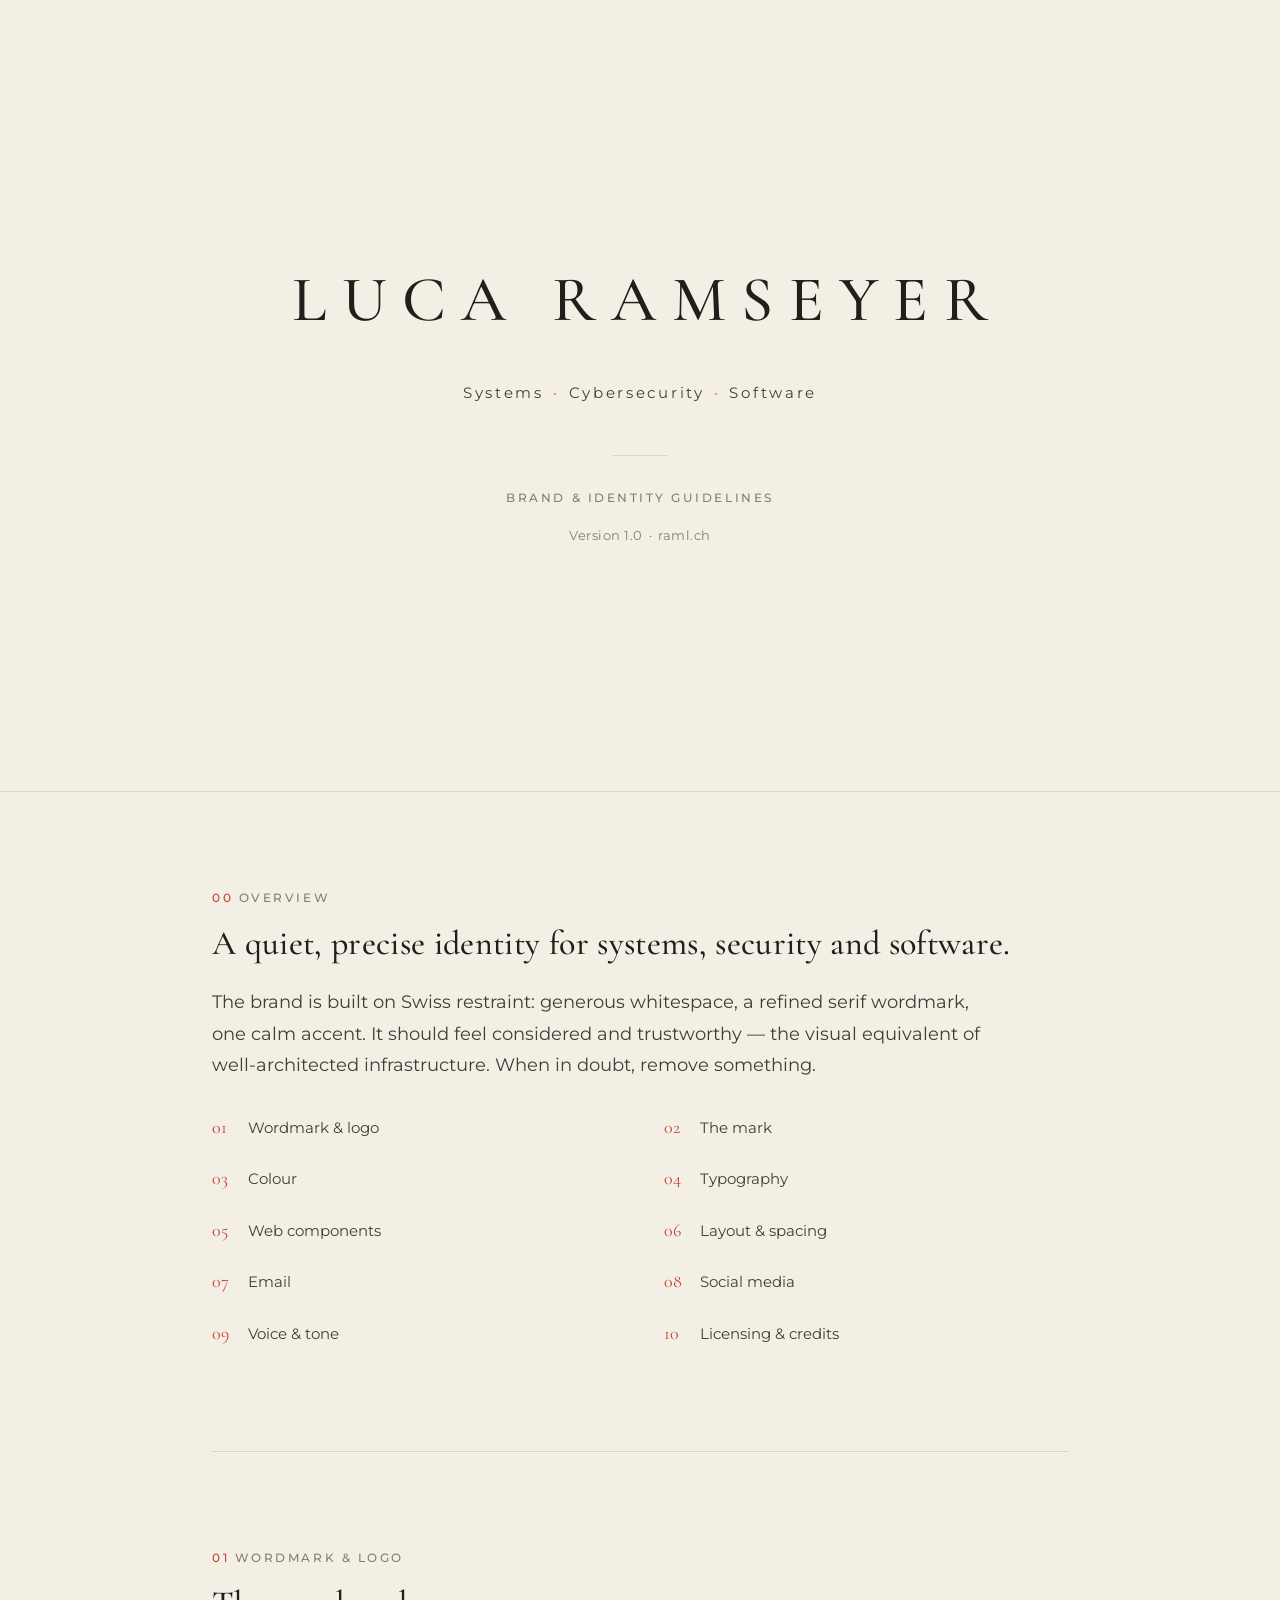
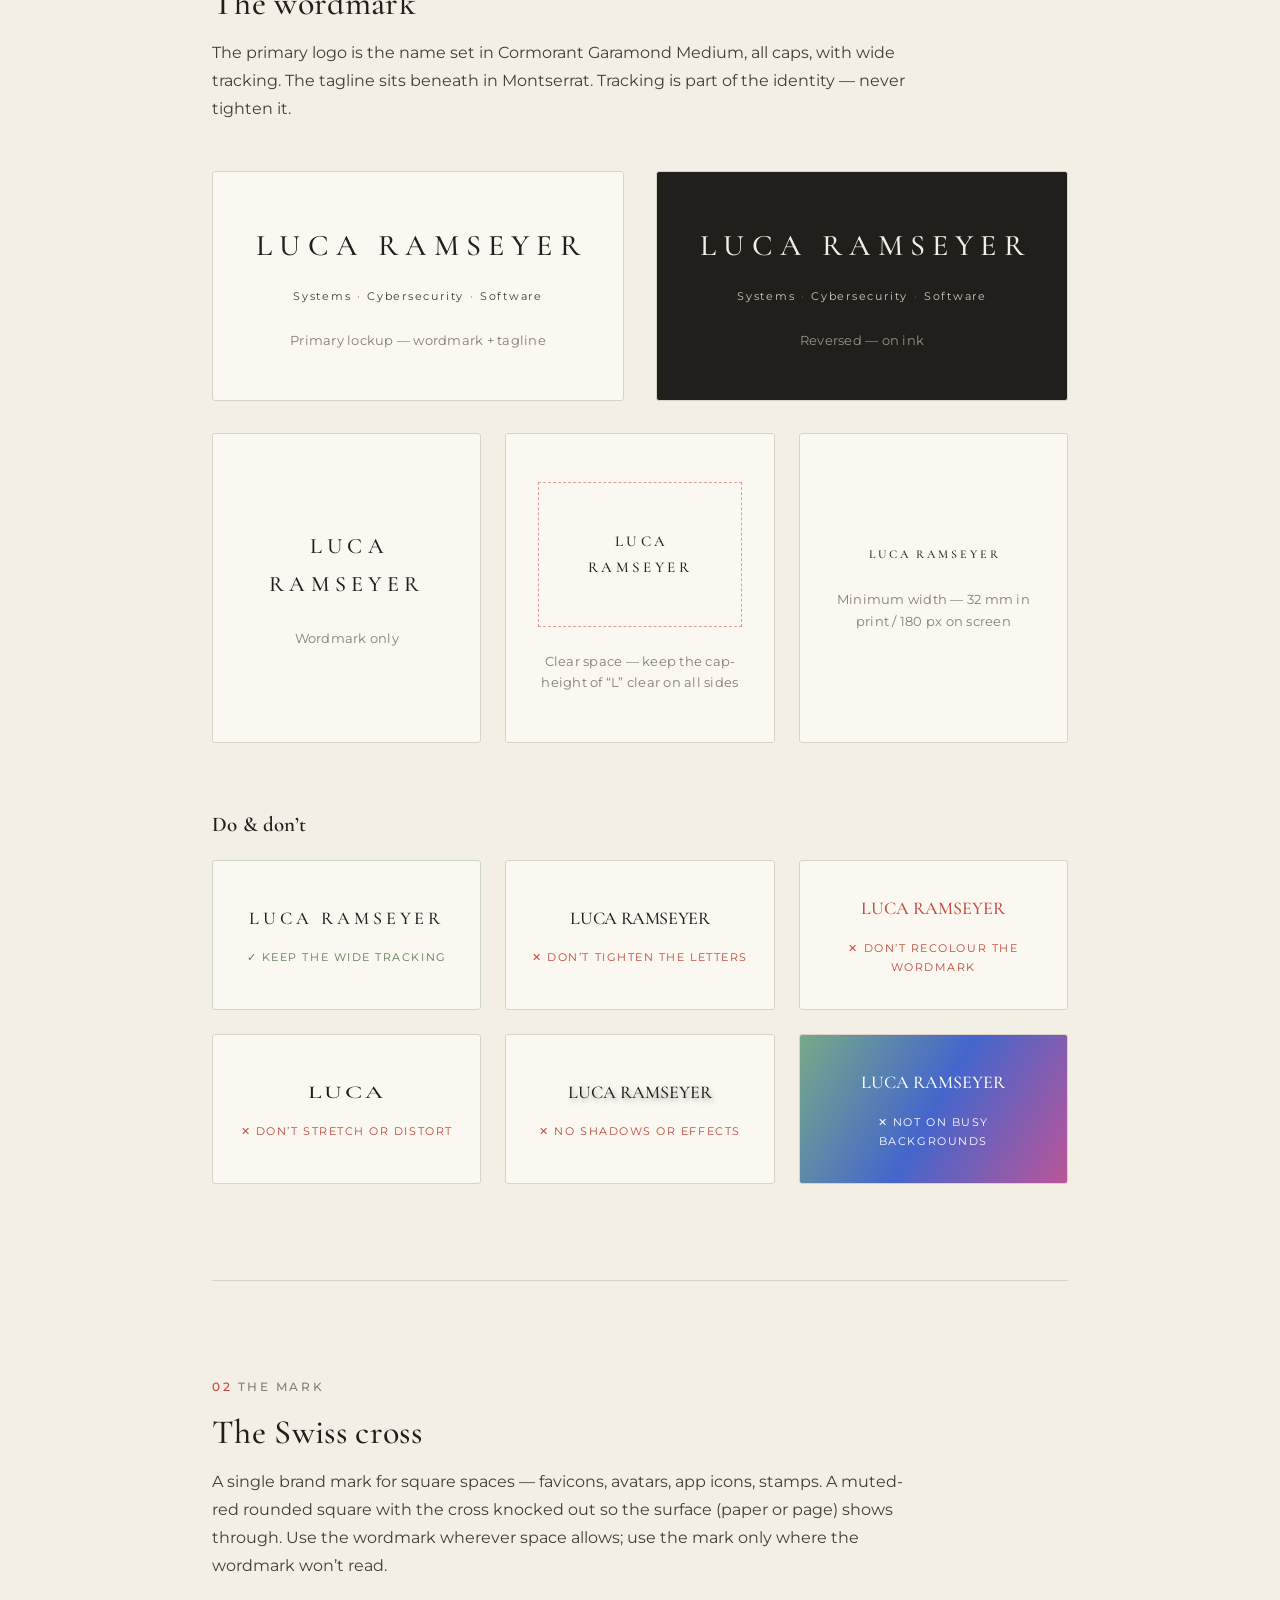
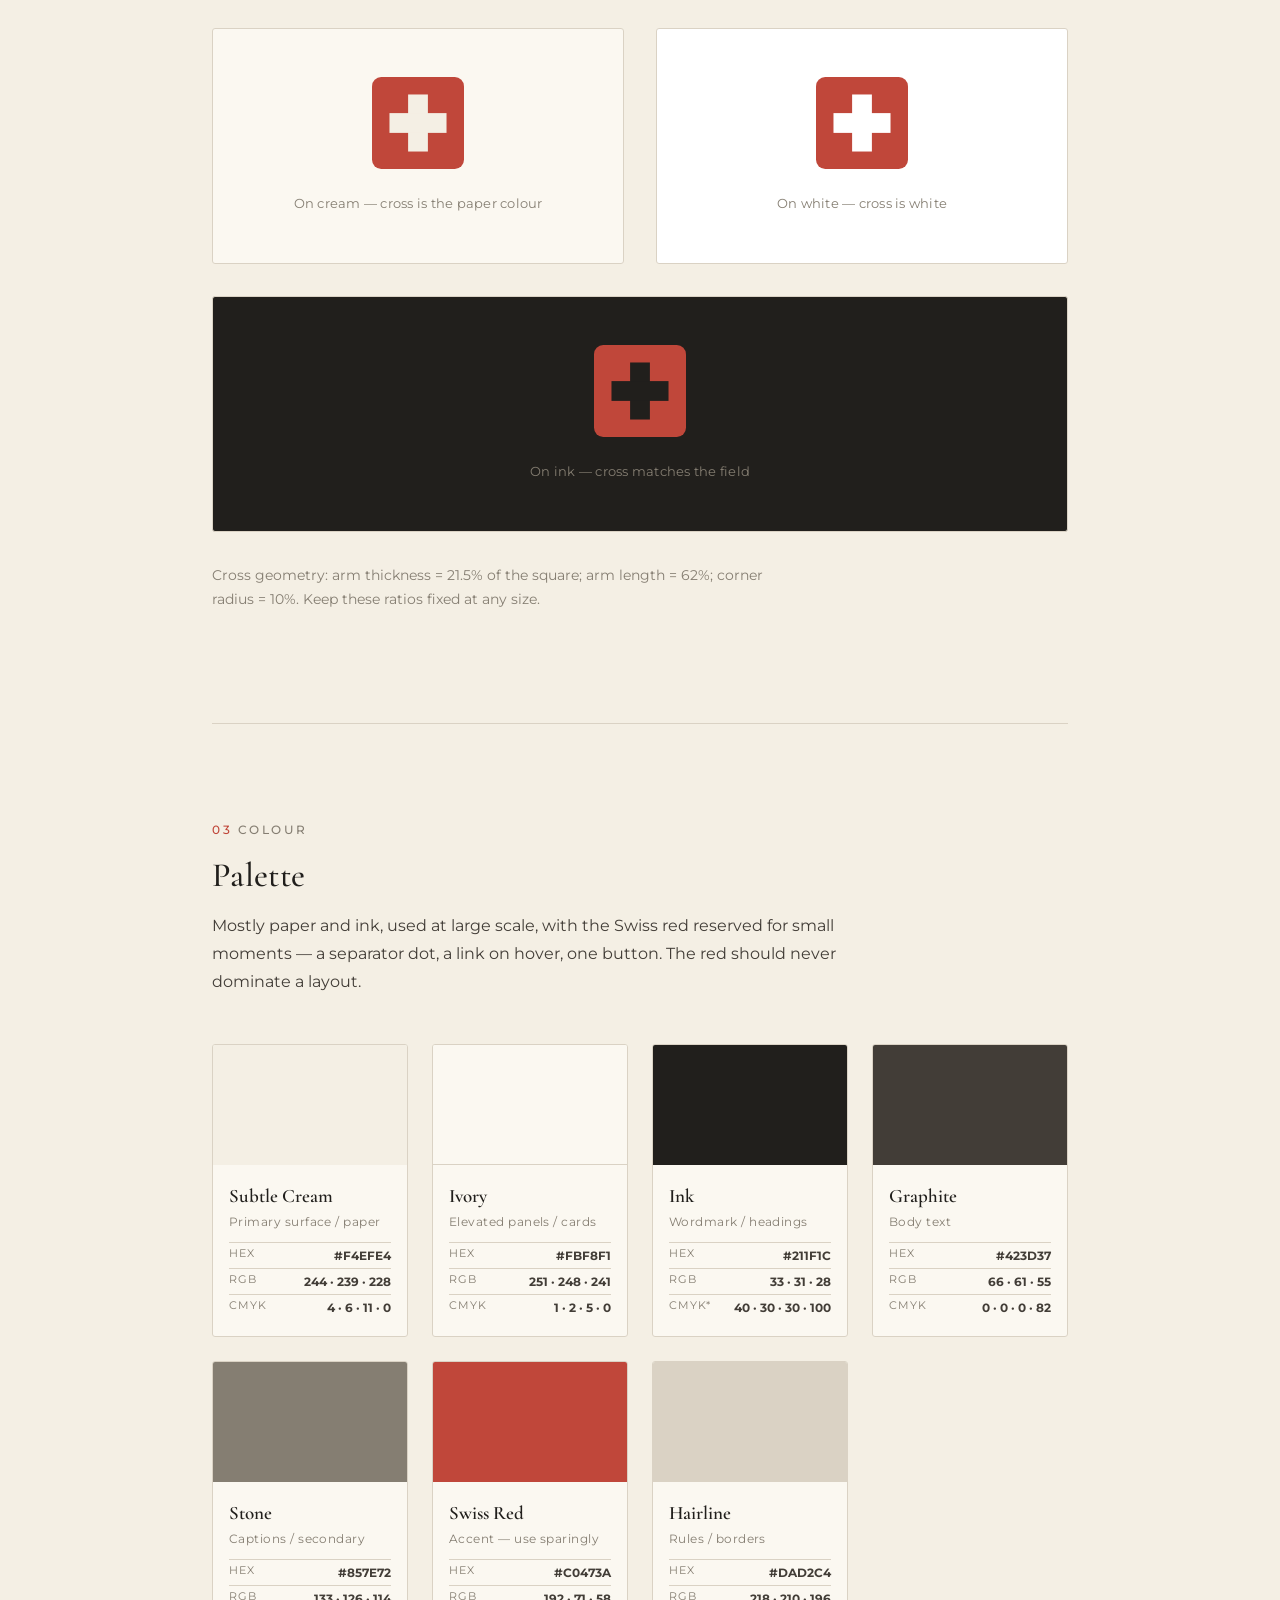
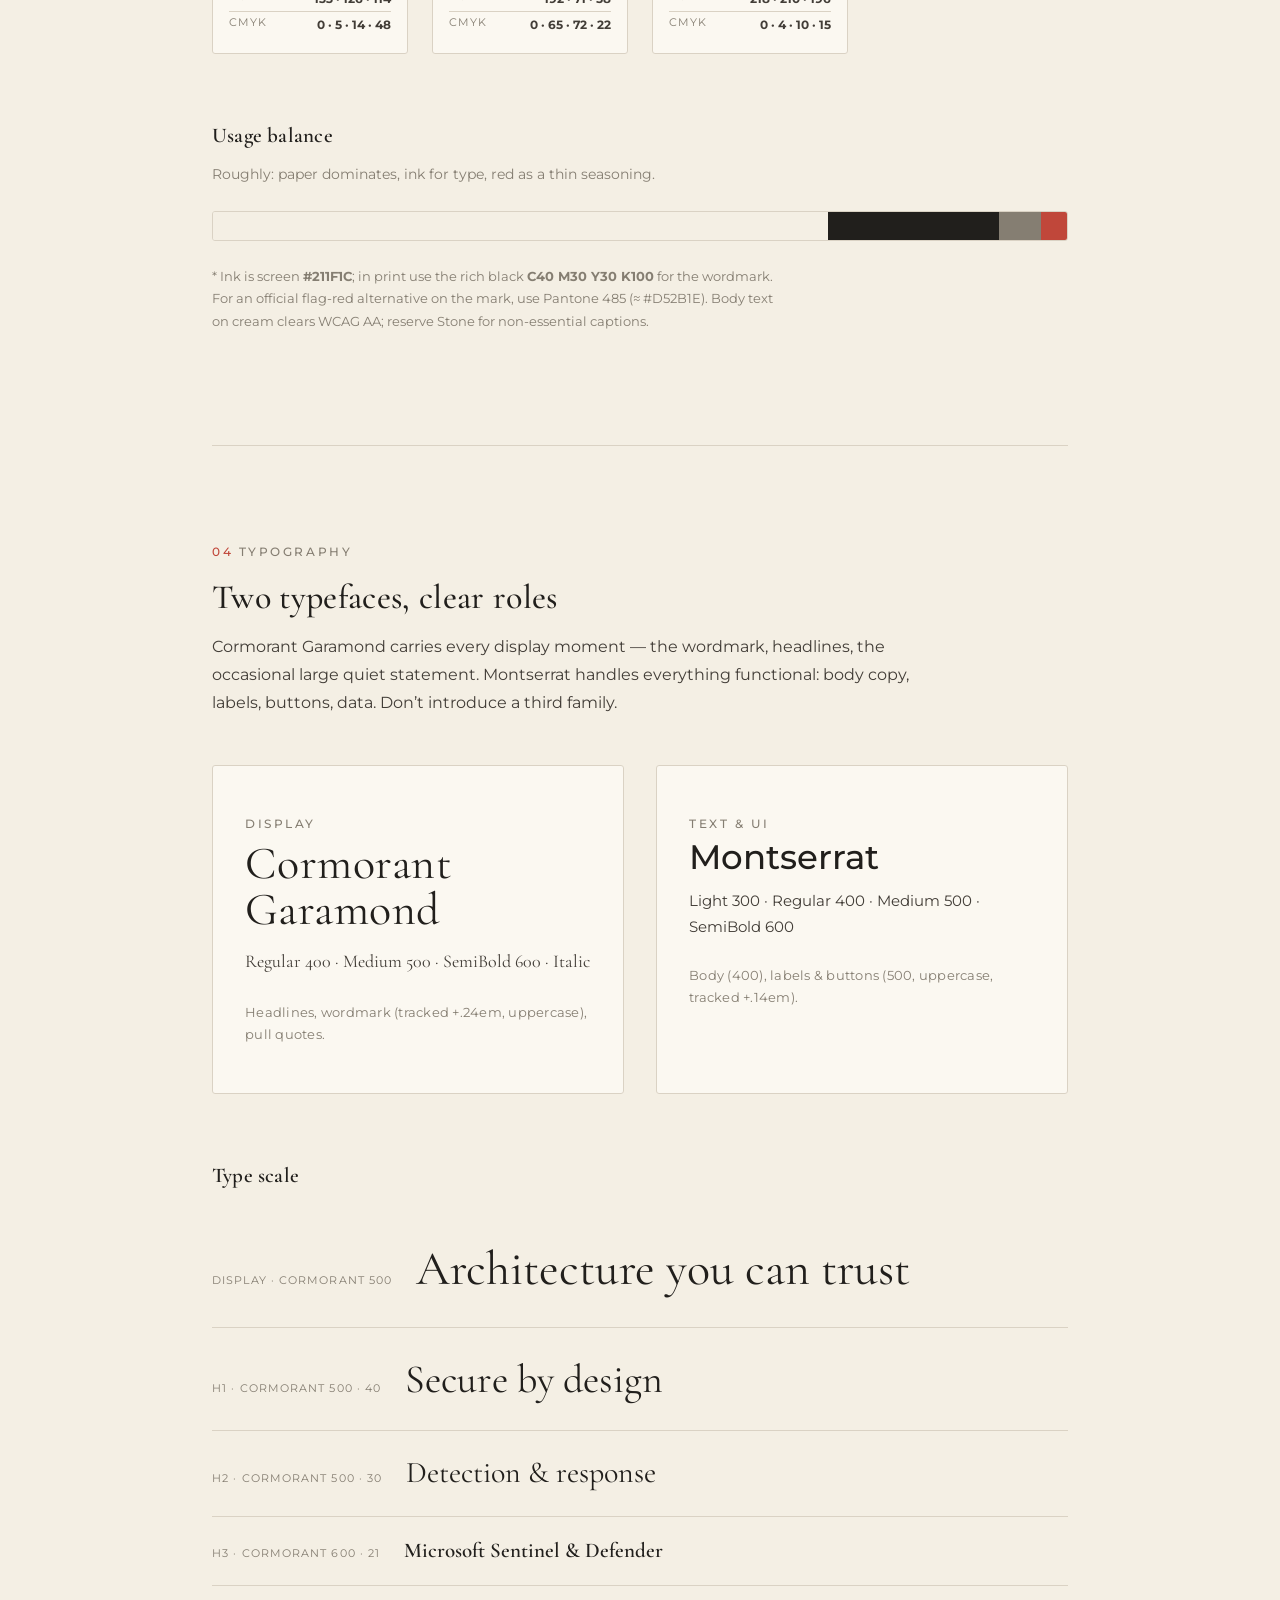
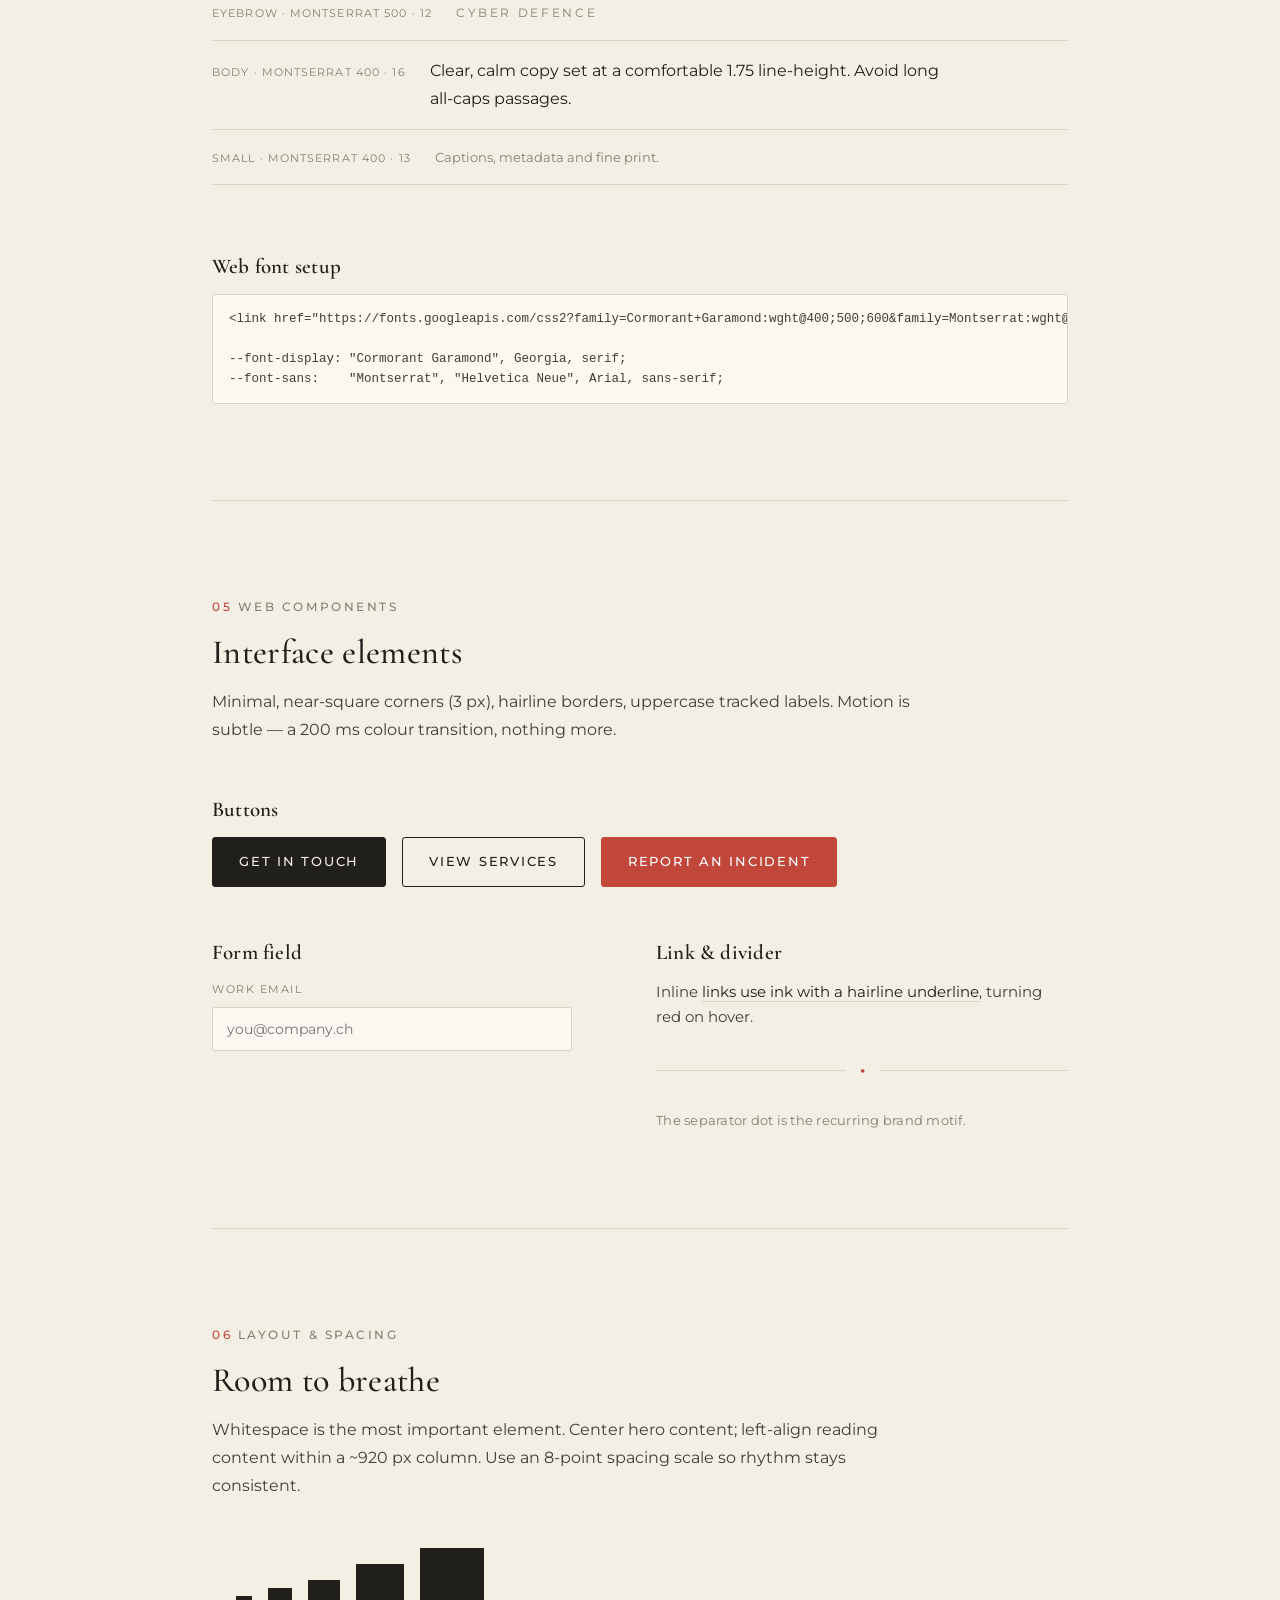
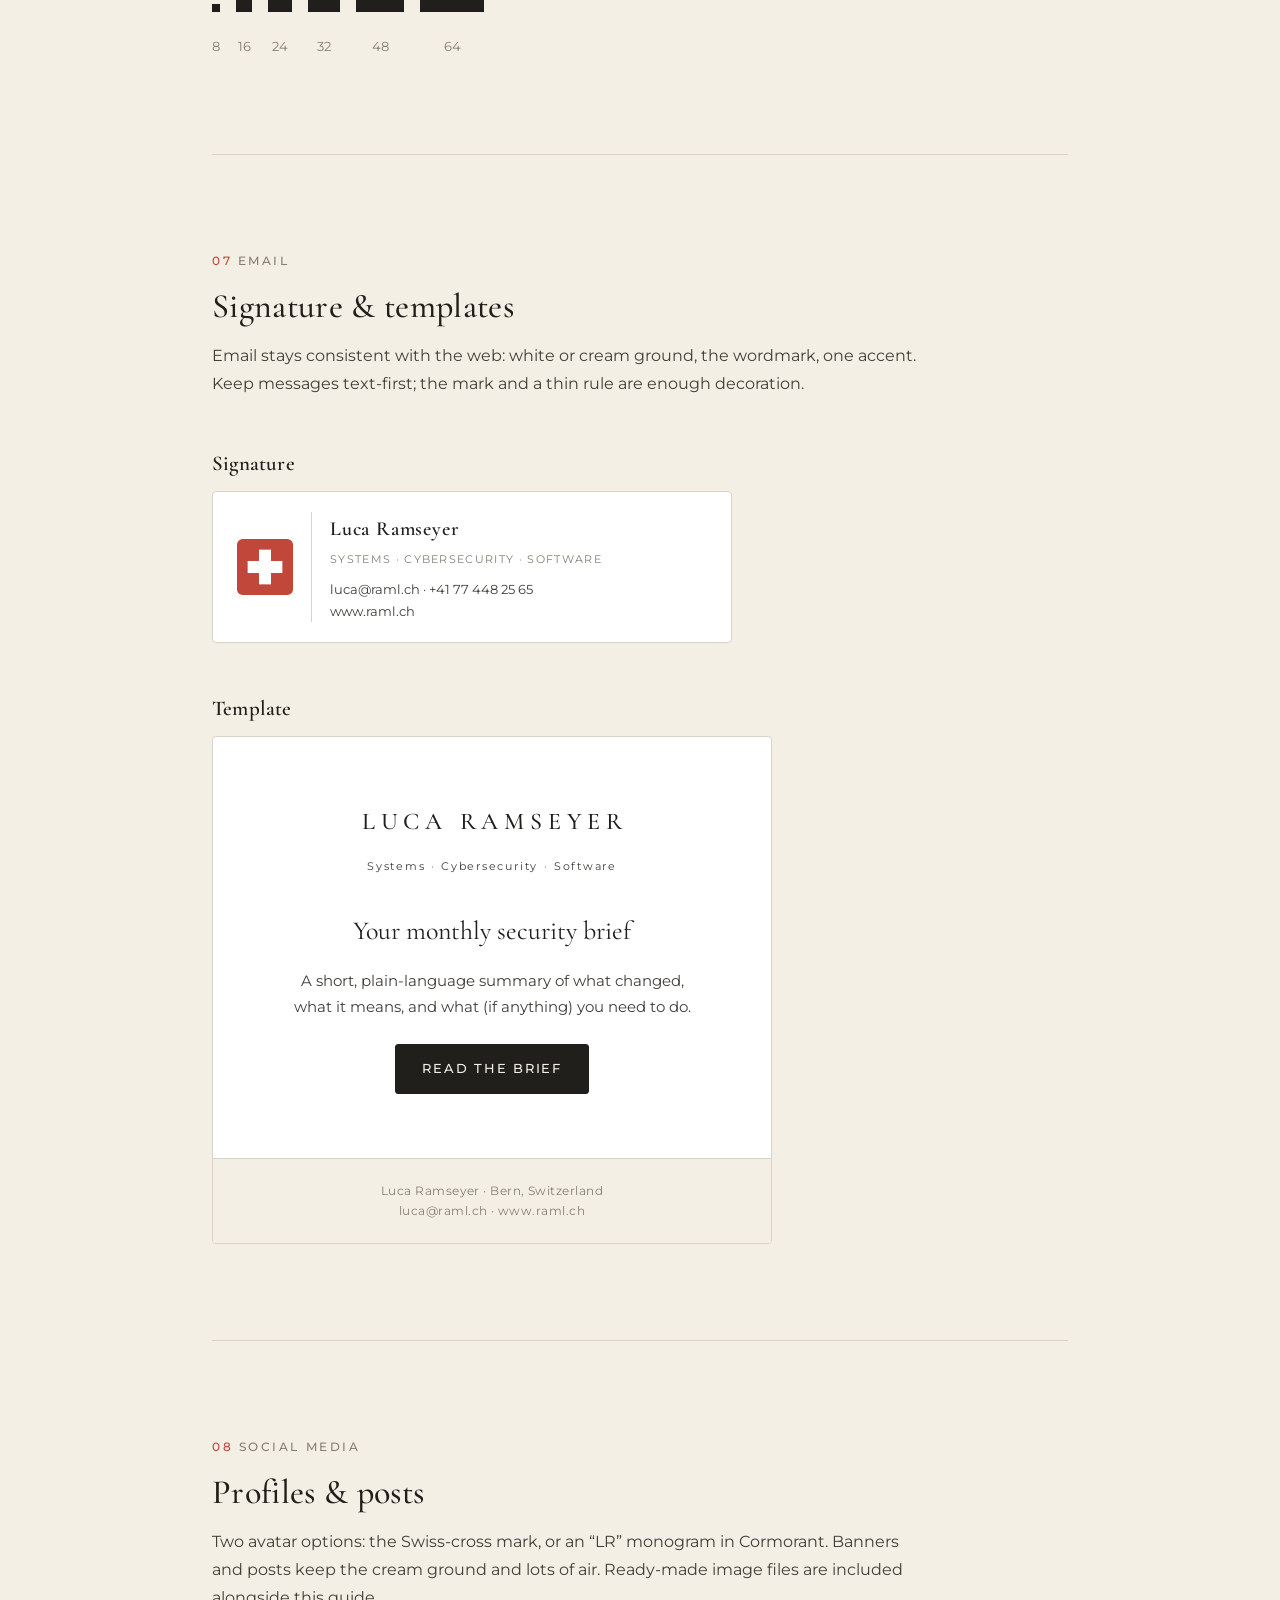
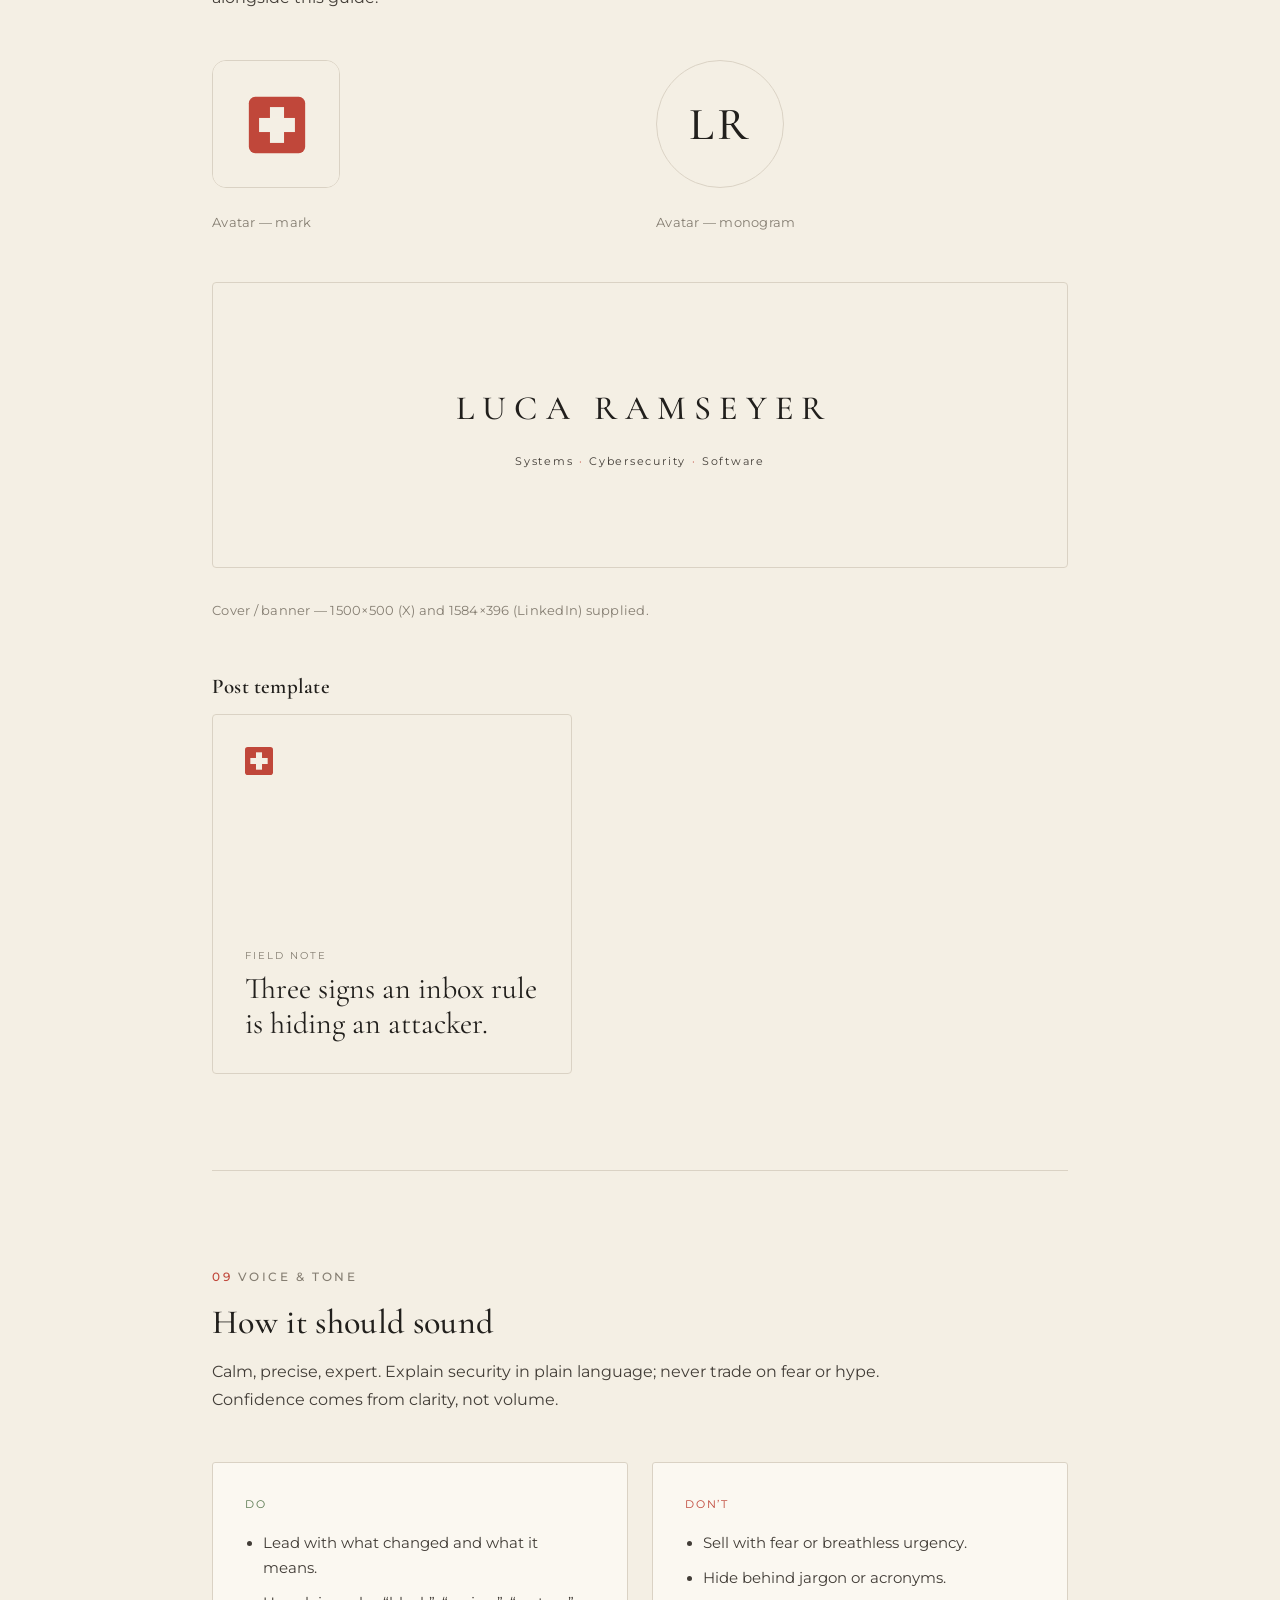
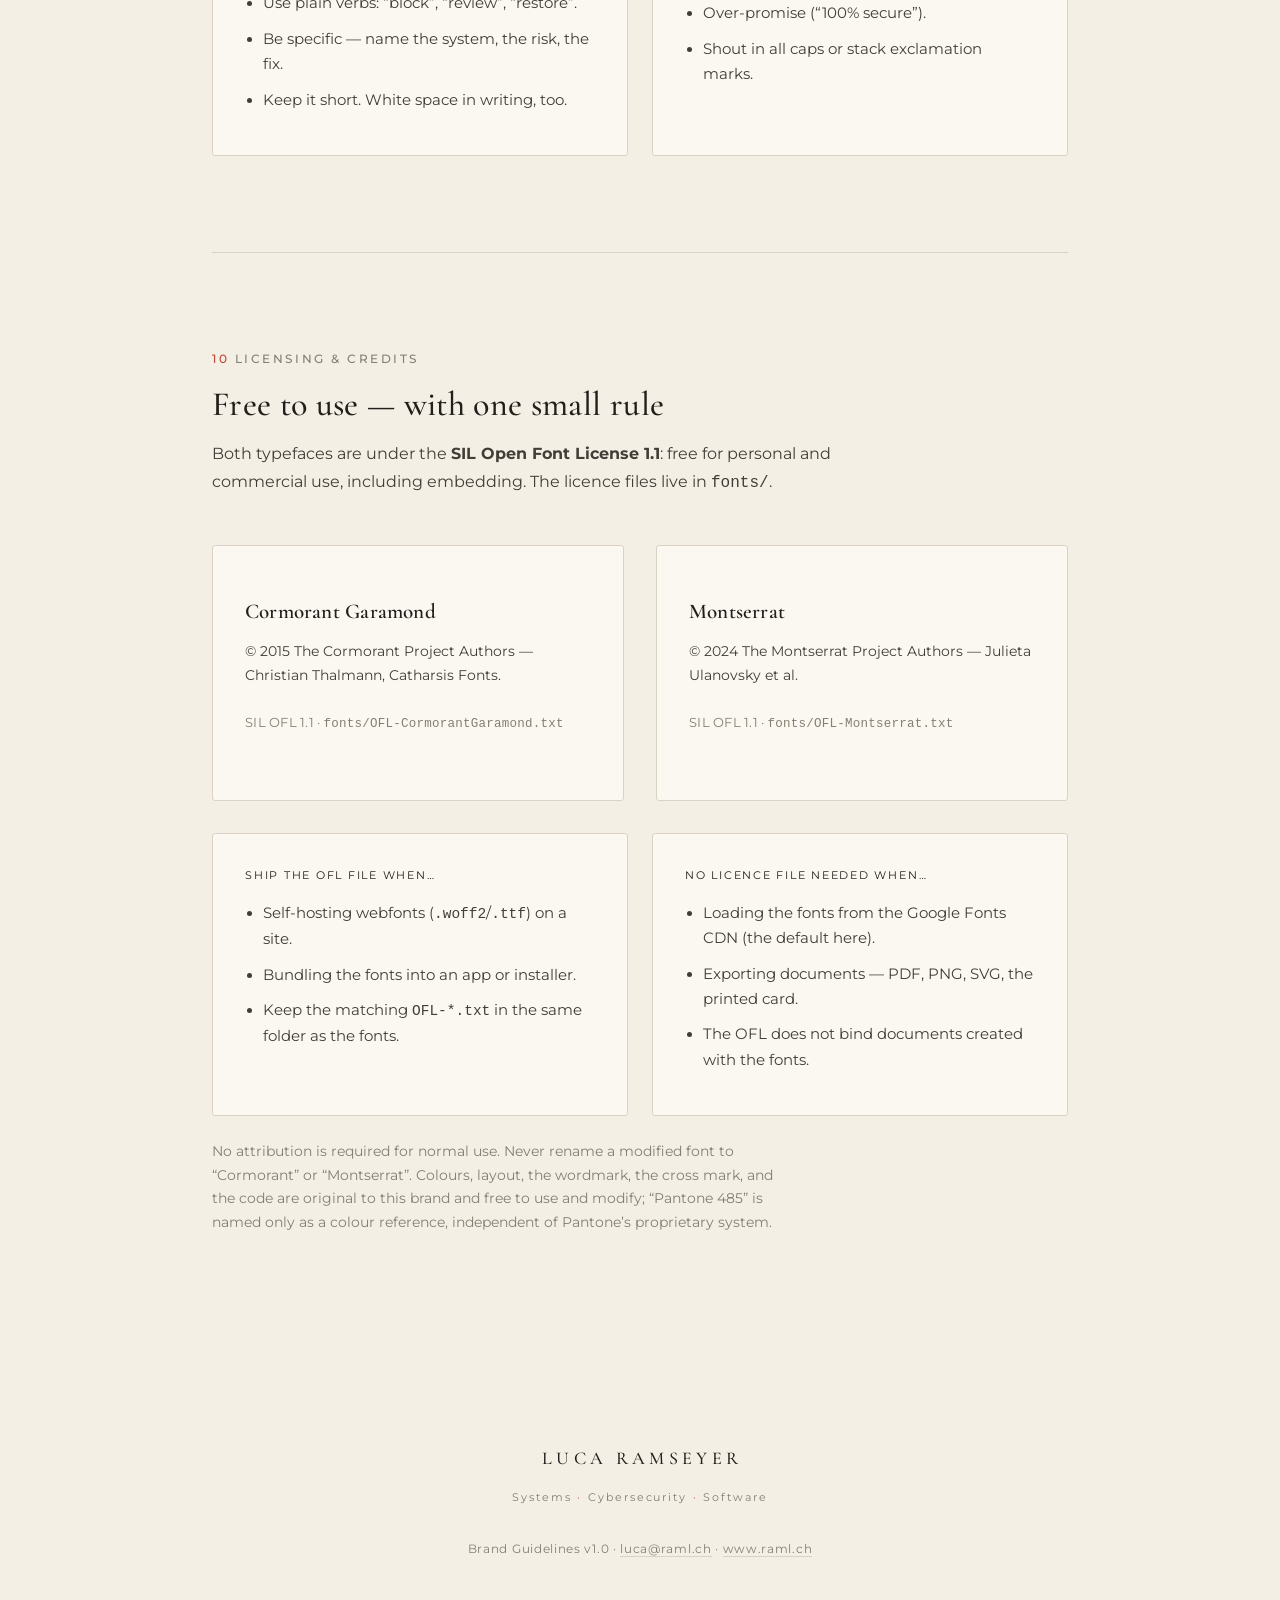
==== style-guide.html @ 08277f23 "Initial commit: Luca Ramseyer brand design system" ====
<!DOCTYPE html>
<html lang="en">
<head>
<meta charset="utf-8">
<meta name="viewport" content="width=device-width, initial-scale=1">
<title>Luca Ramseyer — Brand Guidelines</title>
<link rel="preconnect" href="https://fonts.googleapis.com">
<link rel="preconnect" href="https://fonts.gstatic.com" crossorigin>
<link href="https://fonts.googleapis.com/css2?family=Cormorant+Garamond:ital,wght@0,400;0,500;0,600;1,400&family=Montserrat:wght@300;400;500;600&display=swap" rel="stylesheet">
<style>
  :root{
    /* TOKENS:START — generated from tokens.json by build_tokens.py. Do not edit by hand. */
    --paper:#F4EFE4;
    --surface:#FBF8F1;
    --ink:#211F1C;
    --body:#423D37;
    --muted:#857E72;
    --red:#C0473A;
    --red-deep:#A63B30;
    --line:#DAD2C4;
    --serif:'Cormorant Garamond', 'Cormorant', Georgia, 'Times New Roman', serif;
    --sans:'Montserrat', 'Helvetica Neue', Arial, sans-serif;
    --text-display:56px;
    --text-h1:40px;
    --text-h2:30px;
    --text-h3:21px;
    --text-body:16px;
    --text-small:13px;
    --text-eyebrow:12px;
    --tracking-wordmark:0.24em;
    --tracking-label:0.14em;
    --tracking-eyebrow:0.22em;
    --leading-body:1.75;
    --leading-tight:1.15;
    --s1:8px;
    --s2:16px;
    --s3:24px;
    --s4:32px;
    --s5:48px;
    --s6:64px;
    --s7:96px;
    --radius-ui:3px;
    --motion-fast:200ms;
    --maxw:920px;
    /* TOKENS:END */
  }

  *{box-sizing:border-box;}
  html{ -webkit-text-size-adjust:100%; }
  body{
    margin:0; background:var(--paper); color:var(--body);
    font-family:var(--sans); font-weight:400; font-size:16px; line-height:1.75;
    -webkit-font-smoothing:antialiased; text-rendering:optimizeLegibility;
  }
  .wrap{ max-width:var(--maxw); margin:0 auto; padding:0 var(--s4); }

  /* ---------- type primitives ---------- */
  .eyebrow{
    font-family:var(--sans); font-weight:500; font-size:11.5px;
    letter-spacing:.22em; text-transform:uppercase; color:var(--muted);
    margin:0 0 var(--s2);
  }
  .eyebrow .num{ color:var(--red); margin-right:.5em; }
  h1,h2,h3{ font-family:var(--serif); color:var(--ink); font-weight:500; margin:0; }
  h2{ font-size:clamp(26px,4vw,34px); letter-spacing:.01em; line-height:1.15; }
  h3{ font-size:21px; font-weight:600; margin:0 0 var(--s1); letter-spacing:.01em; }
  p{ margin:0 0 var(--s2); max-width:64ch; }
  .lead{ font-size:18px; color:var(--body); }
  a{ color:var(--ink); text-decoration:none; border-bottom:1px solid var(--line); transition:border-color .2s, color .2s; }
  a:hover{ color:var(--red); border-color:var(--red); }
  .dot{ color:var(--red); padding:0 .45em; }

  /* ---------- hero ---------- */
  .hero{
    min-height:88vh; display:flex; flex-direction:column; align-items:center;
    justify-content:center; text-align:center; padding:var(--s7) var(--s4);
    border-bottom:1px solid var(--line);
  }
  .hero .wordmark{
    font-family:var(--serif); font-weight:500; color:var(--ink);
    font-size:clamp(34px,7vw,64px); letter-spacing:.24em;
    text-indent:.24em; /* balance the tracking */
    margin:0;
  }
  .hero .tagline{
    font-family:var(--sans); font-weight:400; color:var(--body);
    font-size:clamp(11px,1.6vw,15px); letter-spacing:.18em; text-transform:none;
    margin-top:var(--s3);
  }
  .hero .tagline .sep{ color:var(--red); padding:0 .6em; }
  .hero .rule{ width:54px; height:1px; background:var(--line); margin:var(--s5) 0 var(--s4); }
  .hero .docline{
    font-family:var(--sans); font-weight:500; letter-spacing:.22em;
    text-transform:uppercase; font-size:11.5px; color:var(--muted);
  }
  .hero .meta{ margin-top:var(--s2); font-size:13px; color:var(--muted); letter-spacing:.04em; }
  .fade{ opacity:0; transform:translateY(10px); animation:rise .9s ease forwards; }
  .fade.d1{ animation-delay:.05s;} .fade.d2{ animation-delay:.22s;} .fade.d3{ animation-delay:.4s;} .fade.d4{ animation-delay:.56s;}
  @keyframes rise{ to{opacity:1; transform:none;} }
  @media (prefers-reduced-motion:reduce){ .fade{ animation:none; opacity:1; transform:none; } }

  /* ---------- sections ---------- */
  section{ padding:var(--s7) 0; border-bottom:1px solid var(--line); }
  .section-head{ margin-bottom:var(--s5); }
  .section-head h2{ margin-top:var(--s1); }
  .section-head .desc{ margin-top:var(--s2); color:var(--body); }

  /* ---------- contents ---------- */
  .toc{ display:grid; grid-template-columns:repeat(2,1fr); gap:var(--s1) var(--s5); margin-top:var(--s3);}
  .toc a{ border:0; display:flex; align-items:baseline; gap:.7em; font-size:15px; color:var(--body); padding:6px 0; }
  .toc a:hover{ color:var(--red); }
  .toc .n{ font-family:var(--serif); font-size:18px; color:var(--red); min-width:1.4em; }

  /* ---------- marks / logo ---------- */
  .mark-svg{ display:block; }
  .logo-row{ display:flex; flex-wrap:wrap; gap:var(--s4); align-items:stretch; }
  .panel{
    background:var(--surface); border:1px solid var(--line); border-radius:3px;
    padding:var(--s5) var(--s4);
  }
  .panel.center{ text-align:center; display:flex; flex-direction:column; align-items:center; justify-content:center; }
  .grow{ flex:1 1 280px; }
  .wm{ font-family:var(--serif); font-weight:500; color:var(--ink); letter-spacing:.24em; text-indent:.24em; }
  .wm.lg{ font-size:30px; } .wm.md{ font-size:22px; } .wm.sm{ font-size:15px; }
  .wm-tag{ font-family:var(--sans); font-size:11px; letter-spacing:.16em; color:var(--body); margin-top:14px; }
  .wm-tag .sep{ color:var(--red); padding:0 .5em; }
  .caption{ font-size:12.5px; color:var(--muted); margin-top:var(--s3); letter-spacing:.02em; }

  .lockups{ display:grid; grid-template-columns:repeat(auto-fit,minmax(220px,1fr)); gap:var(--s3); }

  /* clear space diagram */
  .clearspace{ position:relative; display:inline-block; padding:46px; }
  .clearspace::before{ content:""; position:absolute; inset:0; border:1px dashed var(--red); opacity:.5; }

  /* do / don't */
  .dd{ display:grid; grid-template-columns:repeat(auto-fit,minmax(200px,1fr)); gap:var(--s3); margin-top:var(--s2);}
  .dd .item{ background:var(--surface); border:1px solid var(--line); border-radius:3px; padding:var(--s4) var(--s3); text-align:center; min-height:150px; display:flex; flex-direction:column; align-items:center; justify-content:center; gap:6px; }
  .dd .tag{ font-family:var(--sans); font-size:11px; letter-spacing:.14em; text-transform:uppercase; margin-top:8px; }
  .dd .yes .tag{ color:#5b7a52; } .dd .no .tag{ color:var(--red); }
  .dd .yes{ border-color:#cdd6c4; } 
  .badwm{ font-family:var(--serif); font-weight:500; color:var(--ink); font-size:18px; }

  /* ---------- colour ---------- */
  .swatches{ display:grid; grid-template-columns:repeat(auto-fit,minmax(180px,1fr)); gap:var(--s3); }
  .sw{ border:1px solid var(--line); border-radius:3px; overflow:hidden; background:var(--surface); }
  .sw .chip{ height:120px; }
  .sw .info{ padding:14px 16px 16px; }
  .sw .name{ font-family:var(--serif); font-size:19px; color:var(--ink); font-weight:600; }
  .sw .role{ font-size:11.5px; letter-spacing:.04em; color:var(--muted); margin-bottom:10px; }
  .sw .val{ font-family:var(--sans); font-size:12px; color:var(--body); display:flex; justify-content:space-between; gap:8px; padding:2px 0; border-top:1px solid var(--line); }
  .sw .val span:first-child{ color:var(--muted); letter-spacing:.08em; text-transform:uppercase; font-size:10.5px; }
  .ratio{ display:flex; height:30px; border-radius:3px; overflow:hidden; border:1px solid var(--line); margin-top:var(--s3); }
  .ratio i{ display:block; }

  /* ---------- type specimen ---------- */
  .scale-row{ display:flex; align-items:baseline; gap:var(--s3); padding:var(--s2) 0; border-bottom:1px solid var(--line); flex-wrap:wrap; }
  .scale-row .spec{ font-family:var(--sans); font-size:11px; letter-spacing:.1em; text-transform:uppercase; color:var(--muted); min-width:160px; }
  .sample-serif{ font-family:var(--serif); color:var(--ink); }
  .sample-sans{ font-family:var(--sans); color:var(--ink); }
  .codeblock{ font-family:ui-monospace,'SF Mono',Menlo,Consolas,monospace; font-size:12.5px; color:var(--body);
    background:var(--surface); border:1px solid var(--line); border-radius:3px; padding:14px 16px; overflow:auto; white-space:pre; line-height:1.6; }

  /* ---------- components ---------- */
  .btn{ display:inline-flex; align-items:center; justify-content:center; font-family:var(--sans);
    font-weight:500; font-size:12.5px; letter-spacing:.14em; text-transform:uppercase;
    padding:13px 26px; border-radius:3px; border:1px solid var(--ink); cursor:pointer; transition:all .2s; text-decoration:none; }
  .btn-primary{ background:var(--ink); color:var(--paper); }
  .btn-primary:hover{ background:#000; border-color:#000; color:var(--paper); }
  .btn-ghost{ background:transparent; color:var(--ink); }
  .btn-ghost:hover{ background:var(--ink); color:var(--paper); }
  .btn-accent{ background:var(--red); border-color:var(--red); color:#fff; }
  .btn-accent:hover{ background:var(--red-deep); border-color:var(--red-deep); }
  .row{ display:flex; gap:var(--s2); flex-wrap:wrap; align-items:center; }
  .field{ display:block; width:100%; max-width:360px; font-family:var(--sans); font-size:14px; color:var(--ink);
    background:var(--surface); border:1px solid var(--line); border-radius:3px; padding:12px 14px; }
  .field:focus{ outline:none; border-color:var(--ink); }
  .label{ font-family:var(--sans); font-size:11px; letter-spacing:.14em; text-transform:uppercase; color:var(--muted); display:block; margin-bottom:8px; }
  .divider-dot{ display:flex; align-items:center; gap:14px; color:var(--line); }
  .divider-dot::before,.divider-dot::after{ content:""; height:1px; background:var(--line); flex:1; }
  .divider-dot b{ color:var(--red); font-size:18px; }

  /* ---------- email ---------- */
  .email-mock{ background:#fff; border:1px solid var(--line); border-radius:4px; overflow:hidden; }
  .email-body{ padding:var(--s6) var(--s5); text-align:center; }
  .email-body .wm{ font-size:24px; }
  .email-h{ font-family:var(--serif); font-size:26px; color:var(--ink); margin:var(--s4) 0 var(--s2); }
  .email-p{ font-size:14.5px; color:var(--body); max-width:42ch; margin:0 auto var(--s3); }
  .email-foot{ background:var(--paper); border-top:1px solid var(--line); padding:22px; text-align:center; font-size:11.5px; color:var(--muted); letter-spacing:.04em; }

  .sig{ display:flex; gap:18px; align-items:center; background:#fff; border:1px solid var(--line); border-radius:4px; padding:20px 24px; }
  .sig .id .n{ font-family:var(--serif); font-size:20px; color:var(--ink); font-weight:600; letter-spacing:.04em; }
  .sig .id .t{ font-family:var(--sans); font-size:11px; letter-spacing:.12em; text-transform:uppercase; color:var(--muted); margin-top:3px; }
  .sig .id .c{ font-family:var(--sans); font-size:12.5px; color:var(--body); margin-top:10px; line-height:1.7; }
  .sig .id .c a{ border:0; color:var(--body); }
  .sig .id .c a:hover{ color:var(--red); }
  .sig .bar{ width:1px; align-self:stretch; background:var(--line); }

  /* ---------- social ---------- */
  .social-grid{ display:grid; grid-template-columns:repeat(auto-fit,minmax(200px,1fr)); gap:var(--s4); align-items:start; }
  .avatar{ width:128px; height:128px; border-radius:50%; overflow:hidden; border:1px solid var(--line); }
  .avatar.sq{ border-radius:14px; }
  .av-mono{ width:128px; height:128px; border-radius:50%; background:var(--paper); border:1px solid var(--line);
    display:flex; align-items:center; justify-content:center; font-family:var(--serif); font-weight:500;
    color:var(--ink); font-size:46px; letter-spacing:.06em; }
  .banner{ width:100%; aspect-ratio:1500/500; background:var(--paper); border:1px solid var(--line); border-radius:4px;
    display:flex; flex-direction:column; align-items:center; justify-content:center; }
  .banner .wm{ font-size:clamp(20px,4vw,34px); }
  .post{ width:100%; aspect-ratio:1/1; background:var(--paper); border:1px solid var(--line); border-radius:4px; position:relative;
    display:flex; flex-direction:column; align-items:flex-start; justify-content:flex-end; padding:var(--s4); }
  .post .kicker{ font-family:var(--sans); font-size:10px; letter-spacing:.2em; text-transform:uppercase; color:var(--muted); }
  .post .ph{ font-family:var(--serif); font-size:clamp(20px,3.6vw,30px); color:var(--ink); line-height:1.15; margin-top:8px; }
  .post .mk{ position:absolute; top:var(--s4); left:var(--s4); }

  /* ---------- voice ---------- */
  .voice{ display:grid; grid-template-columns:1fr 1fr; gap:var(--s3); }
  .voice .col{ background:var(--surface); border:1px solid var(--line); border-radius:3px; padding:var(--s4); }
  .voice .col .h{ font-family:var(--sans); font-size:11px; letter-spacing:.16em; text-transform:uppercase; margin-bottom:var(--s2); }
  .voice .yes .h{ color:#5b7a52; } .voice .no .h{ color:var(--red); }
  .voice ul{ margin:0; padding-left:18px; } .voice li{ margin-bottom:10px; font-size:14.5px; }

  /* ---------- footer ---------- */
  footer{ text-align:center; padding:var(--s7) var(--s4) var(--s6); }
  footer .wm{ font-size:18px; }
  footer .ft-tag{ font-size:11px; letter-spacing:.18em; color:var(--muted); margin-top:14px; }
  footer .ft-meta{ font-size:11.5px; color:var(--muted); margin-top:var(--s4); letter-spacing:.06em; }
  footer .ft-meta a{ color:var(--muted); border-bottom:1px solid var(--line); }
  footer .ft-meta a:hover{ color:var(--red); border-color:var(--red); }

  @media (max-width:680px){
    .toc{ grid-template-columns:1fr; }
    .voice{ grid-template-columns:1fr; }
    section{ padding:var(--s6) 0; }
    .sig{ flex-direction:column; align-items:flex-start; }
    .sig .bar{ display:none; }
  }
</style>
  <script type="application/json" id="brand-tokens">{"$name":"Luca Ramseyer — Brand Tokens","$description":"Single source of truth. Run build_tokens.py to regenerate tokens/tokens.css, tokens/theme.css and the :root block + embedded JSON in style-guide.html.","$version":"1.0.0","color":{"paper":{"hex":"#F4EFE4","rgb":"244 239 228","cmyk":"4 6 11 0","role":"primary surface / paper"},"surface":{"hex":"#FBF8F1","rgb":"251 248 241","cmyk":"1 2 5 0","role":"elevated panels / cards"},"ink":{"hex":"#211F1C","rgb":"33 31 28","cmyk":"40 30 30 100","role":"wordmark / headings (print: rich black)"},"body":{"hex":"#423D37","rgb":"66 61 55","cmyk":"0 0 0 82","role":"body text"},"muted":{"hex":"#857E72","rgb":"133 126 114","cmyk":"0 5 14 48","role":"captions / secondary"},"red":{"hex":"#C0473A","rgb":"192 71 58","cmyk":"0 65 72 22","role":"accent — use sparingly"},"red-deep":{"hex":"#A63B30","rgb":"166 59 48","cmyk":"0 64 71 35","role":"accent hover / pressed"},"line":{"hex":"#DAD2C4","rgb":"218 210 196","cmyk":"0 4 10 15","role":"hairline rules / borders"}},"font":{"serif":"'Cormorant Garamond', 'Cormorant', Georgia, 'Times New Roman', serif","sans":"'Montserrat', 'Helvetica Neue', Arial, sans-serif","googleImport":"https://fonts.googleapis.com/css2?family=Cormorant+Garamond:wght@400;500;600&family=Montserrat:wght@300;400;500;600&display=swap"},"license":{"fonts":{"id":"SIL Open Font License 1.1","url":"https://openfontlicense.org","commercialUse":true,"attributionRequired":false,"note":"Free for personal & commercial use, including embedding and modification. Include the matching OFL file ONLY when redistributing the font FILES themselves (e.g. self-hosting webfonts or bundling in an app). Documents/exports (PDF, PNG, SVG) and Google Fonts CDN usage need NO license file.","files":{"Cormorant Garamond":{"copyright":"Copyright 2015 The Cormorant Project Authors (github.com/CatharsisFonts/Cormorant)","ofl":"fonts/OFL-CormorantGaramond.txt","reservedFontName":false},"Montserrat":{"copyright":"Copyright 2024 The Montserrat Project Authors (github.com/JulietaUla/Montserrat)","ofl":"fonts/OFL-Montserrat.txt","reservedFontName":false}}}},"type":{"display":56,"h1":40,"h2":30,"h3":21,"body":16,"small":13,"eyebrow":12},"tracking":{"wordmark":"0.24em","label":"0.14em","eyebrow":"0.22em"},"leading":{"body":1.75,"tight":1.15},"space":[8,16,24,32,48,64,96],"radius":{"ui":"3px","mark":"10%"},"motion":{"fast":"200ms"},"layout":{"maxWidth":"920px"}}</script>
</head>
<body>

<!-- HERO -->
<header class="hero">
  <h1 class="wordmark fade d1">LUCA RAMSEYER</h1>
  <div class="tagline fade d2">Systems<span class="sep">·</span>Cybersecurity<span class="sep">·</span>Software</div>
  <div class="rule fade d3"></div>
  <div class="docline fade d3">Brand &amp; Identity Guidelines</div>
  <div class="meta fade d4">Version 1.0<span class="dot">·</span>raml.ch</div>
</header>

<main class="wrap">

  <!-- INTRO / CONTENTS -->
  <section id="intro" style="border-top:0;">
    <p class="eyebrow"><span class="num">00</span>Overview</p>
    <h2>A quiet, precise identity for systems, security and software.</h2>
    <p class="lead" style="margin-top:var(--s3);">The brand is built on Swiss restraint: generous whitespace, a refined serif wordmark, one calm accent. It should feel considered and trustworthy — the visual equivalent of well-architected infrastructure. When in doubt, remove something.</p>
    <div class="toc">
      <a href="#logo"><span class="n">01</span>Wordmark &amp; logo</a>
      <a href="#mark"><span class="n">02</span>The mark</a>
      <a href="#colour"><span class="n">03</span>Colour</a>
      <a href="#type"><span class="n">04</span>Typography</a>
      <a href="#components"><span class="n">05</span>Web components</a>
      <a href="#layout"><span class="n">06</span>Layout &amp; spacing</a>
      <a href="#email"><span class="n">07</span>Email</a>
      <a href="#social"><span class="n">08</span>Social media</a>
      <a href="#voice"><span class="n">09</span>Voice &amp; tone</a>
      <a href="#license"><span class="n">10</span>Licensing &amp; credits</a>
    </div>
  </section>

  <!-- 01 LOGO -->
  <section id="logo">
    <div class="section-head">
      <p class="eyebrow"><span class="num">01</span>Wordmark &amp; logo</p>
      <h2>The wordmark</h2>
      <p class="desc">The primary logo is the name set in Cormorant Garamond Medium, all caps, with wide tracking. The tagline sits beneath in Montserrat. Tracking is part of the identity — never tighten it.</p>
    </div>

    <div class="logo-row">
      <div class="panel center grow">
        <div class="wm lg">LUCA RAMSEYER</div>
        <div class="wm-tag">Systems<span class="sep">·</span>Cybersecurity<span class="sep">·</span>Software</div>
        <div class="caption">Primary lockup — wordmark + tagline</div>
      </div>
      <div class="panel center grow" style="background:var(--ink);">
        <div class="wm lg" style="color:var(--paper);">LUCA RAMSEYER</div>
        <div class="wm-tag" style="color:#cfc8ba;">Systems<span class="sep" style="color:var(--red);">·</span>Cybersecurity<span class="sep" style="color:var(--red);">·</span>Software</div>
        <div class="caption" style="color:#9a9384;">Reversed — on ink</div>
      </div>
    </div>

    <div class="lockups" style="margin-top:var(--s4);">
      <div class="panel center"><div class="wm md">LUCA RAMSEYER</div><div class="caption">Wordmark only</div></div>
      <div class="panel center"><div class="clearspace"><div class="wm sm">LUCA RAMSEYER</div></div><div class="caption">Clear space — keep the cap-height of “L” clear on all sides</div></div>
      <div class="panel center"><div class="wm sm" style="font-size:12px;">LUCA RAMSEYER</div><div class="caption">Minimum width — 32&nbsp;mm in print / 180&nbsp;px on screen</div></div>
    </div>

    <h3 style="margin-top:var(--s6);">Do &amp; don’t</h3>
    <div class="dd">
      <div class="item yes"><div class="badwm" style="letter-spacing:.22em;">LUCA RAMSEYER</div><div class="tag">✓ Keep the wide tracking</div></div>
      <div class="item no"><div class="badwm" style="letter-spacing:-.02em;">LUCA RAMSEYER</div><div class="tag">✕ Don’t tighten the letters</div></div>
      <div class="item no"><div class="badwm" style="color:var(--red);">LUCA RAMSEYER</div><div class="tag">✕ Don’t recolour the wordmark</div></div>
      <div class="item no"><div class="badwm" style="transform:scaleX(1.4); letter-spacing:.1em;">LUCA</div><div class="tag">✕ Don’t stretch or distort</div></div>
      <div class="item no"><div class="badwm" style="text-shadow:2px 3px 5px rgba(0,0,0,.35);">LUCA RAMSEYER</div><div class="tag">✕ No shadows or effects</div></div>
      <div class="item no" style="background:linear-gradient(120deg,#7a8,#46c,#b59);"><div class="badwm" style="color:#fff;">LUCA RAMSEYER</div><div class="tag" style="color:#fff;">✕ Not on busy backgrounds</div></div>
    </div>
  </section>

  <!-- 02 MARK -->
  <section id="mark">
    <div class="section-head">
      <p class="eyebrow"><span class="num">02</span>The mark</p>
      <h2>The Swiss cross</h2>
      <p class="desc">A single brand mark for square spaces — favicons, avatars, app icons, stamps. A muted-red rounded square with the cross knocked out so the surface (paper or page) shows through. Use the wordmark wherever space allows; use the mark only where the wordmark won’t read.</p>
    </div>
    <div class="logo-row">
      <div class="panel center grow">
        <svg class="mark-svg" width="92" height="92" viewBox="0 0 100 100" aria-label="Swiss cross mark">
          <rect width="100" height="100" rx="10" fill="var(--red)"/>
          <rect x="39.25" y="19" width="21.5" height="62" fill="var(--paper)"/>
          <rect x="19" y="39.25" width="62" height="21.5" fill="var(--paper)"/>
        </svg>
        <div class="caption">On cream — cross is the paper colour</div>
      </div>
      <div class="panel center grow" style="background:#fff;">
        <svg class="mark-svg" width="92" height="92" viewBox="0 0 100 100" aria-label="Swiss cross mark on white">
          <rect width="100" height="100" rx="10" fill="var(--red)"/>
          <rect x="39.25" y="19" width="21.5" height="62" fill="#fff"/>
          <rect x="19" y="39.25" width="62" height="21.5" fill="#fff"/>
        </svg>
        <div class="caption">On white — cross is white</div>
      </div>
      <div class="panel center grow" style="background:var(--ink);">
        <svg class="mark-svg" width="92" height="92" viewBox="0 0 100 100" aria-label="Swiss cross mark on ink">
          <rect width="100" height="100" rx="10" fill="var(--red)"/>
          <rect x="39.25" y="19" width="21.5" height="62" fill="var(--ink)"/>
          <rect x="19" y="39.25" width="62" height="21.5" fill="var(--ink)"/>
        </svg>
        <div class="caption">On ink — cross matches the field</div>
      </div>
    </div>
    <p style="margin-top:var(--s4); color:var(--muted); font-size:13.5px;">Cross geometry: arm thickness = 21.5% of the square; arm length = 62%; corner radius = 10%. Keep these ratios fixed at any size.</p>
  </section>

  <!-- 03 COLOUR -->
  <section id="colour">
    <div class="section-head">
      <p class="eyebrow"><span class="num">03</span>Colour</p>
      <h2>Palette</h2>
      <p class="desc">Mostly paper and ink, used at large scale, with the Swiss red reserved for small moments — a separator dot, a link on hover, one button. The red should never dominate a layout.</p>
    </div>
    <div class="swatches">
      <div class="sw">
        <div class="chip" style="background:#F4EFE4;"></div>
        <div class="info"><div class="name">Subtle Cream</div><div class="role">Primary surface / paper</div>
          <div class="val"><span>HEX</span><b>#F4EFE4</b></div>
          <div class="val"><span>RGB</span><b>244 · 239 · 228</b></div>
          <div class="val"><span>CMYK</span><b>4 · 6 · 11 · 0</b></div>
        </div>
      </div>
      <div class="sw">
        <div class="chip" style="background:#FBF8F1; border-bottom:1px solid var(--line);"></div>
        <div class="info"><div class="name">Ivory</div><div class="role">Elevated panels / cards</div>
          <div class="val"><span>HEX</span><b>#FBF8F1</b></div>
          <div class="val"><span>RGB</span><b>251 · 248 · 241</b></div>
          <div class="val"><span>CMYK</span><b>1 · 2 · 5 · 0</b></div>
        </div>
      </div>
      <div class="sw">
        <div class="chip" style="background:#211F1C;"></div>
        <div class="info"><div class="name">Ink</div><div class="role">Wordmark / headings</div>
          <div class="val"><span>HEX</span><b>#211F1C</b></div>
          <div class="val"><span>RGB</span><b>33 · 31 · 28</b></div>
          <div class="val"><span>CMYK*</span><b>40 · 30 · 30 · 100</b></div>
        </div>
      </div>
      <div class="sw">
        <div class="chip" style="background:#423D37;"></div>
        <div class="info"><div class="name">Graphite</div><div class="role">Body text</div>
          <div class="val"><span>HEX</span><b>#423D37</b></div>
          <div class="val"><span>RGB</span><b>66 · 61 · 55</b></div>
          <div class="val"><span>CMYK</span><b>0 · 0 · 0 · 82</b></div>
        </div>
      </div>
      <div class="sw">
        <div class="chip" style="background:#857E72;"></div>
        <div class="info"><div class="name">Stone</div><div class="role">Captions / secondary</div>
          <div class="val"><span>HEX</span><b>#857E72</b></div>
          <div class="val"><span>RGB</span><b>133 · 126 · 114</b></div>
          <div class="val"><span>CMYK</span><b>0 · 5 · 14 · 48</b></div>
        </div>
      </div>
      <div class="sw">
        <div class="chip" style="background:#C0473A;"></div>
        <div class="info"><div class="name">Swiss Red</div><div class="role">Accent — use sparingly</div>
          <div class="val"><span>HEX</span><b>#C0473A</b></div>
          <div class="val"><span>RGB</span><b>192 · 71 · 58</b></div>
          <div class="val"><span>CMYK</span><b>0 · 65 · 72 · 22</b></div>
        </div>
      </div>
      <div class="sw">
        <div class="chip" style="background:#DAD2C4;"></div>
        <div class="info"><div class="name">Hairline</div><div class="role">Rules / borders</div>
          <div class="val"><span>HEX</span><b>#DAD2C4</b></div>
          <div class="val"><span>RGB</span><b>218 · 210 · 196</b></div>
          <div class="val"><span>CMYK</span><b>0 · 4 · 10 · 15</b></div>
        </div>
      </div>
    </div>

    <h3 style="margin-top:var(--s6);">Usage balance</h3>
    <p style="color:var(--muted); font-size:13.5px;">Roughly: paper dominates, ink for type, red as a thin seasoning.</p>
    <div class="ratio">
      <i style="background:#F4EFE4; flex:72;"></i>
      <i style="background:#211F1C; flex:20;"></i>
      <i style="background:#857E72; flex:5;"></i>
      <i style="background:#C0473A; flex:3;"></i>
    </div>
    <p style="margin-top:var(--s3); font-size:13px; color:var(--muted);">* Ink is screen <b>#211F1C</b>; in print use the rich black <b>C40 M30 Y30 K100</b> for the wordmark. For an official flag-red alternative on the mark, use Pantone&nbsp;485 (≈ #D52B1E). Body text on cream clears WCAG AA; reserve Stone for non-essential captions.</p>
  </section>

  <!-- 04 TYPE -->
  <section id="type">
    <div class="section-head">
      <p class="eyebrow"><span class="num">04</span>Typography</p>
      <h2>Two typefaces, clear roles</h2>
      <p class="desc">Cormorant Garamond carries every display moment — the wordmark, headlines, the occasional large quiet statement. Montserrat handles everything functional: body copy, labels, buttons, data. Don’t introduce a third family.</p>
    </div>

    <div class="logo-row">
      <div class="panel grow">
        <p class="eyebrow" style="margin-bottom:6px;">Display</p>
        <div class="sample-serif" style="font-size:46px; line-height:1; letter-spacing:.01em;">Cormorant Garamond</div>
        <div class="sample-serif" style="font-size:18px; color:var(--body); margin-top:14px;">Regular 400 · Medium 500 · SemiBold 600 · Italic</div>
        <div class="caption">Headlines, wordmark (tracked +.24em, uppercase), pull quotes.</div>
      </div>
      <div class="panel grow">
        <p class="eyebrow" style="margin-bottom:6px;">Text &amp; UI</p>
        <div class="sample-sans" style="font-size:34px; line-height:1; font-weight:500;">Montserrat</div>
        <div class="sample-sans" style="font-size:15px; color:var(--body); margin-top:14px;">Light 300 · Regular 400 · Medium 500 · SemiBold 600</div>
        <div class="caption">Body (400), labels &amp; buttons (500, uppercase, tracked +.14em).</div>
      </div>
    </div>

    <h3 style="margin-top:var(--s6);">Type scale</h3>
    <div style="margin-top:var(--s2);">
      <div class="scale-row"><span class="spec">Display · Cormorant 500</span><span class="sample-serif" style="font-size:48px;">Architecture you can trust</span></div>
      <div class="scale-row"><span class="spec">H1 · Cormorant 500 · 40</span><span class="sample-serif" style="font-size:40px;">Secure by design</span></div>
      <div class="scale-row"><span class="spec">H2 · Cormorant 500 · 30</span><span class="sample-serif" style="font-size:30px;">Detection &amp; response</span></div>
      <div class="scale-row"><span class="spec">H3 · Cormorant 600 · 21</span><span class="sample-serif" style="font-size:21px; font-weight:600;">Microsoft Sentinel &amp; Defender</span></div>
      <div class="scale-row"><span class="spec">Eyebrow · Montserrat 500 · 12</span><span class="sample-sans" style="font-size:12px; letter-spacing:.22em; text-transform:uppercase; color:var(--muted);">Cyber Defence</span></div>
      <div class="scale-row"><span class="spec">Body · Montserrat 400 · 16</span><span class="sample-sans" style="font-size:16px; max-width:48ch;">Clear, calm copy set at a comfortable 1.75 line-height. Avoid long all-caps passages.</span></div>
      <div class="scale-row"><span class="spec">Small · Montserrat 400 · 13</span><span class="sample-sans" style="font-size:13px; color:var(--muted);">Captions, metadata and fine print.</span></div>
    </div>

    <h3 style="margin-top:var(--s6);">Web font setup</h3>
    <div class="codeblock">&lt;link href="https://fonts.googleapis.com/css2?family=Cormorant+Garamond:wght@400;500;600&amp;family=Montserrat:wght@300;400;500;600&amp;display=swap" rel="stylesheet"&gt;

--font-display: "Cormorant Garamond", Georgia, serif;
--font-sans:    "Montserrat", "Helvetica Neue", Arial, sans-serif;</div>
  </section>

  <!-- 05 COMPONENTS -->
  <section id="components">
    <div class="section-head">
      <p class="eyebrow"><span class="num">05</span>Web components</p>
      <h2>Interface elements</h2>
      <p class="desc">Minimal, near-square corners (3&nbsp;px), hairline borders, uppercase tracked labels. Motion is subtle — a 200&nbsp;ms colour transition, nothing more.</p>
    </div>

    <h3>Buttons</h3>
    <div class="row" style="margin-bottom:var(--s5);">
      <a class="btn btn-primary" href="#components">Get in touch</a>
      <a class="btn btn-ghost" href="#components">View services</a>
      <a class="btn btn-accent" href="#components">Report an incident</a>
    </div>

    <div class="logo-row">
      <div class="grow">
        <h3>Form field</h3>
        <label class="label">Work email</label>
        <input class="field" type="email" placeholder="you@company.ch">
      </div>
      <div class="grow">
        <h3>Link &amp; divider</h3>
        <p style="font-size:14.5px;">Inline <a href="#components">links use ink with a hairline underline</a>, turning red on hover.</p>
        <div class="divider-dot" style="margin-top:var(--s3);"><b>·</b></div>
        <div class="caption">The separator dot is the recurring brand motif.</div>
      </div>
    </div>
  </section>

  <!-- 06 LAYOUT -->
  <section id="layout">
    <div class="section-head">
      <p class="eyebrow"><span class="num">06</span>Layout &amp; spacing</p>
      <h2>Room to breathe</h2>
      <p class="desc">Whitespace is the most important element. Center hero content; left-align reading content within a ~920&nbsp;px column. Use an 8-point spacing scale so rhythm stays consistent.</p>
    </div>
    <div class="row" style="gap:var(--s2); align-items:flex-end;">
      <div style="text-align:center;"><div style="width:8px;height:8px;background:var(--ink);"></div><div class="caption">8</div></div>
      <div style="text-align:center;"><div style="width:16px;height:16px;background:var(--ink);"></div><div class="caption">16</div></div>
      <div style="text-align:center;"><div style="width:24px;height:24px;background:var(--ink);"></div><div class="caption">24</div></div>
      <div style="text-align:center;"><div style="width:32px;height:32px;background:var(--ink);"></div><div class="caption">32</div></div>
      <div style="text-align:center;"><div style="width:48px;height:48px;background:var(--ink);"></div><div class="caption">48</div></div>
      <div style="text-align:center;"><div style="width:64px;height:64px;background:var(--ink);"></div><div class="caption">64</div></div>
    </div>
  </section>

  <!-- 07 EMAIL -->
  <section id="email">
    <div class="section-head">
      <p class="eyebrow"><span class="num">07</span>Email</p>
      <h2>Signature &amp; templates</h2>
      <p class="desc">Email stays consistent with the web: white or cream ground, the wordmark, one accent. Keep messages text-first; the mark and a thin rule are enough decoration.</p>
    </div>

    <h3>Signature</h3>
    <div class="sig" style="margin-bottom:var(--s5); max-width:520px;">
      <svg width="56" height="56" viewBox="0 0 100 100" aria-hidden="true">
        <rect width="100" height="100" rx="10" fill="var(--red)"/>
        <rect x="39.25" y="19" width="21.5" height="62" fill="#fff"/>
        <rect x="19" y="39.25" width="62" height="21.5" fill="#fff"/>
      </svg>
      <div class="bar"></div>
      <div class="id">
        <div class="n">Luca Ramseyer</div>
        <div class="t">Systems · Cybersecurity · Software</div>
        <div class="c">luca@raml.ch · +41 77 448 25 65<br><a href="https://raml.ch">www.raml.ch</a></div>
      </div>
    </div>

    <h3>Template</h3>
    <div class="email-mock" style="max-width:560px;">
      <div class="email-body">
        <div class="wm">LUCA RAMSEYER</div>
        <div class="wm-tag">Systems<span class="sep">·</span>Cybersecurity<span class="sep">·</span>Software</div>
        <div class="email-h">Your monthly security brief</div>
        <p class="email-p">A short, plain-language summary of what changed, what it means, and what (if anything) you need to do.</p>
        <a class="btn btn-primary" href="#email">Read the brief</a>
      </div>
      <div class="email-foot">Luca Ramseyer · Bern, Switzerland<br>luca@raml.ch · www.raml.ch</div>
    </div>
  </section>

  <!-- 08 SOCIAL -->
  <section id="social">
    <div class="section-head">
      <p class="eyebrow"><span class="num">08</span>Social media</p>
      <h2>Profiles &amp; posts</h2>
      <p class="desc">Two avatar options: the Swiss-cross mark, or an “LR” monogram in Cormorant. Banners and posts keep the cream ground and lots of air. Ready-made image files are included alongside this guide.</p>
    </div>

    <div class="social-grid" style="margin-bottom:var(--s5);">
      <div>
        <div class="avatar sq">
          <svg width="128" height="128" viewBox="0 0 100 100" aria-label="Avatar mark">
            <rect width="100" height="100" fill="var(--paper)"/>
            <rect x="28" y="28" width="44" height="44" rx="5" fill="var(--red)"/>
            <rect x="44.5" y="36" width="11" height="28" fill="var(--paper)"/>
            <rect x="36" y="44.5" width="28" height="11" fill="var(--paper)"/>
          </svg>
        </div>
        <div class="caption">Avatar — mark</div>
      </div>
      <div>
        <div class="av-mono">LR</div>
        <div class="caption">Avatar — monogram</div>
      </div>
    </div>

    <div class="banner" style="margin-bottom:var(--s4);">
      <div class="wm">LUCA RAMSEYER</div>
      <div class="wm-tag">Systems<span class="sep">·</span>Cybersecurity<span class="sep">·</span>Software</div>
    </div>
    <div class="caption" style="margin-bottom:var(--s5);">Cover / banner — 1500×500 (X) and 1584×396 (LinkedIn) supplied.</div>

    <h3>Post template</h3>
    <div class="post" style="max-width:360px;">
      <div class="mk">
        <svg width="28" height="28" viewBox="0 0 100 100" aria-hidden="true">
          <rect width="100" height="100" rx="10" fill="var(--red)"/>
          <rect x="39.25" y="19" width="21.5" height="62" fill="var(--paper)"/>
          <rect x="19" y="39.25" width="62" height="21.5" fill="var(--paper)"/>
        </svg>
      </div>
      <div class="kicker">Field note</div>
      <div class="ph">Three signs an inbox rule is hiding an attacker.</div>
    </div>
  </section>

  <!-- 09 VOICE -->
  <section id="voice">
    <div class="section-head">
      <p class="eyebrow"><span class="num">09</span>Voice &amp; tone</p>
      <h2>How it should sound</h2>
      <p class="desc">Calm, precise, expert. Explain security in plain language; never trade on fear or hype. Confidence comes from clarity, not volume.</p>
    </div>
    <div class="voice">
      <div class="col yes">
        <div class="h">Do</div>
        <ul>
          <li>Lead with what changed and what it means.</li>
          <li>Use plain verbs: “block”, “review”, “restore”.</li>
          <li>Be specific — name the system, the risk, the fix.</li>
          <li>Keep it short. White space in writing, too.</li>
        </ul>
      </div>
      <div class="col no">
        <div class="h">Don’t</div>
        <ul>
          <li>Sell with fear or breathless urgency.</li>
          <li>Hide behind jargon or acronyms.</li>
          <li>Over-promise (“100% secure”).</li>
          <li>Shout in all caps or stack exclamation marks.</li>
        </ul>
      </div>
    </div>
  </section>

  <!-- 10 LICENSING -->
  <section id="license" style="border-bottom:0;">
    <div class="section-head">
      <p class="eyebrow"><span class="num">10</span>Licensing &amp; credits</p>
      <h2>Free to use — with one small rule</h2>
      <p class="desc">Both typefaces are under the <strong>SIL Open Font License 1.1</strong>: free for personal and commercial use, including embedding. The licence files live in <code>fonts/</code>.</p>
    </div>

    <div class="logo-row" style="margin-bottom:var(--s4);">
      <div class="panel grow">
        <h3>Cormorant Garamond</h3>
        <p style="font-size:14px;">© 2015 The Cormorant Project Authors — Christian Thalmann, Catharsis Fonts.</p>
        <p class="caption">SIL OFL 1.1 · <code>fonts/OFL-CormorantGaramond.txt</code></p>
      </div>
      <div class="panel grow">
        <h3>Montserrat</h3>
        <p style="font-size:14px;">© 2024 The Montserrat Project Authors — Julieta Ulanovsky et al.</p>
        <p class="caption">SIL OFL 1.1 · <code>fonts/OFL-Montserrat.txt</code></p>
      </div>
    </div>

    <div class="voice" style="margin-bottom:var(--s3);">
      <div class="col">
        <div class="h" style="color:var(--ink);">Ship the OFL file when…</div>
        <ul>
          <li>Self-hosting webfonts (<code>.woff2</code>/<code>.ttf</code>) on a site.</li>
          <li>Bundling the fonts into an app or installer.</li>
          <li>Keep the matching <code>OFL-*.txt</code> in the same folder as the fonts.</li>
        </ul>
      </div>
      <div class="col">
        <div class="h" style="color:var(--ink);">No licence file needed when…</div>
        <ul>
          <li>Loading the fonts from the Google Fonts CDN (the default here).</li>
          <li>Exporting documents — PDF, PNG, SVG, the printed card.</li>
          <li>The OFL does not bind documents created with the fonts.</li>
        </ul>
      </div>
    </div>

    <p style="font-size:13.5px; color:var(--muted);">No attribution is required for normal use. Never rename a modified font to “Cormorant” or “Montserrat”. Colours, layout, the wordmark, the cross mark, and the code are original to this brand and free to use and modify; “Pantone 485” is named only as a colour reference, independent of Pantone’s proprietary system.</p>
  </section>

</main>

<footer>
  <div class="wm">LUCA RAMSEYER</div>
  <div class="ft-tag">Systems<span style="color:var(--red); padding:0 .5em;">·</span>Cybersecurity<span style="color:var(--red); padding:0 .5em;">·</span>Software</div>
  <div class="ft-meta">Brand Guidelines v1.0 · <a href="mailto:luca@raml.ch">luca@raml.ch</a> · <a href="https://raml.ch">www.raml.ch</a></div>
</footer>

</body>
</html>
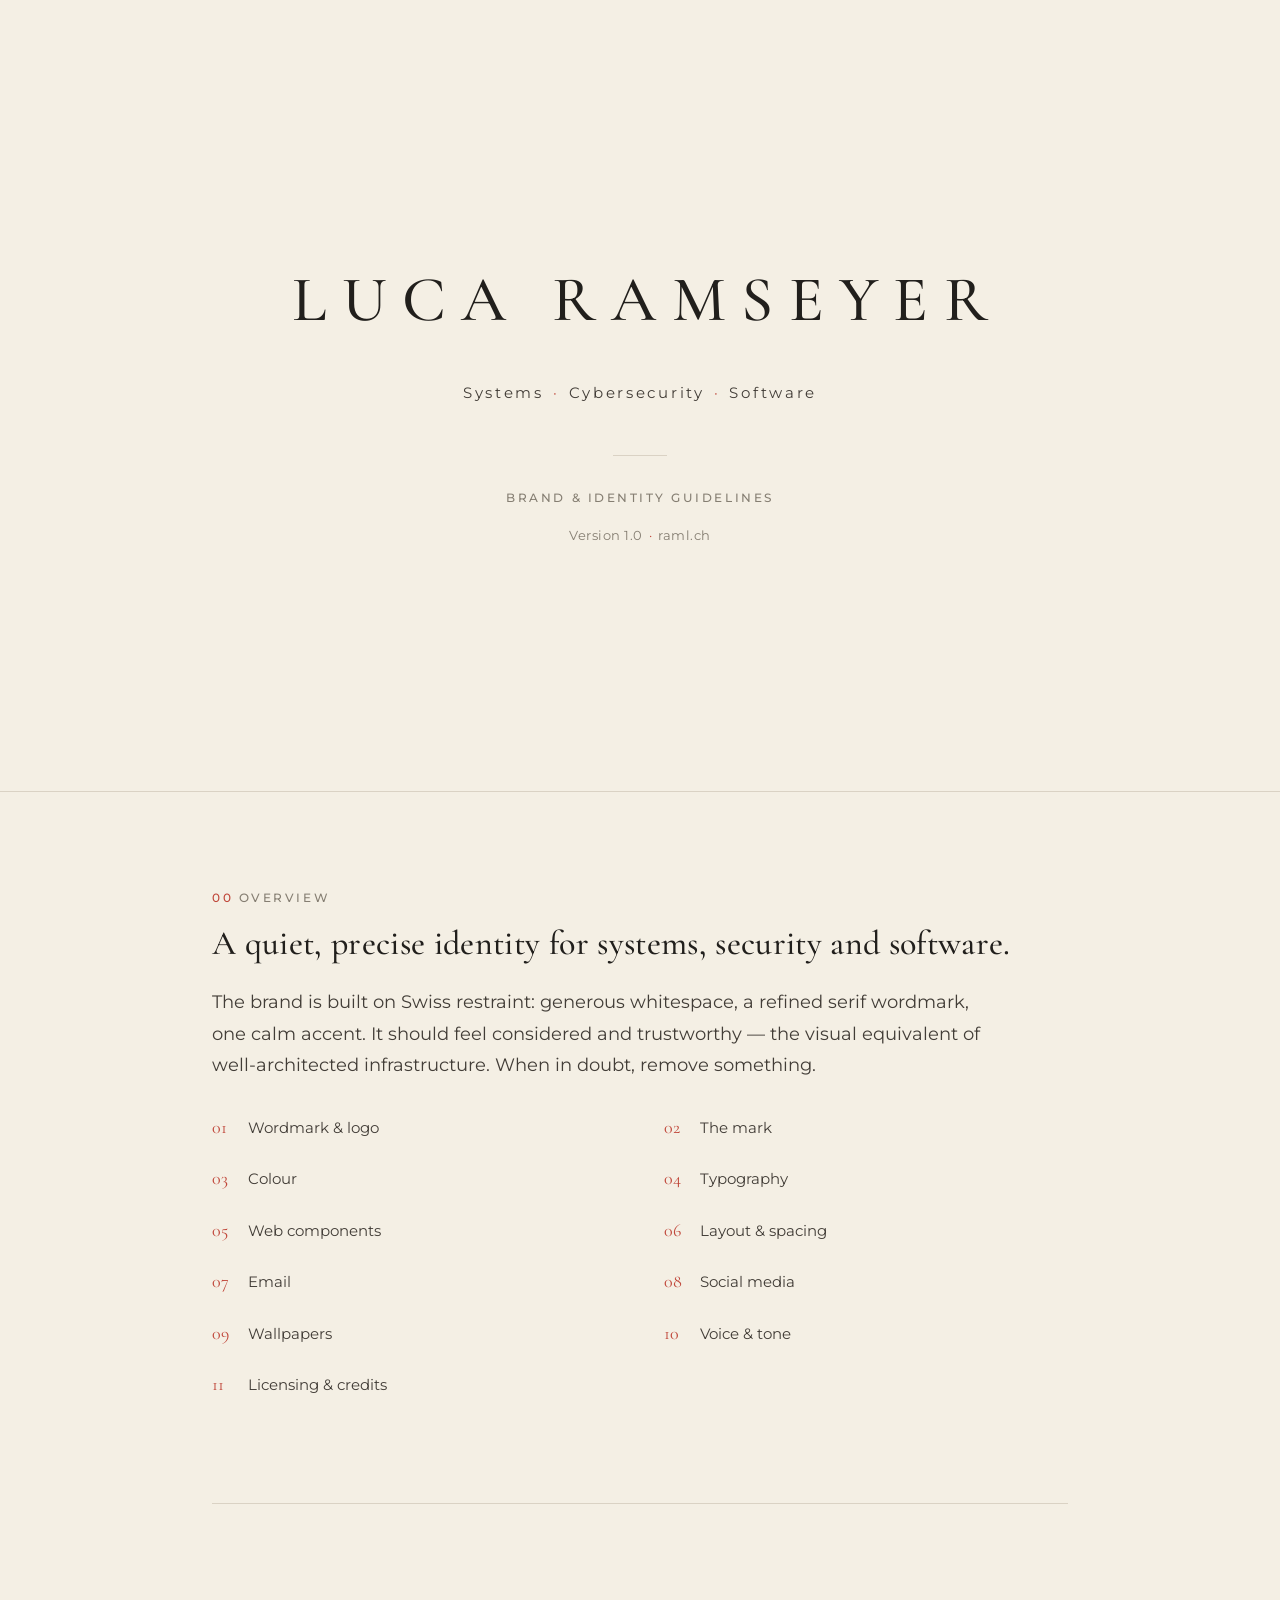
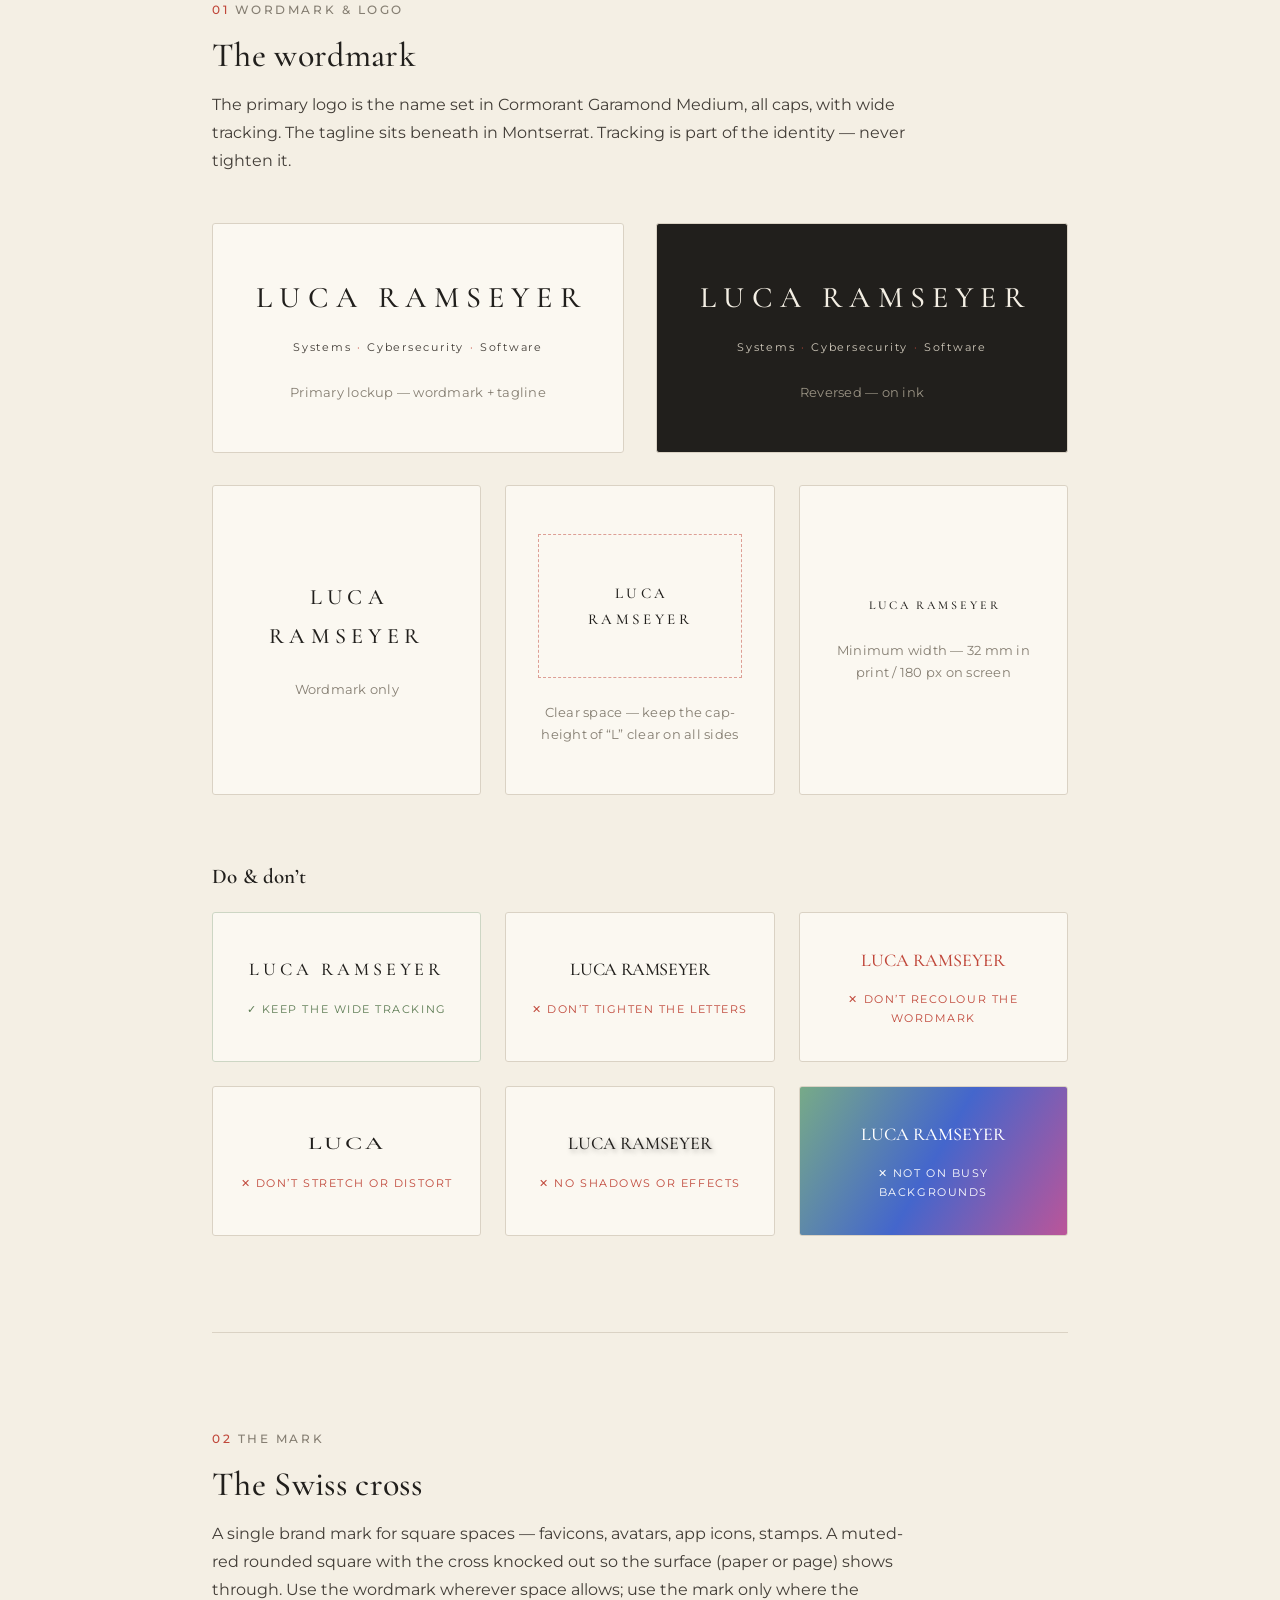
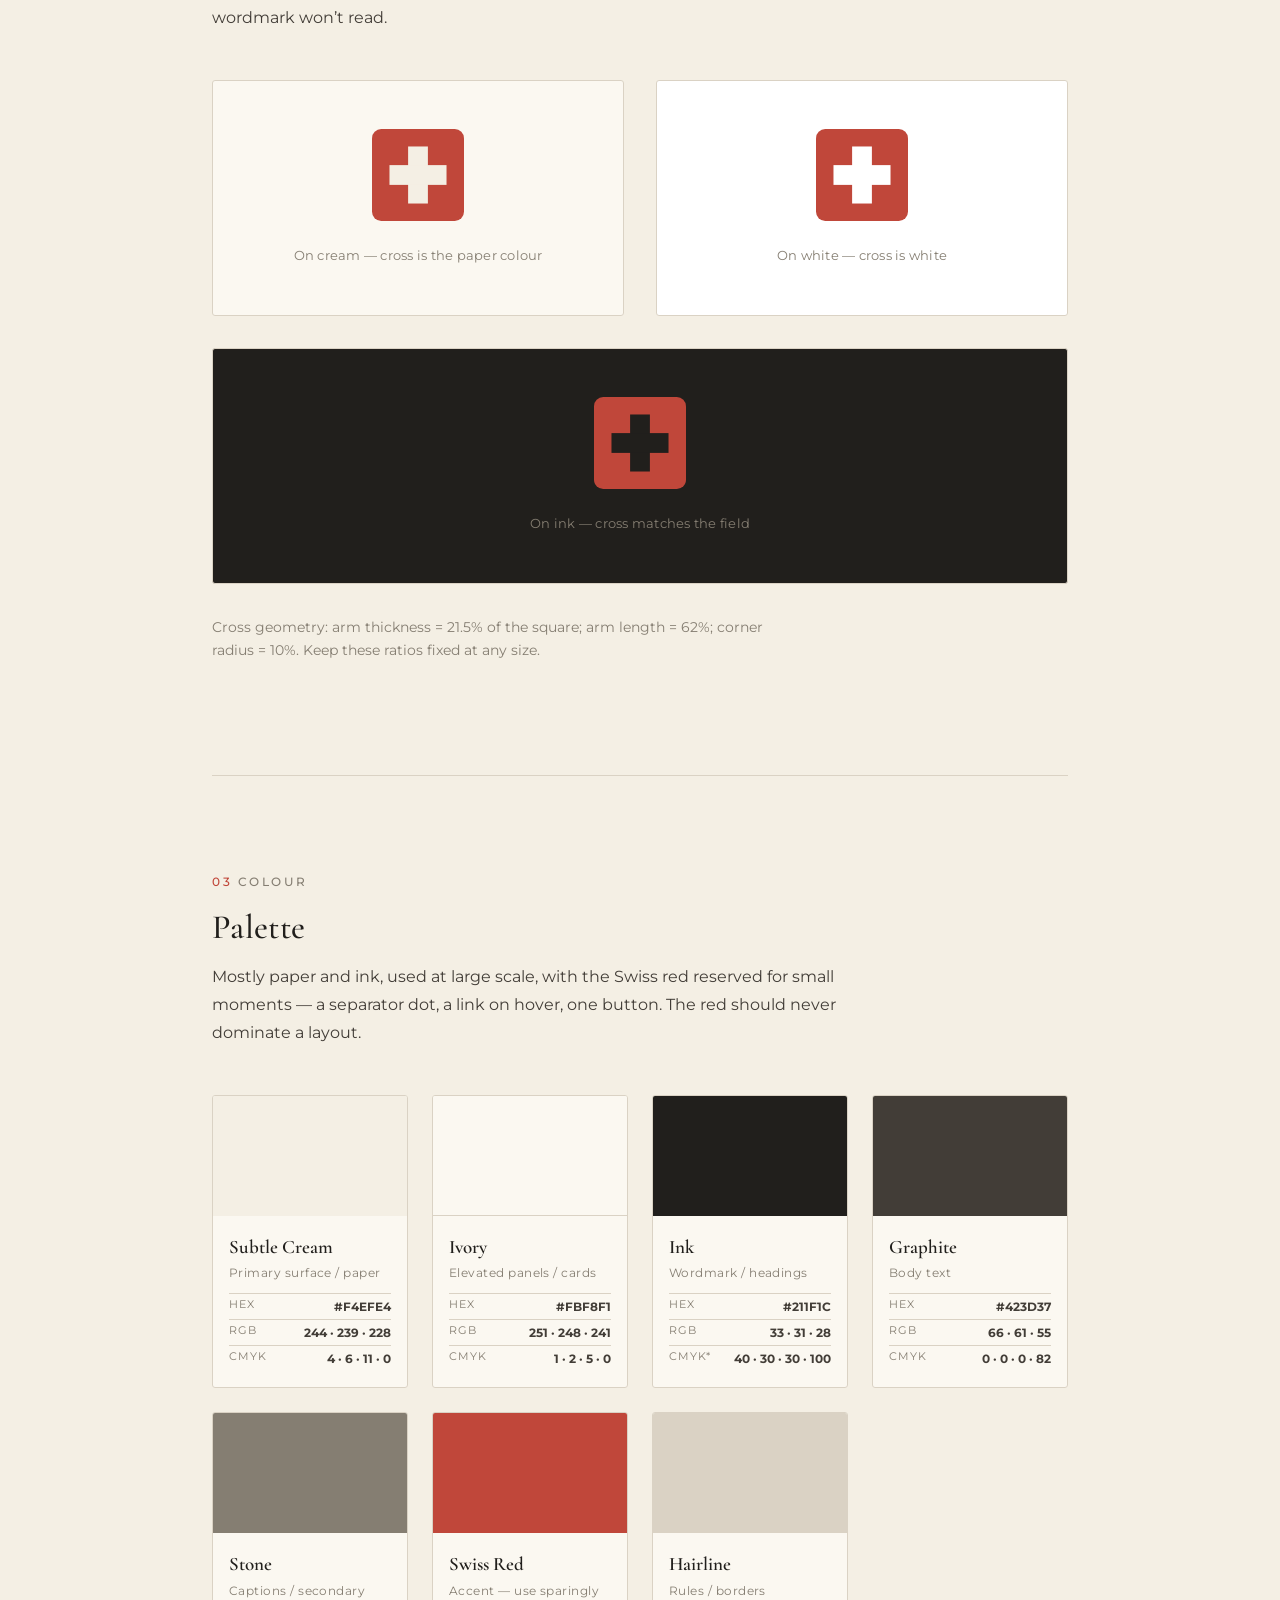
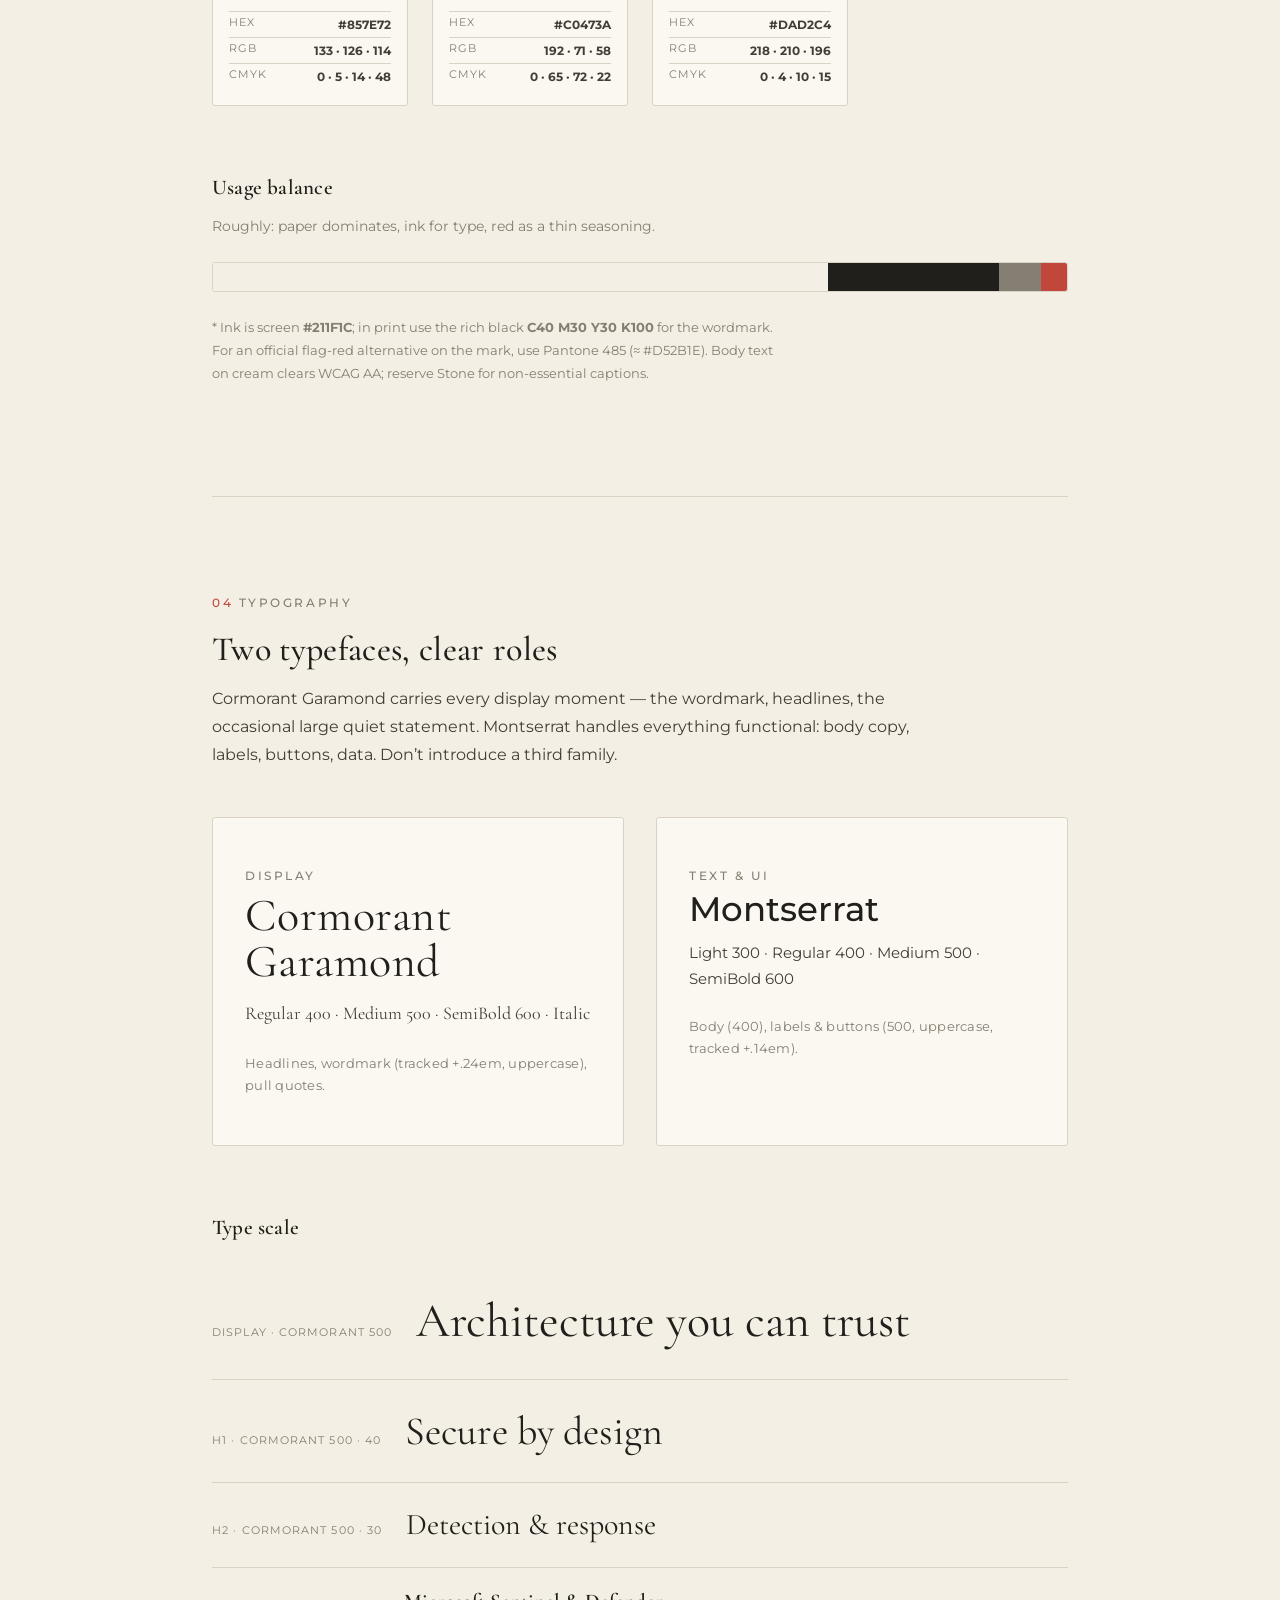
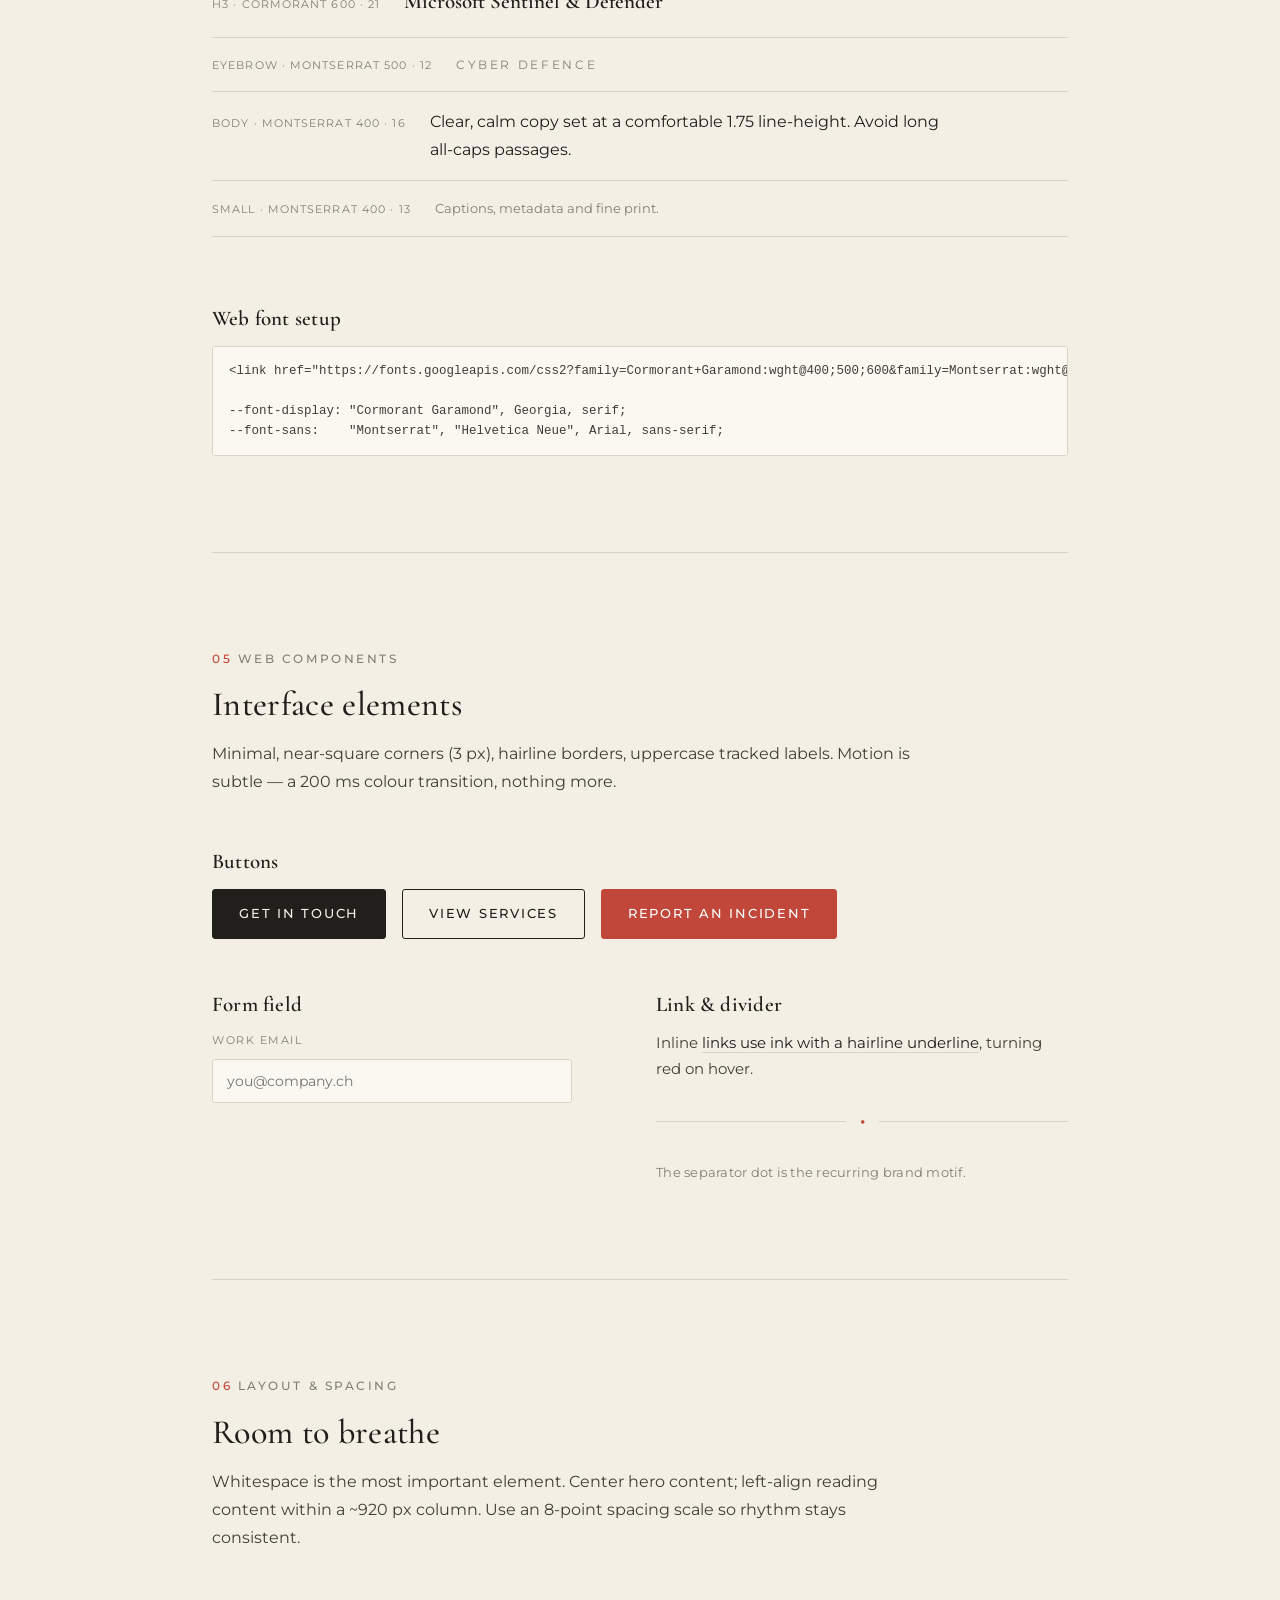
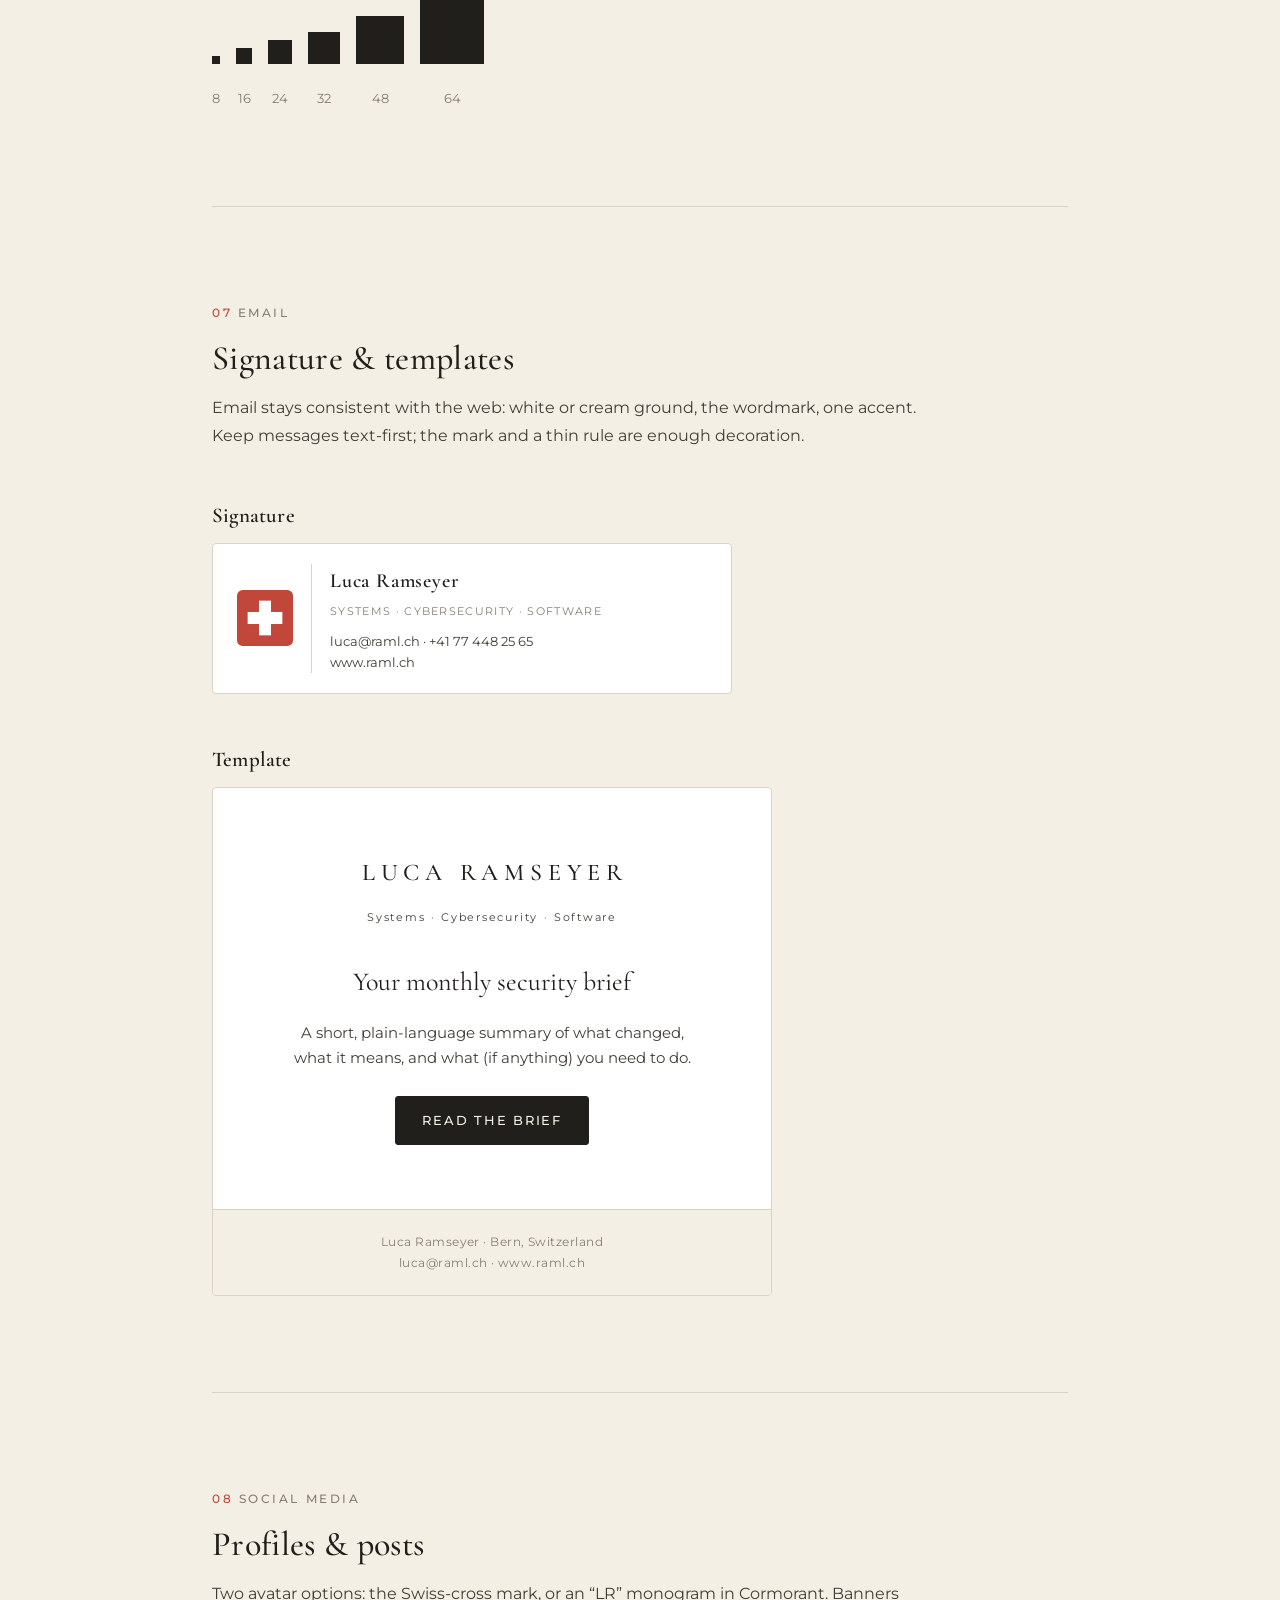
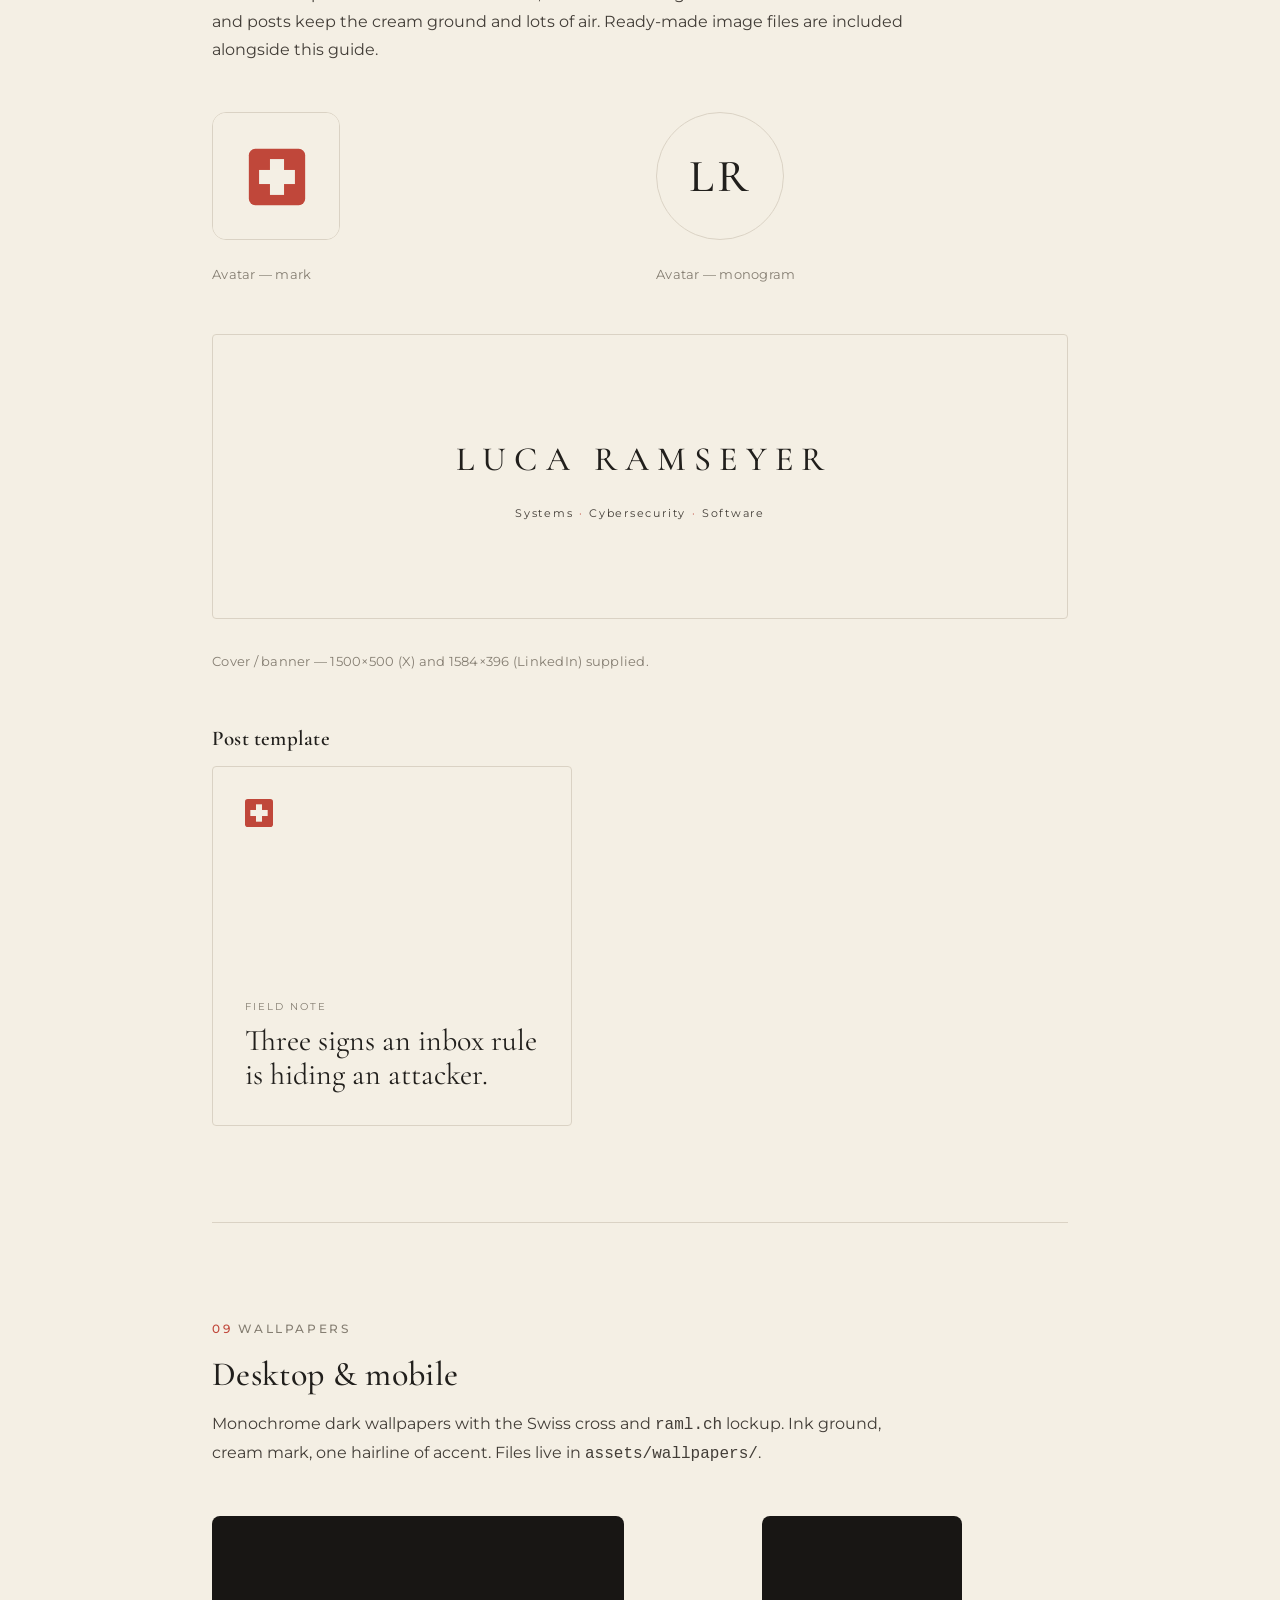
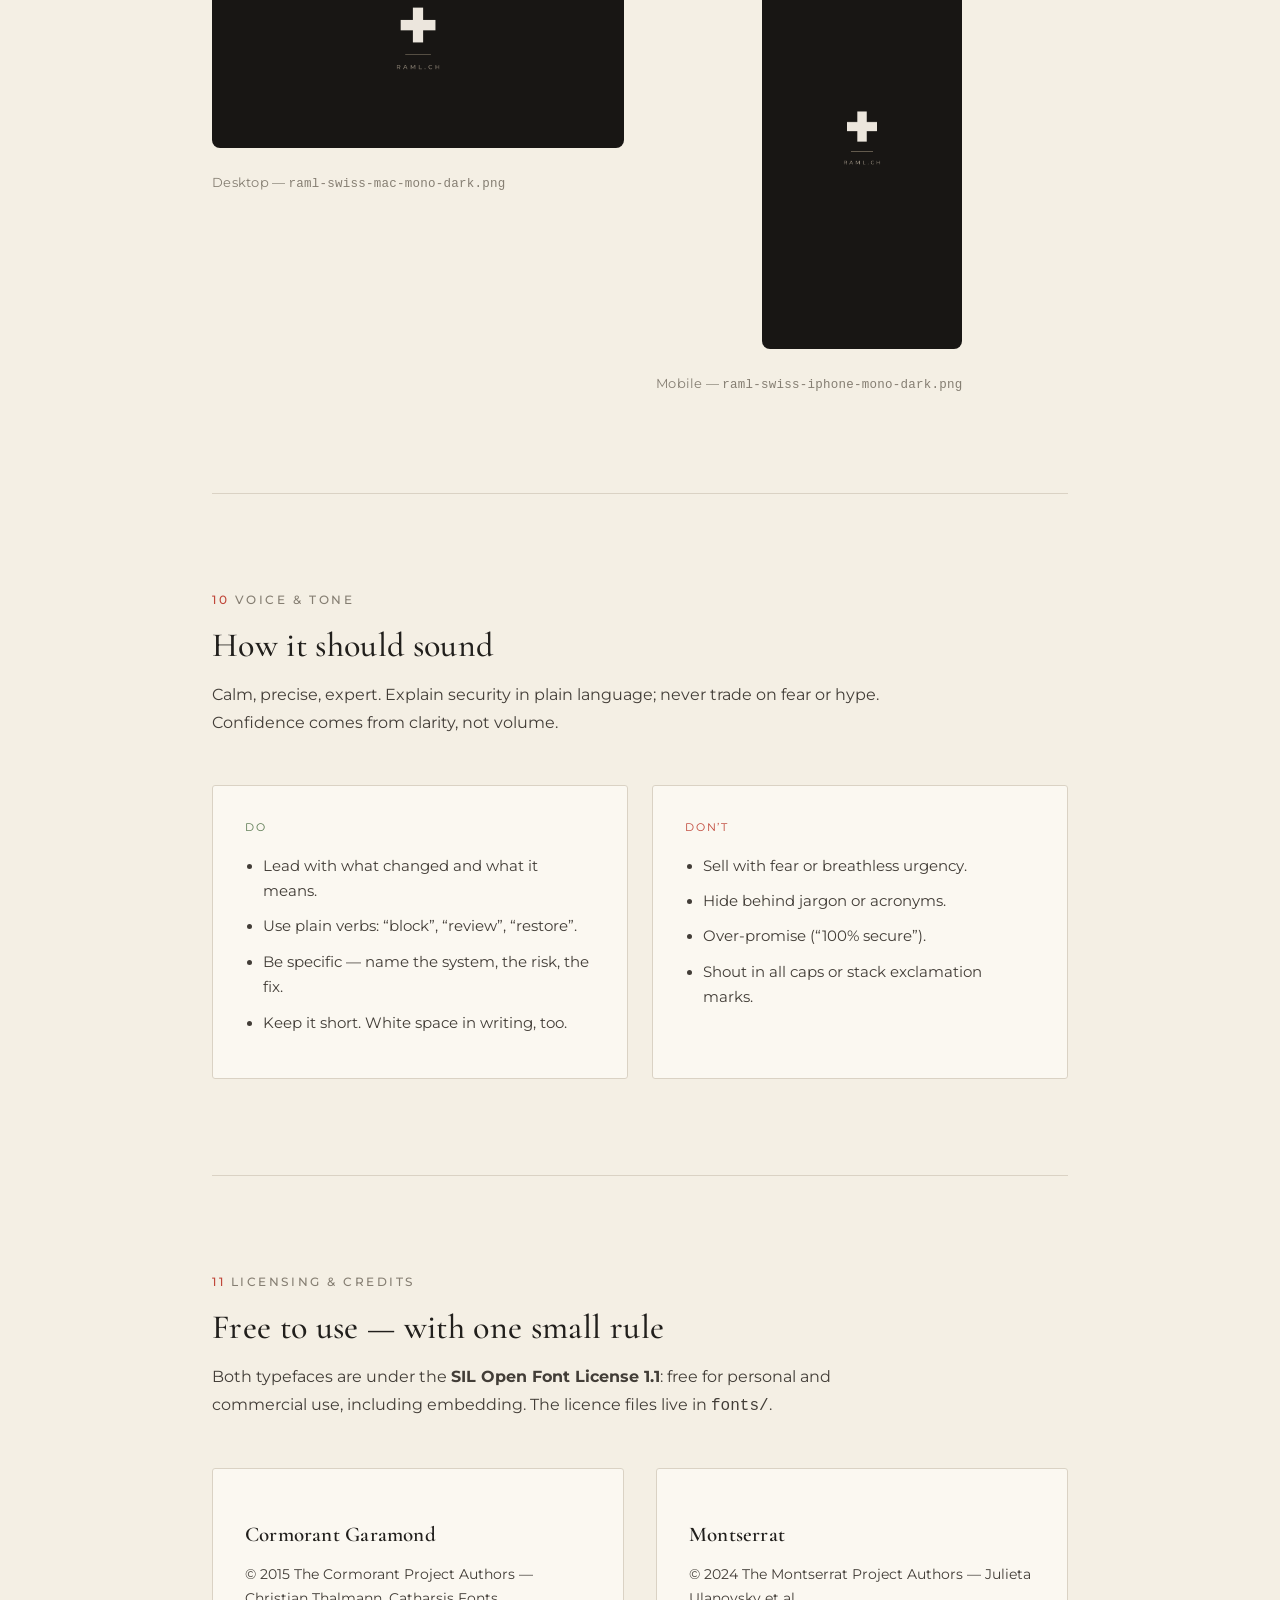
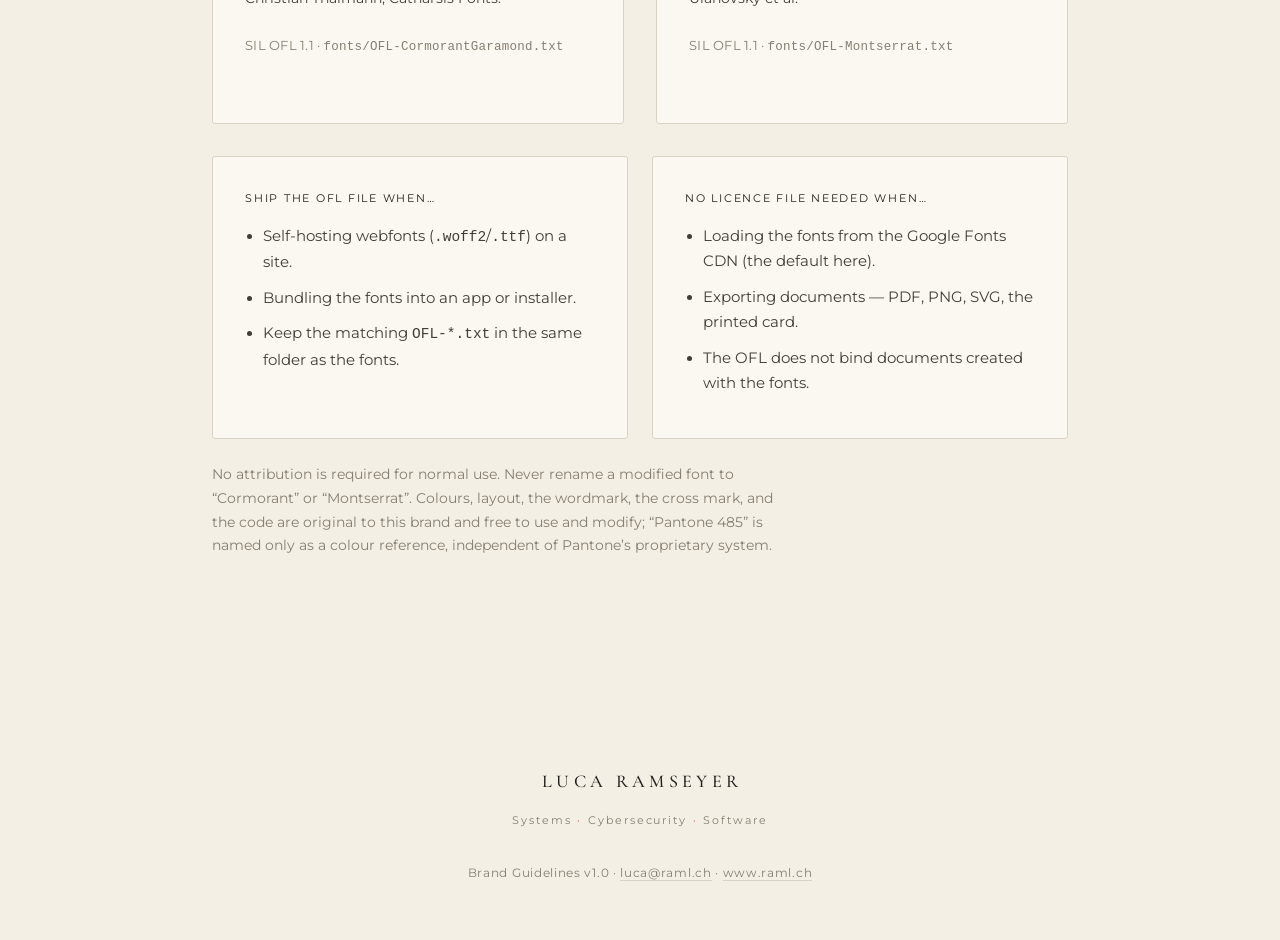
==== commit 9e42d148: "Add mono-dark wallpapers and wallpapers section to style guide Co-Authored-By: Claude Opus 4.8 <nore" ====
--- a/style-guide.html
+++ b/style-guide.html
@@ -263,8 +263,9 @@
       <a href="#layout"><span class="n">06</span>Layout &amp; spacing</a>
       <a href="#email"><span class="n">07</span>Email</a>
       <a href="#social"><span class="n">08</span>Social media</a>
-      <a href="#voice"><span class="n">09</span>Voice &amp; tone</a>
-      <a href="#license"><span class="n">10</span>Licensing &amp; credits</a>
+      <a href="#wallpapers"><span class="n">09</span>Wallpapers</a>
+      <a href="#voice"><span class="n">10</span>Voice &amp; tone</a>
+      <a href="#license"><span class="n">11</span>Licensing &amp; credits</a>
     </div>
   </section>
 
@@ -589,10 +590,30 @@
     </div>
   </section>
 
-  <!-- 09 VOICE -->
+  <!-- 09 WALLPAPERS -->
+  <section id="wallpapers">
+    <div class="section-head">
+      <p class="eyebrow"><span class="num">09</span>Wallpapers</p>
+      <h2>Desktop &amp; mobile</h2>
+      <p class="desc">Monochrome dark wallpapers with the Swiss cross and <code>raml.ch</code> lockup. Ink ground, cream mark, one hairline of accent. Files live in <code>assets/wallpapers/</code>.</p>
+    </div>
+
+    <div class="social-grid">
+      <div>
+        <img src="assets/wallpapers/raml-swiss-mac-mono-dark.png" alt="Desktop wallpaper — Swiss cross on ink, dark" style="width:100%;border-radius:8px;display:block;">
+        <div class="caption">Desktop — <code>raml-swiss-mac-mono-dark.png</code></div>
+      </div>
+      <div>
+        <img src="assets/wallpapers/raml-swiss-iphone-mono-dark.png" alt="Mobile wallpaper — Swiss cross on ink, dark" style="width:100%;max-width:200px;border-radius:8px;display:block;margin:0 auto;">
+        <div class="caption">Mobile — <code>raml-swiss-iphone-mono-dark.png</code></div>
+      </div>
+    </div>
+  </section>
+
+  <!-- 10 VOICE -->
   <section id="voice">
     <div class="section-head">
-      <p class="eyebrow"><span class="num">09</span>Voice &amp; tone</p>
+      <p class="eyebrow"><span class="num">10</span>Voice &amp; tone</p>
       <h2>How it should sound</h2>
       <p class="desc">Calm, precise, expert. Explain security in plain language; never trade on fear or hype. Confidence comes from clarity, not volume.</p>
     </div>
@@ -618,10 +639,10 @@
     </div>
   </section>
 
-  <!-- 10 LICENSING -->
+  <!-- 11 LICENSING -->
   <section id="license" style="border-bottom:0;">
     <div class="section-head">
-      <p class="eyebrow"><span class="num">10</span>Licensing &amp; credits</p>
+      <p class="eyebrow"><span class="num">11</span>Licensing &amp; credits</p>
       <h2>Free to use — with one small rule</h2>
       <p class="desc">Both typefaces are under the <strong>SIL Open Font License 1.1</strong>: free for personal and commercial use, including embedding. The licence files live in <code>fonts/</code>.</p>
     </div>
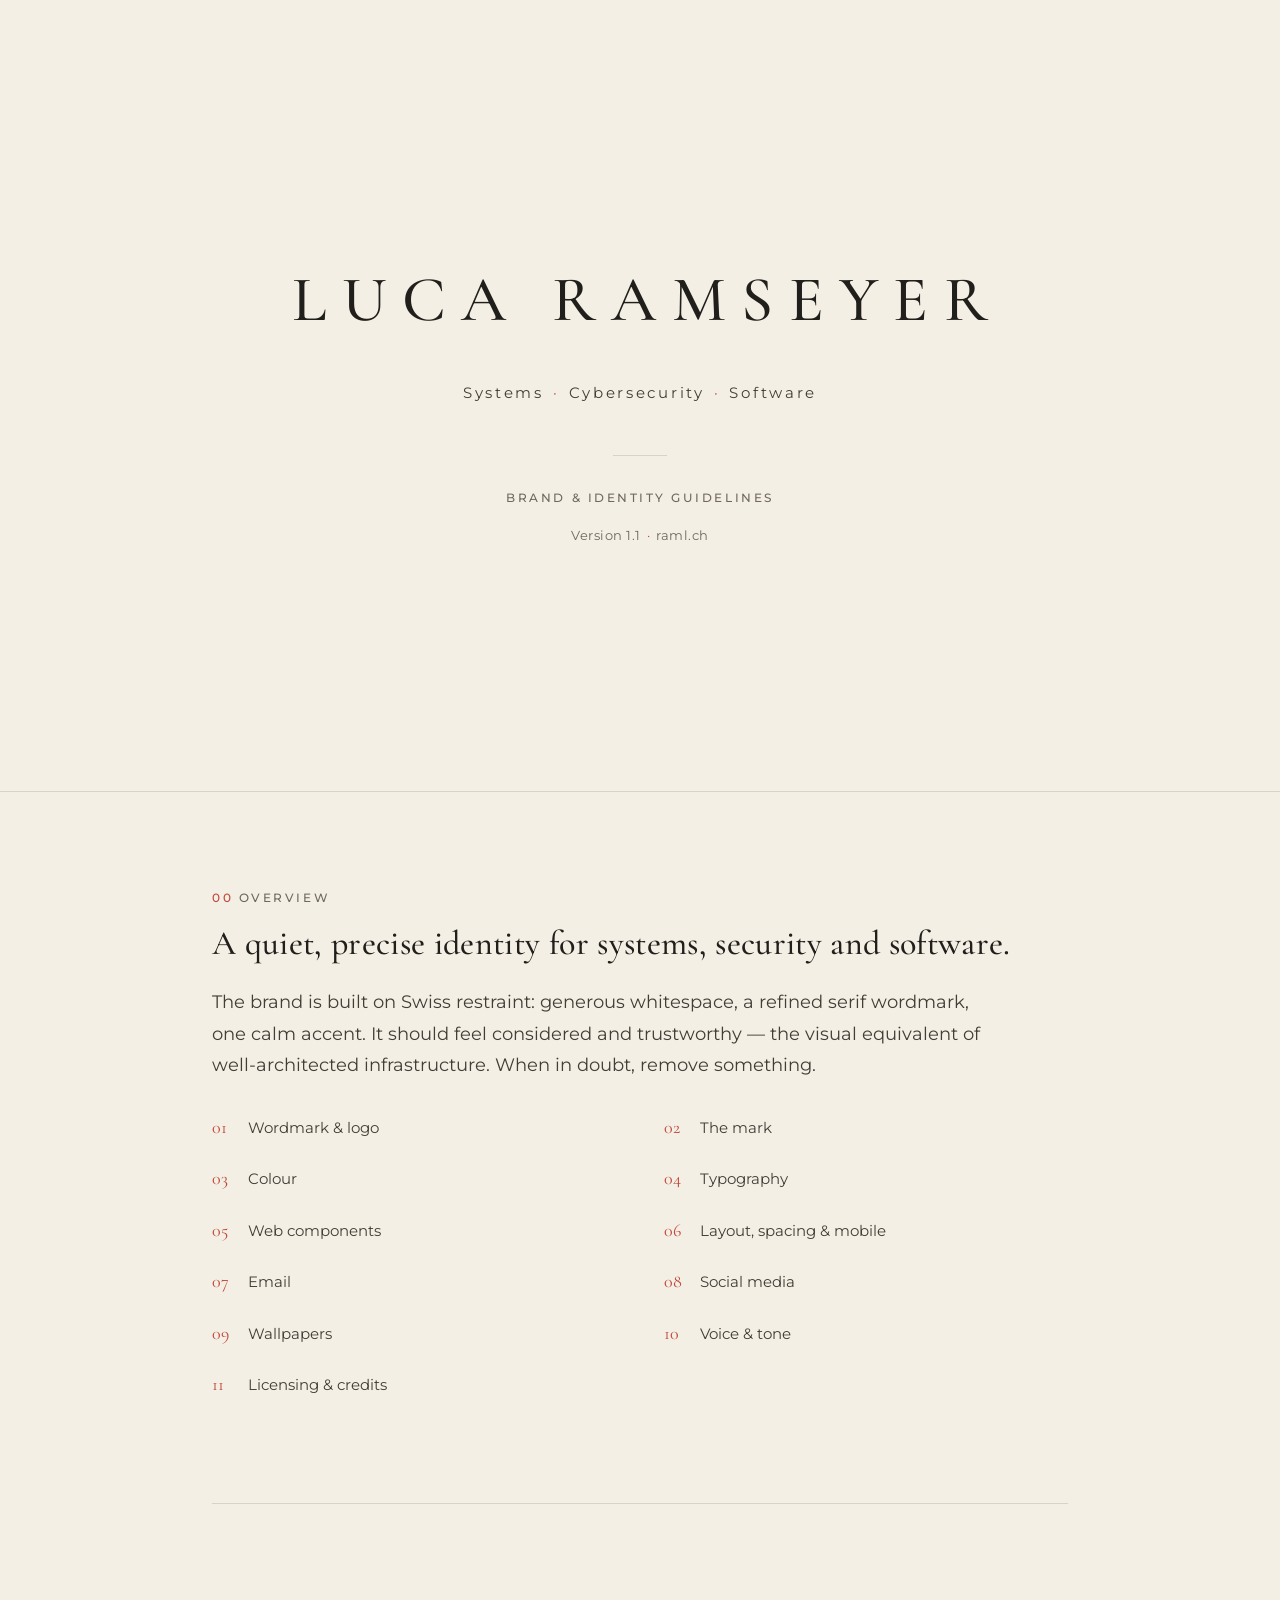
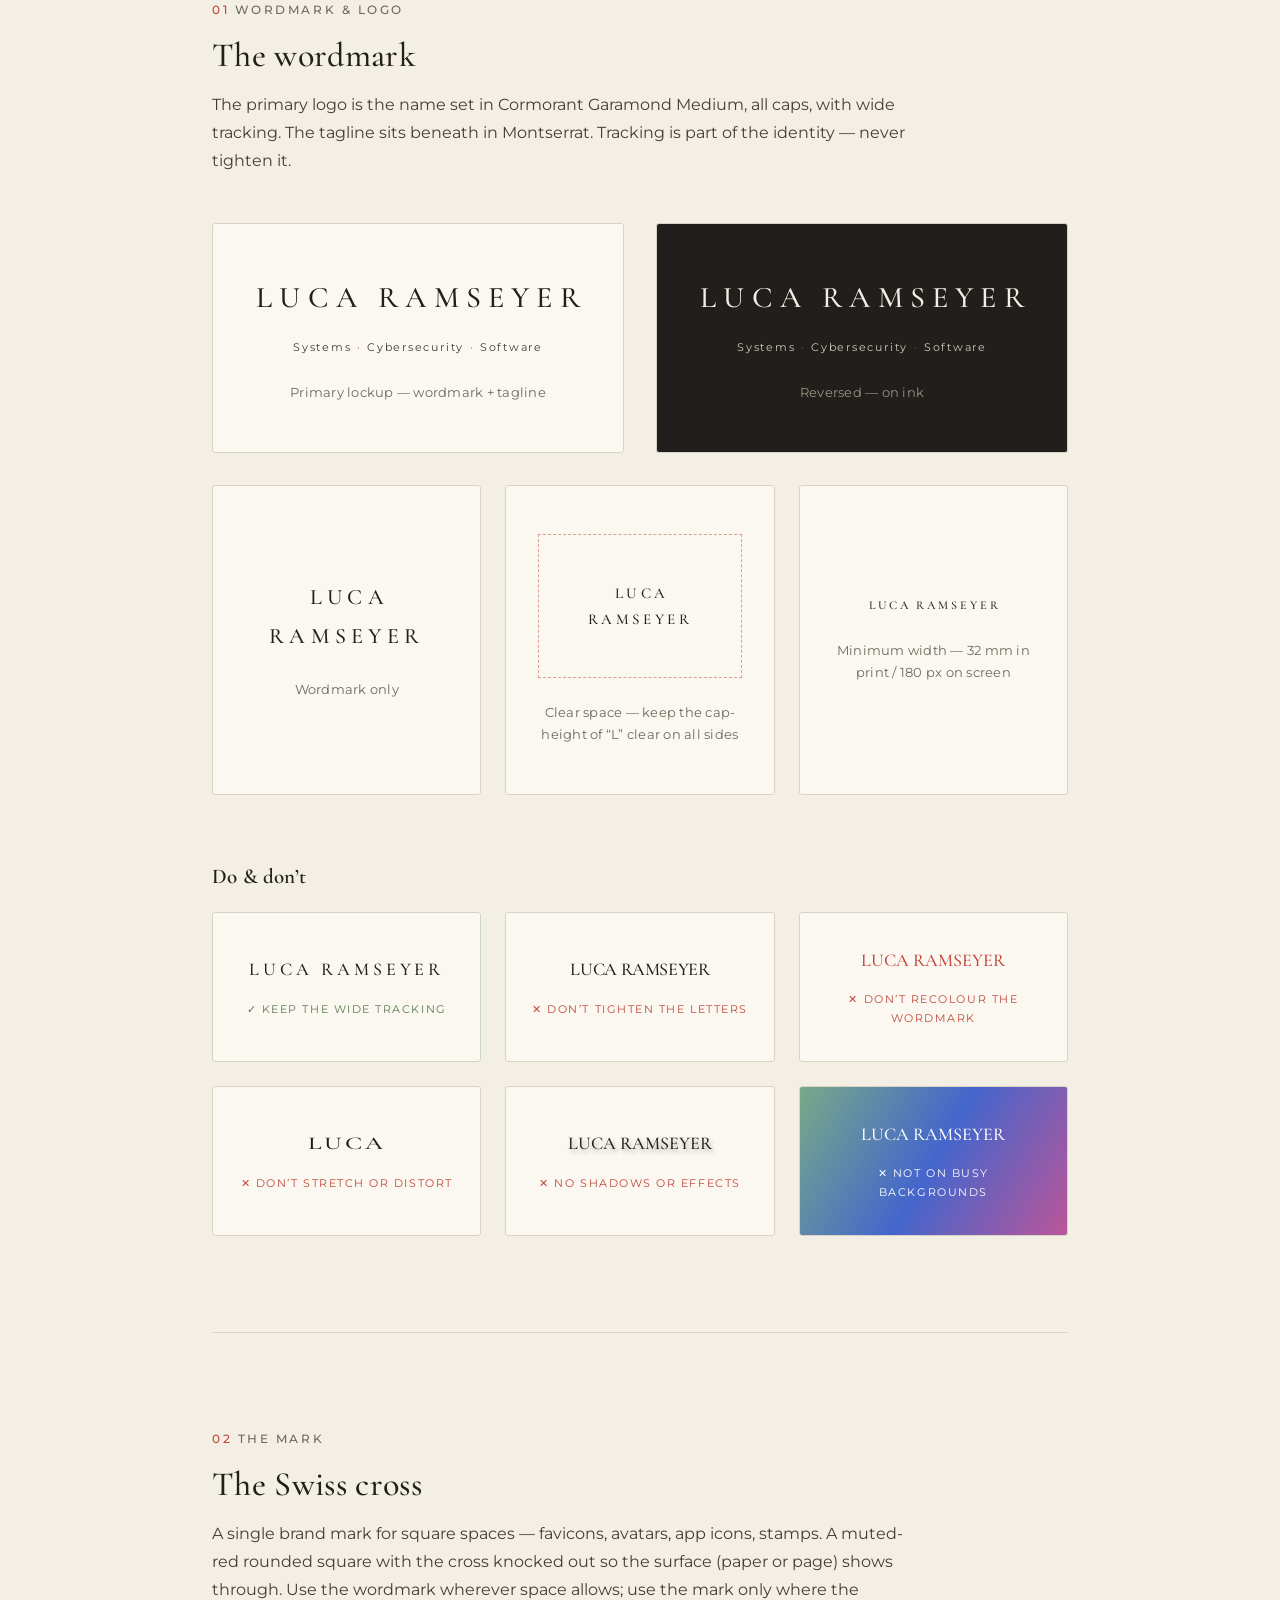
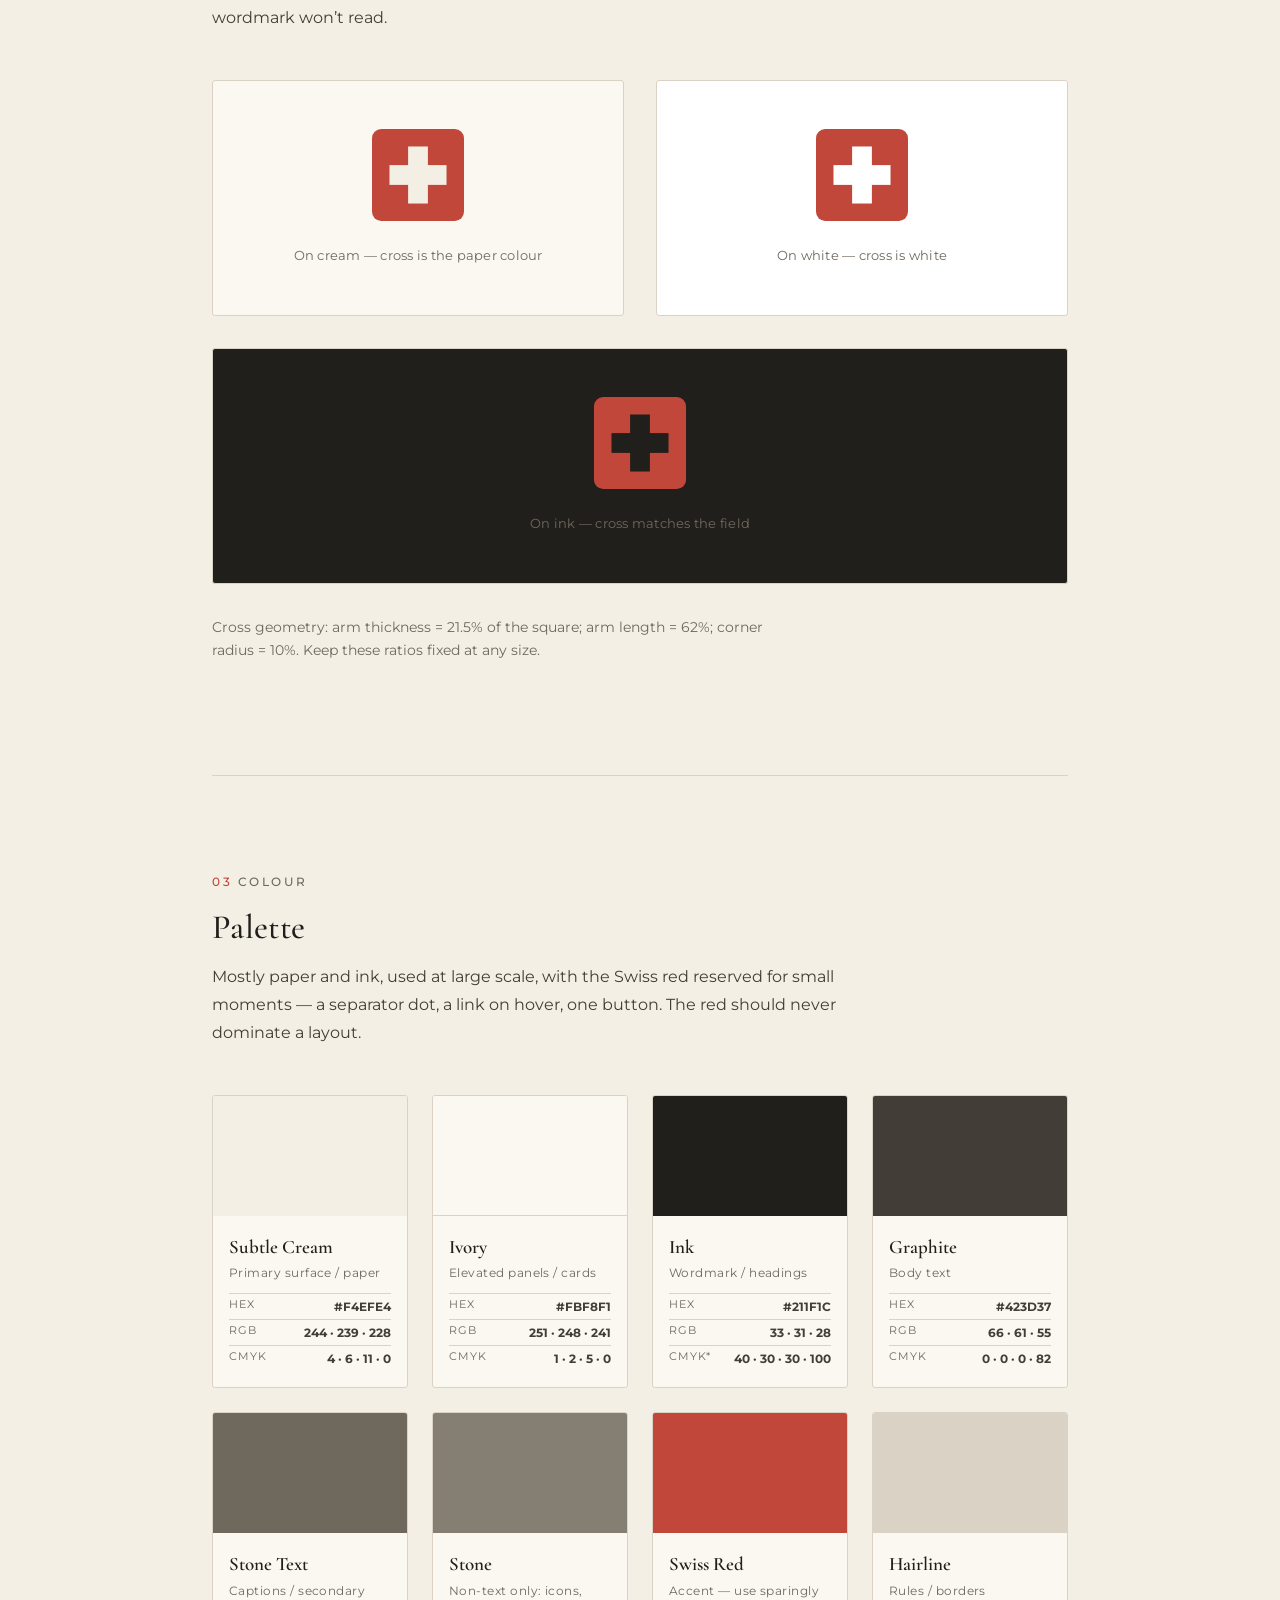
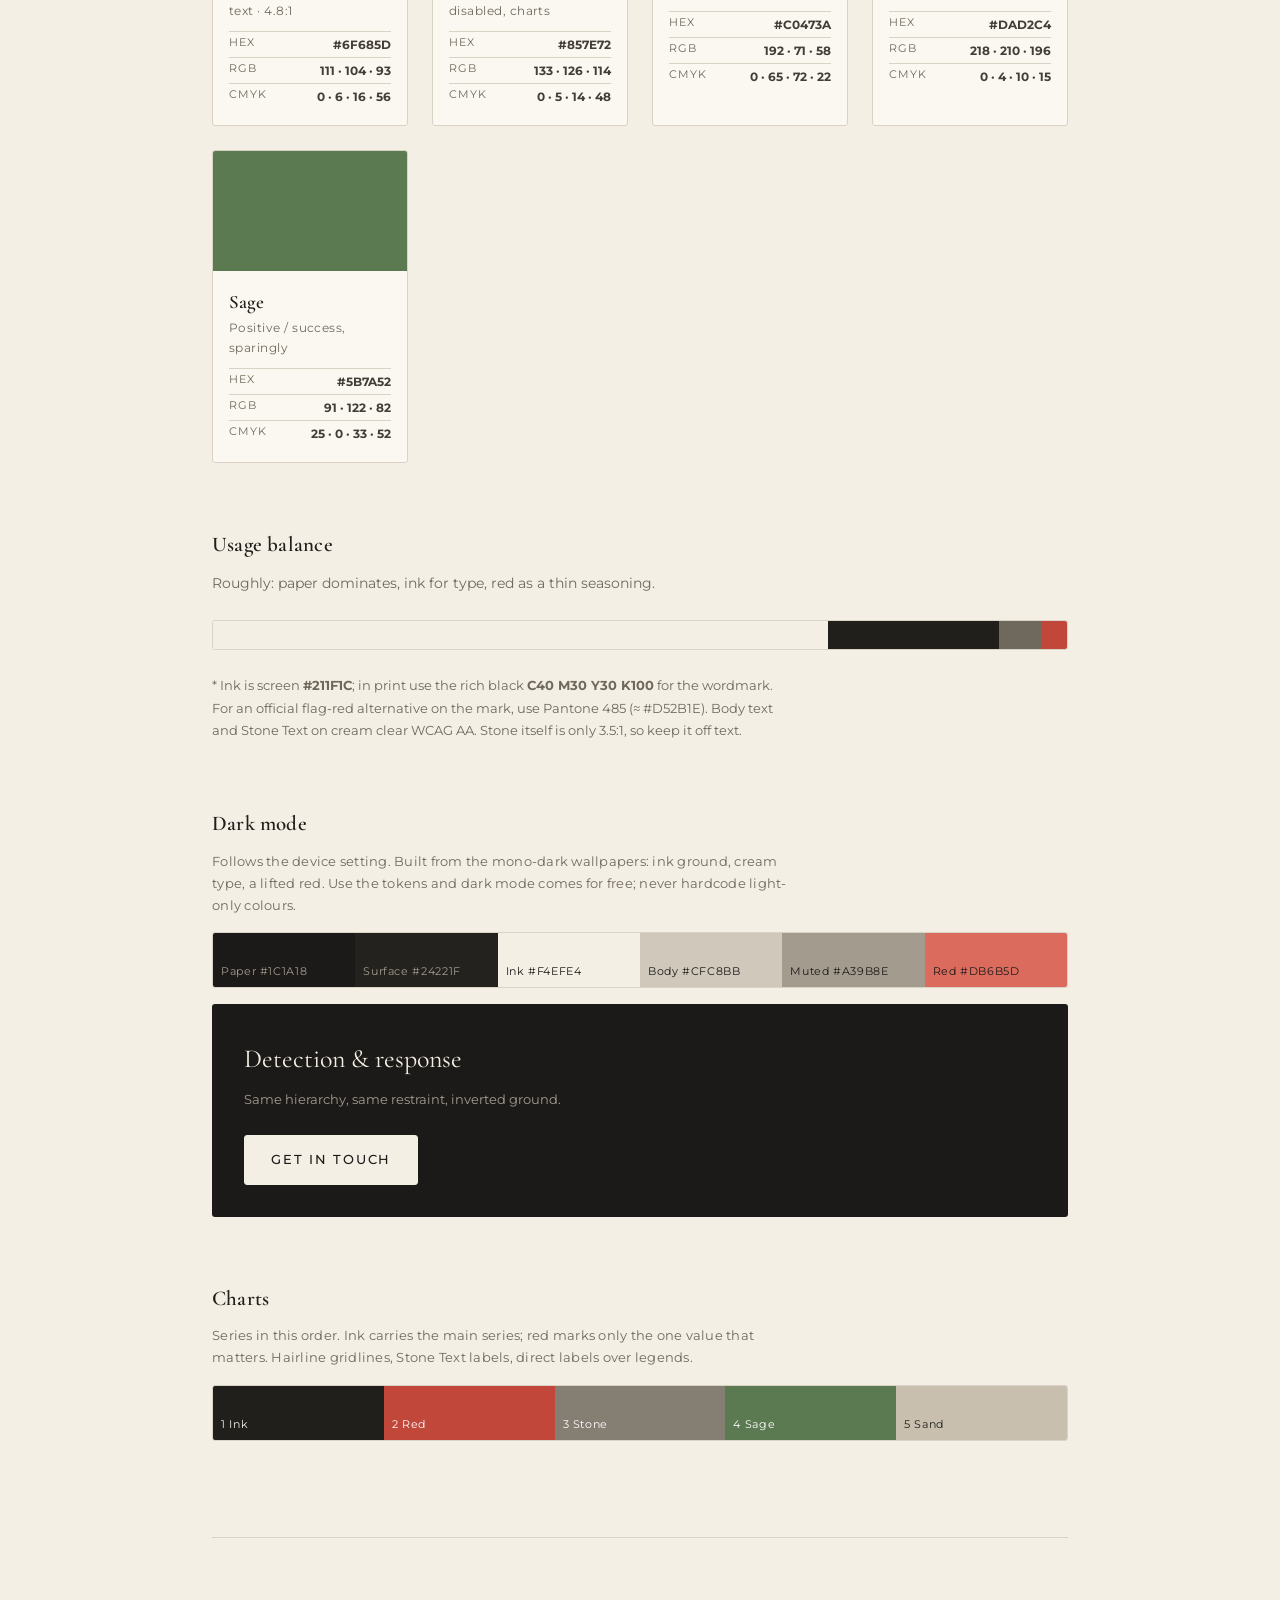
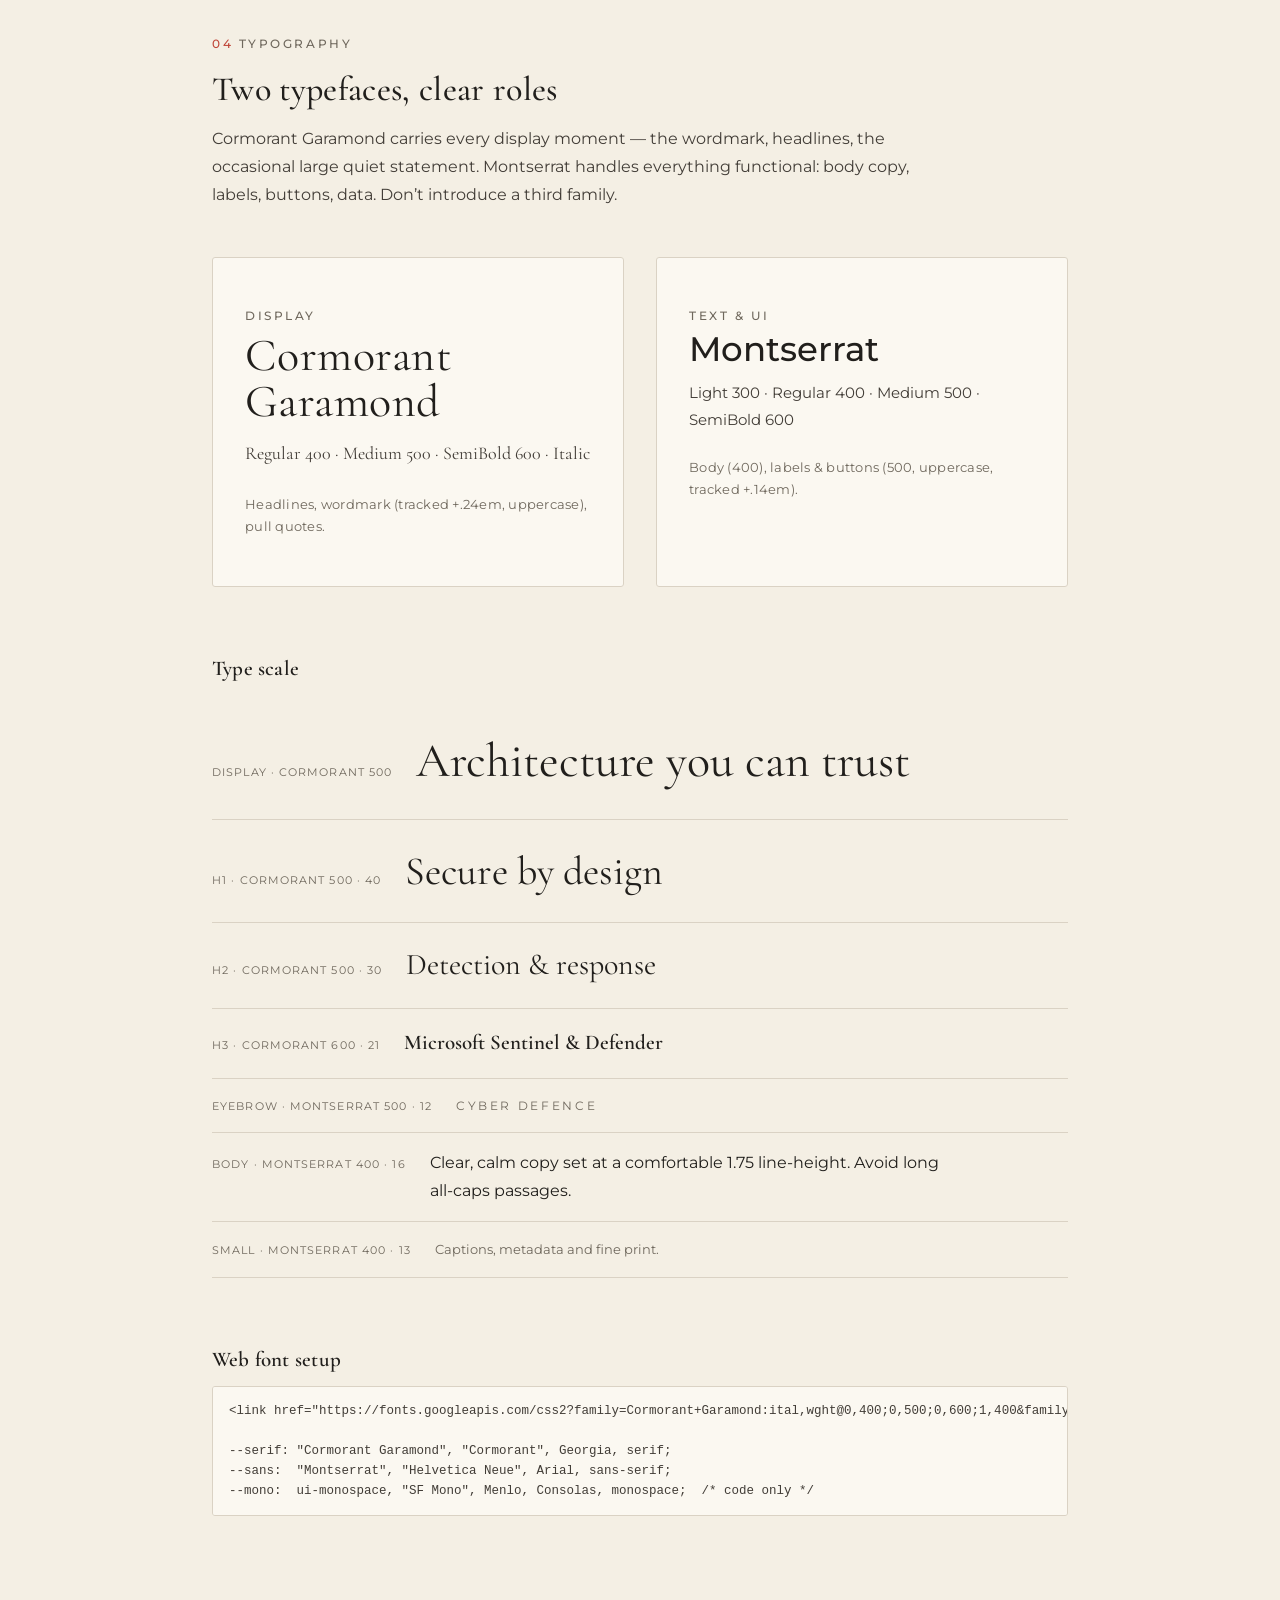
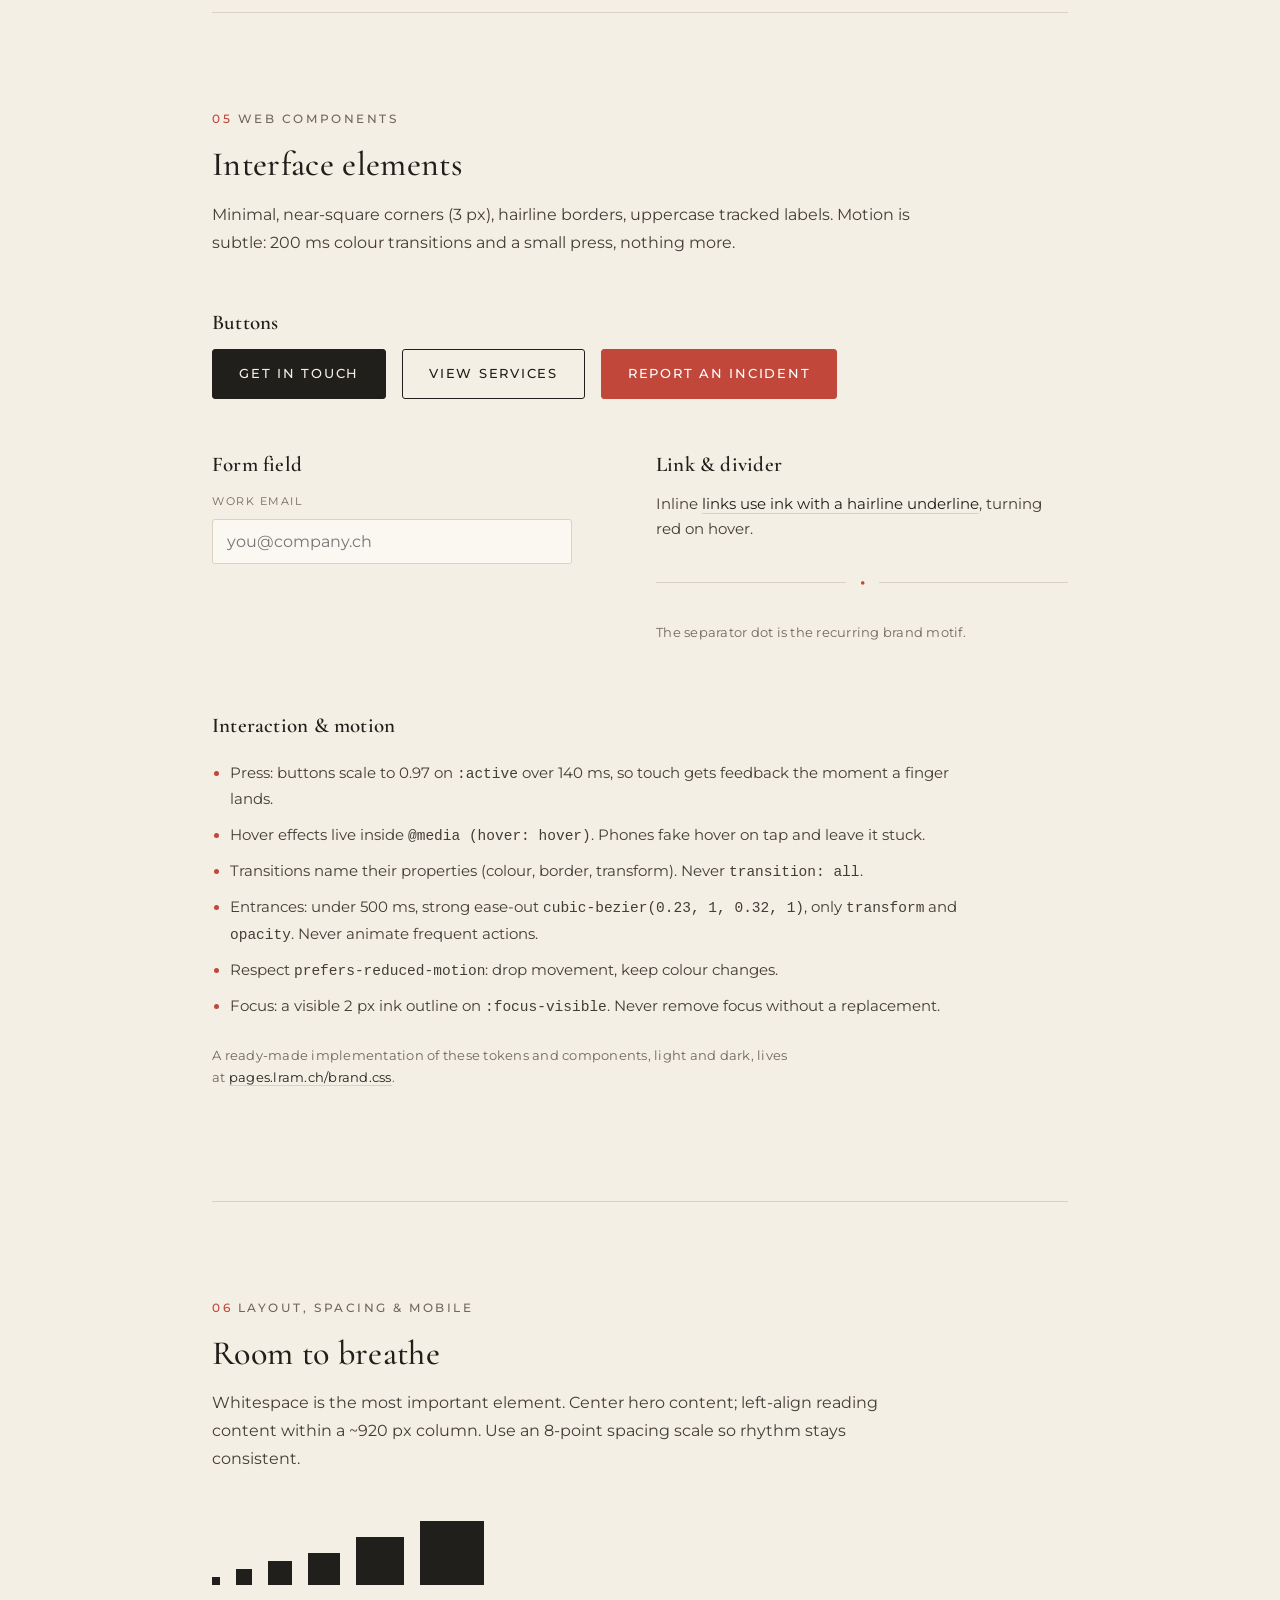
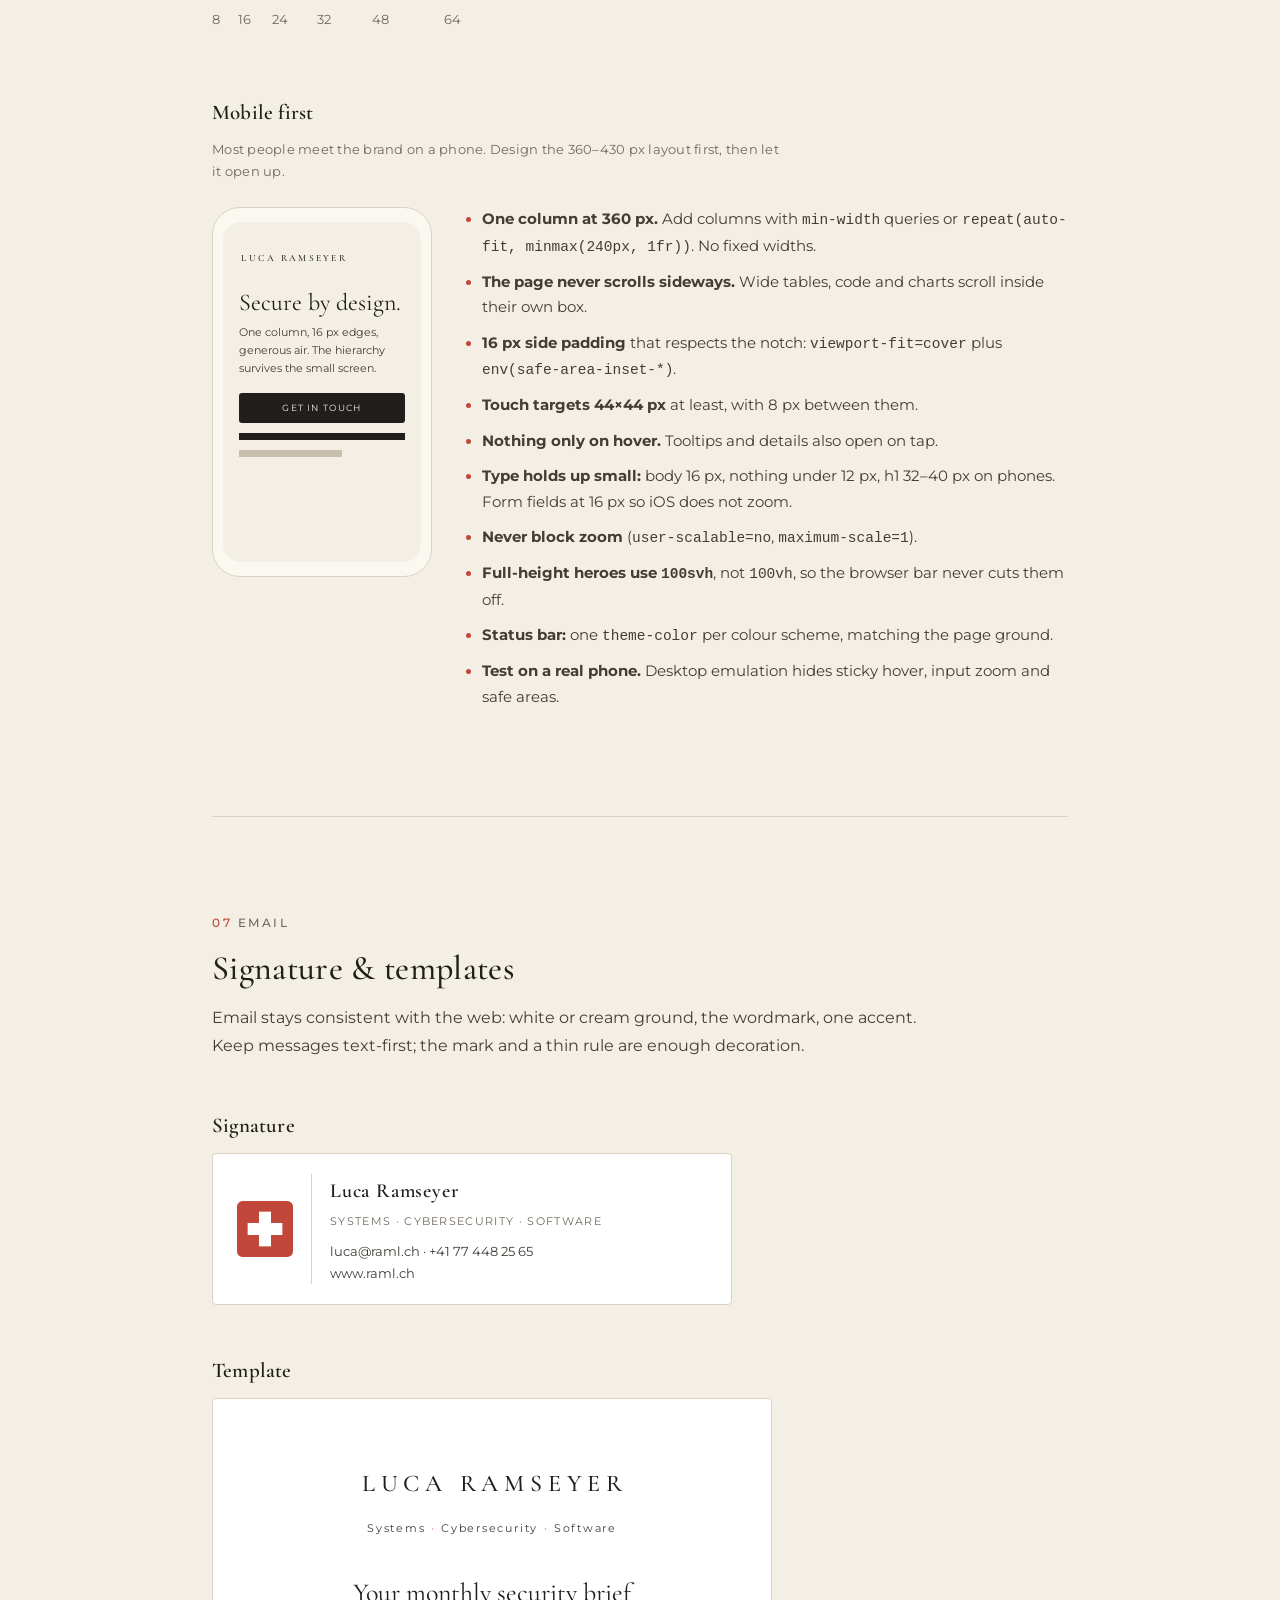
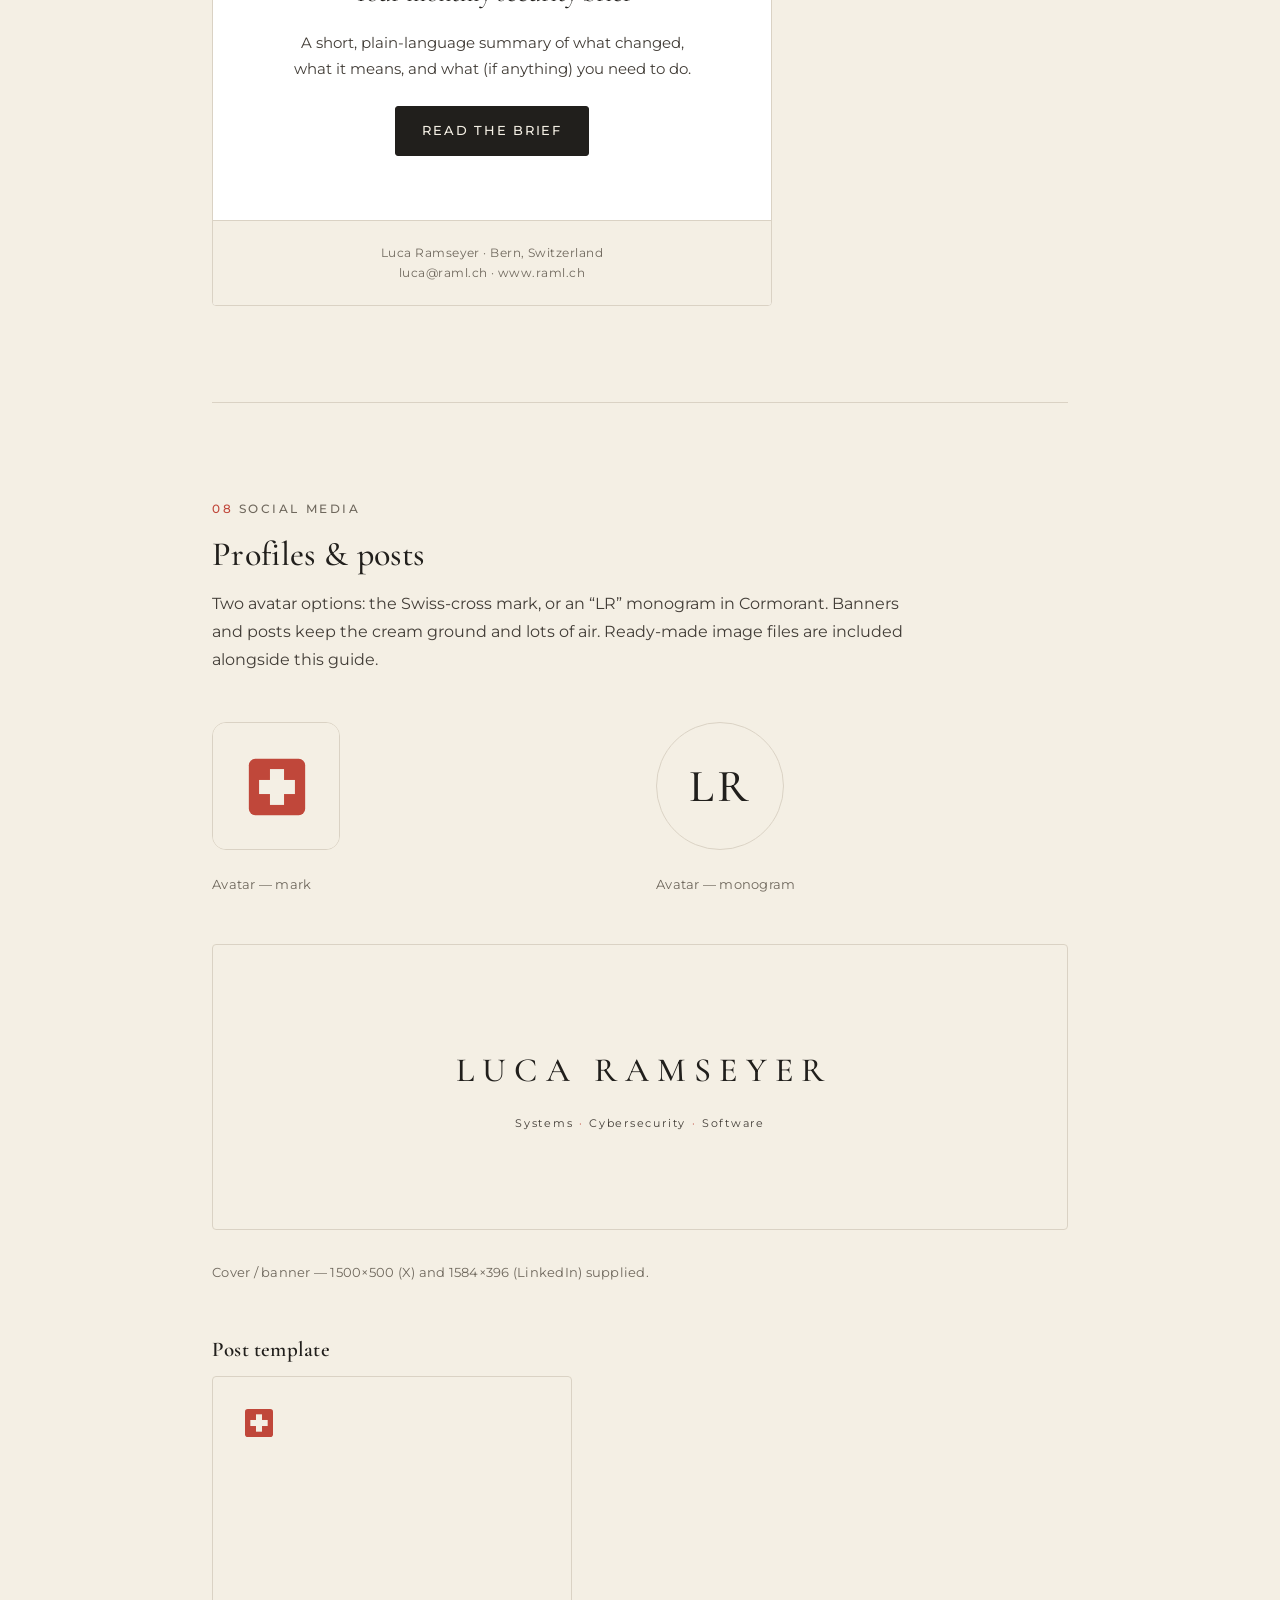
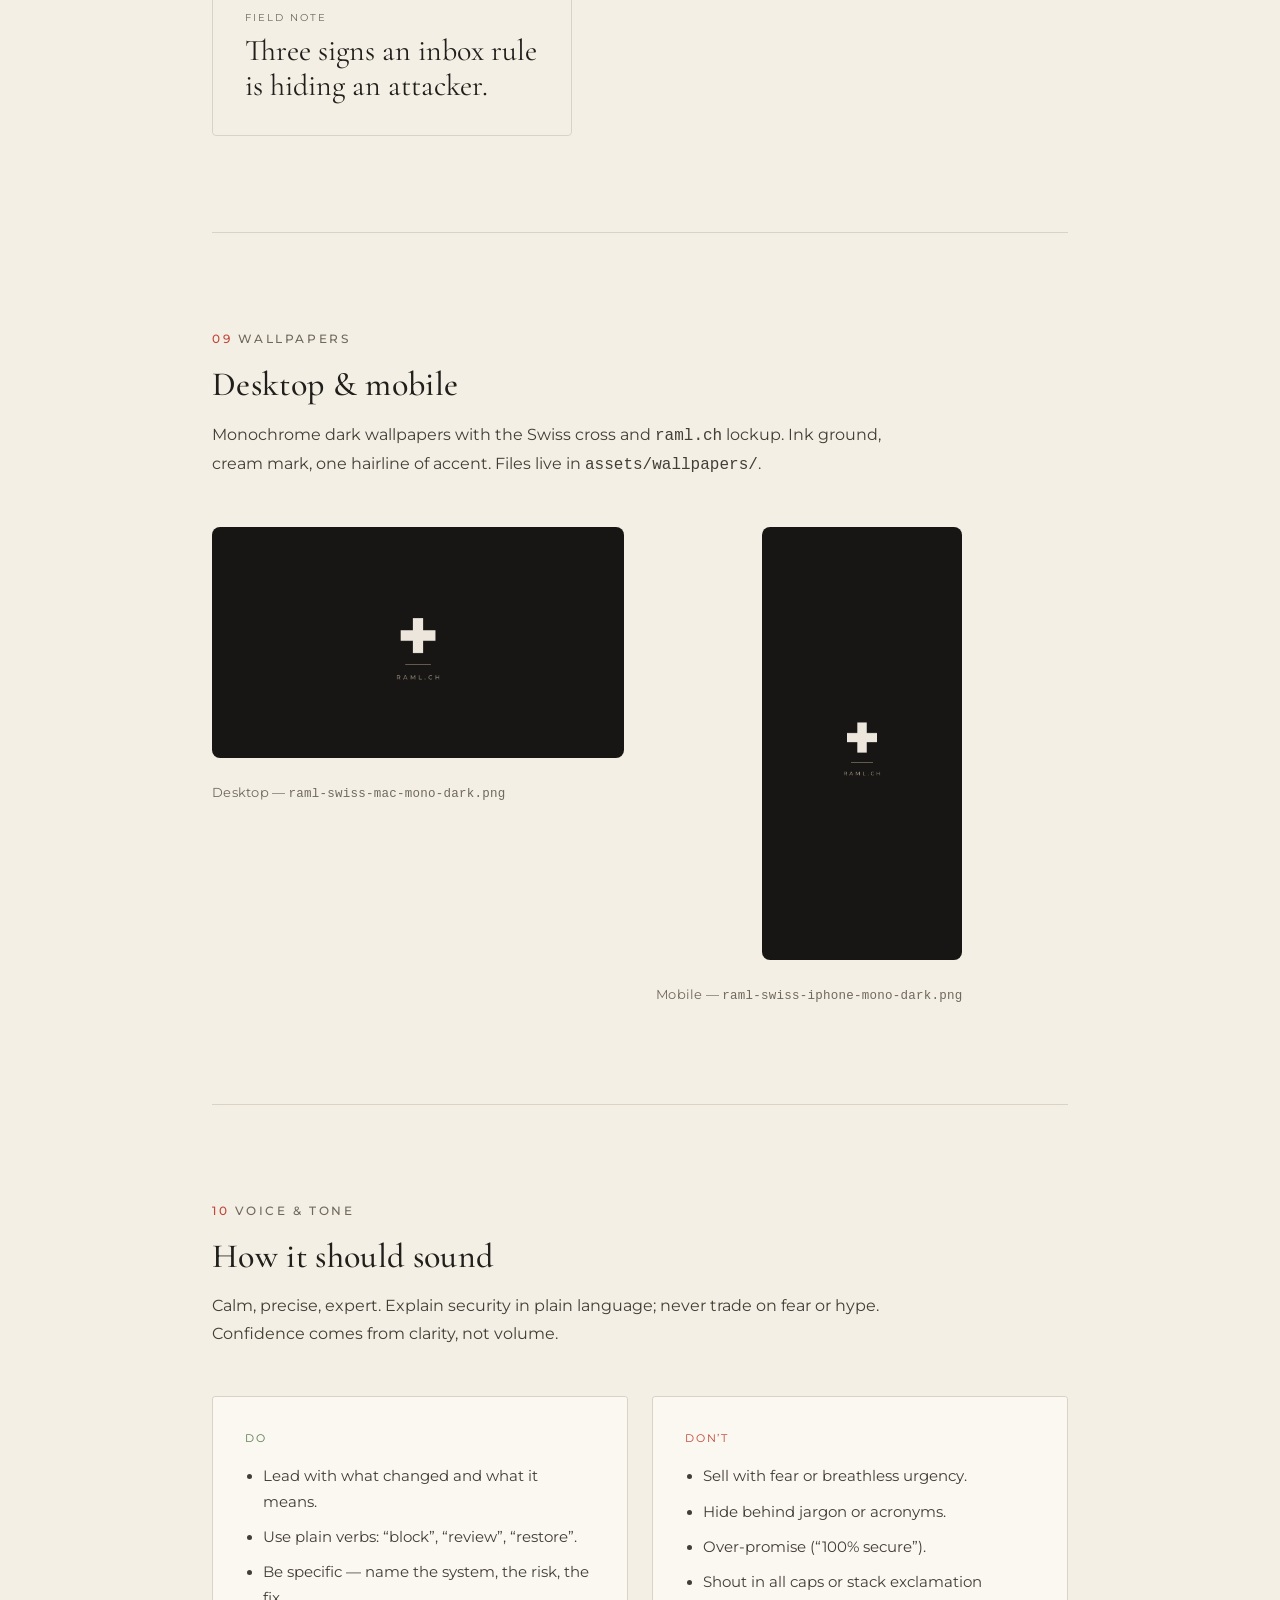
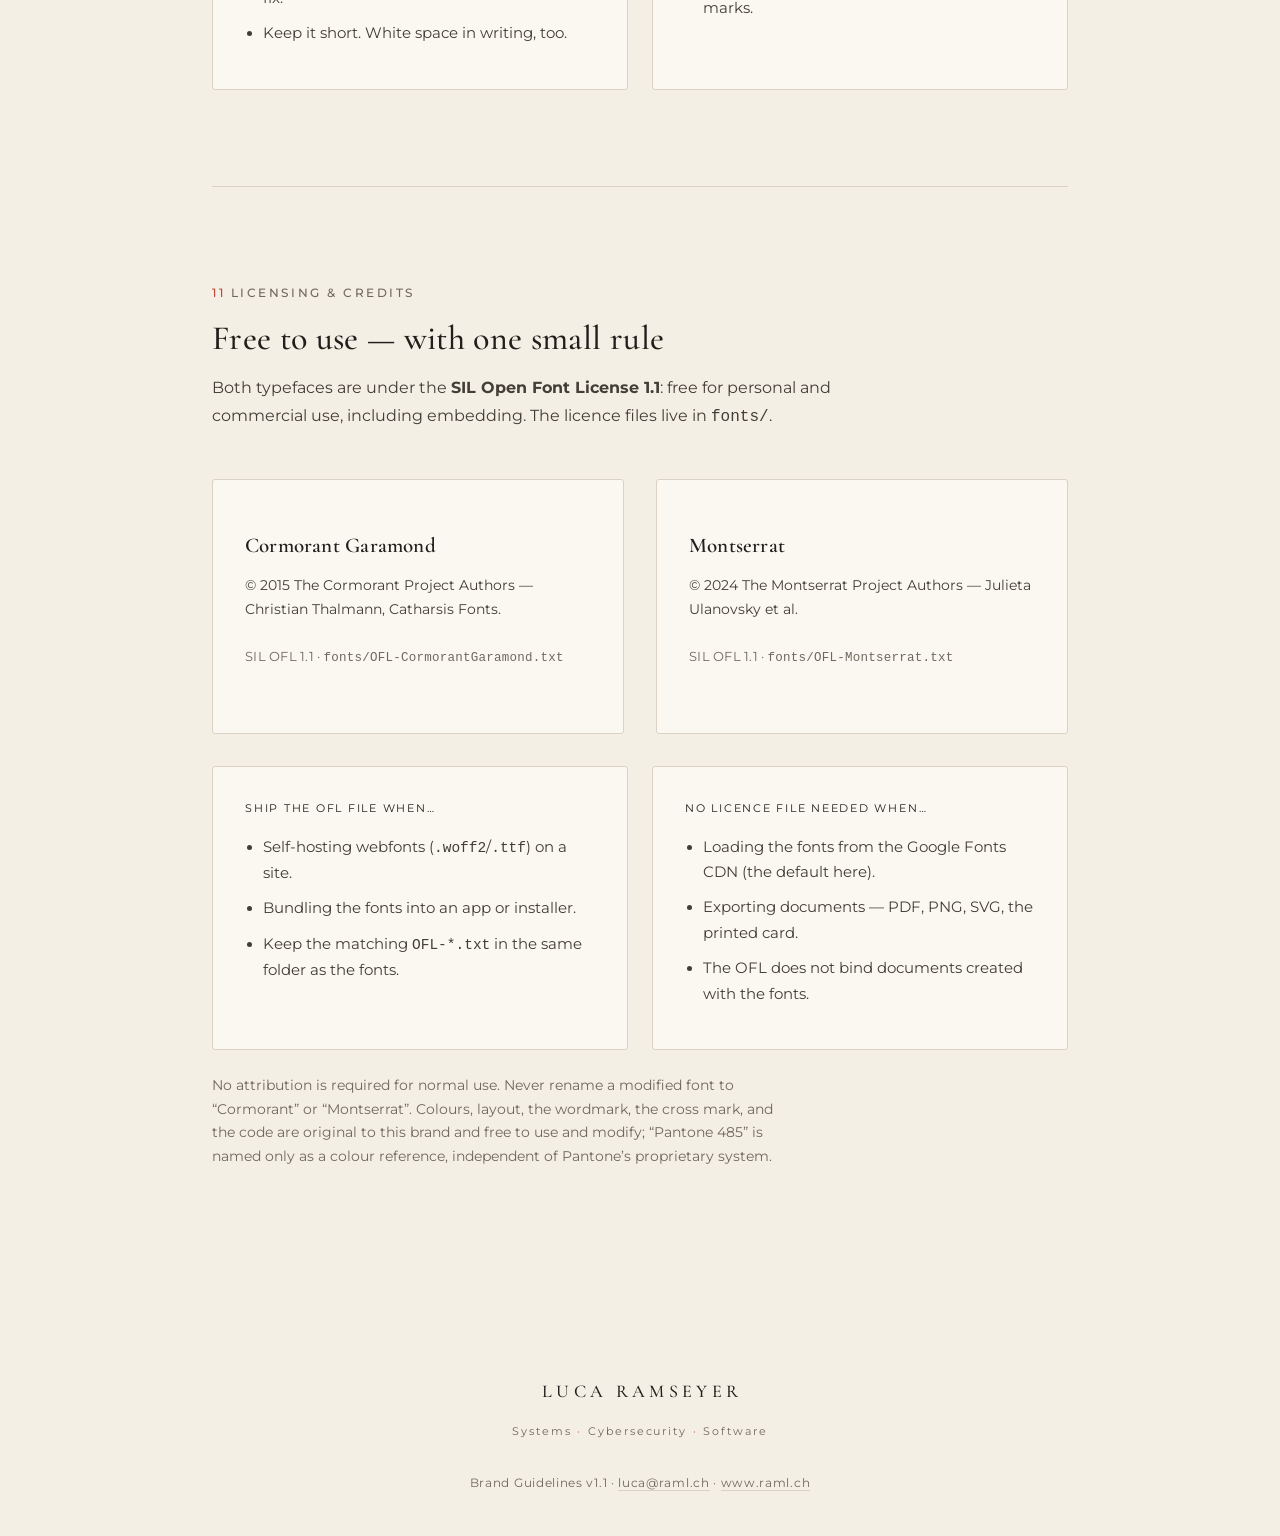
==== commit dddc4d92: "Brand v1.1: accessible captions, dark mode, charts, motion, mobile first - muted is now Stone Text #" ====
--- a/style-guide.html
+++ b/style-guide.html
@@ -2,7 +2,7 @@
 <html lang="en">
 <head>
 <meta charset="utf-8">
-<meta name="viewport" content="width=device-width, initial-scale=1">
+<meta name="viewport" content="width=device-width, initial-scale=1, viewport-fit=cover">
 <title>Luca Ramseyer — Brand Guidelines</title>
 <link rel="preconnect" href="https://fonts.googleapis.com">
 <link rel="preconnect" href="https://fonts.gstatic.com" crossorigin>
@@ -14,12 +14,20 @@
     --surface:#FBF8F1;
     --ink:#211F1C;
     --body:#423D37;
-    --muted:#857E72;
+    --muted:#6F685D;
+    --stone:#857E72;
     --red:#C0473A;
     --red-deep:#A63B30;
     --line:#DAD2C4;
+    --good:#5B7A52;
     --serif:'Cormorant Garamond', 'Cormorant', Georgia, 'Times New Roman', serif;
     --sans:'Montserrat', 'Helvetica Neue', Arial, sans-serif;
+    --mono:ui-monospace, 'SF Mono', Menlo, Consolas, monospace;
+    --chart-1:#211F1C;
+    --chart-2:#C0473A;
+    --chart-3:#857E72;
+    --chart-4:#5B7A52;
+    --chart-5:#C9BFAE;
     --text-display:56px;
     --text-h1:40px;
     --text-h2:30px;
@@ -41,12 +49,16 @@
     --s7:96px;
     --radius-ui:3px;
     --motion-fast:200ms;
+    --motion-press:140ms;
+    --motion-enter:500ms;
+    --ease-out:cubic-bezier(0.23, 1, 0.32, 1);
+    --press-scale:0.97;
     --maxw:920px;
     /* TOKENS:END */
   }
 
   *{box-sizing:border-box;}
-  html{ -webkit-text-size-adjust:100%; }
+  html{ -webkit-text-size-adjust:100%; -webkit-tap-highlight-color:transparent; }
   body{
     margin:0; background:var(--paper); color:var(--body);
     font-family:var(--sans); font-weight:400; font-size:16px; line-height:1.75;
@@ -67,7 +79,7 @@
   p{ margin:0 0 var(--s2); max-width:64ch; }
   .lead{ font-size:18px; color:var(--body); }
   a{ color:var(--ink); text-decoration:none; border-bottom:1px solid var(--line); transition:border-color .2s, color .2s; }
-  a:hover{ color:var(--red); border-color:var(--red); }
+  @media (hover:hover){ a:hover{ color:var(--red); border-color:var(--red); } }
   .dot{ color:var(--red); padding:0 .45em; }
 
   /* ---------- hero ---------- */
@@ -94,8 +106,8 @@
     text-transform:uppercase; font-size:11.5px; color:var(--muted);
   }
   .hero .meta{ margin-top:var(--s2); font-size:13px; color:var(--muted); letter-spacing:.04em; }
-  .fade{ opacity:0; transform:translateY(10px); animation:rise .9s ease forwards; }
-  .fade.d1{ animation-delay:.05s;} .fade.d2{ animation-delay:.22s;} .fade.d3{ animation-delay:.4s;} .fade.d4{ animation-delay:.56s;}
+  .fade{ opacity:0; transform:translateY(8px); animation:rise .5s cubic-bezier(.23,1,.32,1) forwards; }
+  .fade.d1{ animation-delay:.05s;} .fade.d2{ animation-delay:.12s;} .fade.d3{ animation-delay:.2s;} .fade.d4{ animation-delay:.28s;}
   @keyframes rise{ to{opacity:1; transform:none;} }
   @media (prefers-reduced-motion:reduce){ .fade{ animation:none; opacity:1; transform:none; } }
 
@@ -108,7 +120,7 @@
   /* ---------- contents ---------- */
   .toc{ display:grid; grid-template-columns:repeat(2,1fr); gap:var(--s1) var(--s5); margin-top:var(--s3);}
   .toc a{ border:0; display:flex; align-items:baseline; gap:.7em; font-size:15px; color:var(--body); padding:6px 0; }
-  .toc a:hover{ color:var(--red); }
+  @media (hover:hover){ .toc a:hover{ color:var(--red); } }
   .toc .n{ font-family:var(--serif); font-size:18px; color:var(--red); min-width:1.4em; }
 
   /* ---------- marks / logo ---------- */
@@ -163,15 +175,17 @@
   /* ---------- components ---------- */
   .btn{ display:inline-flex; align-items:center; justify-content:center; font-family:var(--sans);
     font-weight:500; font-size:12.5px; letter-spacing:.14em; text-transform:uppercase;
-    padding:13px 26px; border-radius:3px; border:1px solid var(--ink); cursor:pointer; transition:all .2s; text-decoration:none; }
+    padding:13px 26px; border-radius:3px; border:1px solid var(--ink); cursor:pointer; transition:background-color .2s, border-color .2s, color .2s, transform 140ms cubic-bezier(.23,1,.32,1); text-decoration:none; touch-action:manipulation; -webkit-user-select:none; user-select:none; }
+  .btn:active{ transform:scale(.97); }
+  @media (pointer:coarse){ .btn{ min-height:44px; } }
   .btn-primary{ background:var(--ink); color:var(--paper); }
-  .btn-primary:hover{ background:#000; border-color:#000; color:var(--paper); }
+  @media (hover:hover){ .btn-primary:hover{ background:#000; border-color:#000; color:var(--paper); } }
   .btn-ghost{ background:transparent; color:var(--ink); }
-  .btn-ghost:hover{ background:var(--ink); color:var(--paper); }
+  @media (hover:hover){ .btn-ghost:hover{ background:var(--ink); color:var(--paper); } }
   .btn-accent{ background:var(--red); border-color:var(--red); color:#fff; }
-  .btn-accent:hover{ background:var(--red-deep); border-color:var(--red-deep); }
+  @media (hover:hover){ .btn-accent:hover{ background:var(--red-deep); border-color:var(--red-deep); } }
   .row{ display:flex; gap:var(--s2); flex-wrap:wrap; align-items:center; }
-  .field{ display:block; width:100%; max-width:360px; font-family:var(--sans); font-size:14px; color:var(--ink);
+  .field{ display:block; width:100%; max-width:360px; font-family:var(--sans); font-size:16px; color:var(--ink);
     background:var(--surface); border:1px solid var(--line); border-radius:3px; padding:12px 14px; }
   .field:focus{ outline:none; border-color:var(--ink); }
   .label{ font-family:var(--sans); font-size:11px; letter-spacing:.14em; text-transform:uppercase; color:var(--muted); display:block; margin-bottom:8px; }
@@ -192,7 +206,7 @@
   .sig .id .t{ font-family:var(--sans); font-size:11px; letter-spacing:.12em; text-transform:uppercase; color:var(--muted); margin-top:3px; }
   .sig .id .c{ font-family:var(--sans); font-size:12.5px; color:var(--body); margin-top:10px; line-height:1.7; }
   .sig .id .c a{ border:0; color:var(--body); }
-  .sig .id .c a:hover{ color:var(--red); }
+  @media (hover:hover){ .sig .id .c a:hover{ color:var(--red); } }
   .sig .bar{ width:1px; align-self:stretch; background:var(--line); }
 
   /* ---------- social ---------- */
@@ -224,7 +238,25 @@
   footer .ft-tag{ font-size:11px; letter-spacing:.18em; color:var(--muted); margin-top:14px; }
   footer .ft-meta{ font-size:11.5px; color:var(--muted); margin-top:var(--s4); letter-spacing:.06em; }
   footer .ft-meta a{ color:var(--muted); border-bottom:1px solid var(--line); }
-  footer .ft-meta a:hover{ color:var(--red); border-color:var(--red); }
+  @media (hover:hover){ footer .ft-meta a:hover{ color:var(--red); border-color:var(--red); } }
+
+  /* ---------- v1.1 additions ---------- */
+  .rules{ margin:var(--s2) 0 0; padding-left:18px; max-width:68ch; }
+  .rules li{ margin-bottom:10px; font-size:14.5px; }
+  .rules li::marker{ color:var(--red); }
+  .strip{ display:flex; height:56px; border-radius:3px; overflow:hidden; border:1px solid var(--line); margin-top:var(--s2); }
+  .strip i{ flex:1; display:flex; align-items:flex-end; padding:6px 8px; font-style:normal; font-size:10.5px; letter-spacing:.06em; }
+  .dark-demo{ background:#1C1A18; color:#CFC8BB; border-radius:3px; padding:var(--s4); margin-top:var(--s2); }
+  .dark-demo .t{ font-family:var(--serif); font-size:26px; color:#F4EFE4; }
+  .dark-demo .c{ font-size:13px; color:#A39B8E; margin-top:6px; }
+  .dark-demo .btn{ margin-top:var(--s3); background:#F4EFE4; color:#1C1A18; border-color:#F4EFE4; }
+  .phone{ width:220px; border:1px solid var(--line); border-radius:28px; padding:14px 10px; background:var(--surface); flex:none; }
+  .phone .scr{ background:var(--paper); border-radius:18px; padding:28px 16px 20px; min-height:340px; }
+  .phone .wm{ font-size:9.5px; letter-spacing:.24em; }
+  .phone .h{ font-family:var(--serif); font-size:24px; line-height:1.15; color:var(--ink); margin:22px 0 8px; }
+  .phone .p{ font-size:11px; line-height:1.6; }
+  .phone .b{ display:flex; align-items:center; justify-content:center; height:30px; margin-top:16px; background:var(--ink); color:var(--paper); font-size:8.5px; letter-spacing:.14em; text-transform:uppercase; border-radius:3px; }
+  .phone .bar{ height:7px; background:var(--ink); margin-top:10px; } .phone .bar.s{ width:62%; background:#C9BFAE; }
 
   @media (max-width:680px){
     .toc{ grid-template-columns:1fr; }
@@ -232,9 +264,11 @@
     section{ padding:var(--s6) 0; }
     .sig{ flex-direction:column; align-items:flex-start; }
     .sig .bar{ display:none; }
+    .wrap{ padding:0 max(16px, env(safe-area-inset-left), env(safe-area-inset-right)); }
+    .phone{ margin:0 auto; }
   }
 </style>
-  <script type="application/json" id="brand-tokens">{"$name":"Luca Ramseyer — Brand Tokens","$description":"Single source of truth. Run build_tokens.py to regenerate tokens/tokens.css, tokens/theme.css and the :root block + embedded JSON in style-guide.html.","$version":"1.0.0","color":{"paper":{"hex":"#F4EFE4","rgb":"244 239 228","cmyk":"4 6 11 0","role":"primary surface / paper"},"surface":{"hex":"#FBF8F1","rgb":"251 248 241","cmyk":"1 2 5 0","role":"elevated panels / cards"},"ink":{"hex":"#211F1C","rgb":"33 31 28","cmyk":"40 30 30 100","role":"wordmark / headings (print: rich black)"},"body":{"hex":"#423D37","rgb":"66 61 55","cmyk":"0 0 0 82","role":"body text"},"muted":{"hex":"#857E72","rgb":"133 126 114","cmyk":"0 5 14 48","role":"captions / secondary"},"red":{"hex":"#C0473A","rgb":"192 71 58","cmyk":"0 65 72 22","role":"accent — use sparingly"},"red-deep":{"hex":"#A63B30","rgb":"166 59 48","cmyk":"0 64 71 35","role":"accent hover / pressed"},"line":{"hex":"#DAD2C4","rgb":"218 210 196","cmyk":"0 4 10 15","role":"hairline rules / borders"}},"font":{"serif":"'Cormorant Garamond', 'Cormorant', Georgia, 'Times New Roman', serif","sans":"'Montserrat', 'Helvetica Neue', Arial, sans-serif","googleImport":"https://fonts.googleapis.com/css2?family=Cormorant+Garamond:wght@400;500;600&family=Montserrat:wght@300;400;500;600&display=swap"},"license":{"fonts":{"id":"SIL Open Font License 1.1","url":"https://openfontlicense.org","commercialUse":true,"attributionRequired":false,"note":"Free for personal & commercial use, including embedding and modification. Include the matching OFL file ONLY when redistributing the font FILES themselves (e.g. self-hosting webfonts or bundling in an app). Documents/exports (PDF, PNG, SVG) and Google Fonts CDN usage need NO license file.","files":{"Cormorant Garamond":{"copyright":"Copyright 2015 The Cormorant Project Authors (github.com/CatharsisFonts/Cormorant)","ofl":"fonts/OFL-CormorantGaramond.txt","reservedFontName":false},"Montserrat":{"copyright":"Copyright 2024 The Montserrat Project Authors (github.com/JulietaUla/Montserrat)","ofl":"fonts/OFL-Montserrat.txt","reservedFontName":false}}}},"type":{"display":56,"h1":40,"h2":30,"h3":21,"body":16,"small":13,"eyebrow":12},"tracking":{"wordmark":"0.24em","label":"0.14em","eyebrow":"0.22em"},"leading":{"body":1.75,"tight":1.15},"space":[8,16,24,32,48,64,96],"radius":{"ui":"3px","mark":"10%"},"motion":{"fast":"200ms"},"layout":{"maxWidth":"920px"}}</script>
+  <script type="application/json" id="brand-tokens">{"$name":"Luca Ramseyer — Brand Tokens","$description":"Single source of truth. Run build_tokens.py to regenerate tokens/tokens.css, tokens/theme.css and the :root block + embedded JSON in style-guide.html.","$version":"1.1.0","color":{"paper":{"hex":"#F4EFE4","rgb":"244 239 228","cmyk":"4 6 11 0","role":"primary surface / paper"},"surface":{"hex":"#FBF8F1","rgb":"251 248 241","cmyk":"1 2 5 0","role":"elevated panels / cards"},"ink":{"hex":"#211F1C","rgb":"33 31 28","cmyk":"40 30 30 100","role":"wordmark / headings (print: rich black)"},"body":{"hex":"#423D37","rgb":"66 61 55","cmyk":"0 0 0 82","role":"body text"},"muted":{"hex":"#6F685D","rgb":"111 104 93","cmyk":"0 6 16 56","role":"captions / secondary text (4.8:1 on paper, passes WCAG AA)"},"stone":{"hex":"#857E72","rgb":"133 126 114","cmyk":"0 5 14 48","role":"non-text only: icons, disabled states, chart series (3.5:1, too light for small text)"},"red":{"hex":"#C0473A","rgb":"192 71 58","cmyk":"0 65 72 22","role":"accent — use sparingly"},"red-deep":{"hex":"#A63B30","rgb":"166 59 48","cmyk":"0 64 71 35","role":"accent hover / pressed"},"line":{"hex":"#DAD2C4","rgb":"218 210 196","cmyk":"0 4 10 15","role":"hairline rules / borders"},"good":{"hex":"#5B7A52","rgb":"91 122 82","cmyk":"25 0 33 52","role":"positive / success, sparingly"}},"font":{"serif":"'Cormorant Garamond', 'Cormorant', Georgia, 'Times New Roman', serif","sans":"'Montserrat', 'Helvetica Neue', Arial, sans-serif","googleImport":"https://fonts.googleapis.com/css2?family=Cormorant+Garamond:ital,wght@0,400;0,500;0,600;1,400&family=Montserrat:wght@300;400;500;600&display=swap","mono":"ui-monospace, 'SF Mono', Menlo, Consolas, monospace"},"license":{"fonts":{"id":"SIL Open Font License 1.1","url":"https://openfontlicense.org","commercialUse":true,"attributionRequired":false,"note":"Free for personal & commercial use, including embedding and modification. Include the matching OFL file ONLY when redistributing the font FILES themselves (e.g. self-hosting webfonts or bundling in an app). Documents/exports (PDF, PNG, SVG) and Google Fonts CDN usage need NO license file.","files":{"Cormorant Garamond":{"copyright":"Copyright 2015 The Cormorant Project Authors (github.com/CatharsisFonts/Cormorant)","ofl":"fonts/OFL-CormorantGaramond.txt","reservedFontName":false},"Montserrat":{"copyright":"Copyright 2024 The Montserrat Project Authors (github.com/JulietaUla/Montserrat)","ofl":"fonts/OFL-Montserrat.txt","reservedFontName":false}}}},"type":{"display":56,"h1":40,"h2":30,"h3":21,"body":16,"small":13,"eyebrow":12},"tracking":{"wordmark":"0.24em","label":"0.14em","eyebrow":"0.22em"},"leading":{"body":1.75,"tight":1.15},"space":[8,16,24,32,48,64,96],"radius":{"ui":"3px","mark":"10%"},"motion":{"fast":"200ms","press":"140ms","enter":"500ms","easeOut":"cubic-bezier(0.23, 1, 0.32, 1)","pressScale":"0.97"},"layout":{"maxWidth":"920px"},"dark":{"$description":"Dark theme, after the mono-dark wallpapers: ink ground, cream type, one accent. Applied via prefers-color-scheme.","paper":"#1C1A18","surface":"#24221F","ink":"#F4EFE4","body":"#CFC8BB","muted":"#A39B8E","red":"#DB6B5D","red-deep":"#E58478","line":"#36332E","good":"#8FAE85"},"chart":{"$description":"Series order. Ink carries the main series; red only highlights the one value that matters.","light":["#211F1C","#C0473A","#857E72","#5B7A52","#C9BFAE"],"dark":["#F4EFE4","#DB6B5D","#A39B8E","#8FAE85","#5A554D"]}}</script>
 </head>
 <body>
 
@@ -244,7 +278,7 @@
   <div class="tagline fade d2">Systems<span class="sep">·</span>Cybersecurity<span class="sep">·</span>Software</div>
   <div class="rule fade d3"></div>
   <div class="docline fade d3">Brand &amp; Identity Guidelines</div>
-  <div class="meta fade d4">Version 1.0<span class="dot">·</span>raml.ch</div>
+  <div class="meta fade d4">Version 1.1<span class="dot">·</span>raml.ch</div>
 </header>
 
 <main class="wrap">
@@ -260,7 +294,7 @@
       <a href="#colour"><span class="n">03</span>Colour</a>
       <a href="#type"><span class="n">04</span>Typography</a>
       <a href="#components"><span class="n">05</span>Web components</a>
-      <a href="#layout"><span class="n">06</span>Layout &amp; spacing</a>
+      <a href="#layout"><span class="n">06</span>Layout, spacing &amp; mobile</a>
       <a href="#email"><span class="n">07</span>Email</a>
       <a href="#social"><span class="n">08</span>Social media</a>
       <a href="#wallpapers"><span class="n">09</span>Wallpapers</a>
@@ -384,8 +418,16 @@
         </div>
       </div>
       <div class="sw">
+        <div class="chip" style="background:#6F685D;"></div>
+        <div class="info"><div class="name">Stone Text</div><div class="role">Captions / secondary text · 4.8:1</div>
+          <div class="val"><span>HEX</span><b>#6F685D</b></div>
+          <div class="val"><span>RGB</span><b>111 · 104 · 93</b></div>
+          <div class="val"><span>CMYK</span><b>0 · 6 · 16 · 56</b></div>
+        </div>
+      </div>
+      <div class="sw">
         <div class="chip" style="background:#857E72;"></div>
-        <div class="info"><div class="name">Stone</div><div class="role">Captions / secondary</div>
+        <div class="info"><div class="name">Stone</div><div class="role">Non-text only: icons, disabled, charts</div>
           <div class="val"><span>HEX</span><b>#857E72</b></div>
           <div class="val"><span>RGB</span><b>133 · 126 · 114</b></div>
           <div class="val"><span>CMYK</span><b>0 · 5 · 14 · 48</b></div>
@@ -407,6 +449,14 @@
           <div class="val"><span>CMYK</span><b>0 · 4 · 10 · 15</b></div>
         </div>
       </div>
+      <div class="sw">
+        <div class="chip" style="background:#5B7A52;"></div>
+        <div class="info"><div class="name">Sage</div><div class="role">Positive / success, sparingly</div>
+          <div class="val"><span>HEX</span><b>#5B7A52</b></div>
+          <div class="val"><span>RGB</span><b>91 · 122 · 82</b></div>
+          <div class="val"><span>CMYK</span><b>25 · 0 · 33 · 52</b></div>
+        </div>
+      </div>
     </div>
 
     <h3 style="margin-top:var(--s6);">Usage balance</h3>
@@ -414,10 +464,36 @@
     <div class="ratio">
       <i style="background:#F4EFE4; flex:72;"></i>
       <i style="background:#211F1C; flex:20;"></i>
-      <i style="background:#857E72; flex:5;"></i>
+      <i style="background:#6F685D; flex:5;"></i>
       <i style="background:#C0473A; flex:3;"></i>
     </div>
-    <p style="margin-top:var(--s3); font-size:13px; color:var(--muted);">* Ink is screen <b>#211F1C</b>; in print use the rich black <b>C40 M30 Y30 K100</b> for the wordmark. For an official flag-red alternative on the mark, use Pantone&nbsp;485 (≈ #D52B1E). Body text on cream clears WCAG AA; reserve Stone for non-essential captions.</p>
+    <p style="margin-top:var(--s3); font-size:13px; color:var(--muted);">* Ink is screen <b>#211F1C</b>; in print use the rich black <b>C40 M30 Y30 K100</b> for the wordmark. For an official flag-red alternative on the mark, use Pantone&nbsp;485 (≈ #D52B1E). Body text and Stone Text on cream clear WCAG AA. Stone itself is only 3.5:1, so keep it off text.</p>
+
+    <h3 style="margin-top:var(--s6);">Dark mode</h3>
+    <p class="caption" style="margin-top:var(--s1);">Follows the device setting. Built from the mono-dark wallpapers: ink ground, cream type, a lifted red. Use the tokens and dark mode comes for free; never hardcode light-only colours.</p>
+    <div class="strip">
+      <i style="background:#1C1A18; color:#A39B8E;">Paper #1C1A18</i>
+      <i style="background:#24221F; color:#A39B8E;">Surface #24221F</i>
+      <i style="background:#F4EFE4; color:#1C1A18;">Ink #F4EFE4</i>
+      <i style="background:#CFC8BB; color:#1C1A18;">Body #CFC8BB</i>
+      <i style="background:#A39B8E; color:#1C1A18;">Muted #A39B8E</i>
+      <i style="background:#DB6B5D; color:#1C1A18;">Red #DB6B5D</i>
+    </div>
+    <div class="dark-demo">
+      <div class="t">Detection &amp; response</div>
+      <div class="c">Same hierarchy, same restraint, inverted ground.</div>
+      <span class="btn">Get in touch</span>
+    </div>
+
+    <h3 style="margin-top:var(--s6);">Charts</h3>
+    <p class="caption" style="margin-top:var(--s1);">Series in this order. Ink carries the main series; red marks only the one value that matters. Hairline gridlines, Stone Text labels, direct labels over legends.</p>
+    <div class="strip">
+      <i style="background:#211F1C; color:#F4EFE4;">1 Ink</i>
+      <i style="background:#C0473A; color:#fff;">2 Red</i>
+      <i style="background:#857E72; color:#fff;">3 Stone</i>
+      <i style="background:#5B7A52; color:#fff;">4 Sage</i>
+      <i style="background:#C9BFAE; color:#211F1C;">5 Sand</i>
+    </div>
   </section>
 
   <!-- 04 TYPE -->
@@ -455,10 +531,11 @@
     </div>
 
     <h3 style="margin-top:var(--s6);">Web font setup</h3>
-    <div class="codeblock">&lt;link href="https://fonts.googleapis.com/css2?family=Cormorant+Garamond:wght@400;500;600&amp;family=Montserrat:wght@300;400;500;600&amp;display=swap" rel="stylesheet"&gt;
-
---font-display: "Cormorant Garamond", Georgia, serif;
---font-sans:    "Montserrat", "Helvetica Neue", Arial, sans-serif;</div>
+    <div class="codeblock">&lt;link href="https://fonts.googleapis.com/css2?family=Cormorant+Garamond:ital,wght@0,400;0,500;0,600;1,400&amp;family=Montserrat:wght@300;400;500;600&amp;display=swap" rel="stylesheet"&gt;
+
+--serif: "Cormorant Garamond", "Cormorant", Georgia, serif;
+--sans:  "Montserrat", "Helvetica Neue", Arial, sans-serif;
+--mono:  ui-monospace, "SF Mono", Menlo, Consolas, monospace;  /* code only */</div>
   </section>
 
   <!-- 05 COMPONENTS -->
@@ -466,7 +543,7 @@
     <div class="section-head">
       <p class="eyebrow"><span class="num">05</span>Web components</p>
       <h2>Interface elements</h2>
-      <p class="desc">Minimal, near-square corners (3&nbsp;px), hairline borders, uppercase tracked labels. Motion is subtle — a 200&nbsp;ms colour transition, nothing more.</p>
+      <p class="desc">Minimal, near-square corners (3&nbsp;px), hairline borders, uppercase tracked labels. Motion is subtle: 200&nbsp;ms colour transitions and a small press, nothing more.</p>
     </div>
 
     <h3>Buttons</h3>
@@ -489,12 +566,23 @@
         <div class="caption">The separator dot is the recurring brand motif.</div>
       </div>
     </div>
+
+    <h3 style="margin-top:var(--s6);">Interaction &amp; motion</h3>
+    <ul class="rules">
+      <li>Press: buttons scale to 0.97 on <code>:active</code> over 140&nbsp;ms, so touch gets feedback the moment a finger lands.</li>
+      <li>Hover effects live inside <code>@media (hover: hover)</code>. Phones fake hover on tap and leave it stuck.</li>
+      <li>Transitions name their properties (colour, border, transform). Never <code>transition: all</code>.</li>
+      <li>Entrances: under 500&nbsp;ms, strong ease-out <code>cubic-bezier(0.23, 1, 0.32, 1)</code>, only <code>transform</code> and <code>opacity</code>. Never animate frequent actions.</li>
+      <li>Respect <code>prefers-reduced-motion</code>: drop movement, keep colour changes.</li>
+      <li>Focus: a visible 2&nbsp;px ink outline on <code>:focus-visible</code>. Never remove focus without a replacement.</li>
+    </ul>
+    <p class="caption">A ready-made implementation of these tokens and components, light and dark, lives at <a href="https://pages.lram.ch/brand.css">pages.lram.ch/brand.css</a>.</p>
   </section>
 
   <!-- 06 LAYOUT -->
   <section id="layout">
     <div class="section-head">
-      <p class="eyebrow"><span class="num">06</span>Layout &amp; spacing</p>
+      <p class="eyebrow"><span class="num">06</span>Layout, spacing &amp; mobile</p>
       <h2>Room to breathe</h2>
       <p class="desc">Whitespace is the most important element. Center hero content; left-align reading content within a ~920&nbsp;px column. Use an 8-point spacing scale so rhythm stays consistent.</p>
     </div>
@@ -505,6 +593,30 @@
       <div style="text-align:center;"><div style="width:32px;height:32px;background:var(--ink);"></div><div class="caption">32</div></div>
       <div style="text-align:center;"><div style="width:48px;height:48px;background:var(--ink);"></div><div class="caption">48</div></div>
       <div style="text-align:center;"><div style="width:64px;height:64px;background:var(--ink);"></div><div class="caption">64</div></div>
+    </div>
+
+    <h3 style="margin-top:var(--s6);">Mobile first</h3>
+    <p class="caption" style="margin-top:var(--s1);">Most people meet the brand on a phone. Design the 360&ndash;430&nbsp;px layout first, then let it open up.</p>
+    <div class="logo-row" style="margin-top:var(--s3); align-items:flex-start;">
+      <div class="phone" aria-hidden="true"><div class="scr">
+        <div class="wm">LUCA RAMSEYER</div>
+        <div class="h">Secure by design.</div>
+        <div class="p">One column, 16&nbsp;px edges, generous air. The hierarchy survives the small screen.</div>
+        <div class="b">Get in touch</div>
+        <div class="bar"></div><div class="bar s"></div>
+      </div></div>
+      <ul class="rules grow" style="margin-top:0;">
+        <li><b>One column at 360&nbsp;px.</b> Add columns with <code>min-width</code> queries or <code>repeat(auto-fit, minmax(240px, 1fr))</code>. No fixed widths.</li>
+        <li><b>The page never scrolls sideways.</b> Wide tables, code and charts scroll inside their own box.</li>
+        <li><b>16&nbsp;px side padding</b> that respects the notch: <code>viewport-fit=cover</code> plus <code>env(safe-area-inset-*)</code>.</li>
+        <li><b>Touch targets 44&times;44&nbsp;px</b> at least, with 8&nbsp;px between them.</li>
+        <li><b>Nothing only on hover.</b> Tooltips and details also open on tap.</li>
+        <li><b>Type holds up small:</b> body 16&nbsp;px, nothing under 12&nbsp;px, h1 32&ndash;40&nbsp;px on phones. Form fields at 16&nbsp;px so iOS does not zoom.</li>
+        <li><b>Never block zoom</b> (<code>user-scalable=no</code>, <code>maximum-scale=1</code>).</li>
+        <li><b>Full-height heroes use <code>100svh</code></b>, not <code>100vh</code>, so the browser bar never cuts them off.</li>
+        <li><b>Status bar:</b> one <code>theme-color</code> per colour scheme, matching the page ground.</li>
+        <li><b>Test on a real phone.</b> Desktop emulation hides sticky hover, input zoom and safe areas.</li>
+      </ul>
     </div>
   </section>
 
@@ -687,7 +799,7 @@
 <footer>
   <div class="wm">LUCA RAMSEYER</div>
   <div class="ft-tag">Systems<span style="color:var(--red); padding:0 .5em;">·</span>Cybersecurity<span style="color:var(--red); padding:0 .5em;">·</span>Software</div>
-  <div class="ft-meta">Brand Guidelines v1.0 · <a href="mailto:luca@raml.ch">luca@raml.ch</a> · <a href="https://raml.ch">www.raml.ch</a></div>
+  <div class="ft-meta">Brand Guidelines v1.1 · <a href="mailto:luca@raml.ch">luca@raml.ch</a> · <a href="https://raml.ch">www.raml.ch</a></div>
 </footer>
 
 </body>
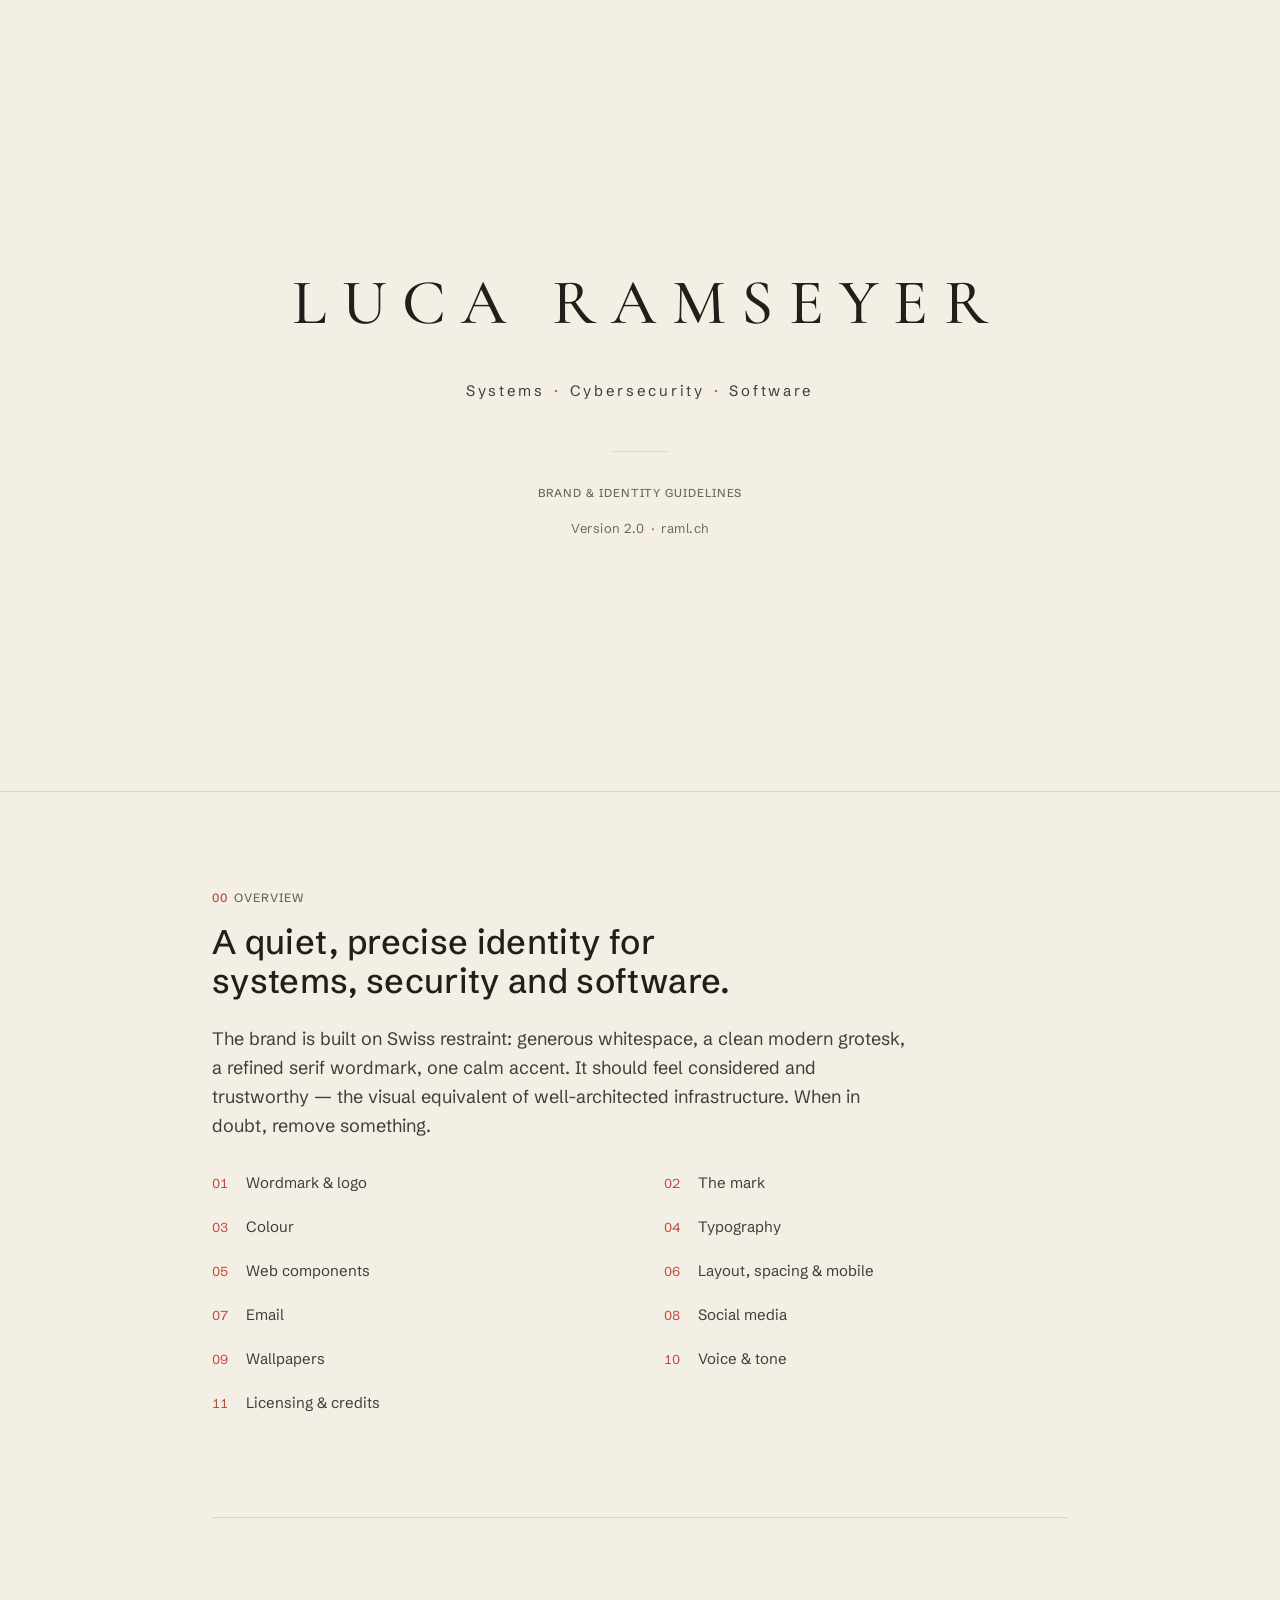
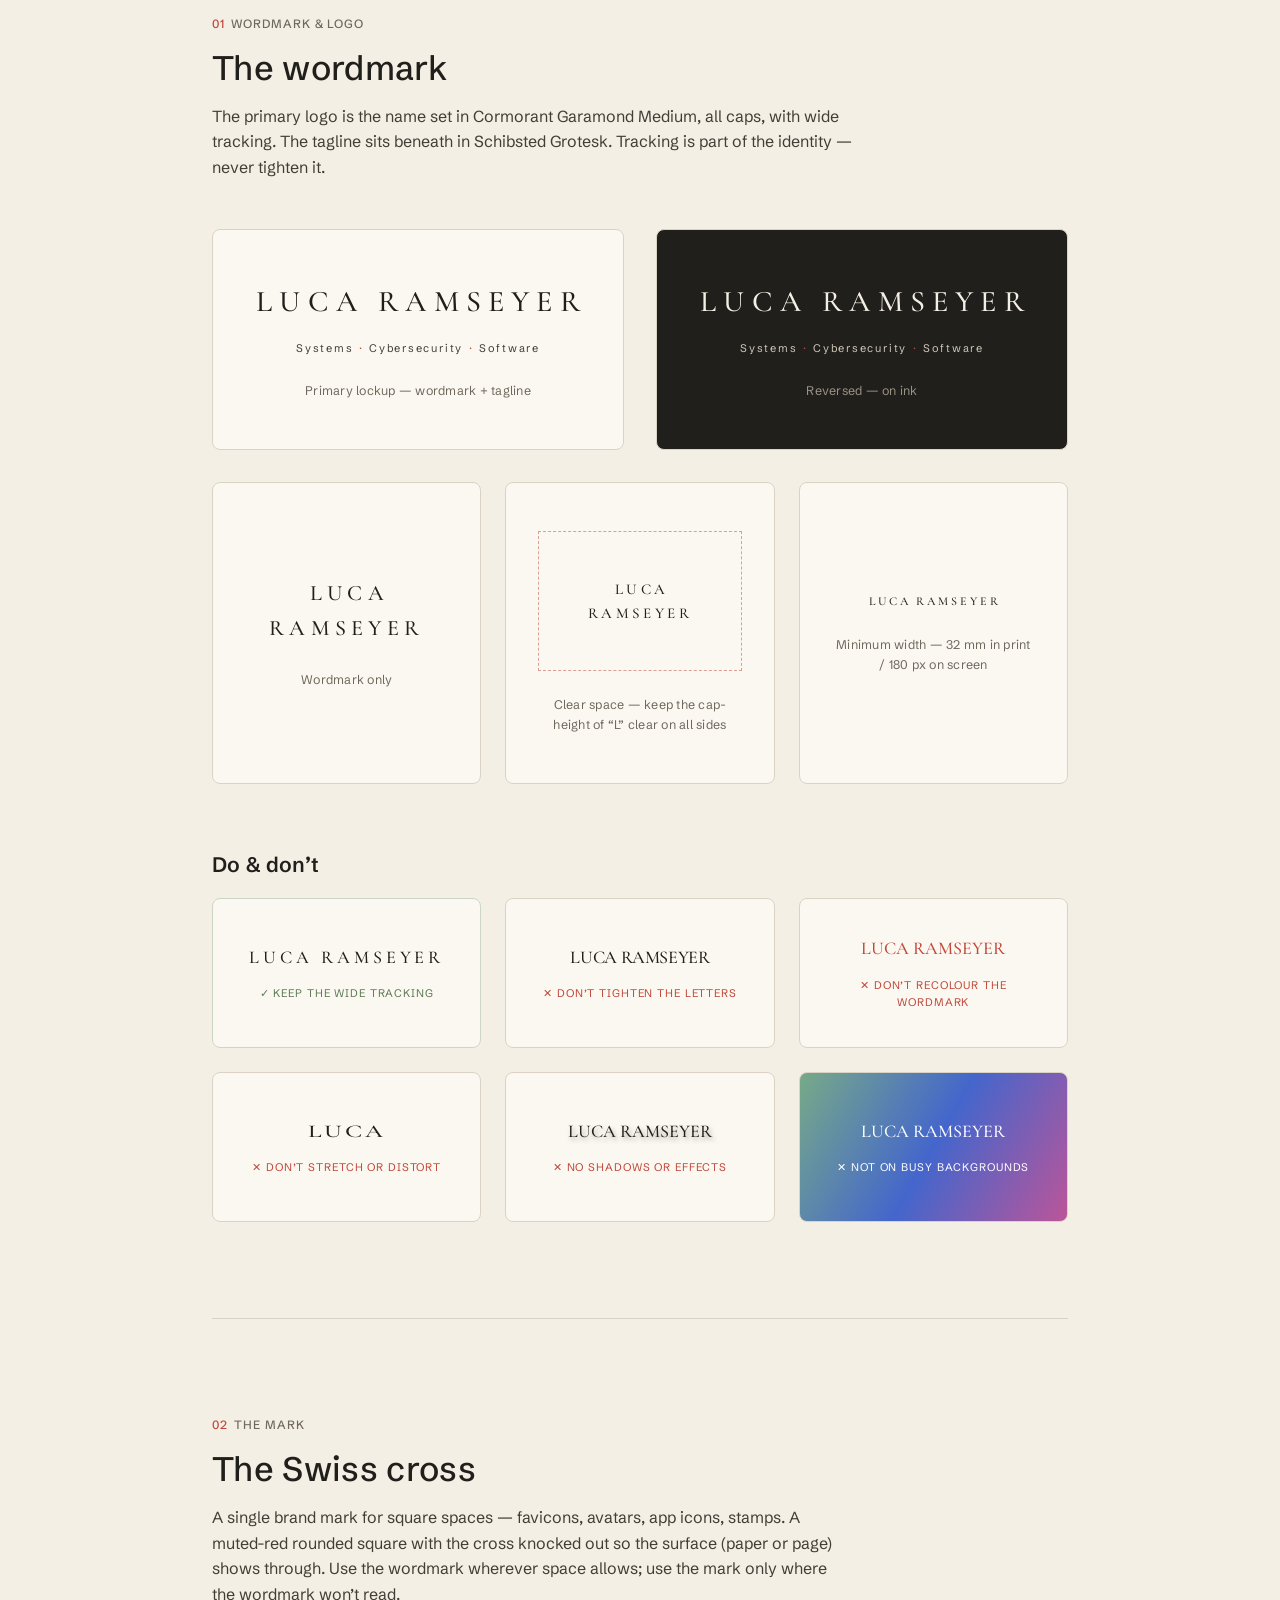
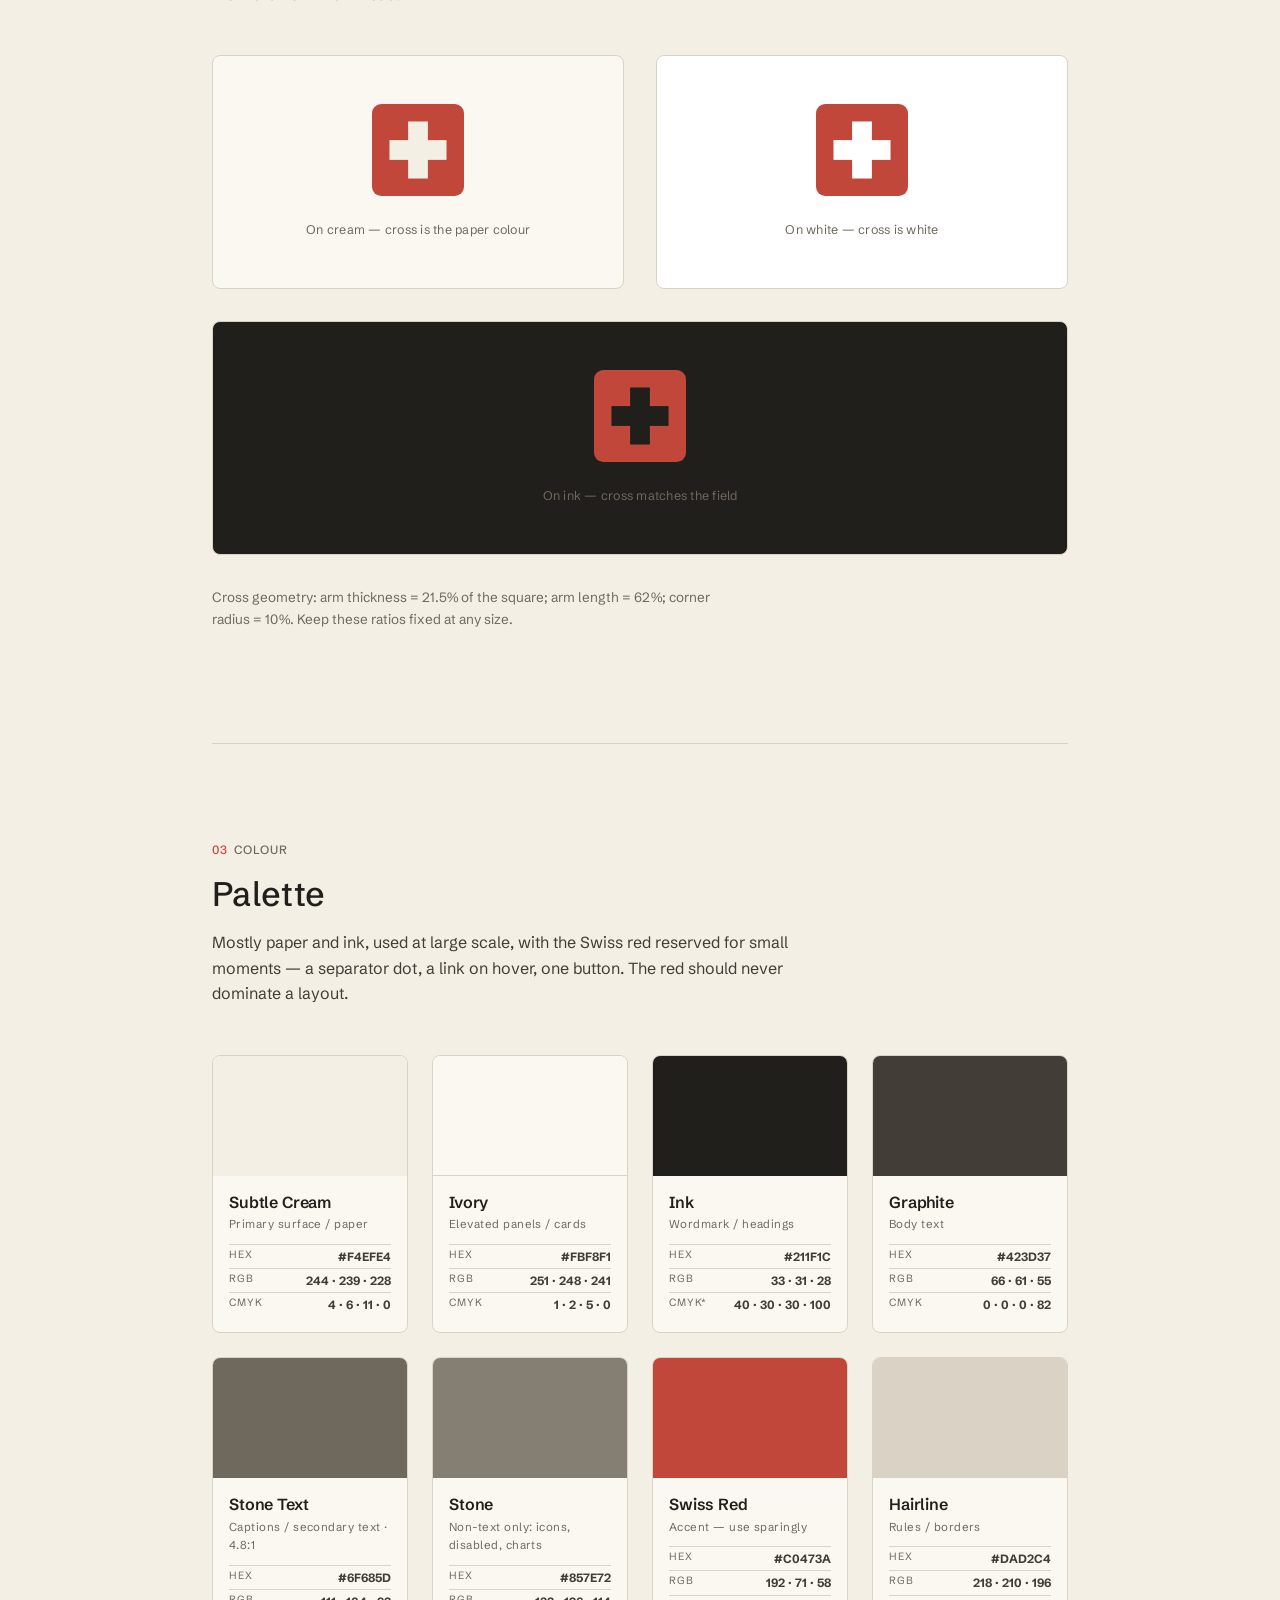
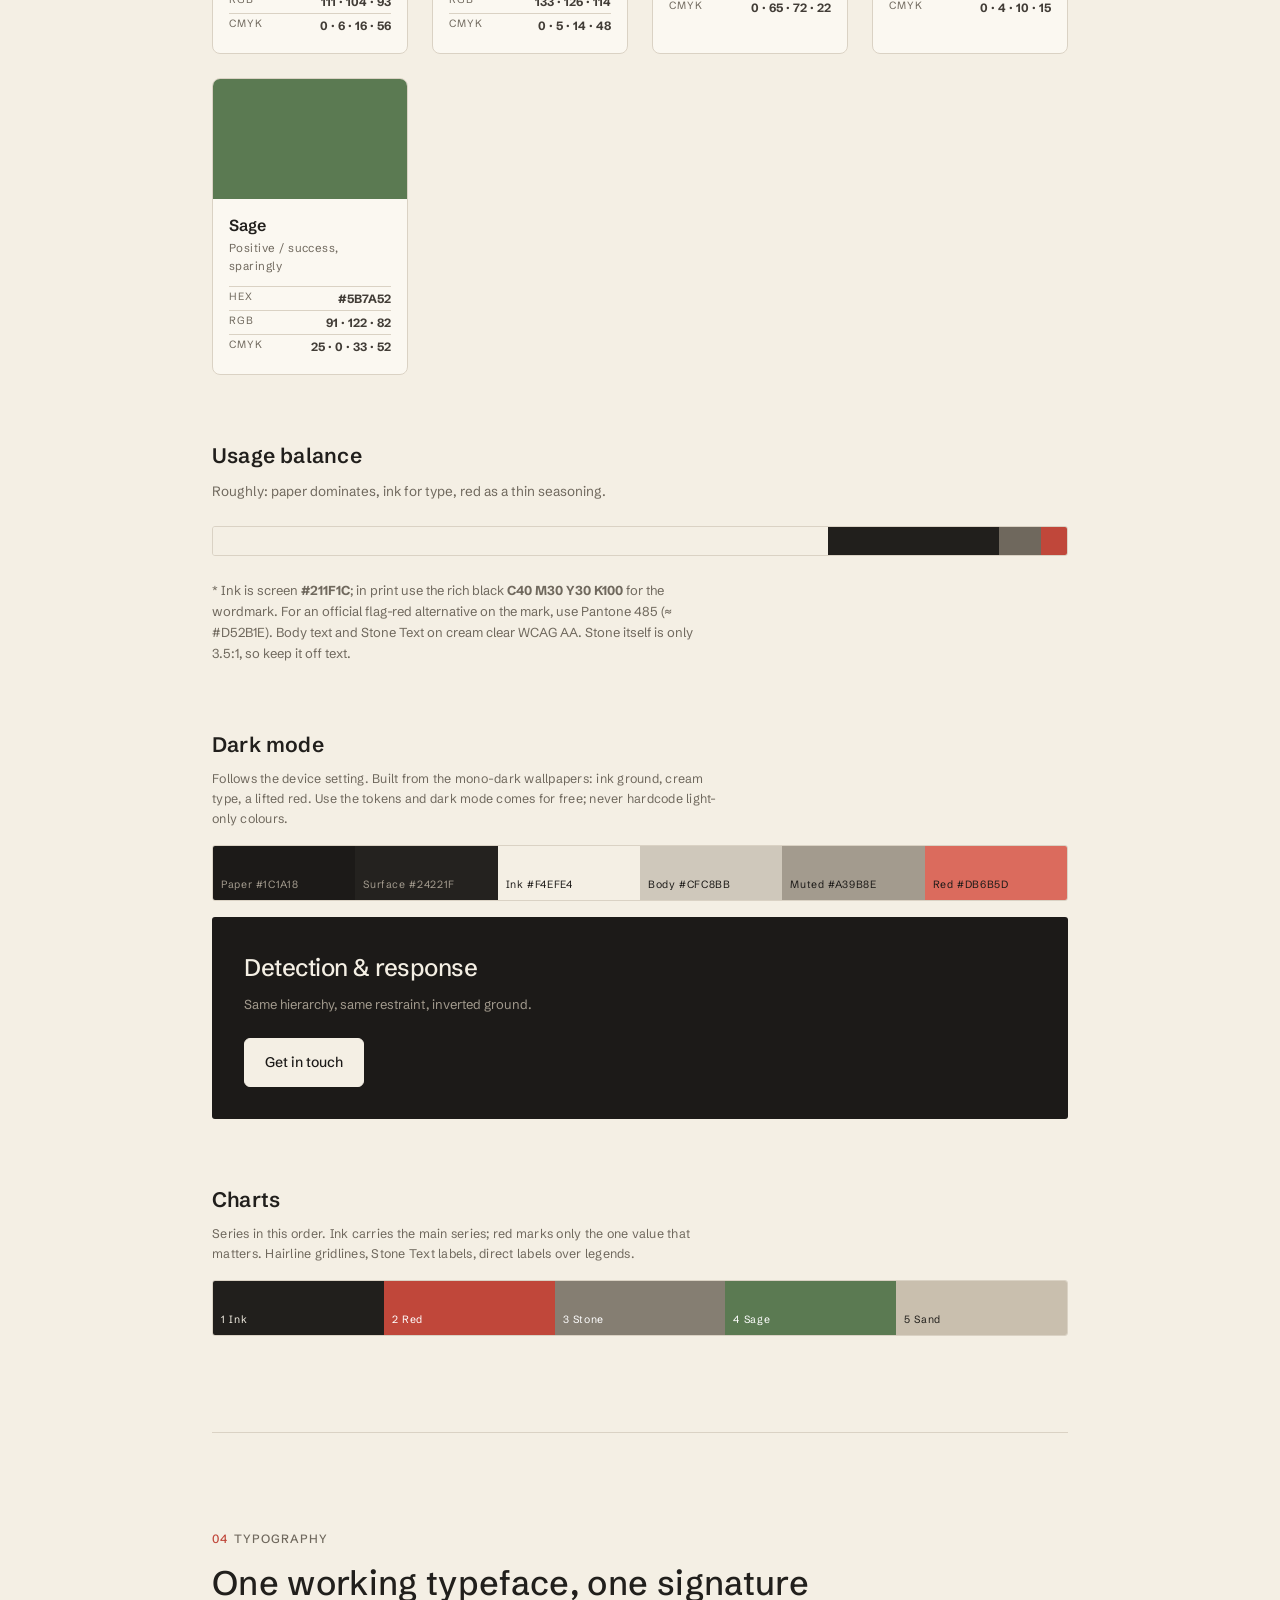
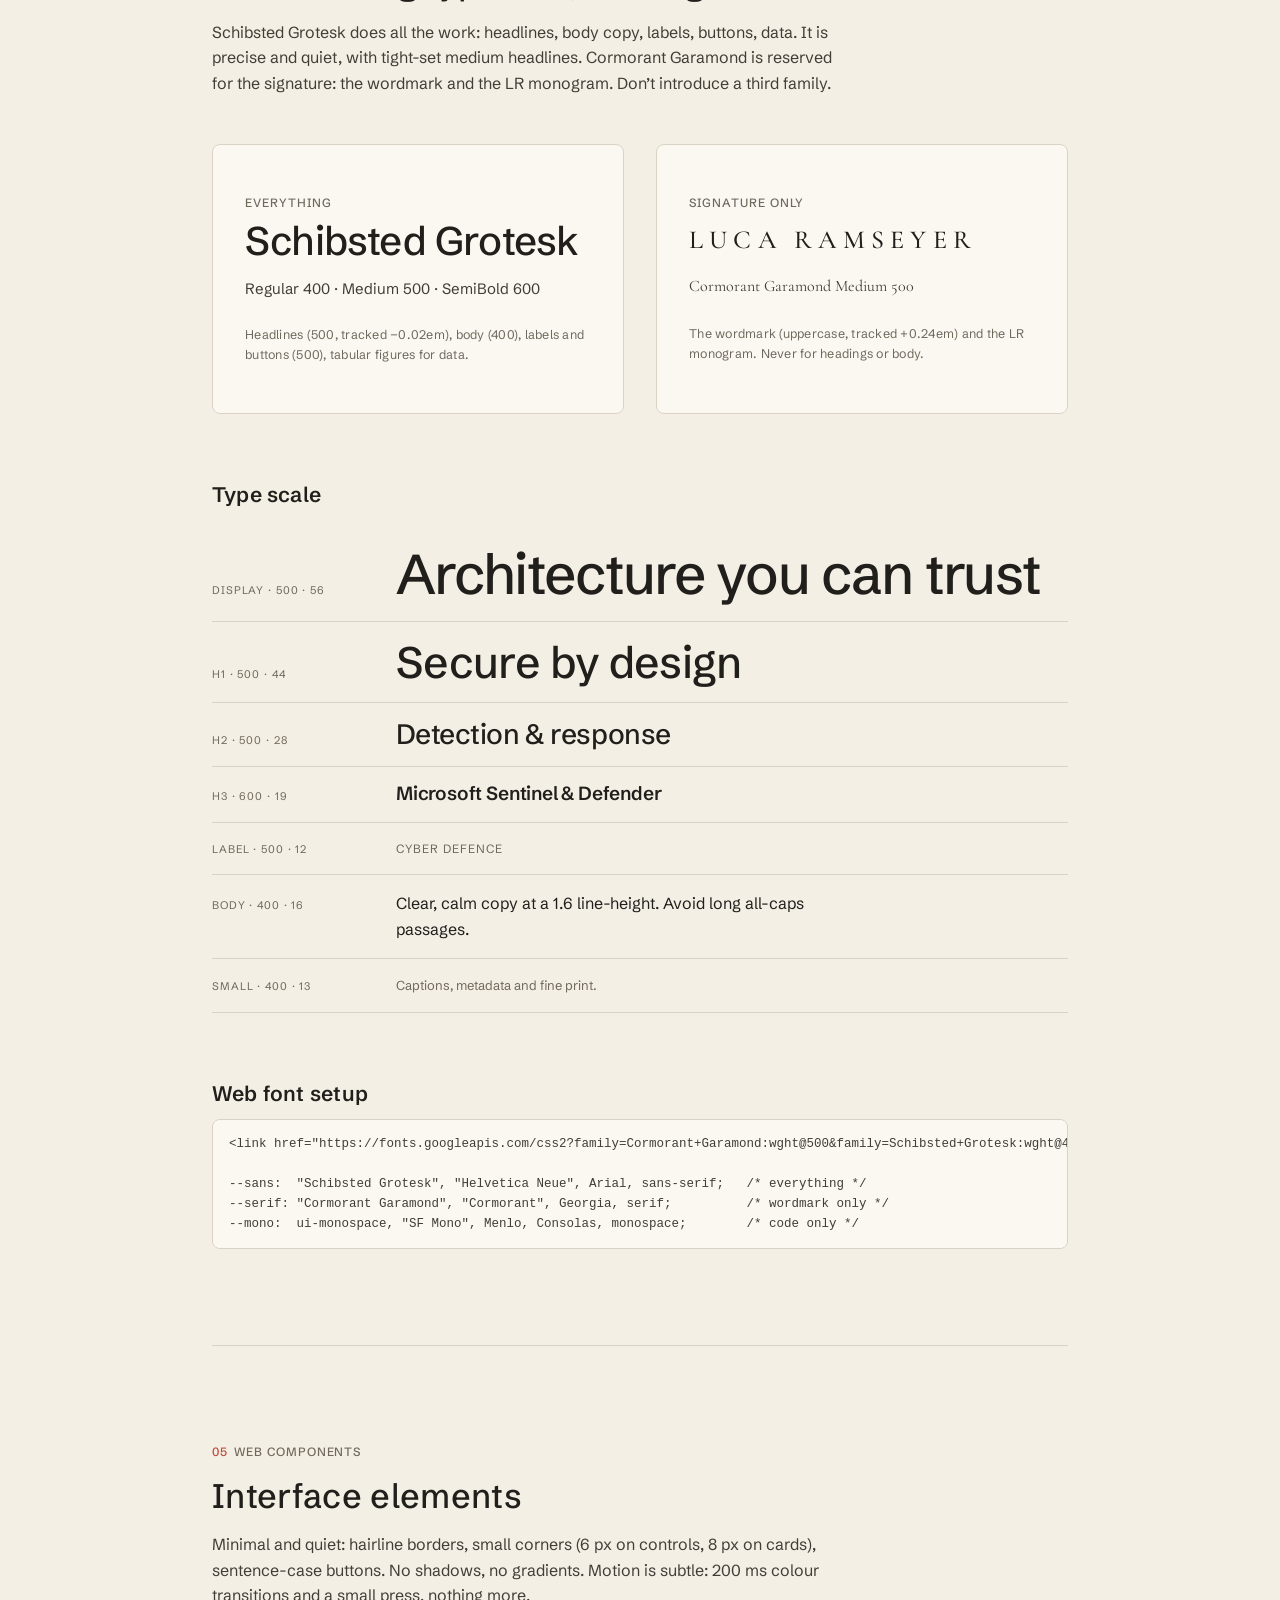
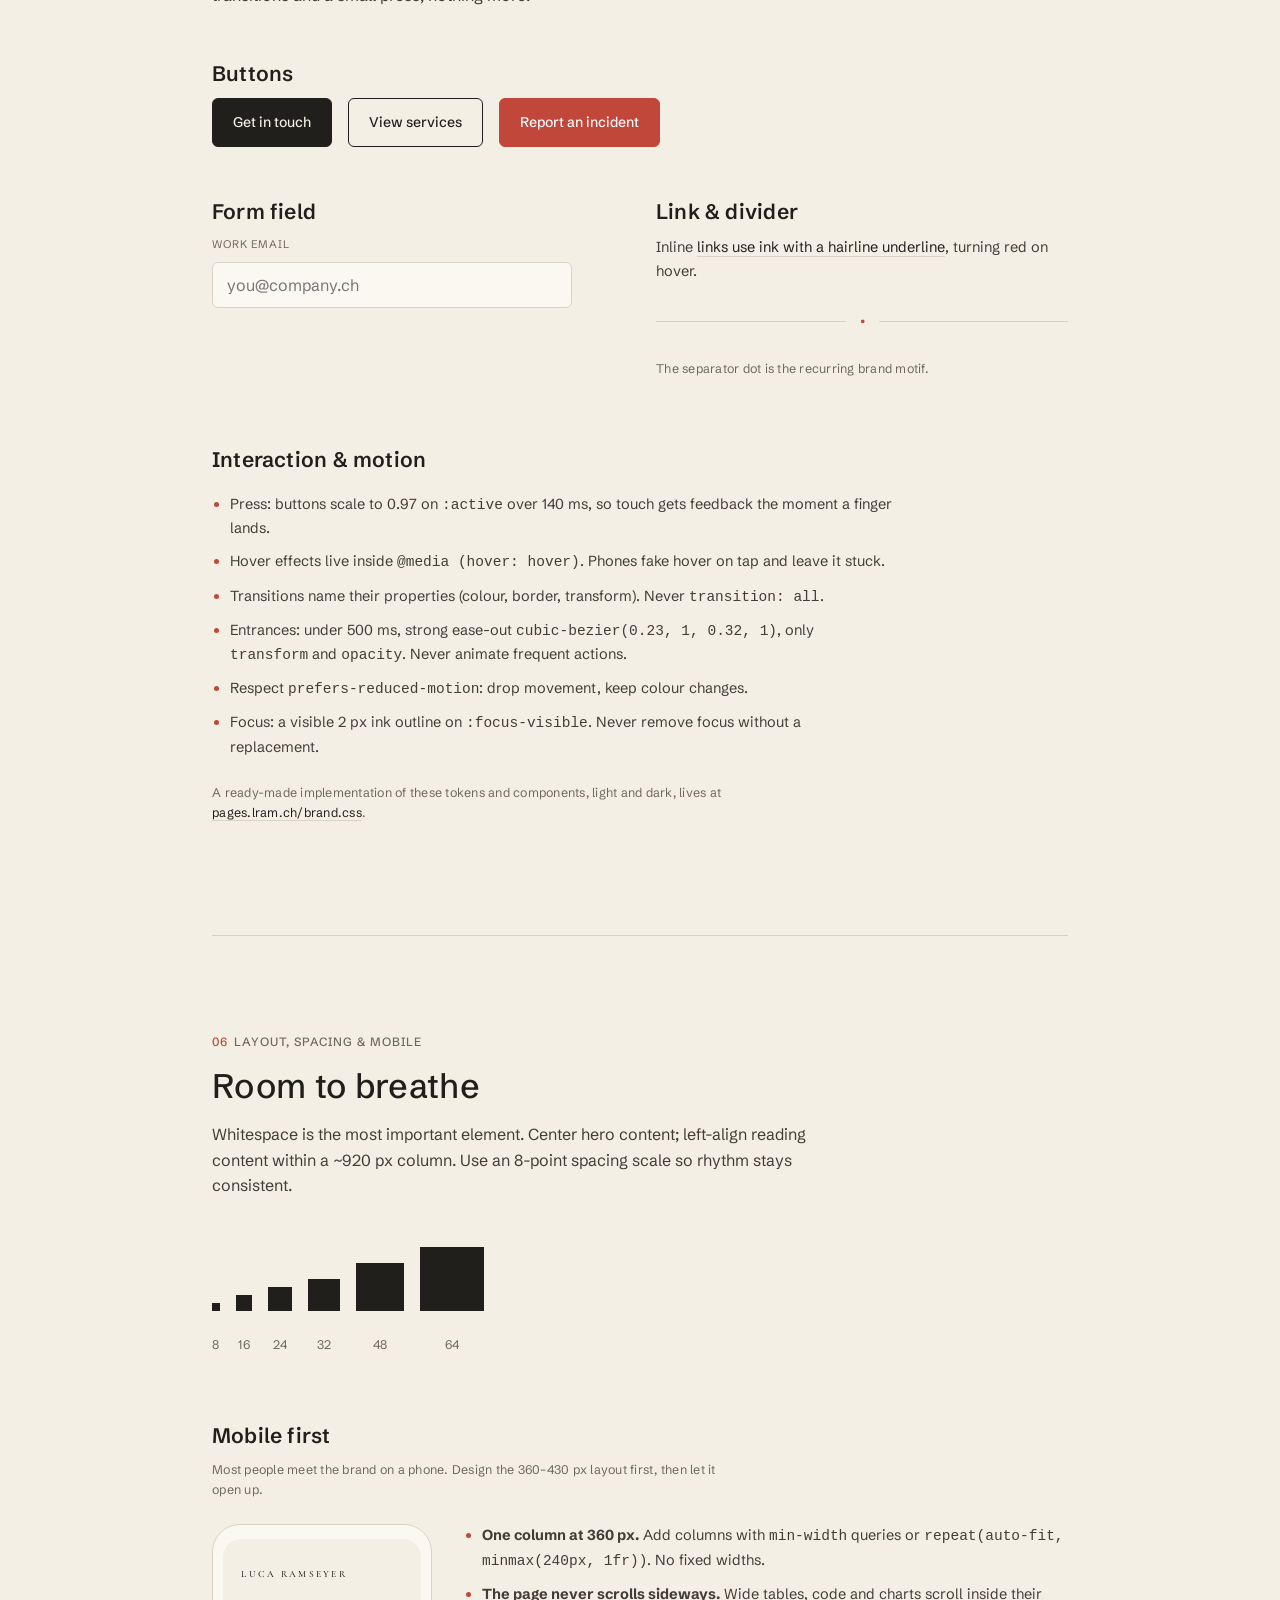
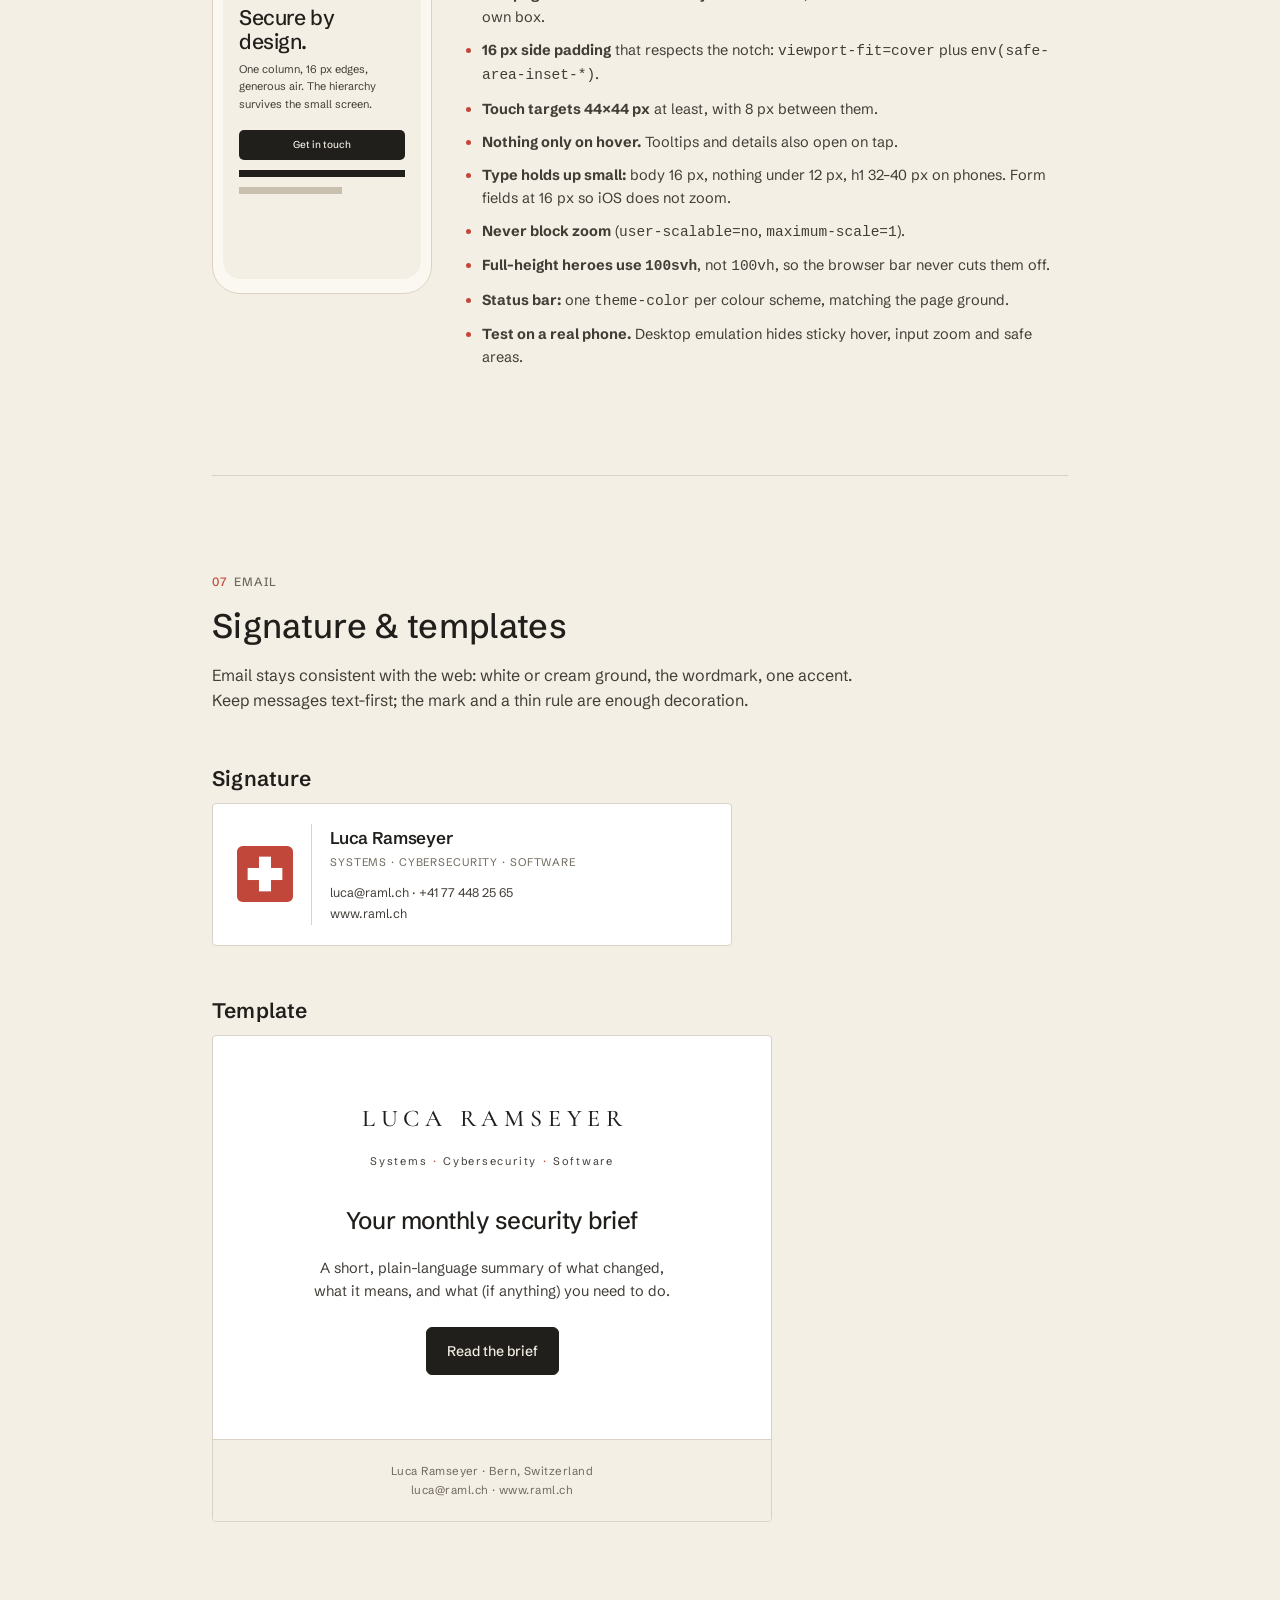
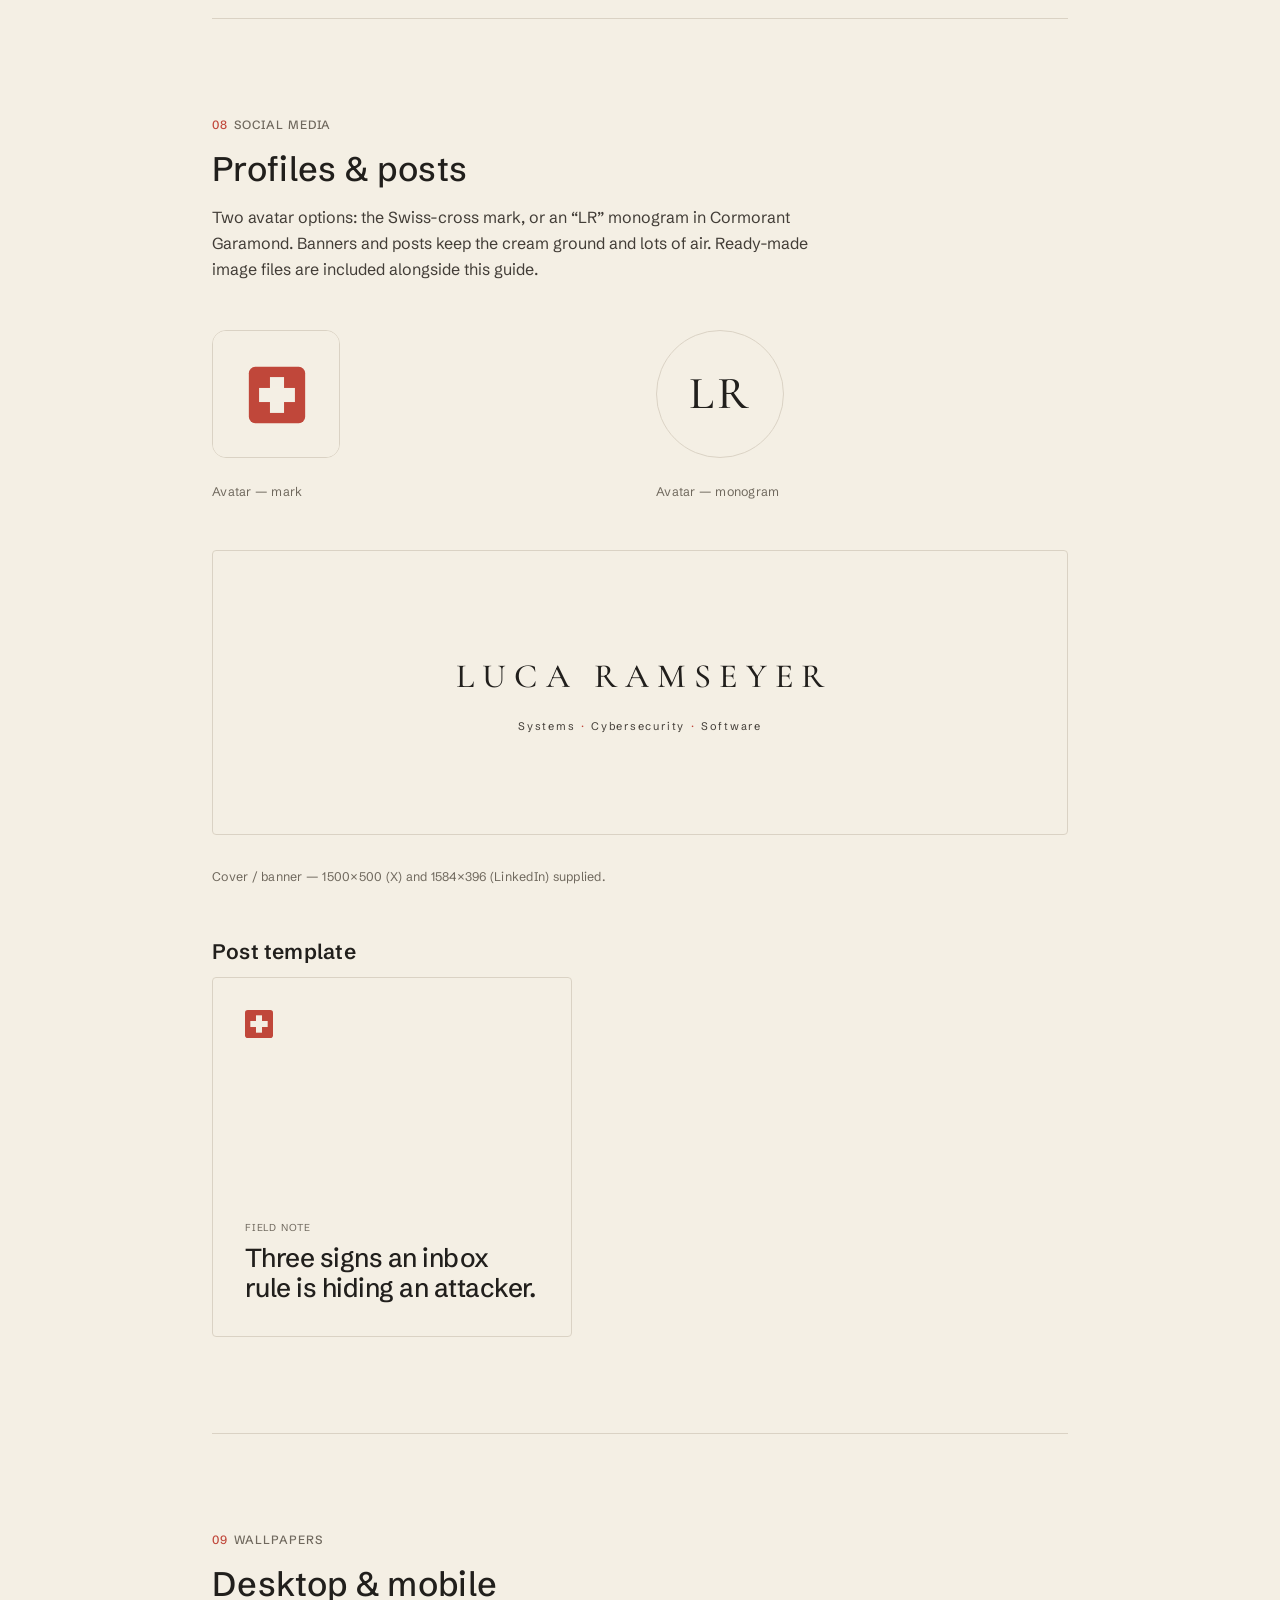
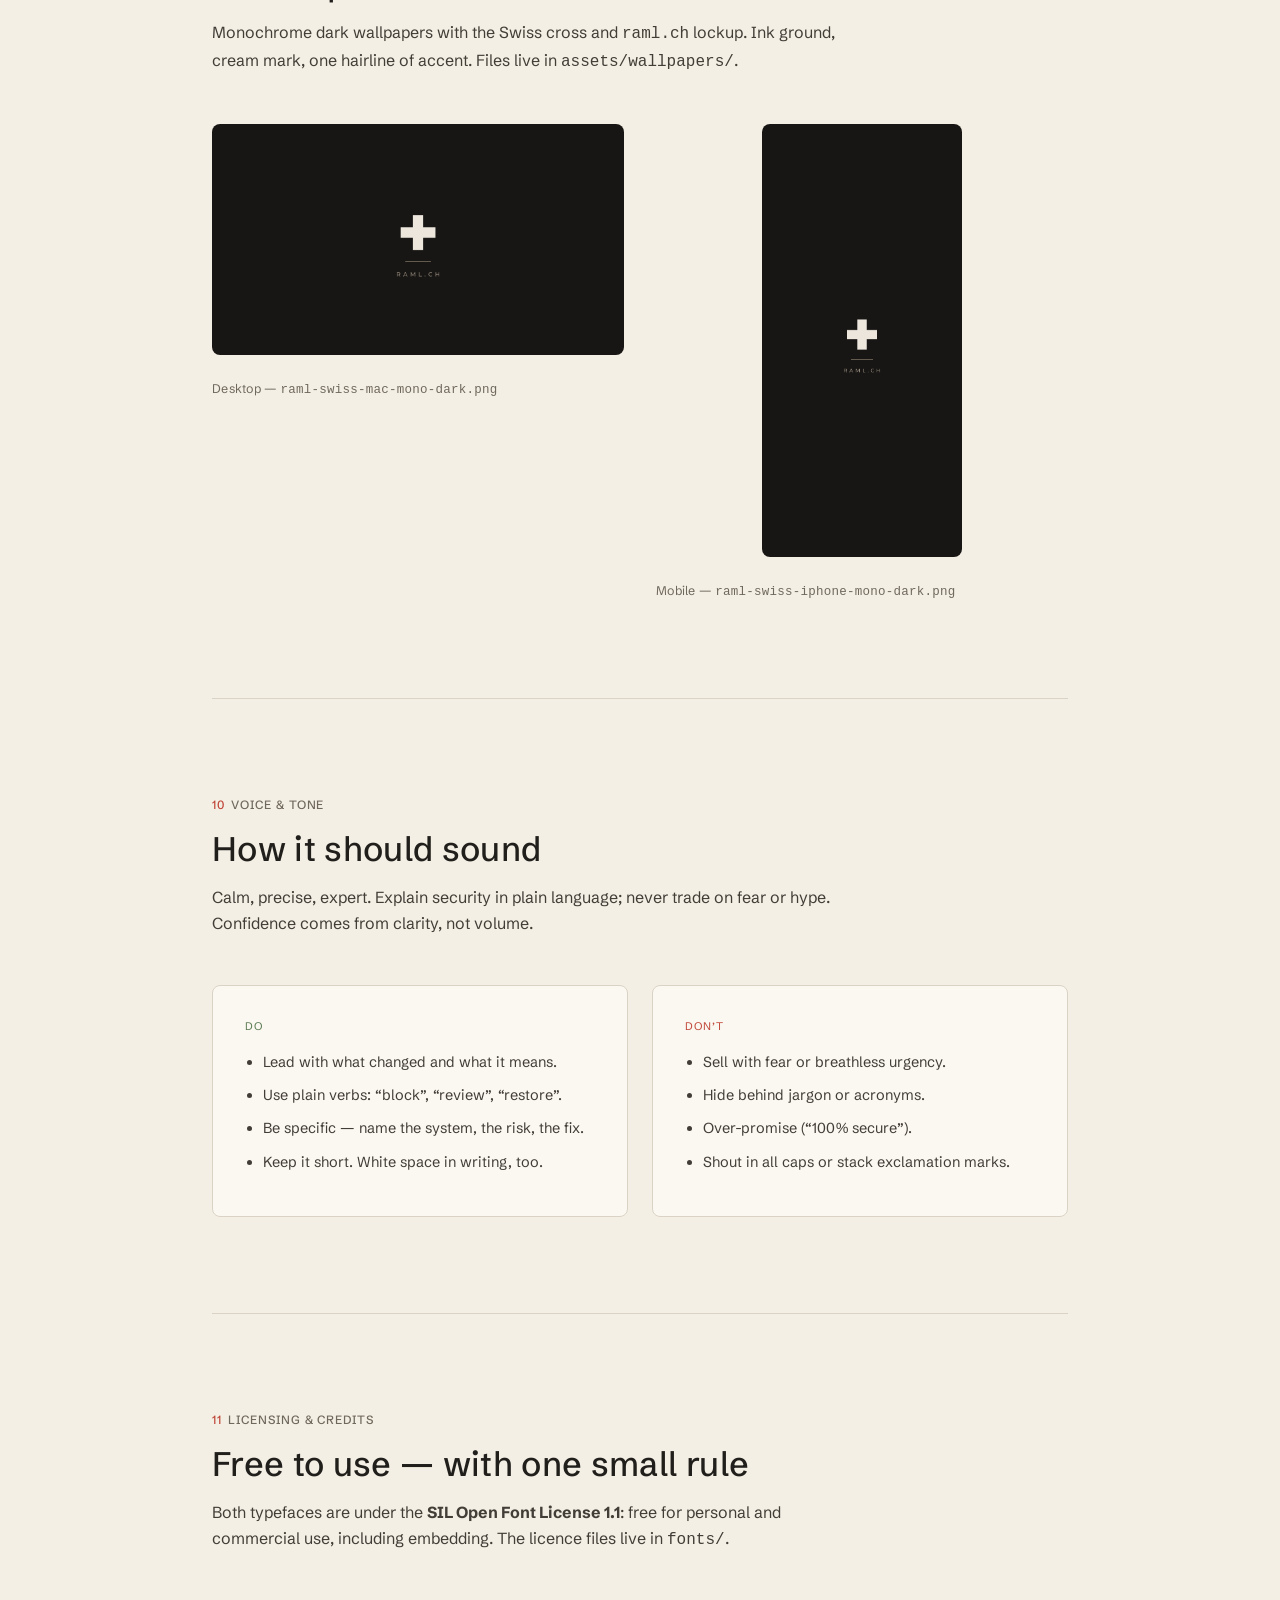
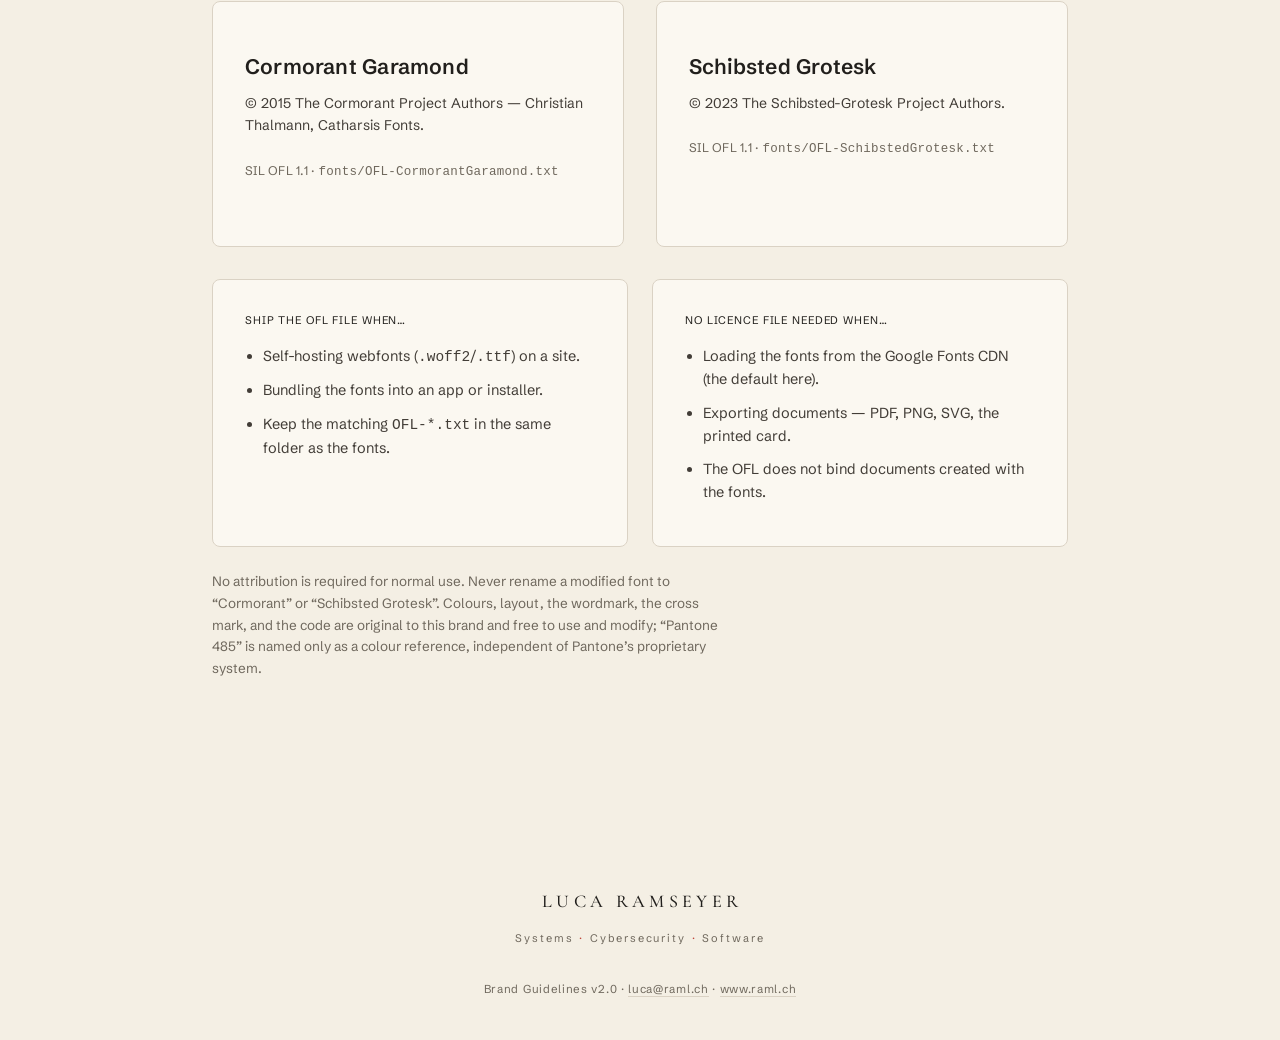
==== commit 95c67a0e: "Brand v2.0: modern grotesk, serif reserved for the wordmark - Schibsted Grotesk replaces Montserrat " ====
--- a/style-guide.html
+++ b/style-guide.html
@@ -6,7 +6,7 @@
 <title>Luca Ramseyer — Brand Guidelines</title>
 <link rel="preconnect" href="https://fonts.googleapis.com">
 <link rel="preconnect" href="https://fonts.gstatic.com" crossorigin>
-<link href="https://fonts.googleapis.com/css2?family=Cormorant+Garamond:ital,wght@0,400;0,500;0,600;1,400&family=Montserrat:wght@300;400;500;600&display=swap" rel="stylesheet">
+<link href="https://fonts.googleapis.com/css2?family=Cormorant+Garamond:wght@500&family=Schibsted+Grotesk:wght@400;500;600&display=swap" rel="stylesheet">
 <style>
   :root{
     /* TOKENS:START — generated from tokens.json by build_tokens.py. Do not edit by hand. */
@@ -21,7 +21,7 @@
     --line:#DAD2C4;
     --good:#5B7A52;
     --serif:'Cormorant Garamond', 'Cormorant', Georgia, 'Times New Roman', serif;
-    --sans:'Montserrat', 'Helvetica Neue', Arial, sans-serif;
+    --sans:'Schibsted Grotesk', 'Helvetica Neue', Arial, sans-serif;
     --mono:ui-monospace, 'SF Mono', Menlo, Consolas, monospace;
     --chart-1:#211F1C;
     --chart-2:#C0473A;
@@ -29,17 +29,21 @@
     --chart-4:#5B7A52;
     --chart-5:#C9BFAE;
     --text-display:56px;
-    --text-h1:40px;
-    --text-h2:30px;
-    --text-h3:21px;
+    --text-h1:44px;
+    --text-h2:28px;
+    --text-h3:19px;
     --text-body:16px;
     --text-small:13px;
-    --text-eyebrow:12px;
+    --text-label:12px;
     --tracking-wordmark:0.24em;
-    --tracking-label:0.14em;
-    --tracking-eyebrow:0.22em;
-    --leading-body:1.75;
-    --leading-tight:1.15;
+    --tracking-display:-0.03em;
+    --tracking-heading:-0.02em;
+    --tracking-label:0.08em;
+    --leading-body:1.6;
+    --leading-tight:1.1;
+    --weight-body:400;
+    --weight-heading:500;
+    --weight-strong:600;
     --s1:8px;
     --s2:16px;
     --s3:24px;
@@ -47,7 +51,8 @@
     --s5:48px;
     --s6:64px;
     --s7:96px;
-    --radius-ui:3px;
+    --radius-ui:6px;
+    --radius-card:8px;
     --motion-fast:200ms;
     --motion-press:140ms;
     --motion-enter:500ms;
@@ -61,19 +66,19 @@
   html{ -webkit-text-size-adjust:100%; -webkit-tap-highlight-color:transparent; }
   body{
     margin:0; background:var(--paper); color:var(--body);
-    font-family:var(--sans); font-weight:400; font-size:16px; line-height:1.75;
+    font-family:var(--sans); font-weight:400; font-size:16px; line-height:1.6;
     -webkit-font-smoothing:antialiased; text-rendering:optimizeLegibility;
   }
   .wrap{ max-width:var(--maxw); margin:0 auto; padding:0 var(--s4); }
 
   /* ---------- type primitives ---------- */
   .eyebrow{
-    font-family:var(--sans); font-weight:500; font-size:11.5px;
-    letter-spacing:.22em; text-transform:uppercase; color:var(--muted);
+    font-family:var(--sans); font-weight:500; font-size:12px;
+    letter-spacing:.08em; text-transform:uppercase; color:var(--muted);
     margin:0 0 var(--s2);
   }
   .eyebrow .num{ color:var(--red); margin-right:.5em; }
-  h1,h2,h3{ font-family:var(--serif); color:var(--ink); font-weight:500; margin:0; }
+  h1,h2,h3{ font-family:var(--sans); color:var(--ink); font-weight:500; margin:0; letter-spacing:-.02em; text-wrap:balance; }
   h2{ font-size:clamp(26px,4vw,34px); letter-spacing:.01em; line-height:1.15; }
   h3{ font-size:21px; font-weight:600; margin:0 0 var(--s1); letter-spacing:.01em; }
   p{ margin:0 0 var(--s2); max-width:64ch; }
@@ -102,7 +107,7 @@
   .hero .tagline .sep{ color:var(--red); padding:0 .6em; }
   .hero .rule{ width:54px; height:1px; background:var(--line); margin:var(--s5) 0 var(--s4); }
   .hero .docline{
-    font-family:var(--sans); font-weight:500; letter-spacing:.22em;
+    font-family:var(--sans); font-weight:500; letter-spacing:.08em;
     text-transform:uppercase; font-size:11.5px; color:var(--muted);
   }
   .hero .meta{ margin-top:var(--s2); font-size:13px; color:var(--muted); letter-spacing:.04em; }
@@ -121,13 +126,13 @@
   .toc{ display:grid; grid-template-columns:repeat(2,1fr); gap:var(--s1) var(--s5); margin-top:var(--s3);}
   .toc a{ border:0; display:flex; align-items:baseline; gap:.7em; font-size:15px; color:var(--body); padding:6px 0; }
   @media (hover:hover){ .toc a:hover{ color:var(--red); } }
-  .toc .n{ font-family:var(--serif); font-size:18px; color:var(--red); min-width:1.4em; }
+  .toc .n{ font-family:var(--sans); font-size:13px; font-variant-numeric:tabular-nums; color:var(--red); min-width:1.8em; }
 
   /* ---------- marks / logo ---------- */
   .mark-svg{ display:block; }
   .logo-row{ display:flex; flex-wrap:wrap; gap:var(--s4); align-items:stretch; }
   .panel{
-    background:var(--surface); border:1px solid var(--line); border-radius:3px;
+    background:var(--surface); border:1px solid var(--line); border-radius:8px;
     padding:var(--s5) var(--s4);
   }
   .panel.center{ text-align:center; display:flex; flex-direction:column; align-items:center; justify-content:center; }
@@ -146,18 +151,18 @@
 
   /* do / don't */
   .dd{ display:grid; grid-template-columns:repeat(auto-fit,minmax(200px,1fr)); gap:var(--s3); margin-top:var(--s2);}
-  .dd .item{ background:var(--surface); border:1px solid var(--line); border-radius:3px; padding:var(--s4) var(--s3); text-align:center; min-height:150px; display:flex; flex-direction:column; align-items:center; justify-content:center; gap:6px; }
-  .dd .tag{ font-family:var(--sans); font-size:11px; letter-spacing:.14em; text-transform:uppercase; margin-top:8px; }
+  .dd .item{ background:var(--surface); border:1px solid var(--line); border-radius:8px; padding:var(--s4) var(--s3); text-align:center; min-height:150px; display:flex; flex-direction:column; align-items:center; justify-content:center; gap:6px; }
+  .dd .tag{ font-family:var(--sans); font-size:11px; letter-spacing:.08em; text-transform:uppercase; margin-top:8px; }
   .dd .yes .tag{ color:#5b7a52; } .dd .no .tag{ color:var(--red); }
   .dd .yes{ border-color:#cdd6c4; } 
   .badwm{ font-family:var(--serif); font-weight:500; color:var(--ink); font-size:18px; }
 
   /* ---------- colour ---------- */
   .swatches{ display:grid; grid-template-columns:repeat(auto-fit,minmax(180px,1fr)); gap:var(--s3); }
-  .sw{ border:1px solid var(--line); border-radius:3px; overflow:hidden; background:var(--surface); }
+  .sw{ border:1px solid var(--line); border-radius:8px; overflow:hidden; background:var(--surface); }
   .sw .chip{ height:120px; }
   .sw .info{ padding:14px 16px 16px; }
-  .sw .name{ font-family:var(--serif); font-size:19px; color:var(--ink); font-weight:600; }
+  .sw .name{ font-family:var(--sans); font-size:16px; color:var(--ink); font-weight:600; letter-spacing:-.01em; }
   .sw .role{ font-size:11.5px; letter-spacing:.04em; color:var(--muted); margin-bottom:10px; }
   .sw .val{ font-family:var(--sans); font-size:12px; color:var(--body); display:flex; justify-content:space-between; gap:8px; padding:2px 0; border-top:1px solid var(--line); }
   .sw .val span:first-child{ color:var(--muted); letter-spacing:.08em; text-transform:uppercase; font-size:10.5px; }
@@ -166,16 +171,17 @@
 
   /* ---------- type specimen ---------- */
   .scale-row{ display:flex; align-items:baseline; gap:var(--s3); padding:var(--s2) 0; border-bottom:1px solid var(--line); flex-wrap:wrap; }
-  .scale-row .spec{ font-family:var(--sans); font-size:11px; letter-spacing:.1em; text-transform:uppercase; color:var(--muted); min-width:160px; }
+  .scale-row .spec{ font-family:var(--sans); font-size:11px; letter-spacing:.08em; text-transform:uppercase; color:var(--muted); min-width:160px; }
   .sample-serif{ font-family:var(--serif); color:var(--ink); }
+  .sample-head{ font-family:var(--sans); color:var(--ink); font-weight:500; letter-spacing:-.02em; line-height:1.1; }
   .sample-sans{ font-family:var(--sans); color:var(--ink); }
   .codeblock{ font-family:ui-monospace,'SF Mono',Menlo,Consolas,monospace; font-size:12.5px; color:var(--body);
-    background:var(--surface); border:1px solid var(--line); border-radius:3px; padding:14px 16px; overflow:auto; white-space:pre; line-height:1.6; }
+    background:var(--surface); border:1px solid var(--line); border-radius:8px; padding:14px 16px; overflow:auto; white-space:pre; line-height:1.6; }
 
   /* ---------- components ---------- */
   .btn{ display:inline-flex; align-items:center; justify-content:center; font-family:var(--sans);
-    font-weight:500; font-size:12.5px; letter-spacing:.14em; text-transform:uppercase;
-    padding:13px 26px; border-radius:3px; border:1px solid var(--ink); cursor:pointer; transition:background-color .2s, border-color .2s, color .2s, transform 140ms cubic-bezier(.23,1,.32,1); text-decoration:none; touch-action:manipulation; -webkit-user-select:none; user-select:none; }
+    font-weight:500; font-size:14px; letter-spacing:0;
+    padding:12px 20px; border-radius:6px; border:1px solid var(--ink); cursor:pointer; transition:background-color .2s, border-color .2s, color .2s, transform 140ms cubic-bezier(.23,1,.32,1); text-decoration:none; touch-action:manipulation; -webkit-user-select:none; user-select:none; }
   .btn:active{ transform:scale(.97); }
   @media (pointer:coarse){ .btn{ min-height:44px; } }
   .btn-primary{ background:var(--ink); color:var(--paper); }
@@ -186,9 +192,9 @@
   @media (hover:hover){ .btn-accent:hover{ background:var(--red-deep); border-color:var(--red-deep); } }
   .row{ display:flex; gap:var(--s2); flex-wrap:wrap; align-items:center; }
   .field{ display:block; width:100%; max-width:360px; font-family:var(--sans); font-size:16px; color:var(--ink);
-    background:var(--surface); border:1px solid var(--line); border-radius:3px; padding:12px 14px; }
+    background:var(--surface); border:1px solid var(--line); border-radius:6px; padding:12px 14px; }
   .field:focus{ outline:none; border-color:var(--ink); }
-  .label{ font-family:var(--sans); font-size:11px; letter-spacing:.14em; text-transform:uppercase; color:var(--muted); display:block; margin-bottom:8px; }
+  .label{ font-family:var(--sans); font-size:11px; letter-spacing:.08em; text-transform:uppercase; color:var(--muted); display:block; margin-bottom:8px; }
   .divider-dot{ display:flex; align-items:center; gap:14px; color:var(--line); }
   .divider-dot::before,.divider-dot::after{ content:""; height:1px; background:var(--line); flex:1; }
   .divider-dot b{ color:var(--red); font-size:18px; }
@@ -197,13 +203,13 @@
   .email-mock{ background:#fff; border:1px solid var(--line); border-radius:4px; overflow:hidden; }
   .email-body{ padding:var(--s6) var(--s5); text-align:center; }
   .email-body .wm{ font-size:24px; }
-  .email-h{ font-family:var(--serif); font-size:26px; color:var(--ink); margin:var(--s4) 0 var(--s2); }
+  .email-h{ font-family:var(--sans); font-weight:500; letter-spacing:-.02em; font-size:24px; color:var(--ink); margin:var(--s4) 0 var(--s2); }
   .email-p{ font-size:14.5px; color:var(--body); max-width:42ch; margin:0 auto var(--s3); }
   .email-foot{ background:var(--paper); border-top:1px solid var(--line); padding:22px; text-align:center; font-size:11.5px; color:var(--muted); letter-spacing:.04em; }
 
   .sig{ display:flex; gap:18px; align-items:center; background:#fff; border:1px solid var(--line); border-radius:4px; padding:20px 24px; }
-  .sig .id .n{ font-family:var(--serif); font-size:20px; color:var(--ink); font-weight:600; letter-spacing:.04em; }
-  .sig .id .t{ font-family:var(--sans); font-size:11px; letter-spacing:.12em; text-transform:uppercase; color:var(--muted); margin-top:3px; }
+  .sig .id .n{ font-family:var(--sans); font-size:17px; color:var(--ink); font-weight:600; letter-spacing:-.01em; }
+  .sig .id .t{ font-family:var(--sans); font-size:11px; letter-spacing:.08em; text-transform:uppercase; color:var(--muted); margin-top:3px; }
   .sig .id .c{ font-family:var(--sans); font-size:12.5px; color:var(--body); margin-top:10px; line-height:1.7; }
   .sig .id .c a{ border:0; color:var(--body); }
   @media (hover:hover){ .sig .id .c a:hover{ color:var(--red); } }
@@ -221,14 +227,14 @@
   .banner .wm{ font-size:clamp(20px,4vw,34px); }
   .post{ width:100%; aspect-ratio:1/1; background:var(--paper); border:1px solid var(--line); border-radius:4px; position:relative;
     display:flex; flex-direction:column; align-items:flex-start; justify-content:flex-end; padding:var(--s4); }
-  .post .kicker{ font-family:var(--sans); font-size:10px; letter-spacing:.2em; text-transform:uppercase; color:var(--muted); }
-  .post .ph{ font-family:var(--serif); font-size:clamp(20px,3.6vw,30px); color:var(--ink); line-height:1.15; margin-top:8px; }
+  .post .kicker{ font-family:var(--sans); font-size:10px; letter-spacing:.08em; text-transform:uppercase; color:var(--muted); }
+  .post .ph{ font-family:var(--sans); font-weight:500; letter-spacing:-.02em; font-size:clamp(19px,3.2vw,26px); color:var(--ink); line-height:1.15; margin-top:8px; }
   .post .mk{ position:absolute; top:var(--s4); left:var(--s4); }
 
   /* ---------- voice ---------- */
   .voice{ display:grid; grid-template-columns:1fr 1fr; gap:var(--s3); }
-  .voice .col{ background:var(--surface); border:1px solid var(--line); border-radius:3px; padding:var(--s4); }
-  .voice .col .h{ font-family:var(--sans); font-size:11px; letter-spacing:.16em; text-transform:uppercase; margin-bottom:var(--s2); }
+  .voice .col{ background:var(--surface); border:1px solid var(--line); border-radius:8px; padding:var(--s4); }
+  .voice .col .h{ font-family:var(--sans); font-size:11px; letter-spacing:.08em; text-transform:uppercase; margin-bottom:var(--s2); }
   .voice .yes .h{ color:#5b7a52; } .voice .no .h{ color:var(--red); }
   .voice ul{ margin:0; padding-left:18px; } .voice li{ margin-bottom:10px; font-size:14.5px; }
 
@@ -247,15 +253,15 @@
   .strip{ display:flex; height:56px; border-radius:3px; overflow:hidden; border:1px solid var(--line); margin-top:var(--s2); }
   .strip i{ flex:1; display:flex; align-items:flex-end; padding:6px 8px; font-style:normal; font-size:10.5px; letter-spacing:.06em; }
   .dark-demo{ background:#1C1A18; color:#CFC8BB; border-radius:3px; padding:var(--s4); margin-top:var(--s2); }
-  .dark-demo .t{ font-family:var(--serif); font-size:26px; color:#F4EFE4; }
+  .dark-demo .t{ font-family:var(--sans); font-weight:500; letter-spacing:-.02em; font-size:24px; color:#F4EFE4; }
   .dark-demo .c{ font-size:13px; color:#A39B8E; margin-top:6px; }
   .dark-demo .btn{ margin-top:var(--s3); background:#F4EFE4; color:#1C1A18; border-color:#F4EFE4; }
   .phone{ width:220px; border:1px solid var(--line); border-radius:28px; padding:14px 10px; background:var(--surface); flex:none; }
   .phone .scr{ background:var(--paper); border-radius:18px; padding:28px 16px 20px; min-height:340px; }
   .phone .wm{ font-size:9.5px; letter-spacing:.24em; }
-  .phone .h{ font-family:var(--serif); font-size:24px; line-height:1.15; color:var(--ink); margin:22px 0 8px; }
+  .phone .h{ font-family:var(--sans); font-weight:500; letter-spacing:-.02em; font-size:21px; line-height:1.15; color:var(--ink); margin:22px 0 8px; }
   .phone .p{ font-size:11px; line-height:1.6; }
-  .phone .b{ display:flex; align-items:center; justify-content:center; height:30px; margin-top:16px; background:var(--ink); color:var(--paper); font-size:8.5px; letter-spacing:.14em; text-transform:uppercase; border-radius:3px; }
+  .phone .b{ display:flex; align-items:center; justify-content:center; height:30px; margin-top:16px; background:var(--ink); color:var(--paper); font-size:10px; font-weight:500; border-radius:5px; }
   .phone .bar{ height:7px; background:var(--ink); margin-top:10px; } .phone .bar.s{ width:62%; background:#C9BFAE; }
 
   @media (max-width:680px){
@@ -268,7 +274,7 @@
     .phone{ margin:0 auto; }
   }
 </style>
-  <script type="application/json" id="brand-tokens">{"$name":"Luca Ramseyer — Brand Tokens","$description":"Single source of truth. Run build_tokens.py to regenerate tokens/tokens.css, tokens/theme.css and the :root block + embedded JSON in style-guide.html.","$version":"1.1.0","color":{"paper":{"hex":"#F4EFE4","rgb":"244 239 228","cmyk":"4 6 11 0","role":"primary surface / paper"},"surface":{"hex":"#FBF8F1","rgb":"251 248 241","cmyk":"1 2 5 0","role":"elevated panels / cards"},"ink":{"hex":"#211F1C","rgb":"33 31 28","cmyk":"40 30 30 100","role":"wordmark / headings (print: rich black)"},"body":{"hex":"#423D37","rgb":"66 61 55","cmyk":"0 0 0 82","role":"body text"},"muted":{"hex":"#6F685D","rgb":"111 104 93","cmyk":"0 6 16 56","role":"captions / secondary text (4.8:1 on paper, passes WCAG AA)"},"stone":{"hex":"#857E72","rgb":"133 126 114","cmyk":"0 5 14 48","role":"non-text only: icons, disabled states, chart series (3.5:1, too light for small text)"},"red":{"hex":"#C0473A","rgb":"192 71 58","cmyk":"0 65 72 22","role":"accent — use sparingly"},"red-deep":{"hex":"#A63B30","rgb":"166 59 48","cmyk":"0 64 71 35","role":"accent hover / pressed"},"line":{"hex":"#DAD2C4","rgb":"218 210 196","cmyk":"0 4 10 15","role":"hairline rules / borders"},"good":{"hex":"#5B7A52","rgb":"91 122 82","cmyk":"25 0 33 52","role":"positive / success, sparingly"}},"font":{"serif":"'Cormorant Garamond', 'Cormorant', Georgia, 'Times New Roman', serif","sans":"'Montserrat', 'Helvetica Neue', Arial, sans-serif","googleImport":"https://fonts.googleapis.com/css2?family=Cormorant+Garamond:ital,wght@0,400;0,500;0,600;1,400&family=Montserrat:wght@300;400;500;600&display=swap","mono":"ui-monospace, 'SF Mono', Menlo, Consolas, monospace"},"license":{"fonts":{"id":"SIL Open Font License 1.1","url":"https://openfontlicense.org","commercialUse":true,"attributionRequired":false,"note":"Free for personal & commercial use, including embedding and modification. Include the matching OFL file ONLY when redistributing the font FILES themselves (e.g. self-hosting webfonts or bundling in an app). Documents/exports (PDF, PNG, SVG) and Google Fonts CDN usage need NO license file.","files":{"Cormorant Garamond":{"copyright":"Copyright 2015 The Cormorant Project Authors (github.com/CatharsisFonts/Cormorant)","ofl":"fonts/OFL-CormorantGaramond.txt","reservedFontName":false},"Montserrat":{"copyright":"Copyright 2024 The Montserrat Project Authors (github.com/JulietaUla/Montserrat)","ofl":"fonts/OFL-Montserrat.txt","reservedFontName":false}}}},"type":{"display":56,"h1":40,"h2":30,"h3":21,"body":16,"small":13,"eyebrow":12},"tracking":{"wordmark":"0.24em","label":"0.14em","eyebrow":"0.22em"},"leading":{"body":1.75,"tight":1.15},"space":[8,16,24,32,48,64,96],"radius":{"ui":"3px","mark":"10%"},"motion":{"fast":"200ms","press":"140ms","enter":"500ms","easeOut":"cubic-bezier(0.23, 1, 0.32, 1)","pressScale":"0.97"},"layout":{"maxWidth":"920px"},"dark":{"$description":"Dark theme, after the mono-dark wallpapers: ink ground, cream type, one accent. Applied via prefers-color-scheme.","paper":"#1C1A18","surface":"#24221F","ink":"#F4EFE4","body":"#CFC8BB","muted":"#A39B8E","red":"#DB6B5D","red-deep":"#E58478","line":"#36332E","good":"#8FAE85"},"chart":{"$description":"Series order. Ink carries the main series; red only highlights the one value that matters.","light":["#211F1C","#C0473A","#857E72","#5B7A52","#C9BFAE"],"dark":["#F4EFE4","#DB6B5D","#A39B8E","#8FAE85","#5A554D"]}}</script>
+  <script type="application/json" id="brand-tokens">{"$name":"Luca Ramseyer — Brand Tokens","$description":"Single source of truth. Run build_tokens.py to regenerate tokens/tokens.css, tokens/theme.css and the :root block + embedded JSON in style-guide.html.","$version":"2.0.0","color":{"paper":{"hex":"#F4EFE4","rgb":"244 239 228","cmyk":"4 6 11 0","role":"primary surface / paper"},"surface":{"hex":"#FBF8F1","rgb":"251 248 241","cmyk":"1 2 5 0","role":"elevated panels / cards"},"ink":{"hex":"#211F1C","rgb":"33 31 28","cmyk":"40 30 30 100","role":"wordmark / headings (print: rich black)"},"body":{"hex":"#423D37","rgb":"66 61 55","cmyk":"0 0 0 82","role":"body text"},"muted":{"hex":"#6F685D","rgb":"111 104 93","cmyk":"0 6 16 56","role":"captions / secondary text (4.8:1 on paper, passes WCAG AA)"},"stone":{"hex":"#857E72","rgb":"133 126 114","cmyk":"0 5 14 48","role":"non-text only: icons, disabled states, chart series (3.5:1, too light for small text)"},"red":{"hex":"#C0473A","rgb":"192 71 58","cmyk":"0 65 72 22","role":"accent — use sparingly"},"red-deep":{"hex":"#A63B30","rgb":"166 59 48","cmyk":"0 64 71 35","role":"accent hover / pressed"},"line":{"hex":"#DAD2C4","rgb":"218 210 196","cmyk":"0 4 10 15","role":"hairline rules / borders"},"good":{"hex":"#5B7A52","rgb":"91 122 82","cmyk":"25 0 33 52","role":"positive / success, sparingly"}},"font":{"serif":"'Cormorant Garamond', 'Cormorant', Georgia, 'Times New Roman', serif","sans":"'Schibsted Grotesk', 'Helvetica Neue', Arial, sans-serif","googleImport":"https://fonts.googleapis.com/css2?family=Cormorant+Garamond:wght@500&family=Schibsted+Grotesk:wght@400;500;600&display=swap","mono":"ui-monospace, 'SF Mono', Menlo, Consolas, monospace","$roles":"serif: the wordmark and LR monogram only. sans: everything else (headings, body, UI, data)."},"license":{"fonts":{"id":"SIL Open Font License 1.1","url":"https://openfontlicense.org","commercialUse":true,"attributionRequired":false,"note":"Free for personal & commercial use, including embedding and modification. Include the matching OFL file ONLY when redistributing the font FILES themselves (e.g. self-hosting webfonts or bundling in an app). Documents/exports (PDF, PNG, SVG) and Google Fonts CDN usage need NO license file.","files":{"Cormorant Garamond":{"copyright":"Copyright 2015 The Cormorant Project Authors (github.com/CatharsisFonts/Cormorant)","ofl":"fonts/OFL-CormorantGaramond.txt","reservedFontName":false},"Schibsted Grotesk":{"copyright":"Copyright 2023 The Schibsted-Grotesk Project Authors (github.com/schibsted/schibsted-grotesk)","ofl":"fonts/OFL-SchibstedGrotesk.txt","reservedFontName":false}}}},"type":{"display":56,"h1":44,"h2":28,"h3":19,"body":16,"small":13,"label":12},"tracking":{"wordmark":"0.24em","display":"-0.03em","heading":"-0.02em","label":"0.08em"},"leading":{"body":1.6,"tight":1.1},"space":[8,16,24,32,48,64,96],"radius":{"ui":"6px","card":"8px","mark":"10%"},"motion":{"fast":"200ms","press":"140ms","enter":"500ms","easeOut":"cubic-bezier(0.23, 1, 0.32, 1)","pressScale":"0.97"},"layout":{"maxWidth":"920px"},"dark":{"$description":"Dark theme, after the mono-dark wallpapers: ink ground, cream type, one accent. Applied via prefers-color-scheme.","paper":"#1C1A18","surface":"#24221F","ink":"#F4EFE4","body":"#CFC8BB","muted":"#A39B8E","red":"#DB6B5D","red-deep":"#E58478","line":"#36332E","good":"#8FAE85"},"chart":{"$description":"Series order. Ink carries the main series; red only highlights the one value that matters.","light":["#211F1C","#C0473A","#857E72","#5B7A52","#C9BFAE"],"dark":["#F4EFE4","#DB6B5D","#A39B8E","#8FAE85","#5A554D"]},"weight":{"body":400,"heading":500,"strong":600}}</script>
 </head>
 <body>
 
@@ -278,7 +284,7 @@
   <div class="tagline fade d2">Systems<span class="sep">·</span>Cybersecurity<span class="sep">·</span>Software</div>
   <div class="rule fade d3"></div>
   <div class="docline fade d3">Brand &amp; Identity Guidelines</div>
-  <div class="meta fade d4">Version 1.1<span class="dot">·</span>raml.ch</div>
+  <div class="meta fade d4">Version 2.0<span class="dot">·</span>raml.ch</div>
 </header>
 
 <main class="wrap">
@@ -287,7 +293,7 @@
   <section id="intro" style="border-top:0;">
     <p class="eyebrow"><span class="num">00</span>Overview</p>
     <h2>A quiet, precise identity for systems, security and software.</h2>
-    <p class="lead" style="margin-top:var(--s3);">The brand is built on Swiss restraint: generous whitespace, a refined serif wordmark, one calm accent. It should feel considered and trustworthy — the visual equivalent of well-architected infrastructure. When in doubt, remove something.</p>
+    <p class="lead" style="margin-top:var(--s3);">The brand is built on Swiss restraint: generous whitespace, a clean modern grotesk, a refined serif wordmark, one calm accent. It should feel considered and trustworthy — the visual equivalent of well-architected infrastructure. When in doubt, remove something.</p>
     <div class="toc">
       <a href="#logo"><span class="n">01</span>Wordmark &amp; logo</a>
       <a href="#mark"><span class="n">02</span>The mark</a>
@@ -308,7 +314,7 @@
     <div class="section-head">
       <p class="eyebrow"><span class="num">01</span>Wordmark &amp; logo</p>
       <h2>The wordmark</h2>
-      <p class="desc">The primary logo is the name set in Cormorant Garamond Medium, all caps, with wide tracking. The tagline sits beneath in Montserrat. Tracking is part of the identity — never tighten it.</p>
+      <p class="desc">The primary logo is the name set in Cormorant Garamond Medium, all caps, with wide tracking. The tagline sits beneath in Schibsted Grotesk. Tracking is part of the identity — never tighten it.</p>
     </div>
 
     <div class="logo-row">
@@ -500,42 +506,42 @@
   <section id="type">
     <div class="section-head">
       <p class="eyebrow"><span class="num">04</span>Typography</p>
-      <h2>Two typefaces, clear roles</h2>
-      <p class="desc">Cormorant Garamond carries every display moment — the wordmark, headlines, the occasional large quiet statement. Montserrat handles everything functional: body copy, labels, buttons, data. Don’t introduce a third family.</p>
+      <h2>One working typeface, one signature</h2>
+      <p class="desc">Schibsted Grotesk does all the work: headlines, body copy, labels, buttons, data. It is precise and quiet, with tight-set medium headlines. Cormorant Garamond is reserved for the signature: the wordmark and the LR monogram. Don’t introduce a third family.</p>
     </div>
 
     <div class="logo-row">
       <div class="panel grow">
-        <p class="eyebrow" style="margin-bottom:6px;">Display</p>
-        <div class="sample-serif" style="font-size:46px; line-height:1; letter-spacing:.01em;">Cormorant Garamond</div>
-        <div class="sample-serif" style="font-size:18px; color:var(--body); margin-top:14px;">Regular 400 · Medium 500 · SemiBold 600 · Italic</div>
-        <div class="caption">Headlines, wordmark (tracked +.24em, uppercase), pull quotes.</div>
+        <p class="eyebrow" style="margin-bottom:6px;">Everything</p>
+        <div class="sample-head" style="font-size:40px;">Schibsted Grotesk</div>
+        <div style="font-size:15px; color:var(--body); margin-top:14px;">Regular 400 · Medium 500 · SemiBold 600</div>
+        <div class="caption">Headlines (500, tracked −0.02em), body (400), labels and buttons (500), tabular figures for data.</div>
       </div>
       <div class="panel grow">
-        <p class="eyebrow" style="margin-bottom:6px;">Text &amp; UI</p>
-        <div class="sample-sans" style="font-size:34px; line-height:1; font-weight:500;">Montserrat</div>
-        <div class="sample-sans" style="font-size:15px; color:var(--body); margin-top:14px;">Light 300 · Regular 400 · Medium 500 · SemiBold 600</div>
-        <div class="caption">Body (400), labels &amp; buttons (500, uppercase, tracked +.14em).</div>
+        <p class="eyebrow" style="margin-bottom:6px;">Signature only</p>
+        <div class="wm" style="font-size:26px; text-indent:0;">LUCA RAMSEYER</div>
+        <div class="sample-serif" style="font-size:16px; color:var(--body); margin-top:14px;">Cormorant Garamond Medium 500</div>
+        <div class="caption">The wordmark (uppercase, tracked +0.24em) and the LR monogram. Never for headings or body.</div>
       </div>
     </div>
 
     <h3 style="margin-top:var(--s6);">Type scale</h3>
     <div style="margin-top:var(--s2);">
-      <div class="scale-row"><span class="spec">Display · Cormorant 500</span><span class="sample-serif" style="font-size:48px;">Architecture you can trust</span></div>
-      <div class="scale-row"><span class="spec">H1 · Cormorant 500 · 40</span><span class="sample-serif" style="font-size:40px;">Secure by design</span></div>
-      <div class="scale-row"><span class="spec">H2 · Cormorant 500 · 30</span><span class="sample-serif" style="font-size:30px;">Detection &amp; response</span></div>
-      <div class="scale-row"><span class="spec">H3 · Cormorant 600 · 21</span><span class="sample-serif" style="font-size:21px; font-weight:600;">Microsoft Sentinel &amp; Defender</span></div>
-      <div class="scale-row"><span class="spec">Eyebrow · Montserrat 500 · 12</span><span class="sample-sans" style="font-size:12px; letter-spacing:.22em; text-transform:uppercase; color:var(--muted);">Cyber Defence</span></div>
-      <div class="scale-row"><span class="spec">Body · Montserrat 400 · 16</span><span class="sample-sans" style="font-size:16px; max-width:48ch;">Clear, calm copy set at a comfortable 1.75 line-height. Avoid long all-caps passages.</span></div>
-      <div class="scale-row"><span class="spec">Small · Montserrat 400 · 13</span><span class="sample-sans" style="font-size:13px; color:var(--muted);">Captions, metadata and fine print.</span></div>
+      <div class="scale-row"><span class="spec">Display · 500 · 56</span><span class="sample-head" style="font-size:clamp(36px,6vw,56px); letter-spacing:-.03em;">Architecture you can trust</span></div>
+      <div class="scale-row"><span class="spec">H1 · 500 · 44</span><span class="sample-head" style="font-size:clamp(32px,5vw,44px);">Secure by design</span></div>
+      <div class="scale-row"><span class="spec">H2 · 500 · 28</span><span class="sample-head" style="font-size:28px;">Detection &amp; response</span></div>
+      <div class="scale-row"><span class="spec">H3 · 600 · 19</span><span class="sample-head" style="font-size:19px; font-weight:600; letter-spacing:-.01em;">Microsoft Sentinel &amp; Defender</span></div>
+      <div class="scale-row"><span class="spec">Label · 500 · 12</span><span class="sample-sans" style="font-size:12px; letter-spacing:.08em; text-transform:uppercase; color:var(--muted);">Cyber Defence</span></div>
+      <div class="scale-row"><span class="spec">Body · 400 · 16</span><span class="sample-sans" style="font-size:16px; max-width:48ch;">Clear, calm copy at a 1.6 line-height. Avoid long all-caps passages.</span></div>
+      <div class="scale-row"><span class="spec">Small · 400 · 13</span><span class="sample-sans" style="font-size:13px; color:var(--muted);">Captions, metadata and fine print.</span></div>
     </div>
 
     <h3 style="margin-top:var(--s6);">Web font setup</h3>
-    <div class="codeblock">&lt;link href="https://fonts.googleapis.com/css2?family=Cormorant+Garamond:ital,wght@0,400;0,500;0,600;1,400&amp;family=Montserrat:wght@300;400;500;600&amp;display=swap" rel="stylesheet"&gt;
-
---serif: "Cormorant Garamond", "Cormorant", Georgia, serif;
---sans:  "Montserrat", "Helvetica Neue", Arial, sans-serif;
---mono:  ui-monospace, "SF Mono", Menlo, Consolas, monospace;  /* code only */</div>
+    <div class="codeblock">&lt;link href="https://fonts.googleapis.com/css2?family=Cormorant+Garamond:wght@500&amp;family=Schibsted+Grotesk:wght@400;500;600&amp;display=swap" rel="stylesheet"&gt;
+
+--sans:  "Schibsted Grotesk", "Helvetica Neue", Arial, sans-serif;   /* everything */
+--serif: "Cormorant Garamond", "Cormorant", Georgia, serif;          /* wordmark only */
+--mono:  ui-monospace, "SF Mono", Menlo, Consolas, monospace;        /* code only */</div>
   </section>
 
   <!-- 05 COMPONENTS -->
@@ -543,7 +549,7 @@
     <div class="section-head">
       <p class="eyebrow"><span class="num">05</span>Web components</p>
       <h2>Interface elements</h2>
-      <p class="desc">Minimal, near-square corners (3&nbsp;px), hairline borders, uppercase tracked labels. Motion is subtle: 200&nbsp;ms colour transitions and a small press, nothing more.</p>
+      <p class="desc">Minimal and quiet: hairline borders, small corners (6&nbsp;px on controls, 8&nbsp;px on cards), sentence-case buttons. No shadows, no gradients. Motion is subtle: 200&nbsp;ms colour transitions and a small press, nothing more.</p>
     </div>
 
     <h3>Buttons</h3>
@@ -661,7 +667,7 @@
     <div class="section-head">
       <p class="eyebrow"><span class="num">08</span>Social media</p>
       <h2>Profiles &amp; posts</h2>
-      <p class="desc">Two avatar options: the Swiss-cross mark, or an “LR” monogram in Cormorant. Banners and posts keep the cream ground and lots of air. Ready-made image files are included alongside this guide.</p>
+      <p class="desc">Two avatar options: the Swiss-cross mark, or an “LR” monogram in Cormorant Garamond. Banners and posts keep the cream ground and lots of air. Ready-made image files are included alongside this guide.</p>
     </div>
 
     <div class="social-grid" style="margin-bottom:var(--s5);">
@@ -766,9 +772,9 @@
         <p class="caption">SIL OFL 1.1 · <code>fonts/OFL-CormorantGaramond.txt</code></p>
       </div>
       <div class="panel grow">
-        <h3>Montserrat</h3>
-        <p style="font-size:14px;">© 2024 The Montserrat Project Authors — Julieta Ulanovsky et al.</p>
-        <p class="caption">SIL OFL 1.1 · <code>fonts/OFL-Montserrat.txt</code></p>
+        <h3>Schibsted Grotesk</h3>
+        <p style="font-size:14px;">© 2023 The Schibsted-Grotesk Project Authors.</p>
+        <p class="caption">SIL OFL 1.1 · <code>fonts/OFL-SchibstedGrotesk.txt</code></p>
       </div>
     </div>
 
@@ -791,7 +797,7 @@
       </div>
     </div>
 
-    <p style="font-size:13.5px; color:var(--muted);">No attribution is required for normal use. Never rename a modified font to “Cormorant” or “Montserrat”. Colours, layout, the wordmark, the cross mark, and the code are original to this brand and free to use and modify; “Pantone 485” is named only as a colour reference, independent of Pantone’s proprietary system.</p>
+    <p style="font-size:13.5px; color:var(--muted);">No attribution is required for normal use. Never rename a modified font to “Cormorant” or “Schibsted Grotesk”. Colours, layout, the wordmark, the cross mark, and the code are original to this brand and free to use and modify; “Pantone 485” is named only as a colour reference, independent of Pantone’s proprietary system.</p>
   </section>
 
 </main>
@@ -799,7 +805,7 @@
 <footer>
   <div class="wm">LUCA RAMSEYER</div>
   <div class="ft-tag">Systems<span style="color:var(--red); padding:0 .5em;">·</span>Cybersecurity<span style="color:var(--red); padding:0 .5em;">·</span>Software</div>
-  <div class="ft-meta">Brand Guidelines v1.1 · <a href="mailto:luca@raml.ch">luca@raml.ch</a> · <a href="https://raml.ch">www.raml.ch</a></div>
+  <div class="ft-meta">Brand Guidelines v2.0 · <a href="mailto:luca@raml.ch">luca@raml.ch</a> · <a href="https://raml.ch">www.raml.ch</a></div>
 </footer>
 
 </body>
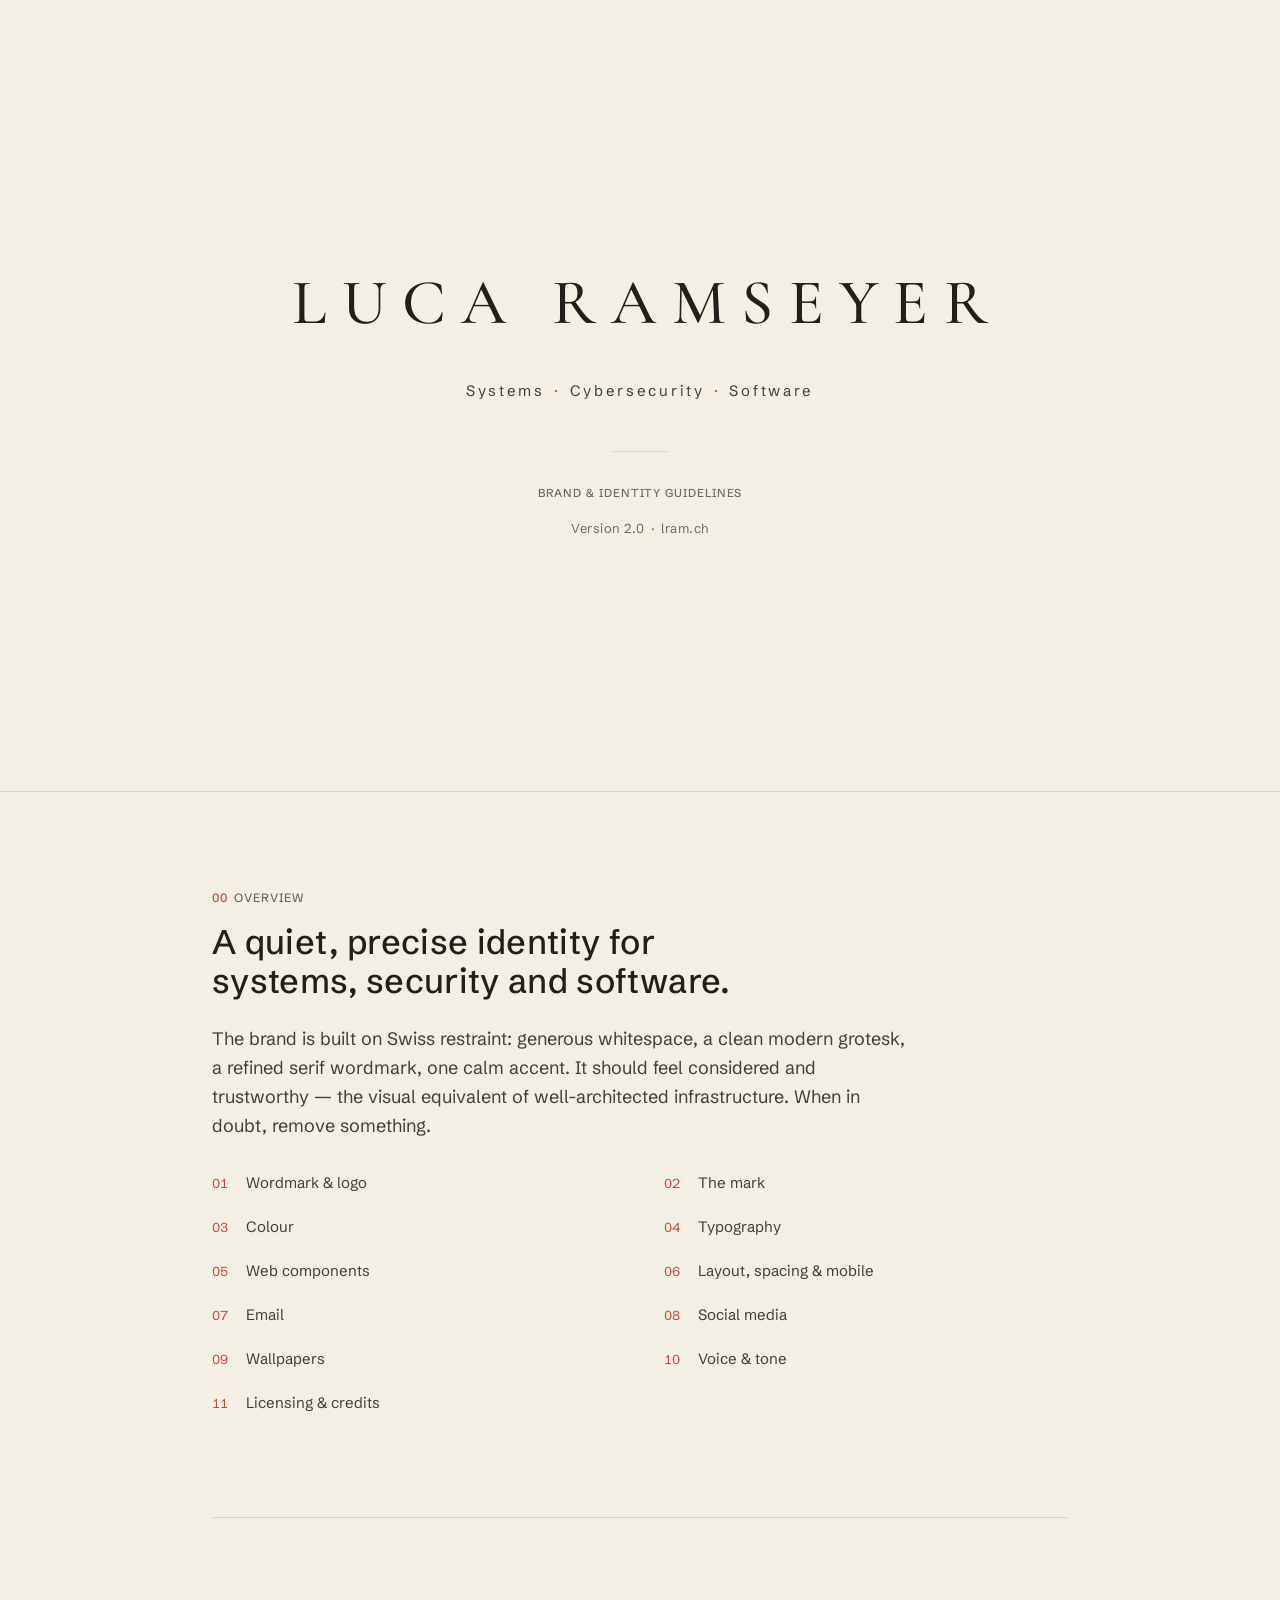
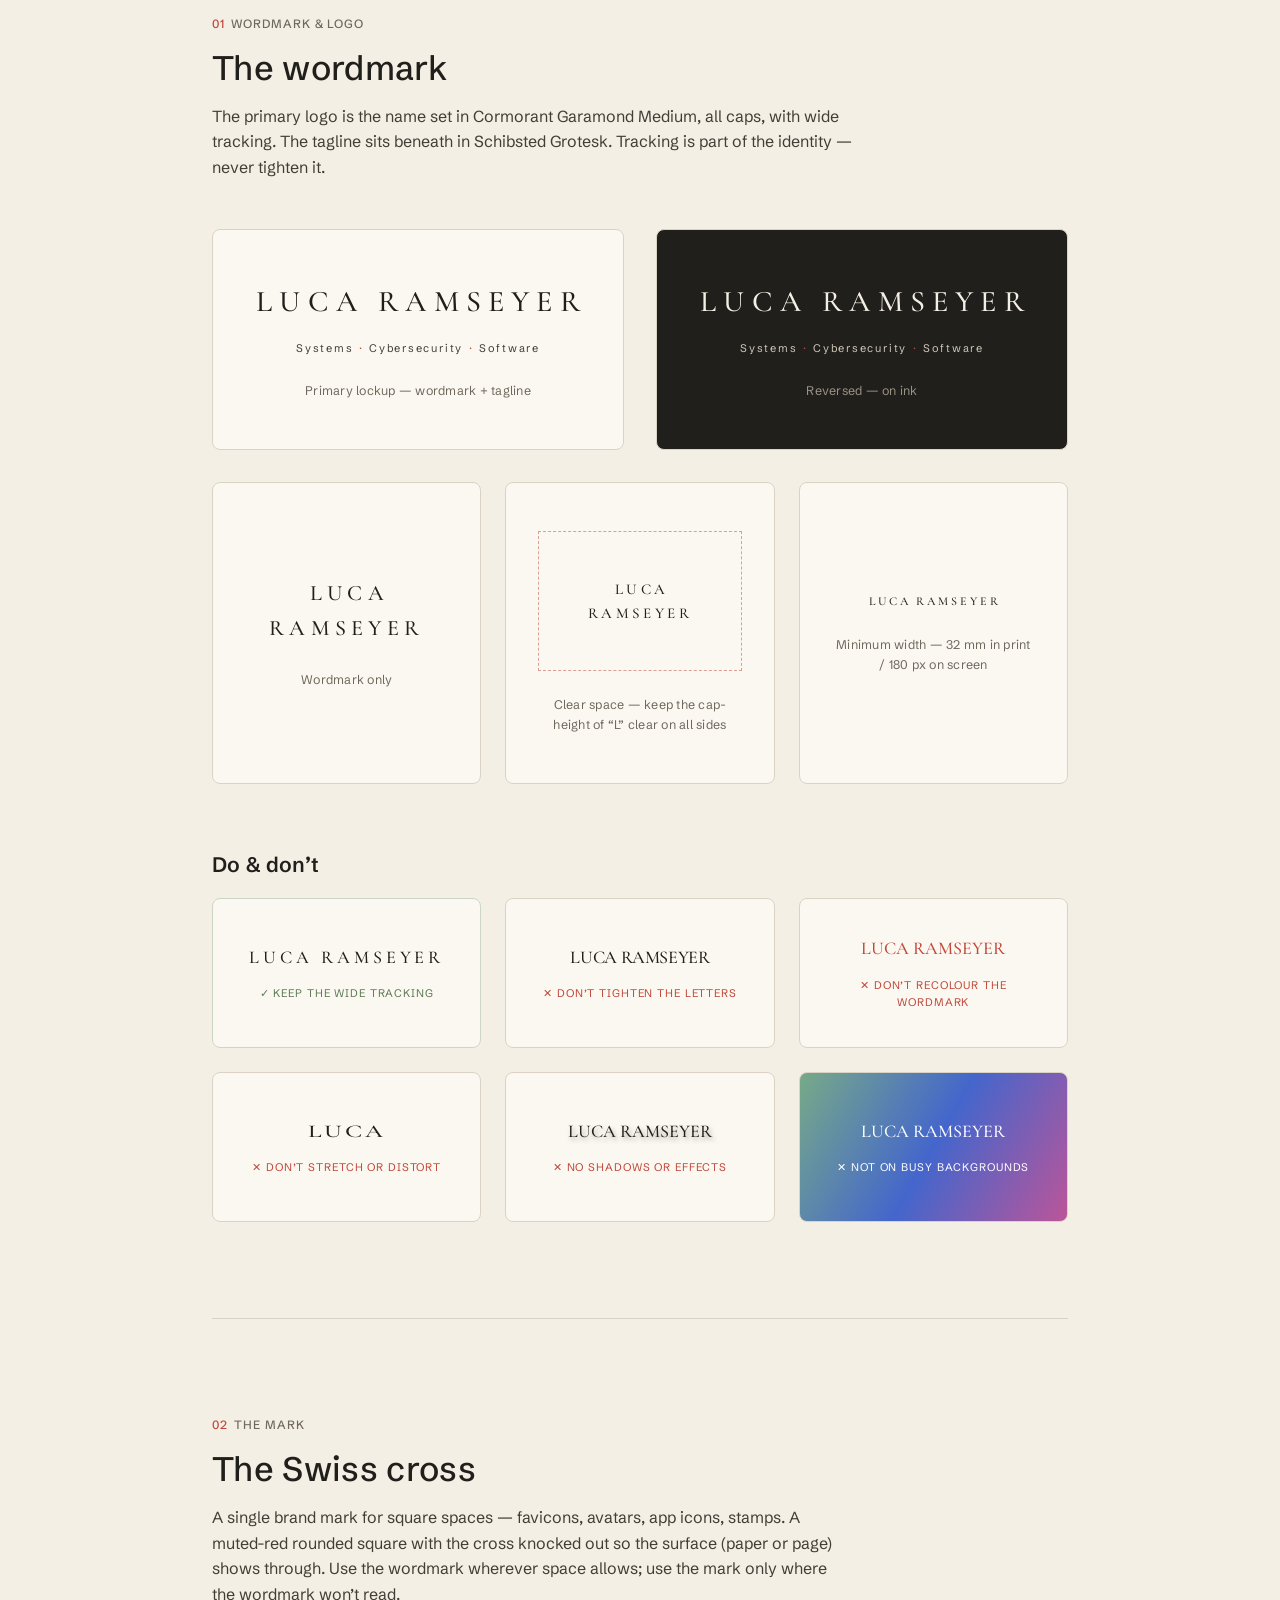
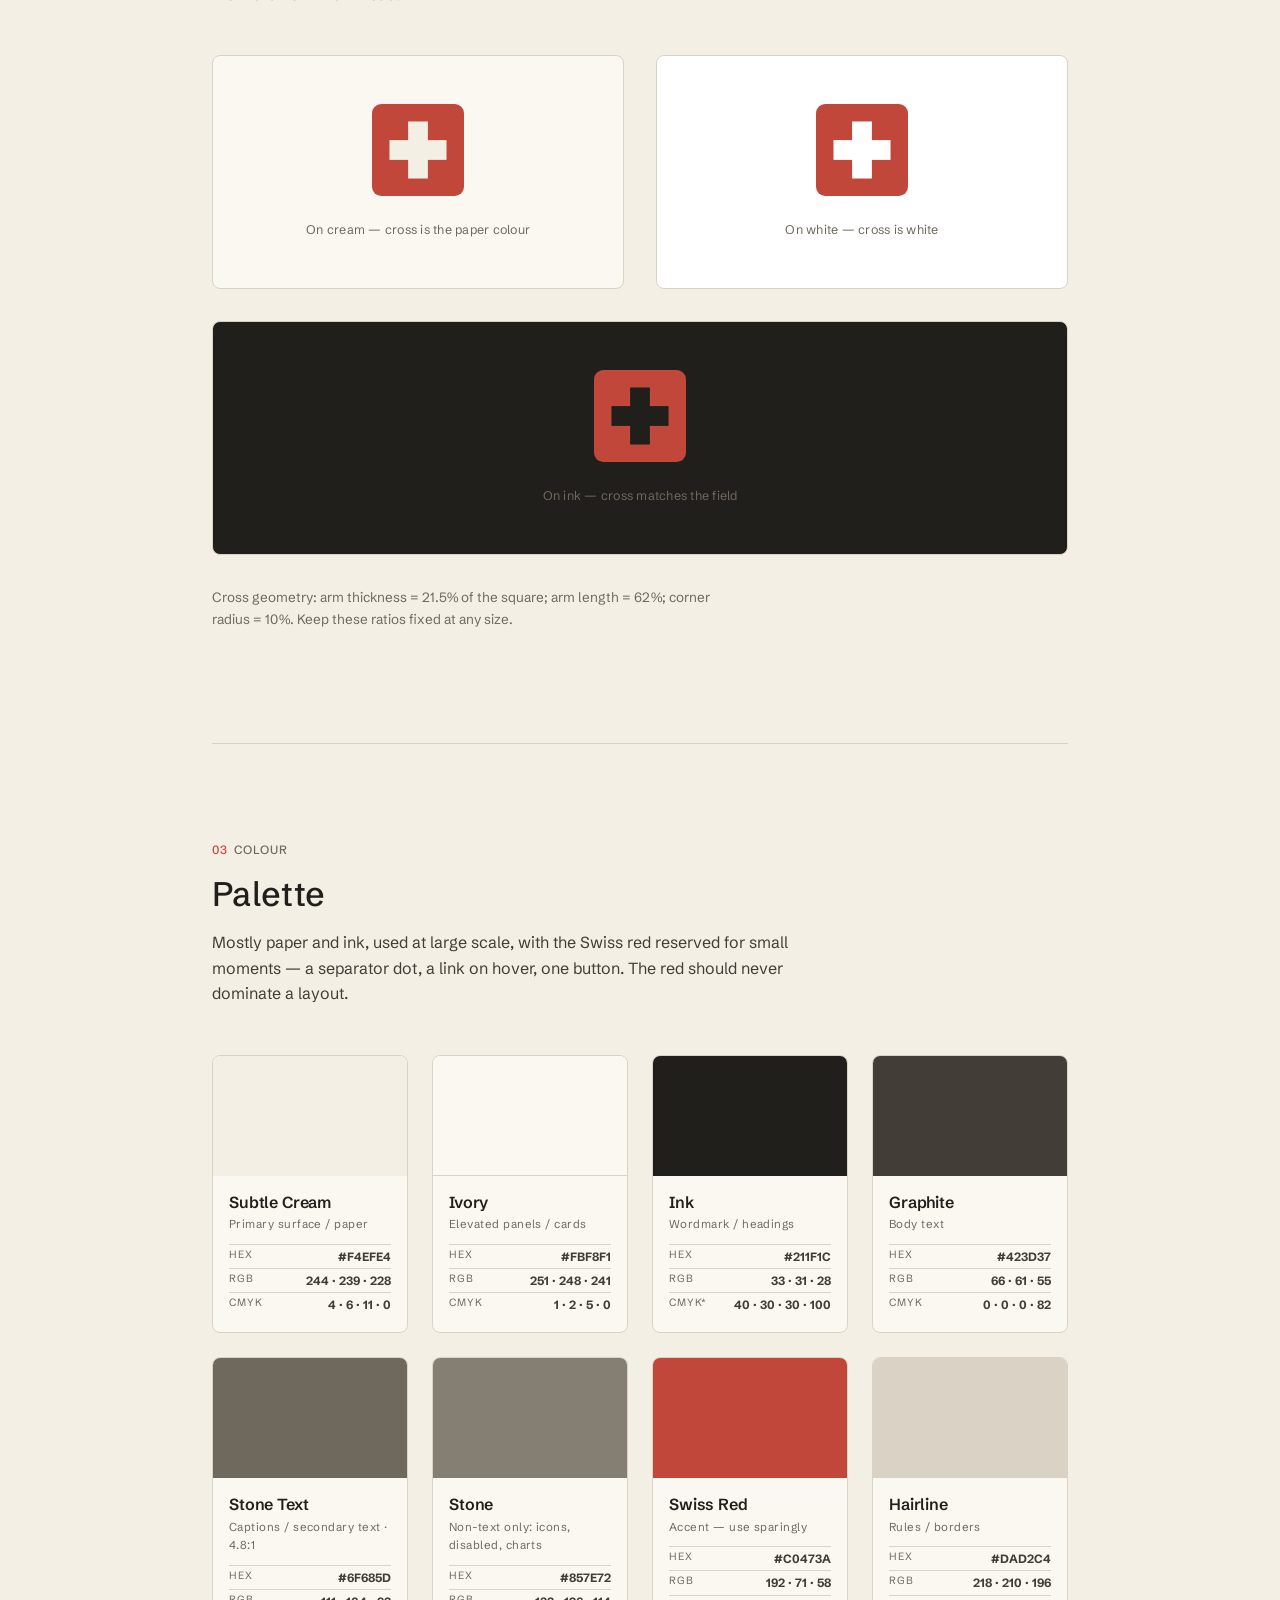
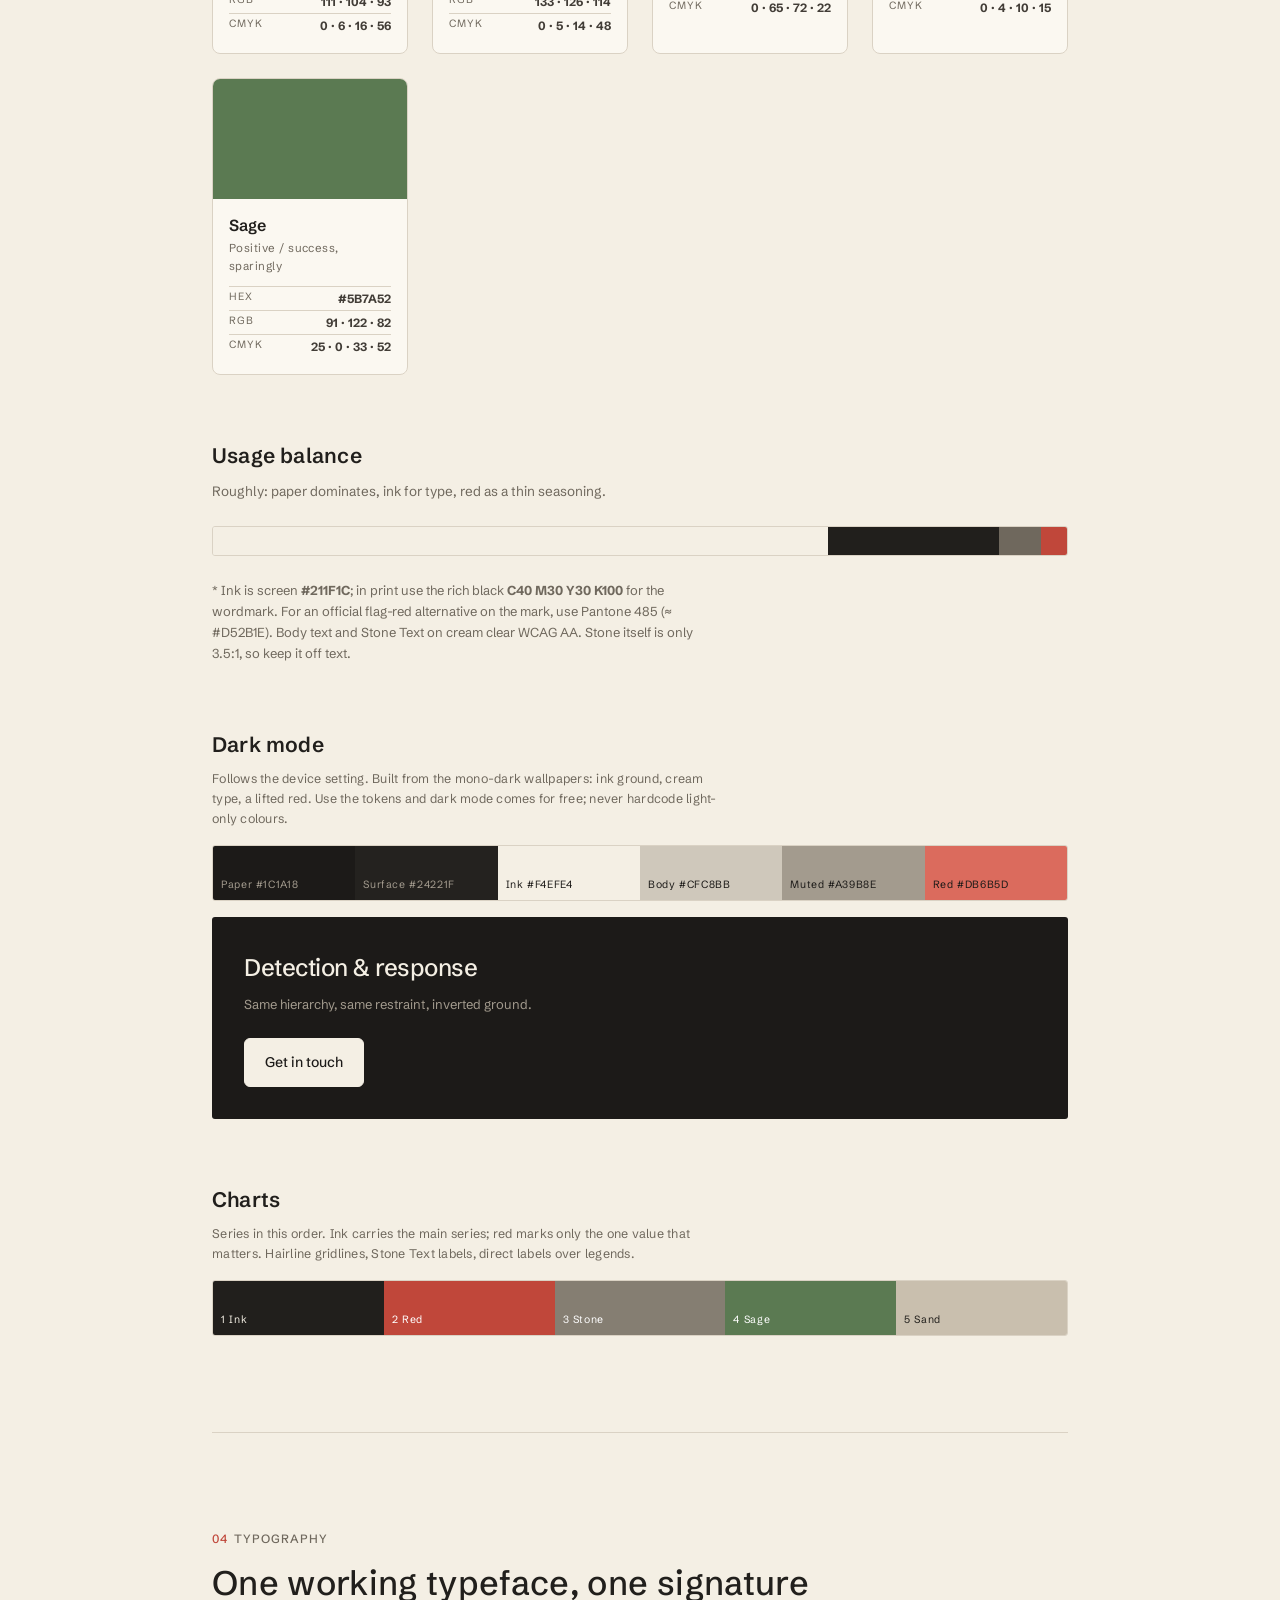
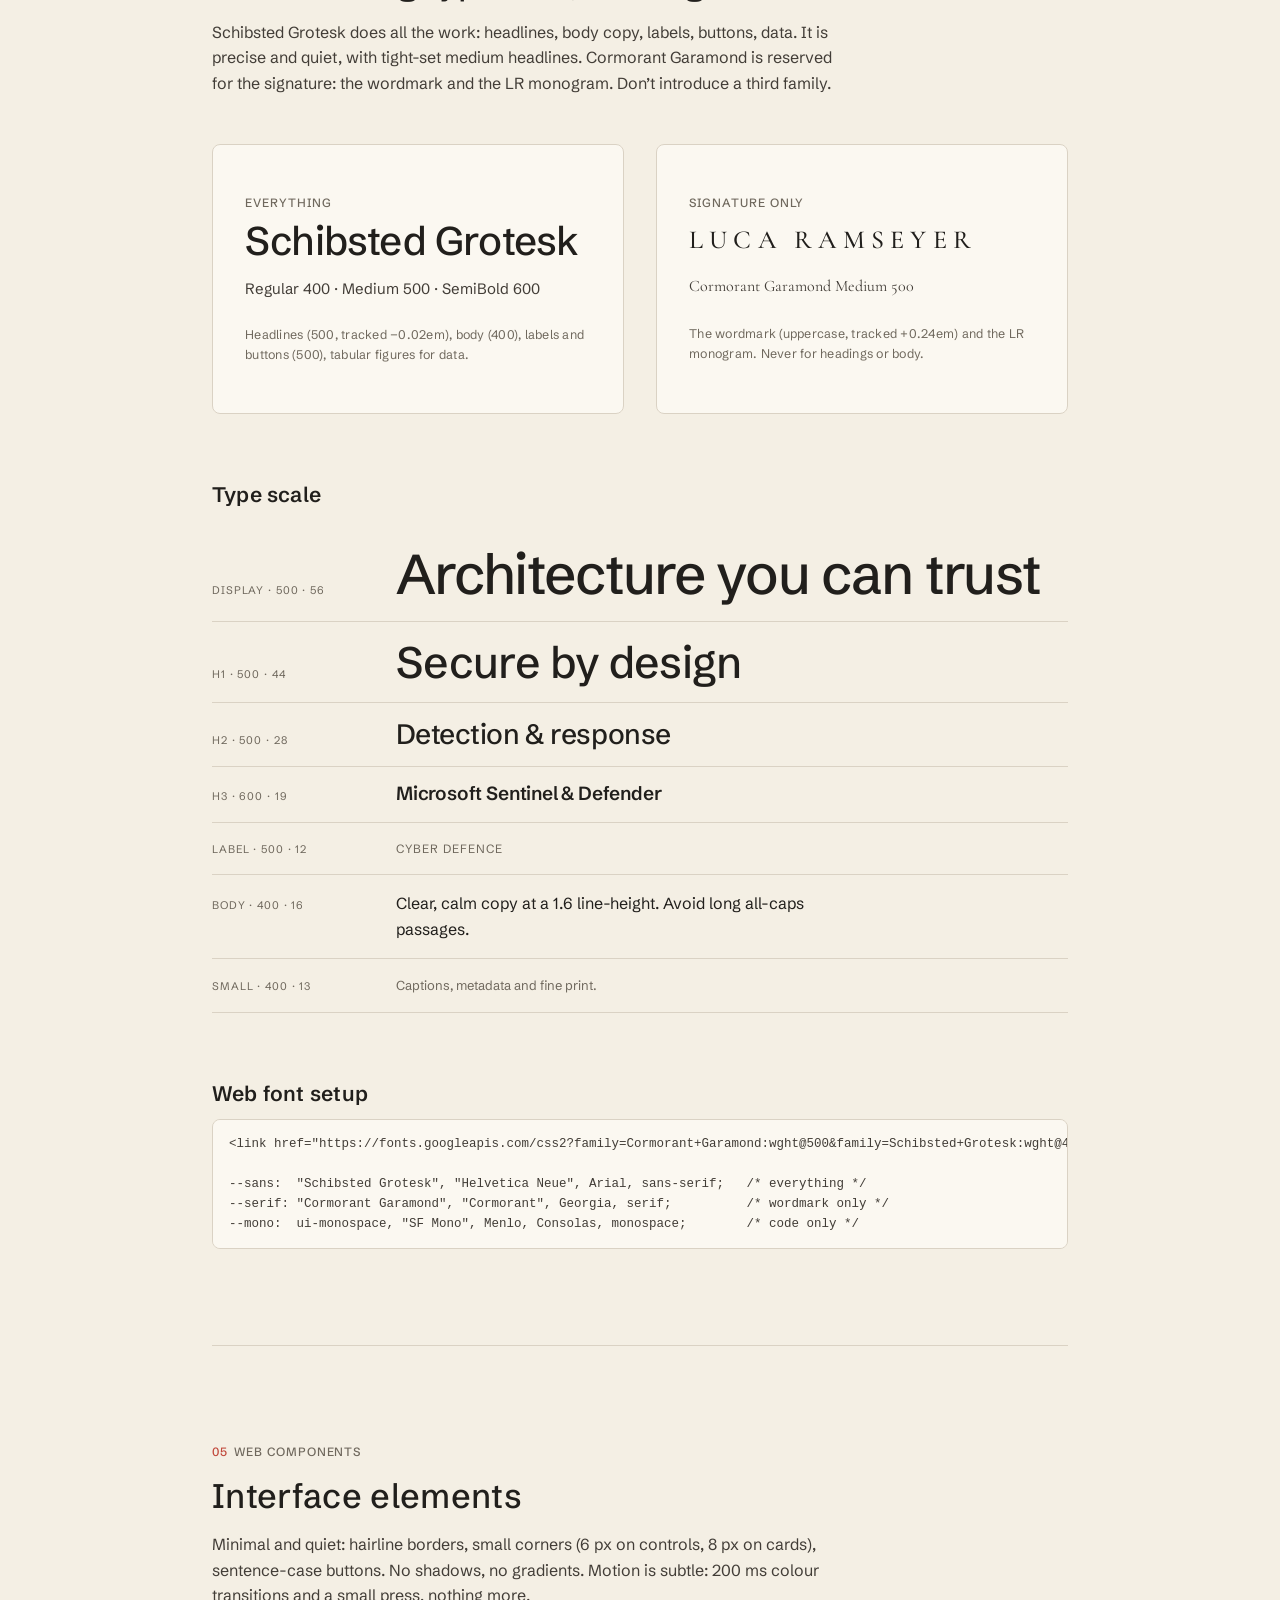
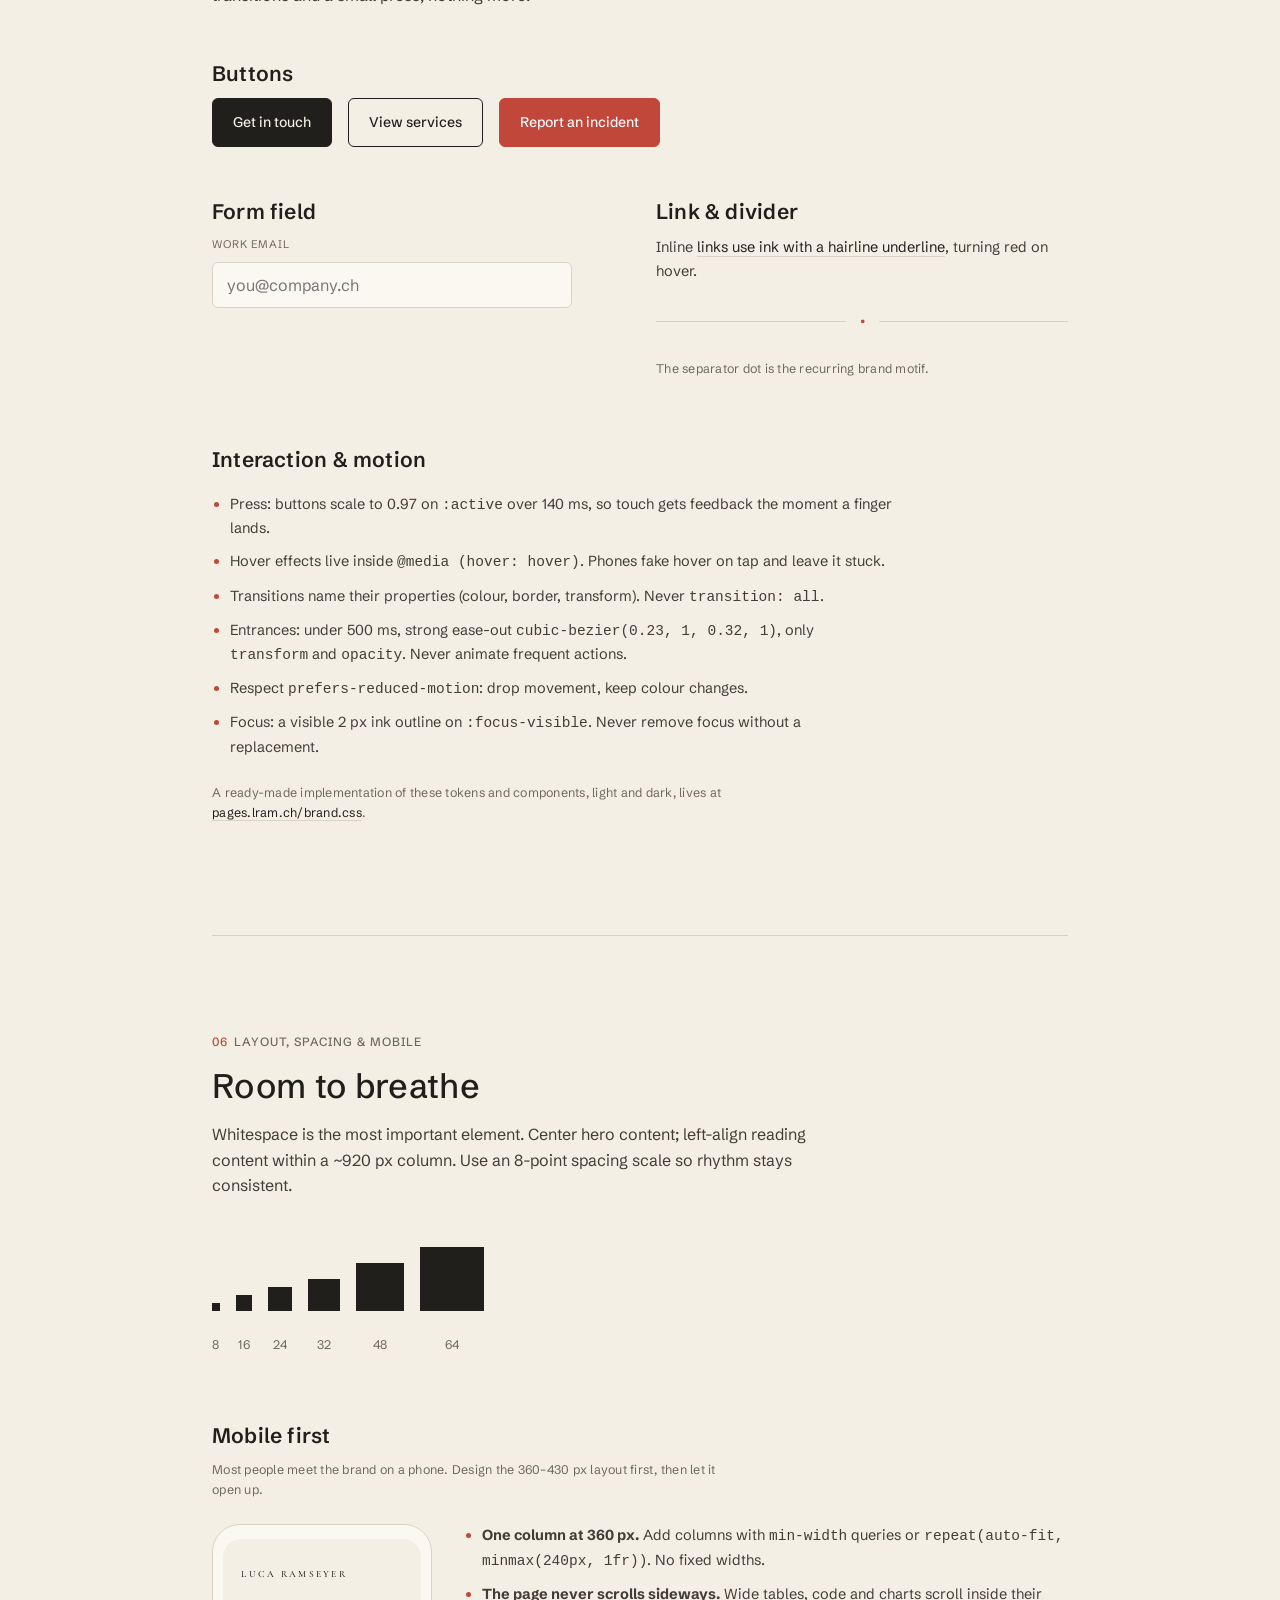
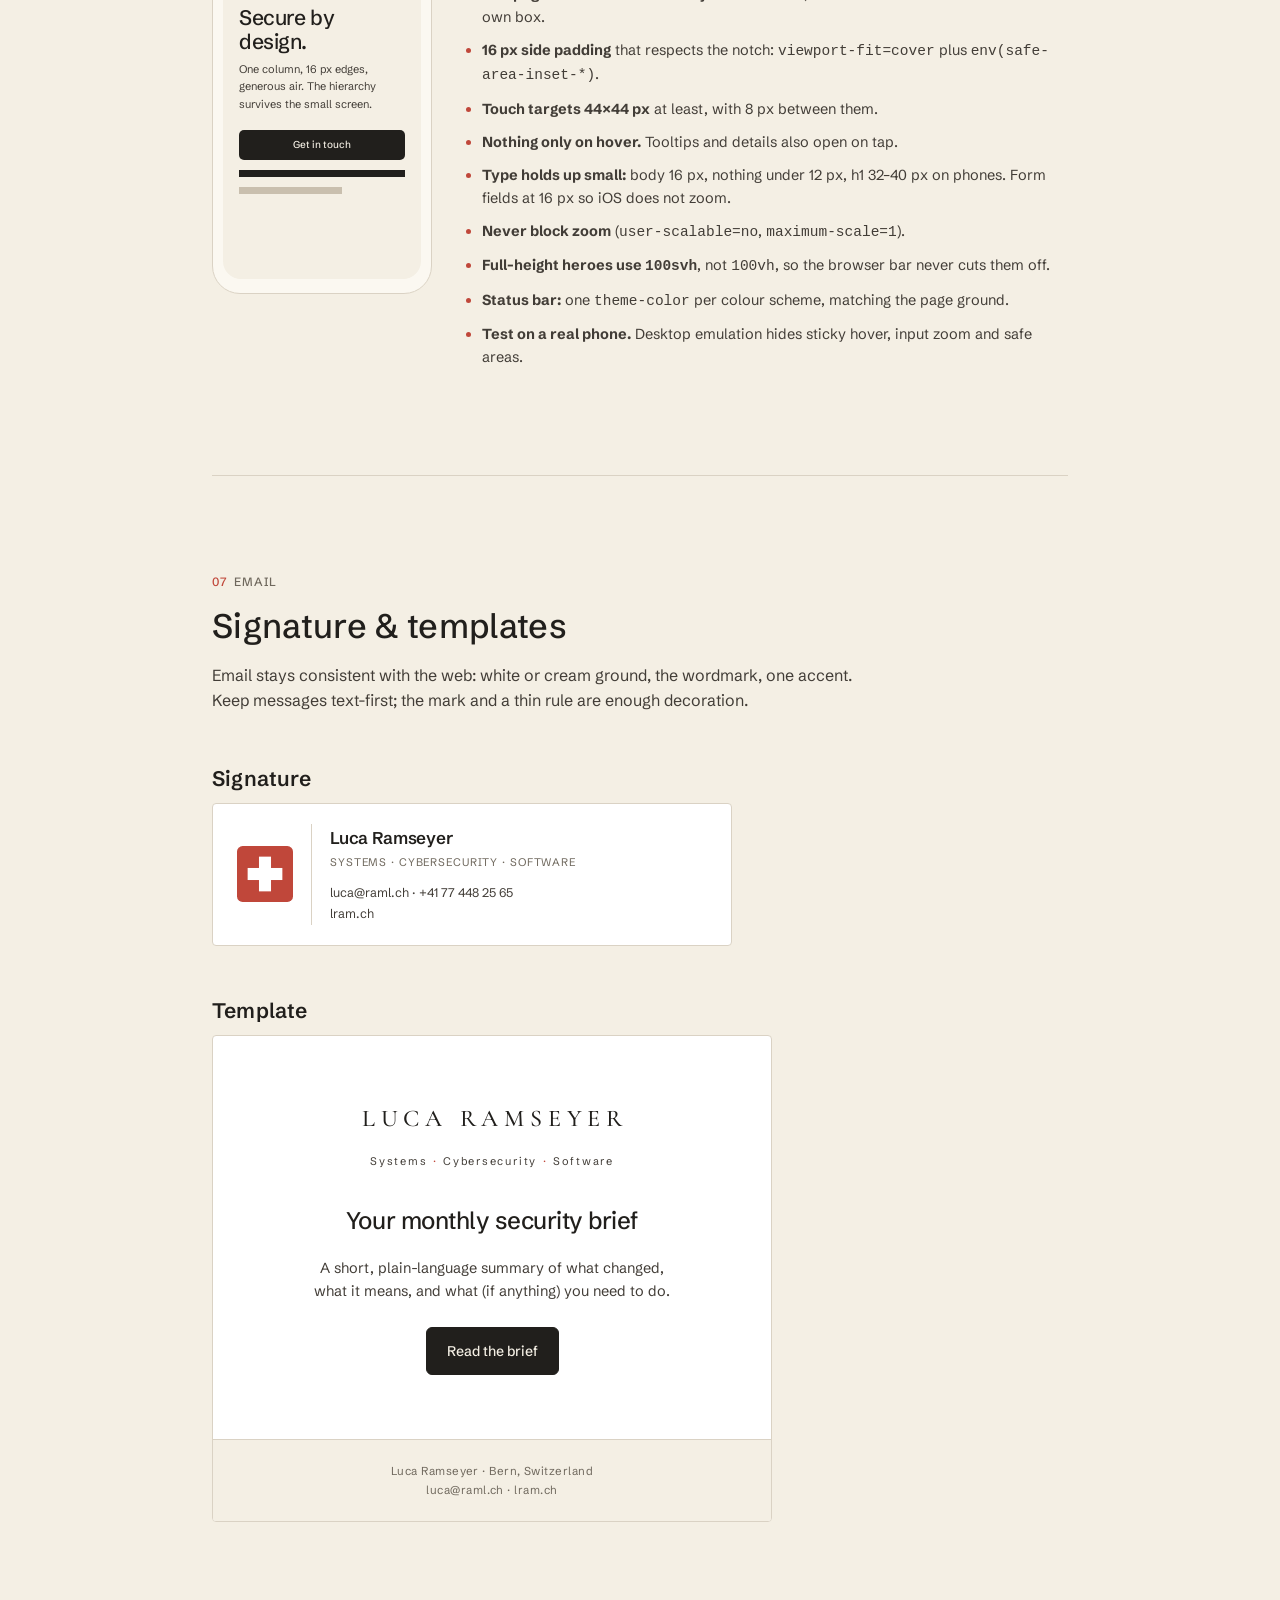
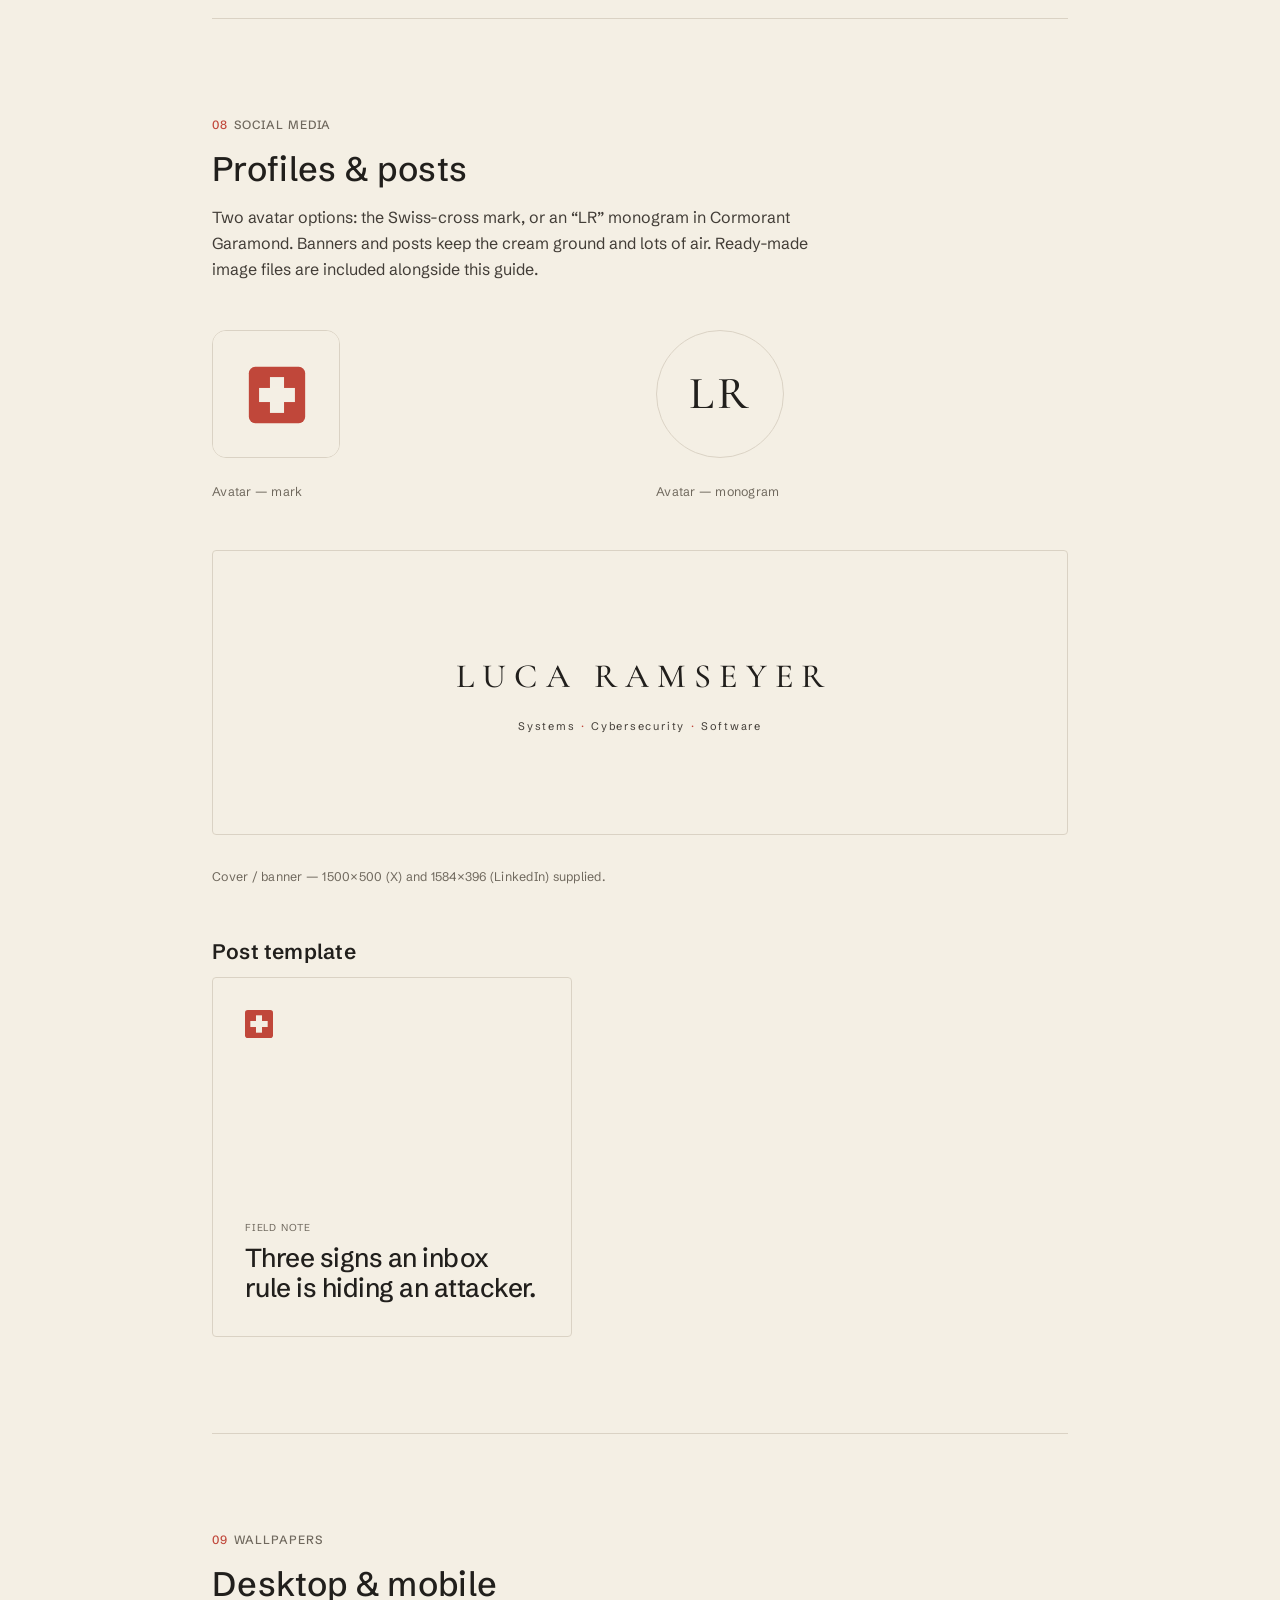
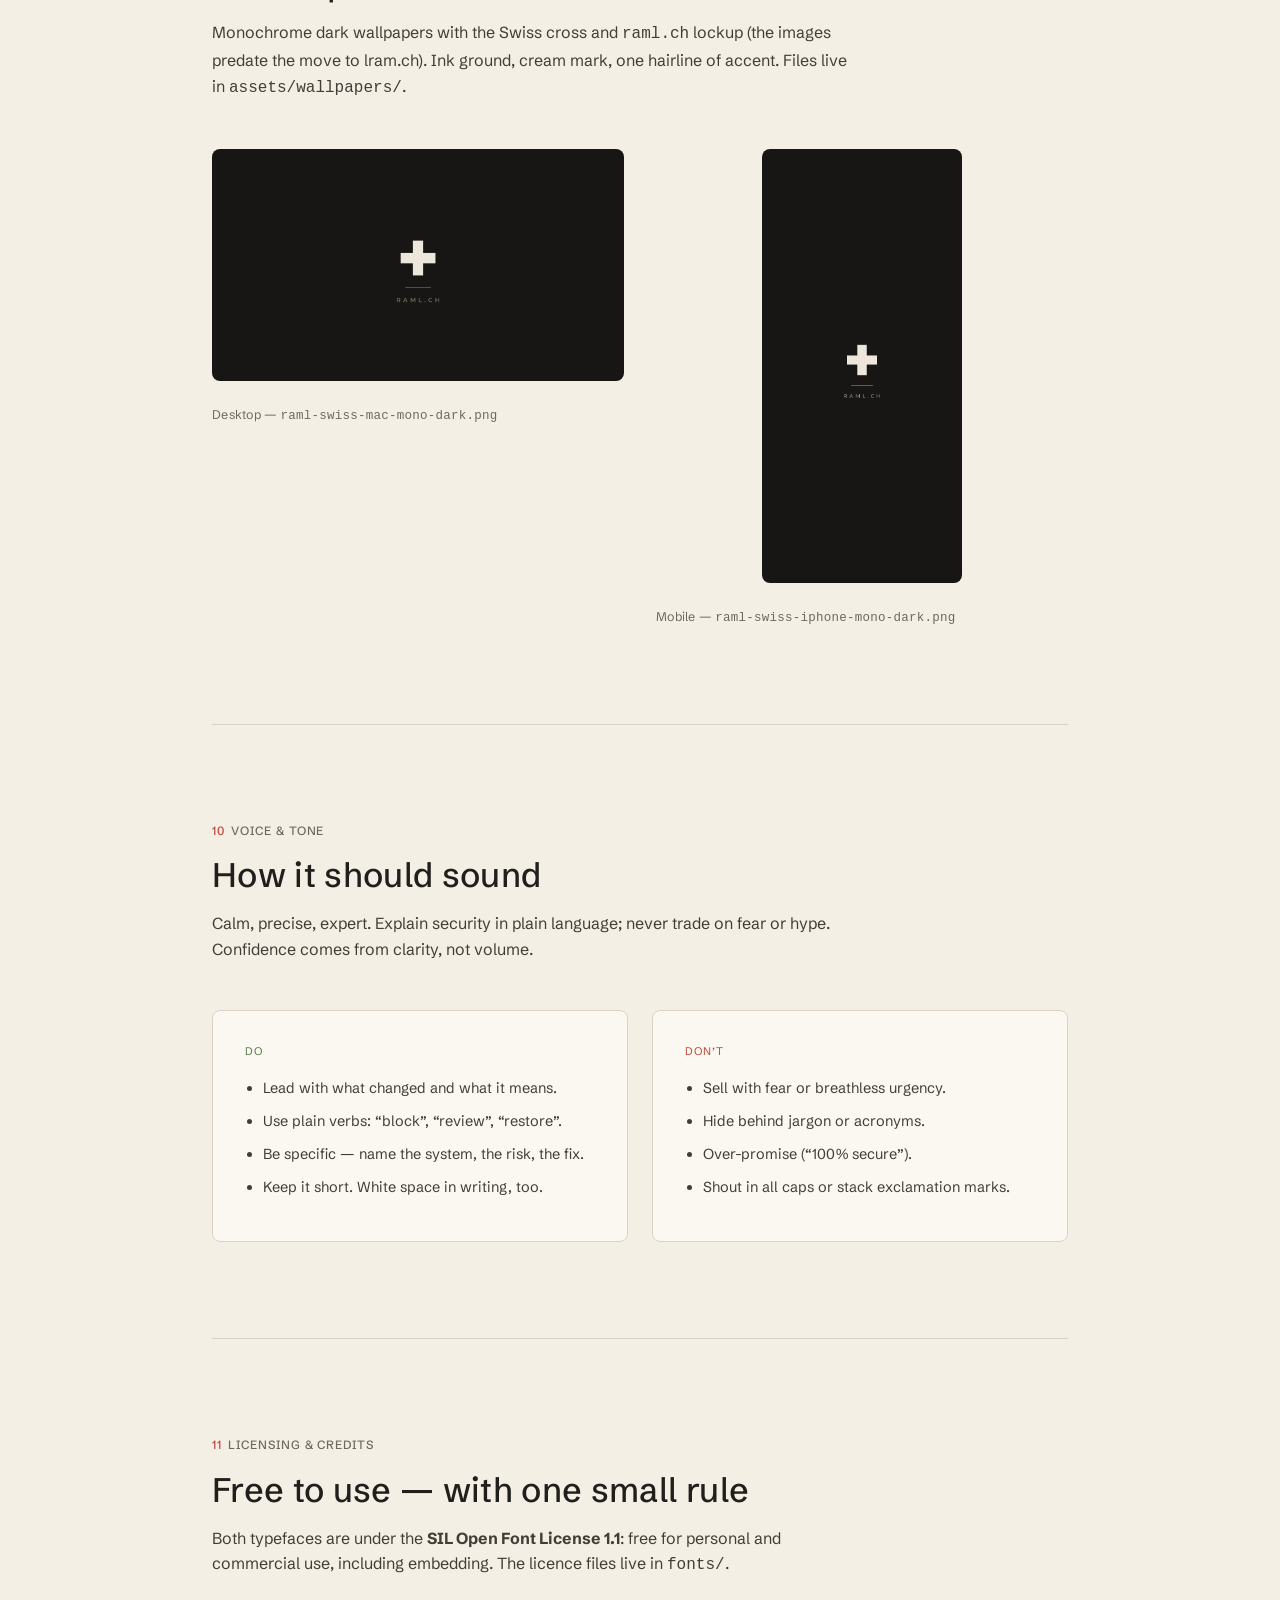
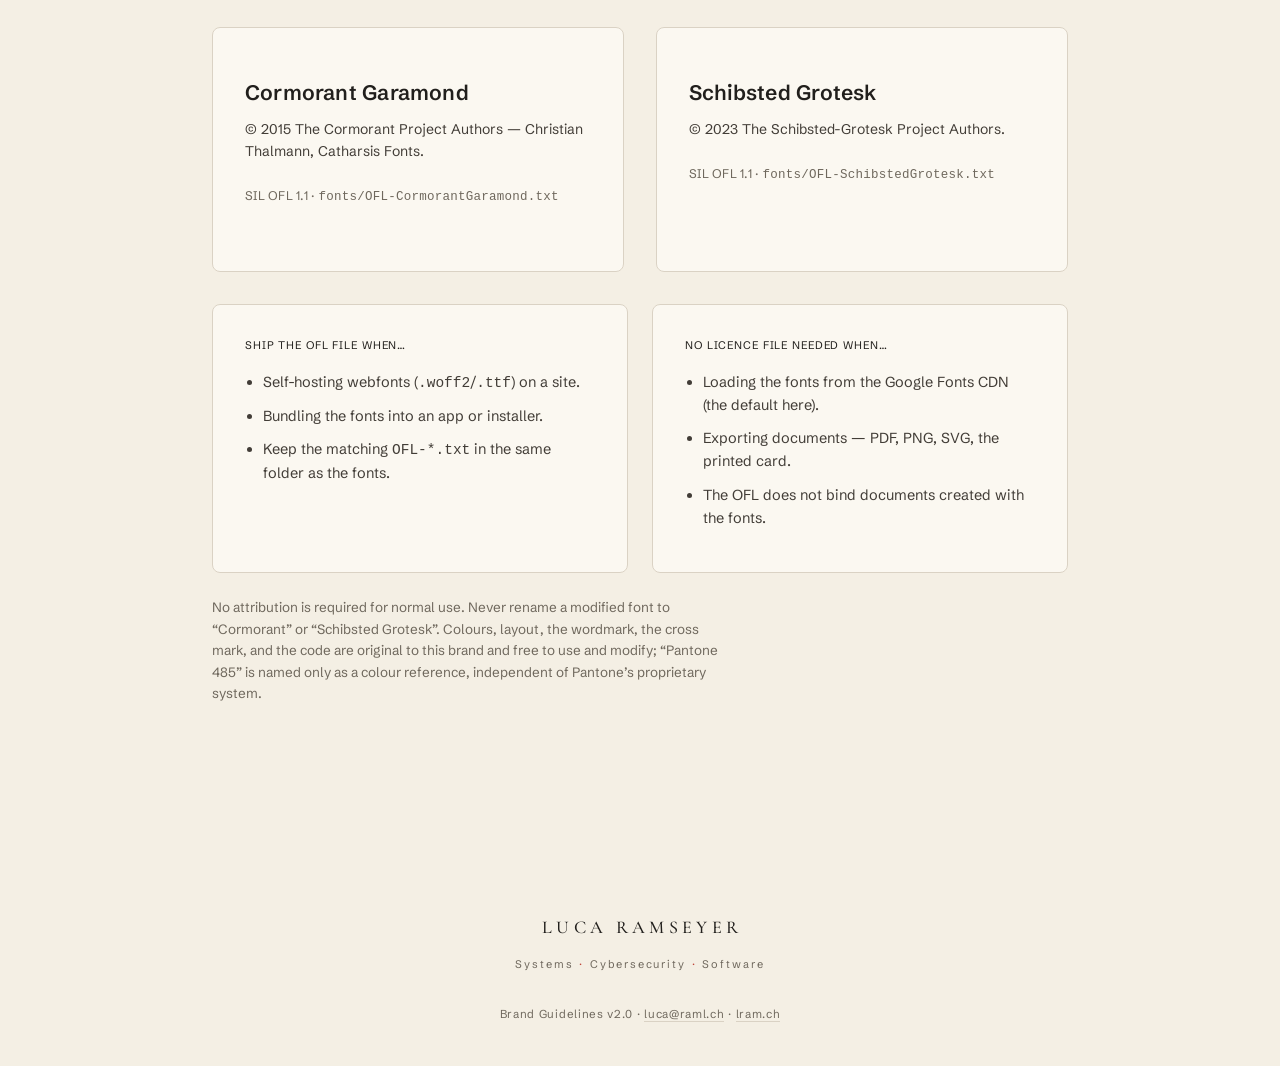
==== commit f283d516: "Point the brand at lram.ch lram.ch replaces raml.ch as the brand domain. Email stays luca@raml.ch; t" ====
--- a/style-guide.html
+++ b/style-guide.html
@@ -284,7 +284,7 @@
   <div class="tagline fade d2">Systems<span class="sep">·</span>Cybersecurity<span class="sep">·</span>Software</div>
   <div class="rule fade d3"></div>
   <div class="docline fade d3">Brand &amp; Identity Guidelines</div>
-  <div class="meta fade d4">Version 2.0<span class="dot">·</span>raml.ch</div>
+  <div class="meta fade d4">Version 2.0<span class="dot">·</span>lram.ch</div>
 </header>
 
 <main class="wrap">
@@ -645,7 +645,7 @@
       <div class="id">
         <div class="n">Luca Ramseyer</div>
         <div class="t">Systems · Cybersecurity · Software</div>
-        <div class="c">luca@raml.ch · +41 77 448 25 65<br><a href="https://raml.ch">www.raml.ch</a></div>
+        <div class="c">luca@raml.ch · +41 77 448 25 65<br><a href="https://lram.ch">lram.ch</a></div>
       </div>
     </div>
 
@@ -658,7 +658,7 @@
         <p class="email-p">A short, plain-language summary of what changed, what it means, and what (if anything) you need to do.</p>
         <a class="btn btn-primary" href="#email">Read the brief</a>
       </div>
-      <div class="email-foot">Luca Ramseyer · Bern, Switzerland<br>luca@raml.ch · www.raml.ch</div>
+      <div class="email-foot">Luca Ramseyer · Bern, Switzerland<br>luca@raml.ch · lram.ch</div>
     </div>
   </section>
 
@@ -713,7 +713,7 @@
     <div class="section-head">
       <p class="eyebrow"><span class="num">09</span>Wallpapers</p>
       <h2>Desktop &amp; mobile</h2>
-      <p class="desc">Monochrome dark wallpapers with the Swiss cross and <code>raml.ch</code> lockup. Ink ground, cream mark, one hairline of accent. Files live in <code>assets/wallpapers/</code>.</p>
+      <p class="desc">Monochrome dark wallpapers with the Swiss cross and <code>raml.ch</code> lockup (the images predate the move to lram.ch). Ink ground, cream mark, one hairline of accent. Files live in <code>assets/wallpapers/</code>.</p>
     </div>
 
     <div class="social-grid">
@@ -805,7 +805,7 @@
 <footer>
   <div class="wm">LUCA RAMSEYER</div>
   <div class="ft-tag">Systems<span style="color:var(--red); padding:0 .5em;">·</span>Cybersecurity<span style="color:var(--red); padding:0 .5em;">·</span>Software</div>
-  <div class="ft-meta">Brand Guidelines v2.0 · <a href="mailto:luca@raml.ch">luca@raml.ch</a> · <a href="https://raml.ch">www.raml.ch</a></div>
+  <div class="ft-meta">Brand Guidelines v2.0 · <a href="mailto:luca@raml.ch">luca@raml.ch</a> · <a href="https://lram.ch">lram.ch</a></div>
 </footer>
 
 </body>
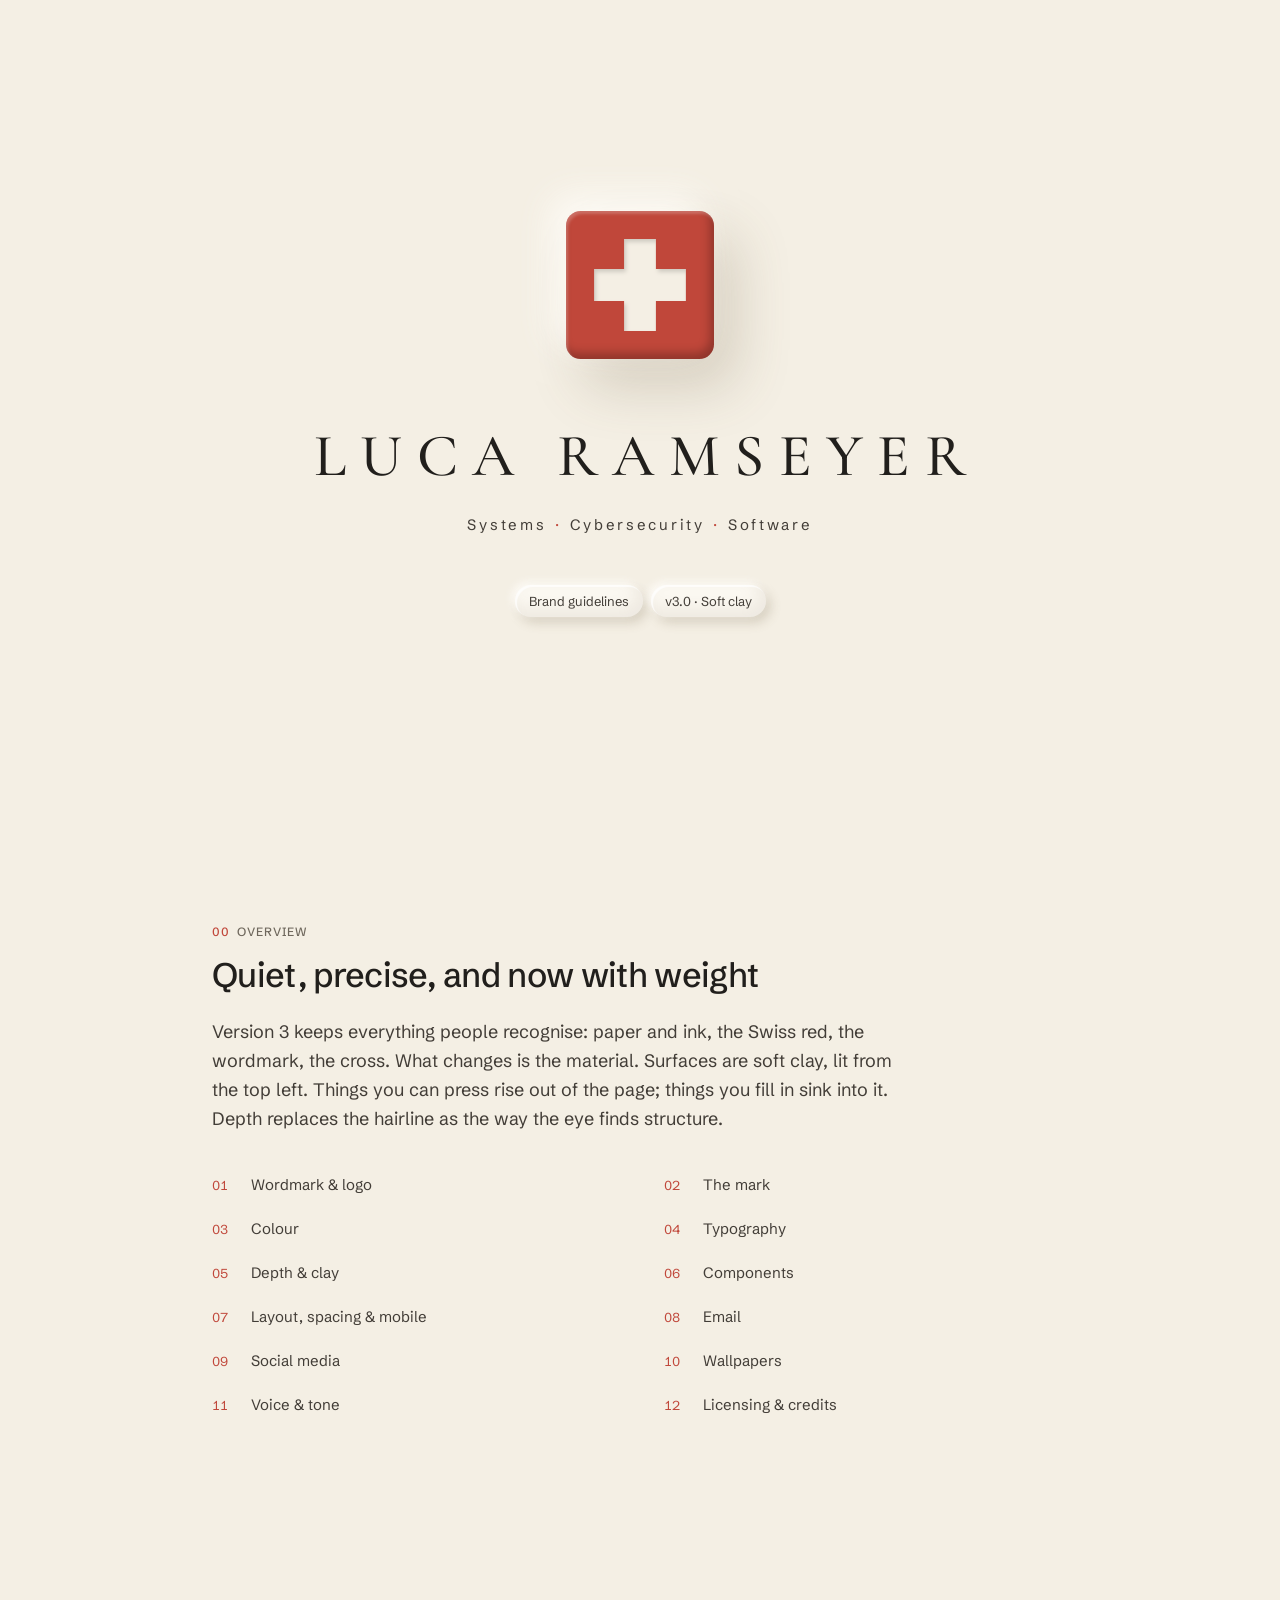
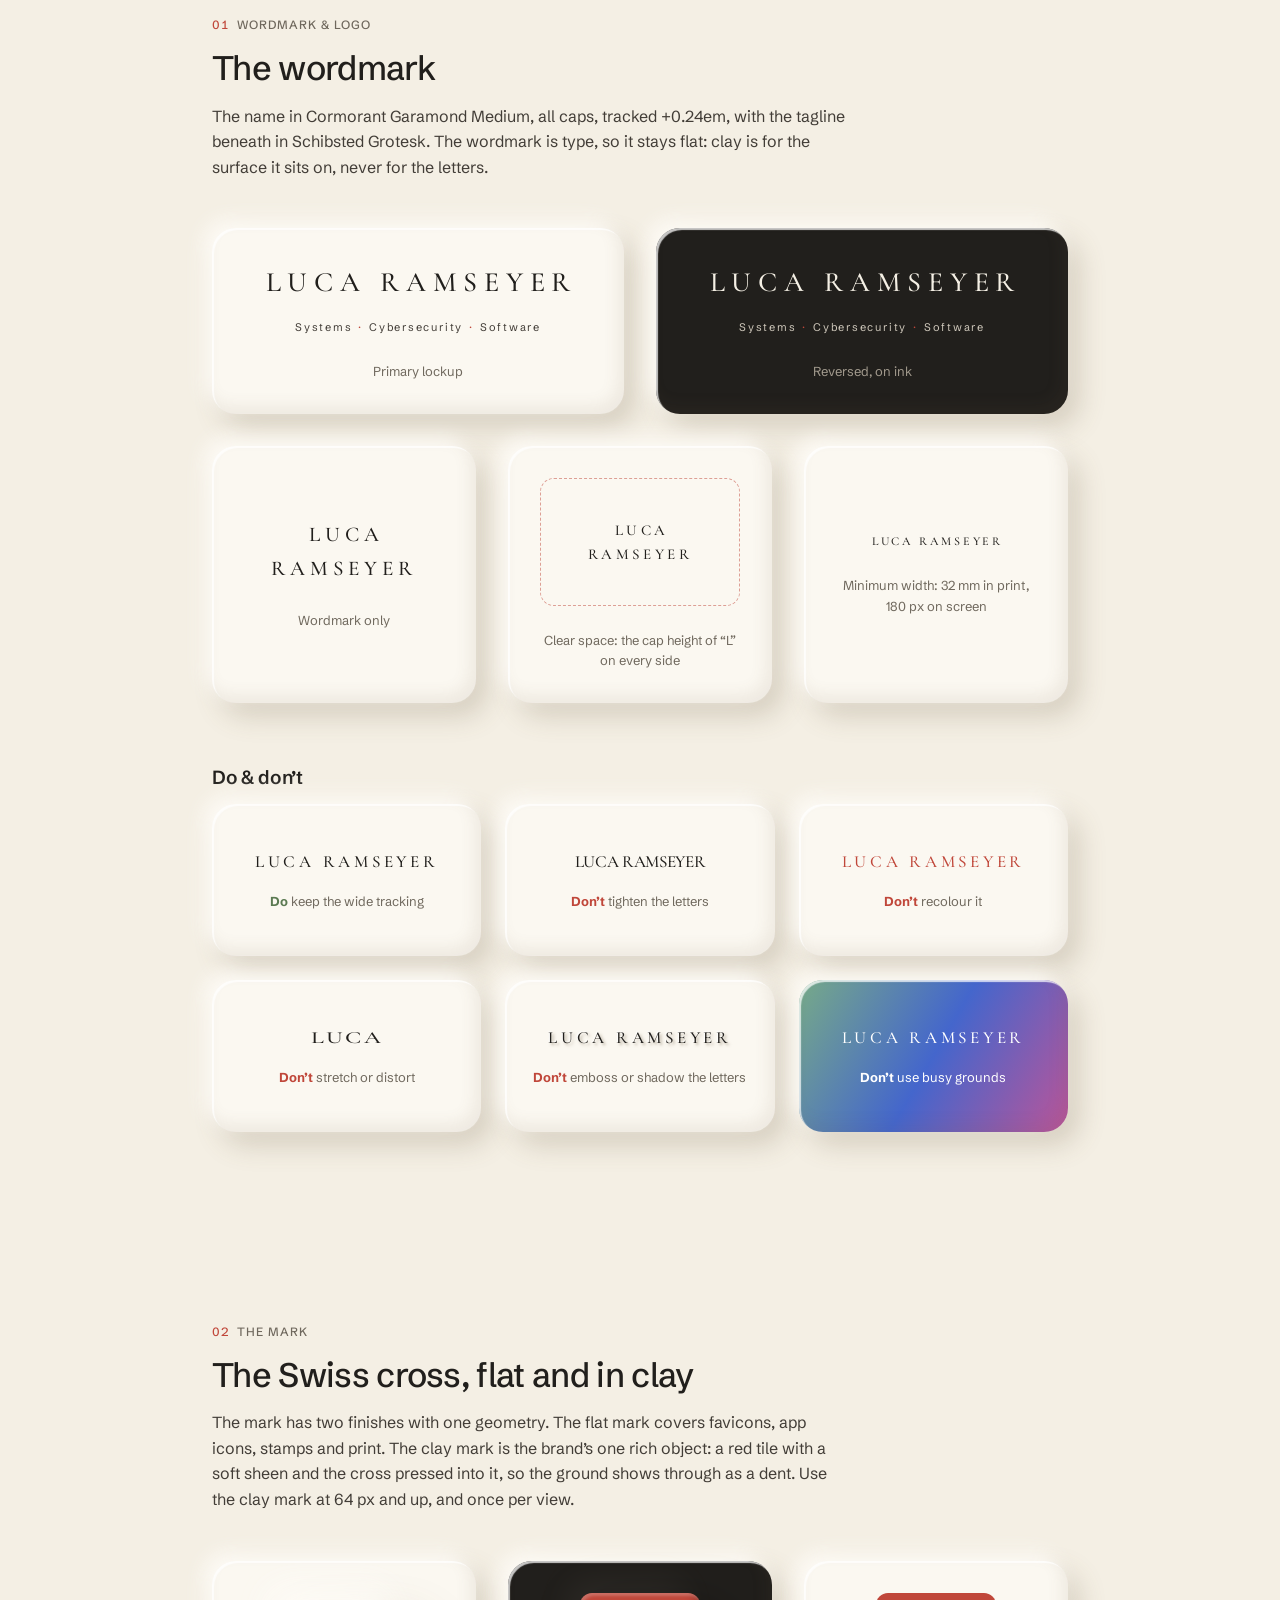
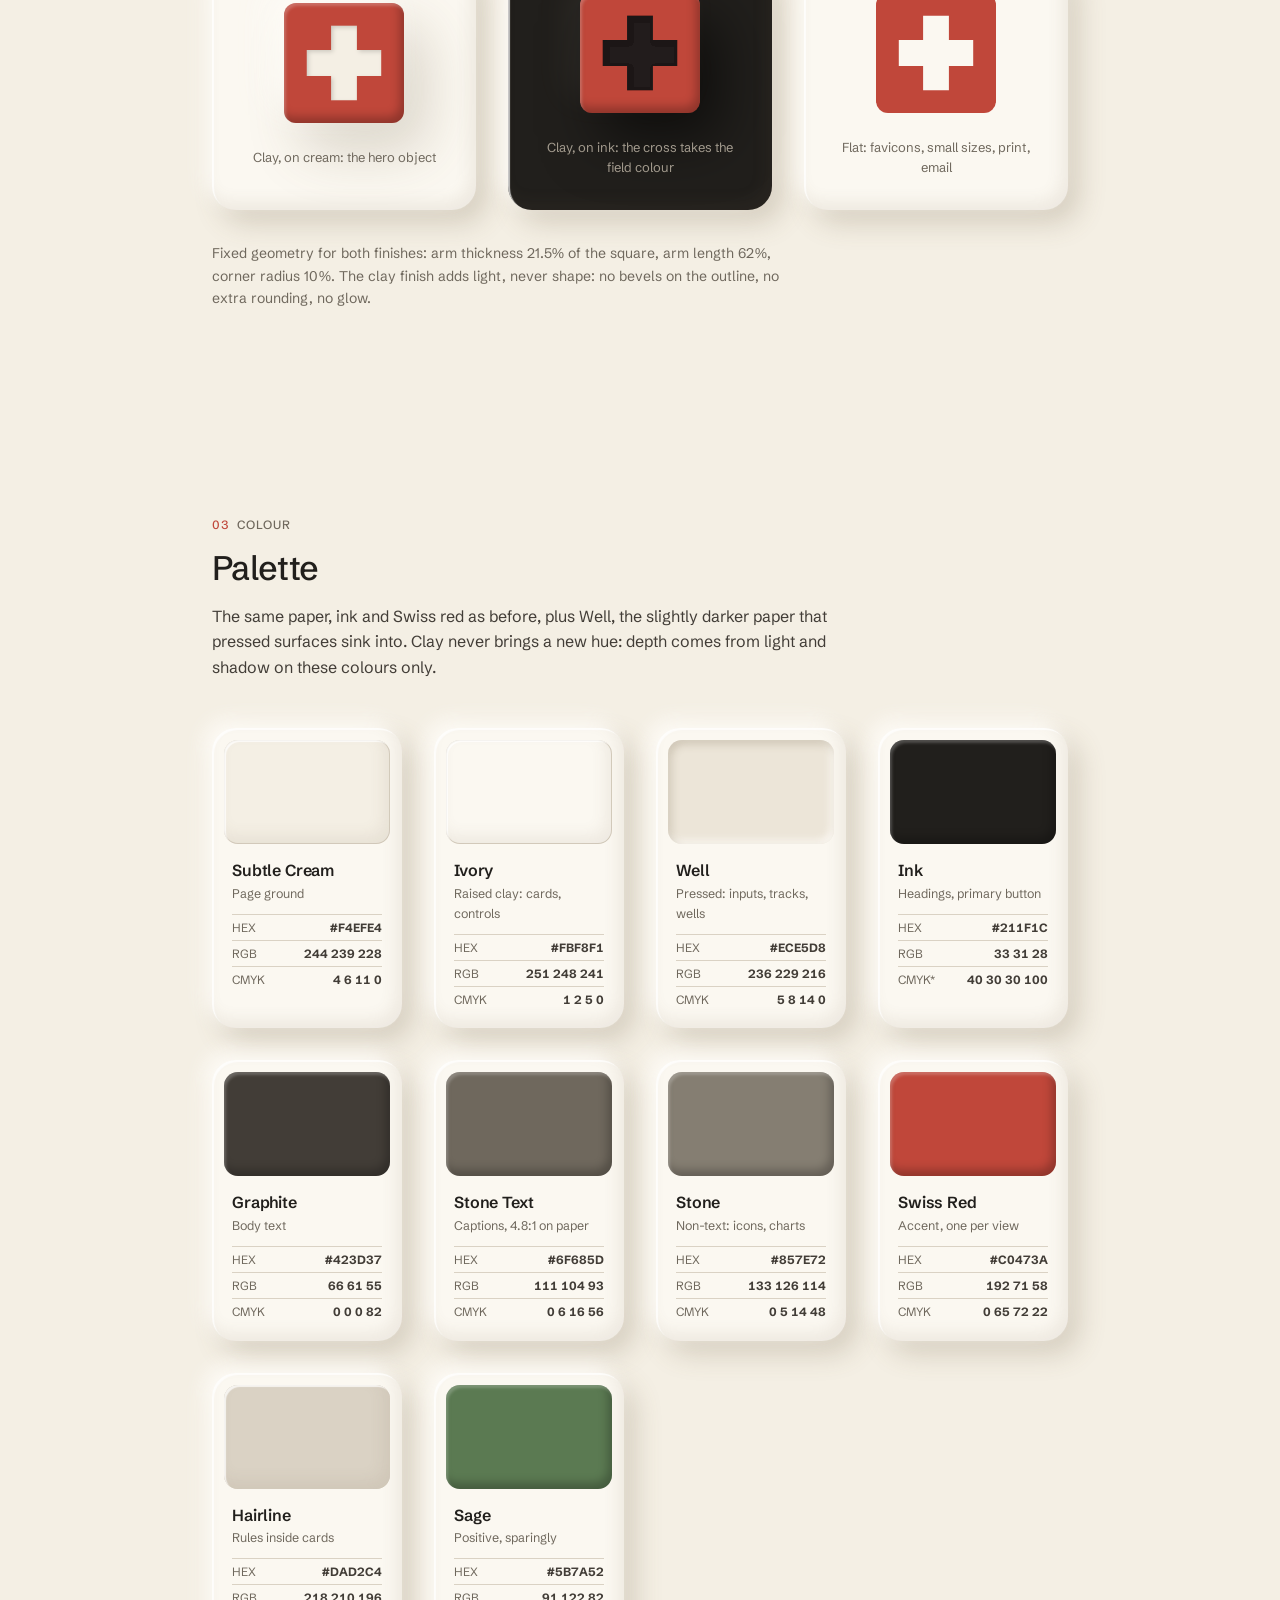
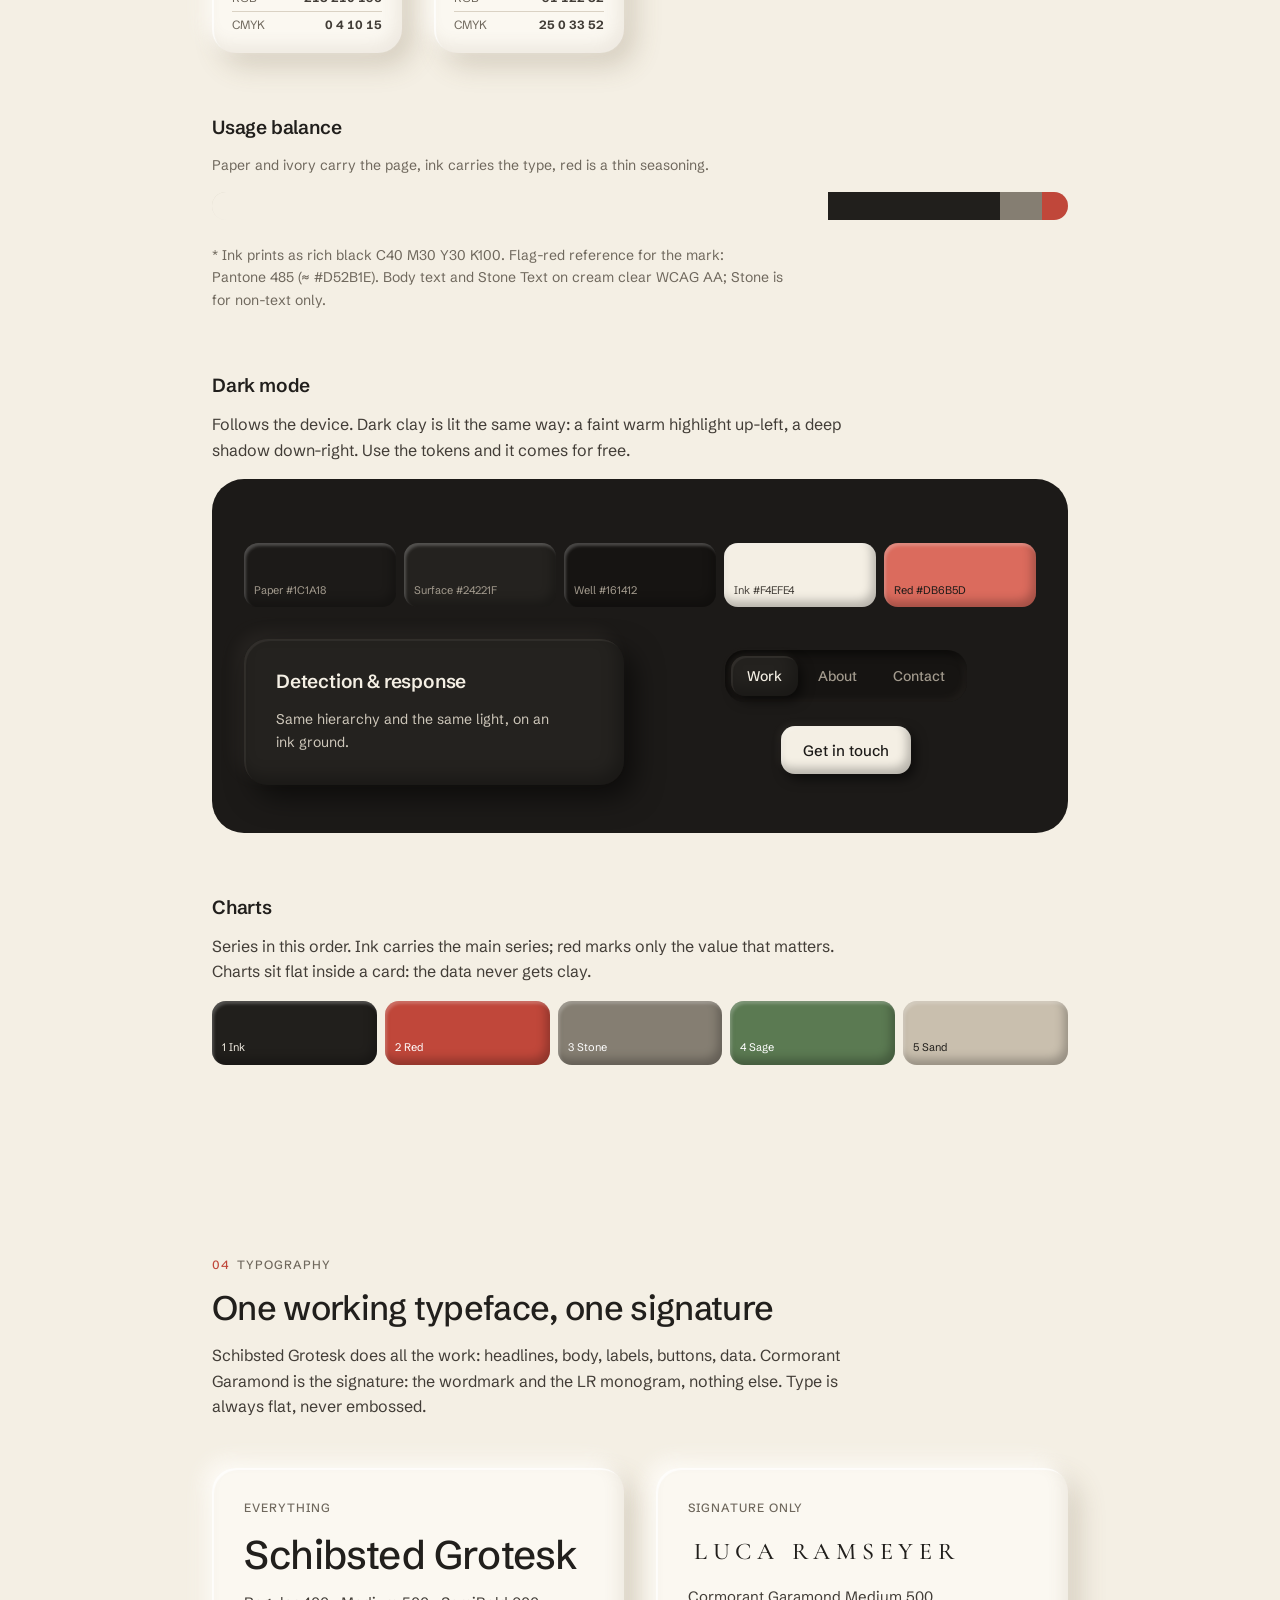
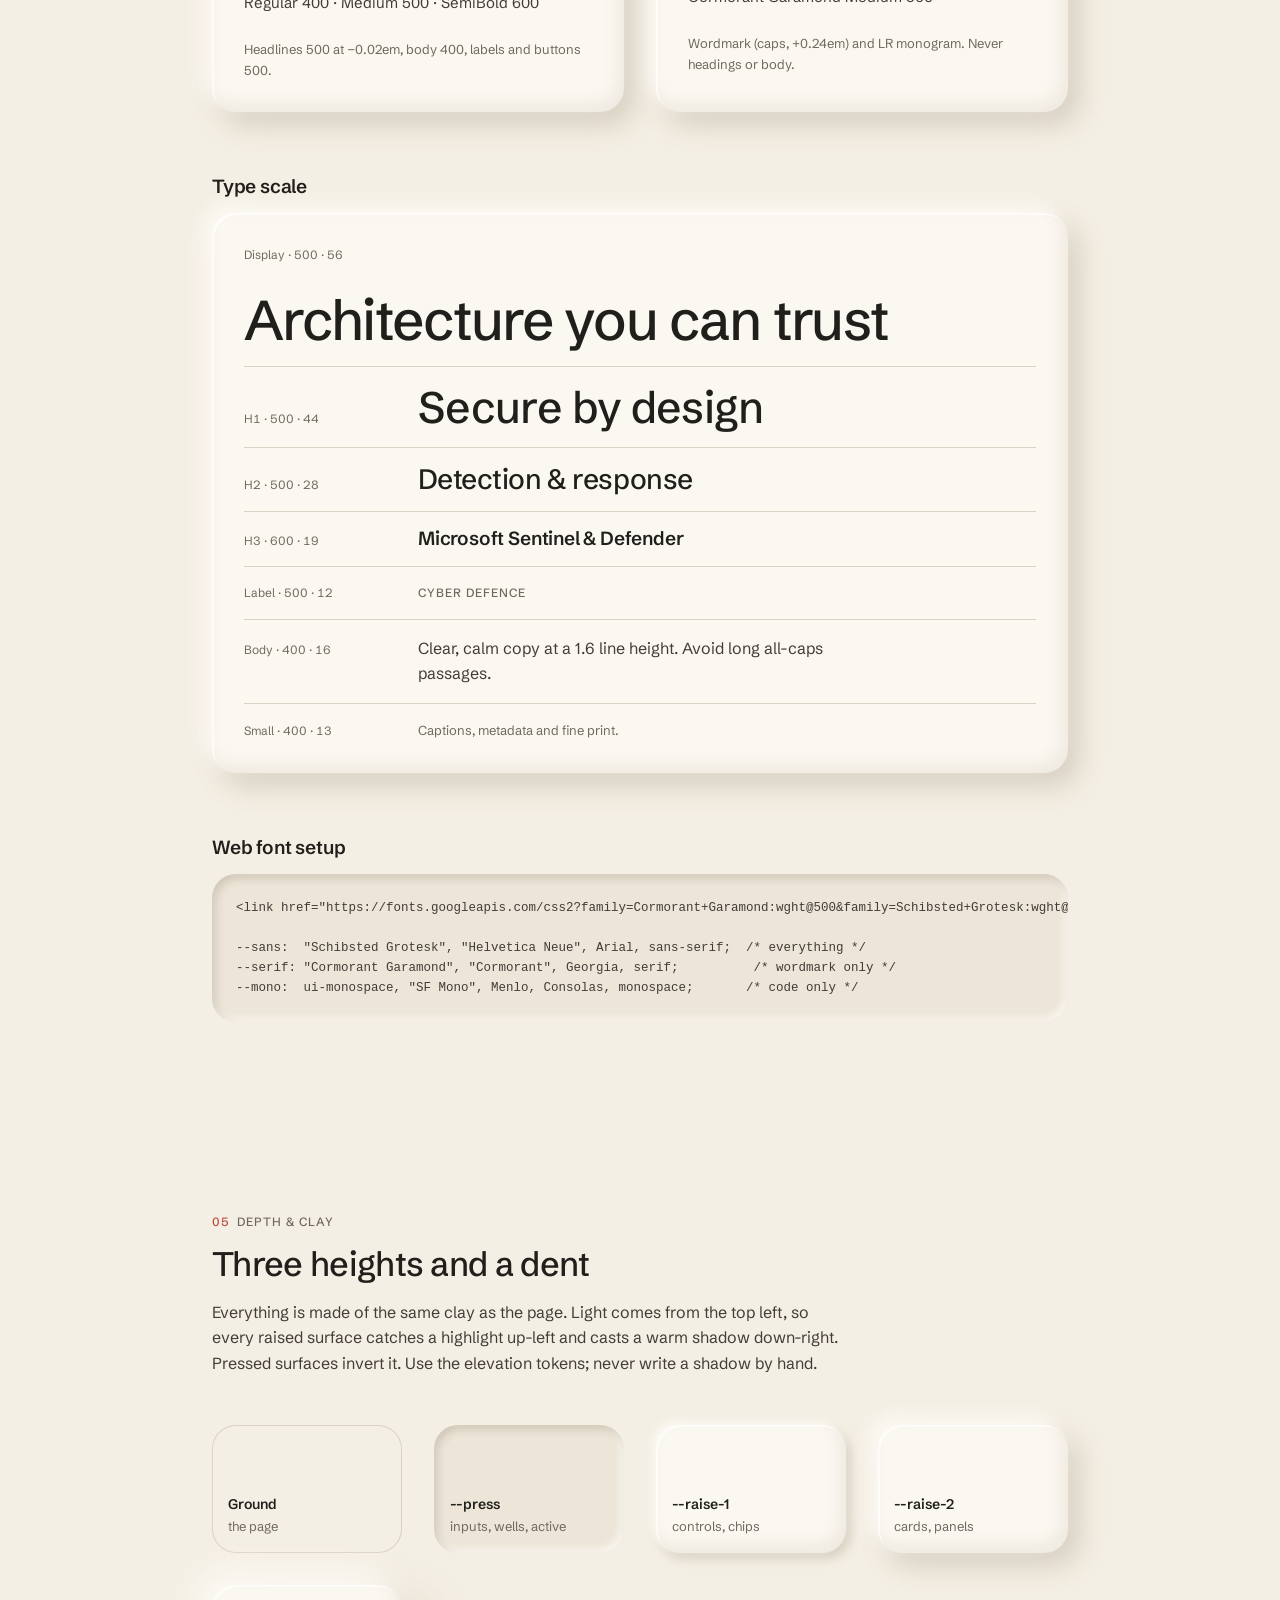
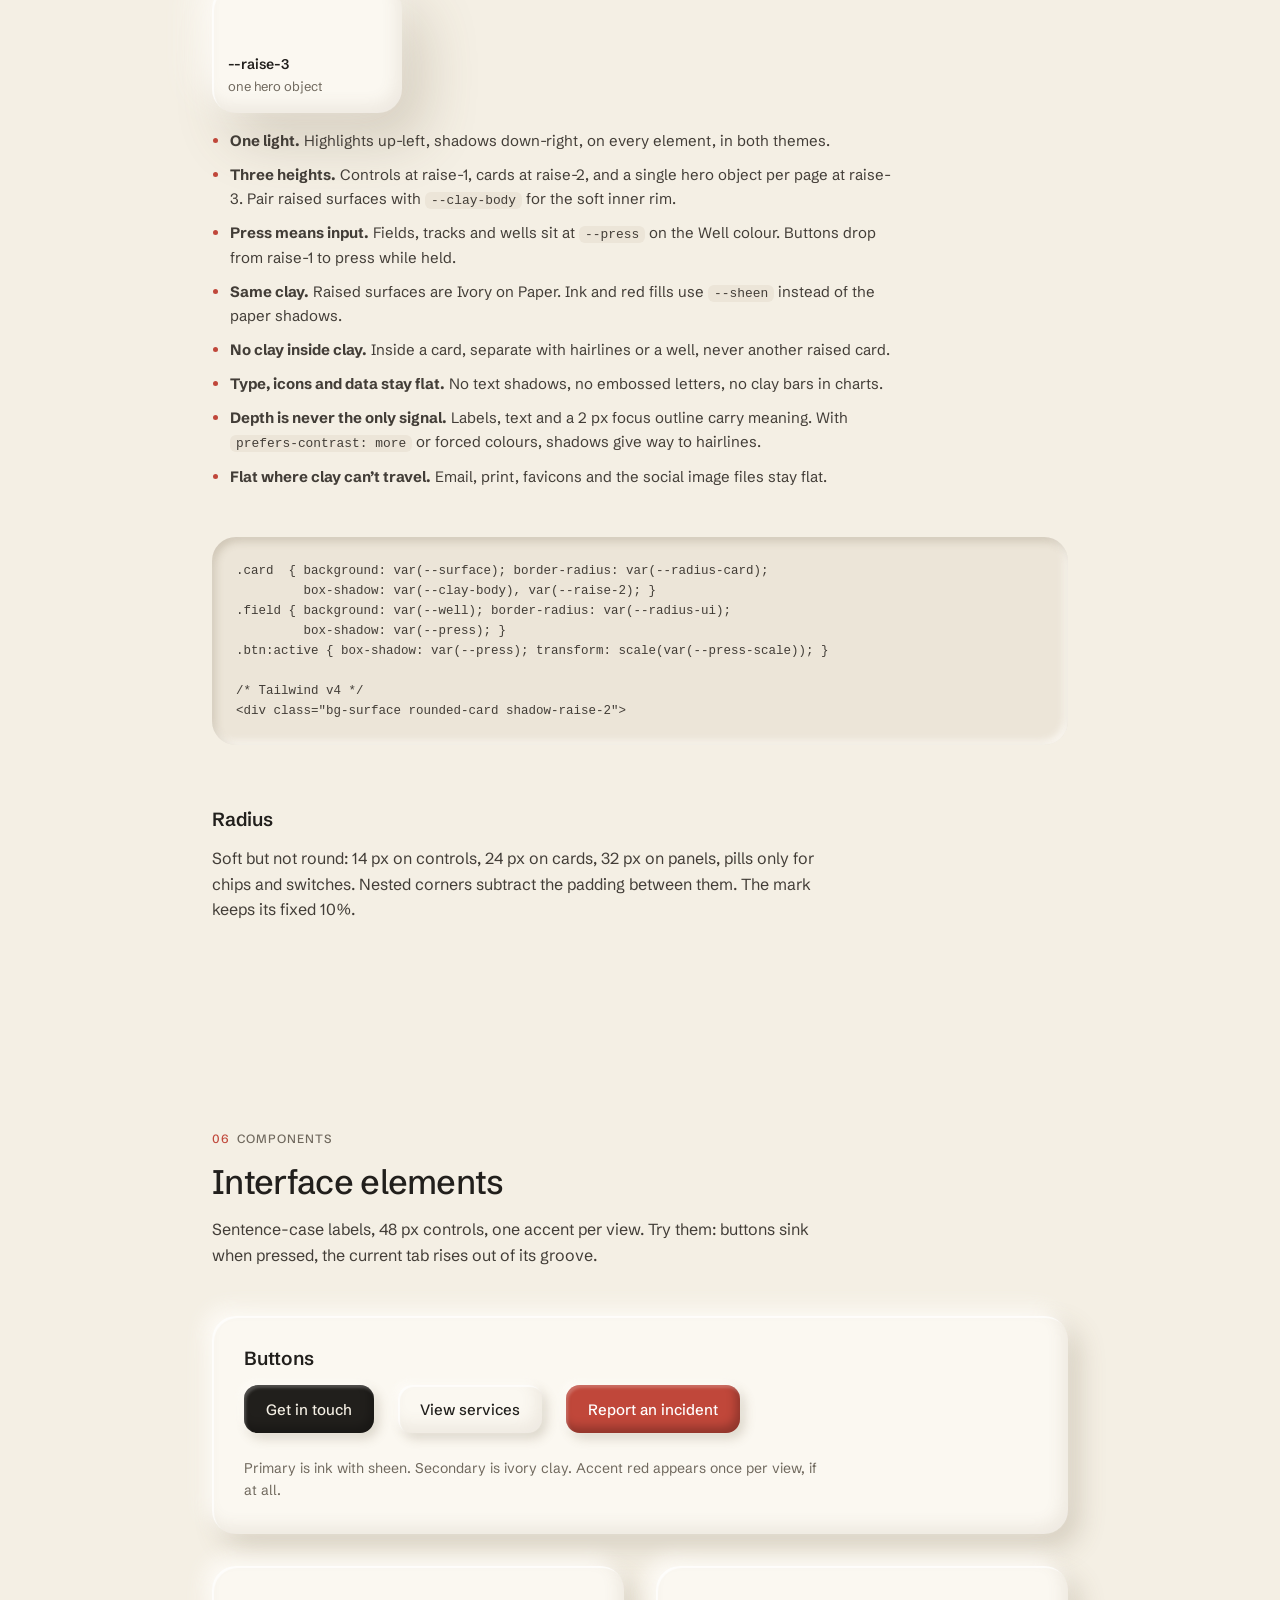
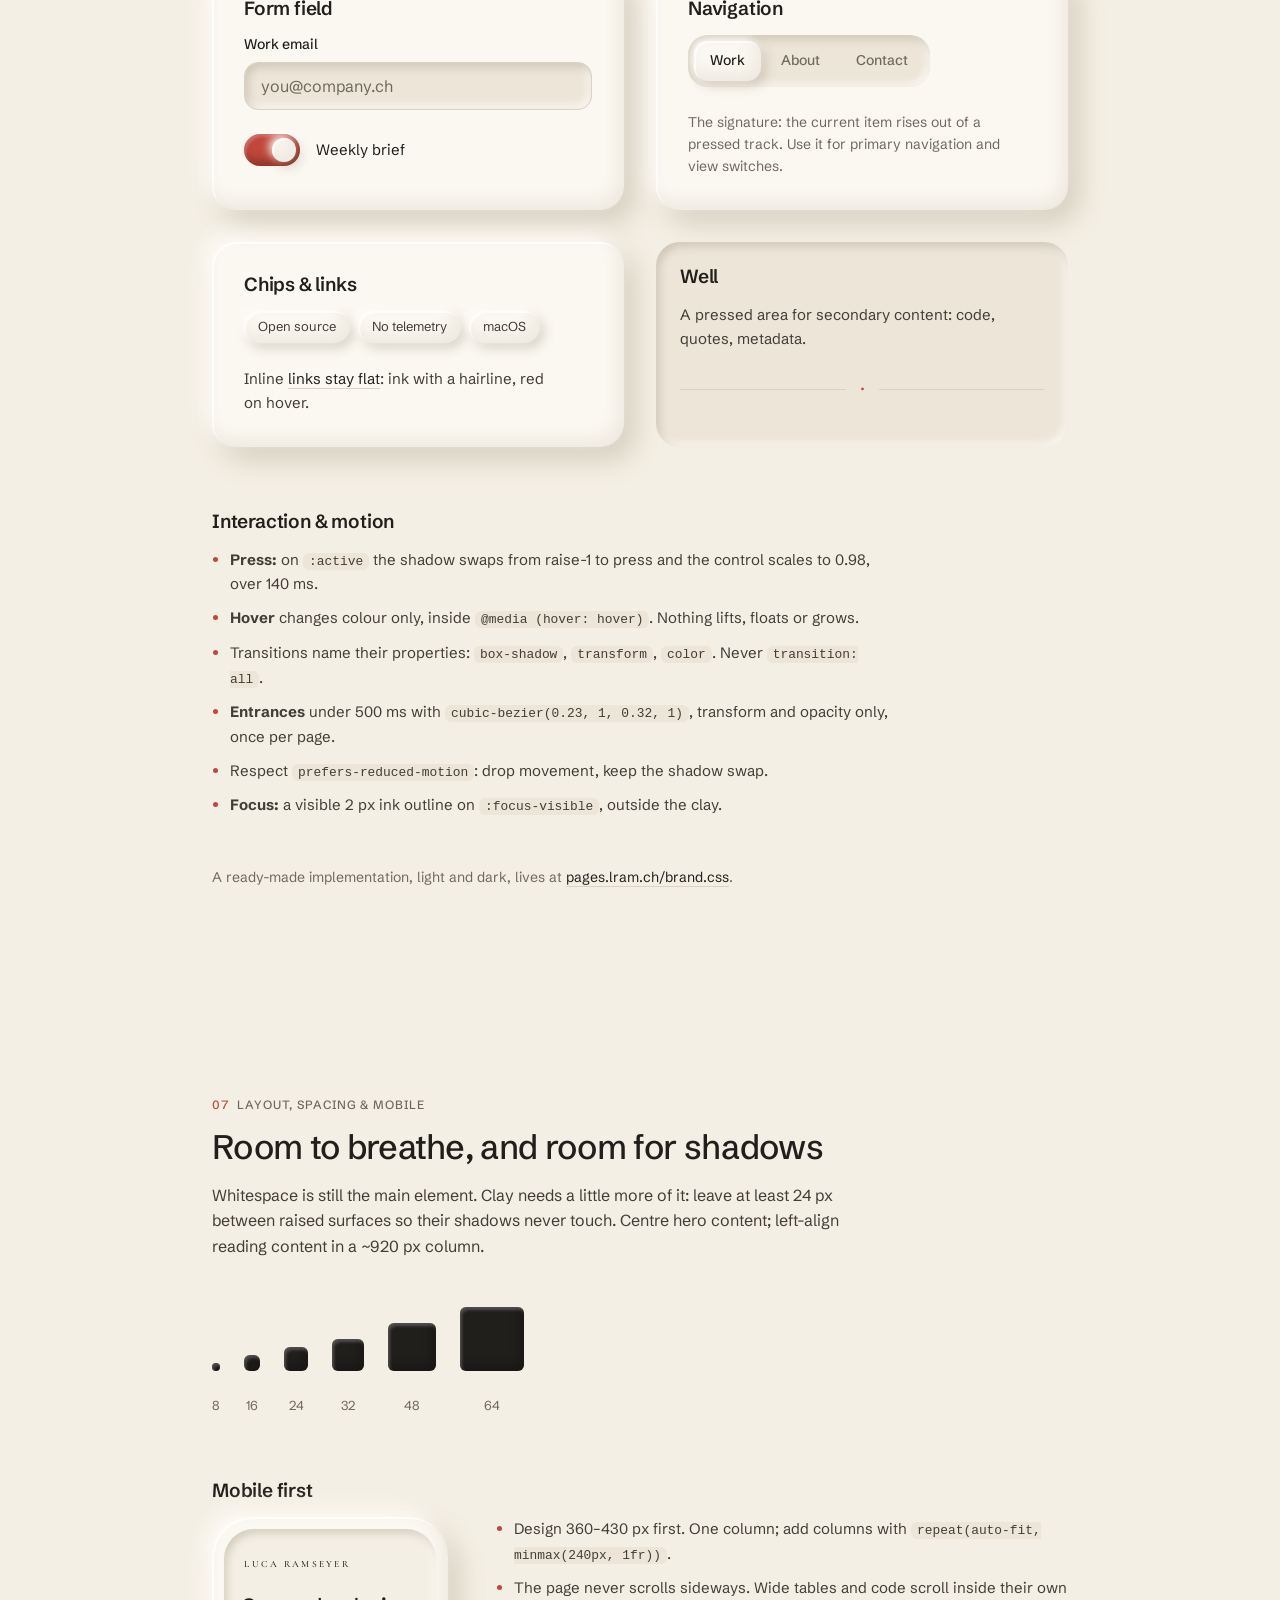
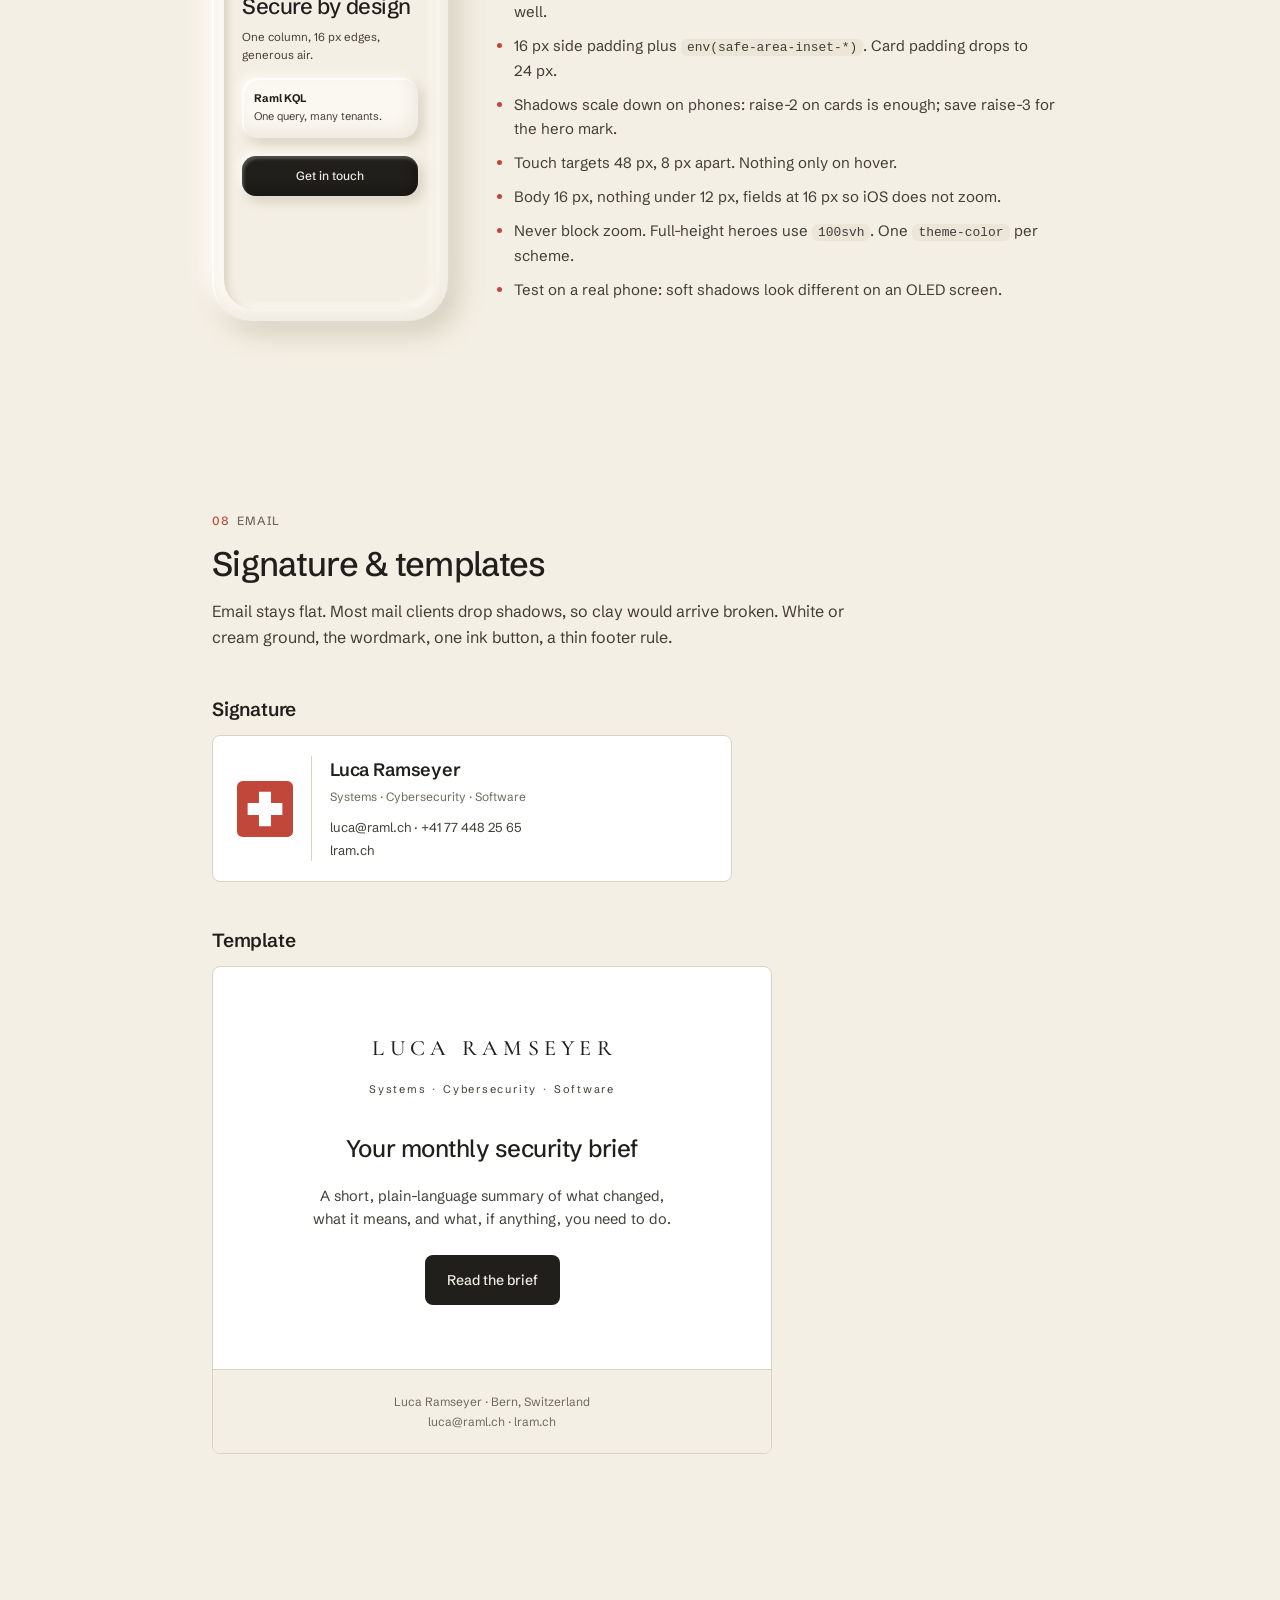
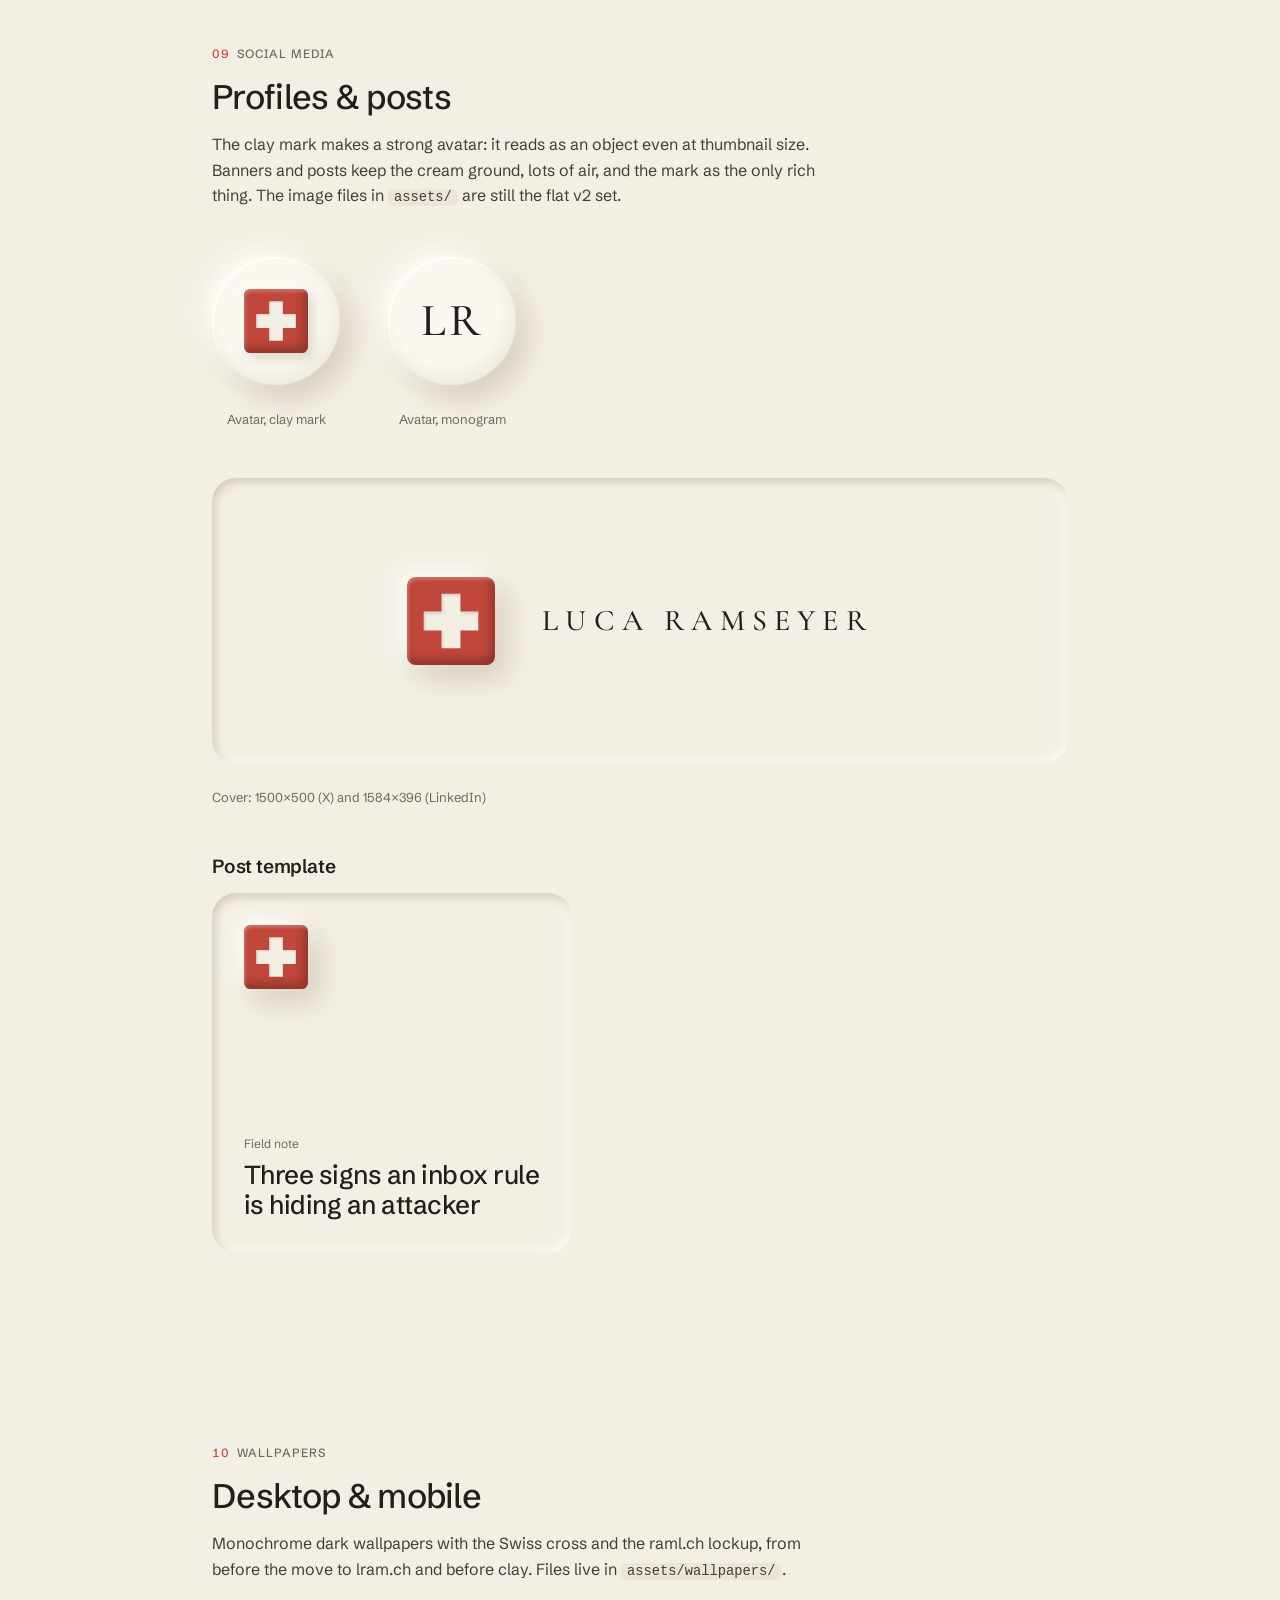
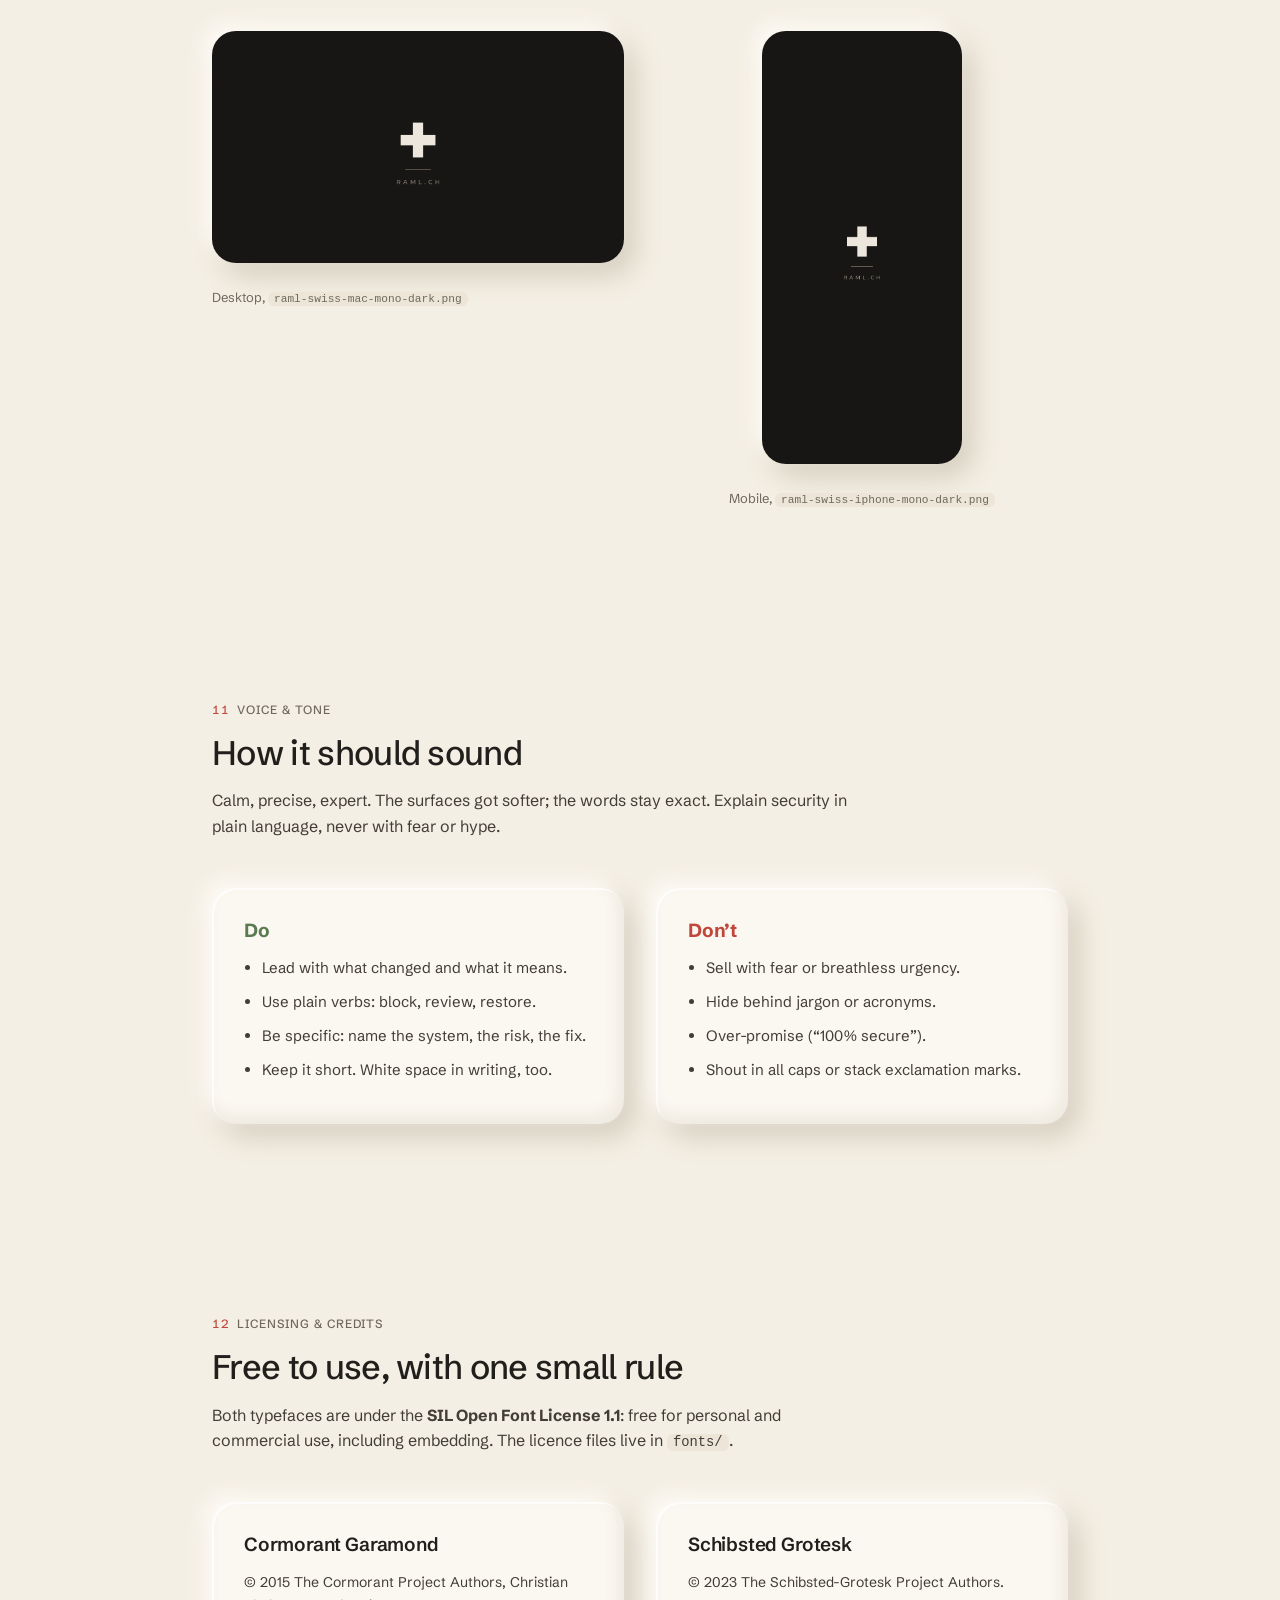
==== commit 939eee0a: "Brand v3.0: soft clay Neumorphic depth on the existing palette and type: elevation tokens (raise-1.." ====
--- a/style-guide.html
+++ b/style-guide.html
@@ -4,6 +4,9 @@
 <meta charset="utf-8">
 <meta name="viewport" content="width=device-width, initial-scale=1, viewport-fit=cover">
 <title>Luca Ramseyer — Brand Guidelines</title>
+<meta name="description" content="Brand guidelines v3.0 for Luca Ramseyer: soft clay depth on paper and ink, Schibsted Grotesk, one Swiss red accent.">
+<meta name="theme-color" content="#F4EFE4">
+<link rel="icon" href="assets/favicon.svg" type="image/svg+xml">
 <link rel="preconnect" href="https://fonts.googleapis.com">
 <link rel="preconnect" href="https://fonts.gstatic.com" crossorigin>
 <link href="https://fonts.googleapis.com/css2?family=Cormorant+Garamond:wght@500&family=Schibsted+Grotesk:wght@400;500;600&display=swap" rel="stylesheet">
@@ -20,6 +23,7 @@
     --red-deep:#A63B30;
     --line:#DAD2C4;
     --good:#5B7A52;
+    --well:#ECE5D8;
     --serif:'Cormorant Garamond', 'Cormorant', Georgia, 'Times New Roman', serif;
     --sans:'Schibsted Grotesk', 'Helvetica Neue', Arial, sans-serif;
     --mono:ui-monospace, 'SF Mono', Menlo, Consolas, monospace;
@@ -51,262 +55,315 @@
     --s5:48px;
     --s6:64px;
     --s7:96px;
-    --radius-ui:6px;
-    --radius-card:8px;
+    --radius-ui:14px;
+    --radius-card:24px;
+    --radius-panel:32px;
+    --radius-pill:999px;
+    --clay-hi:rgb(255 253 248 / 0.9);
+    --clay-lo:rgb(110 92 64 / 0.24);
+    --clay-rim:rgb(255 255 255 / 0.75);
+    --clay-shade:rgb(110 92 64 / 0.09);
+    --raise-1:-3px -3px 8px var(--clay-hi), 4px 5px 12px var(--clay-lo);
+    --raise-2:-8px -8px 20px var(--clay-hi), 10px 12px 28px var(--clay-lo);
+    --raise-3:-14px -14px 36px var(--clay-hi), 20px 26px 56px var(--clay-lo);
+    --press:inset 3px 4px 8px var(--clay-lo), inset -3px -3px 8px var(--clay-hi);
+    --clay-body:inset 2px 2px 1px var(--clay-rim), inset -6px -8px 16px var(--clay-shade);
+    --sheen:inset 2px 3px 3px rgb(255 255 255 / 0.22), inset -4px -6px 10px rgb(0 0 0 / 0.25);
     --motion-fast:200ms;
     --motion-press:140ms;
     --motion-enter:500ms;
     --ease-out:cubic-bezier(0.23, 1, 0.32, 1);
-    --press-scale:0.97;
+    --press-scale:0.98;
     --maxw:920px;
     /* TOKENS:END */
   }
 
-  *{box-sizing:border-box;}
+  /* The guide stays light so colour samples read true; the dark theme is shown in its own panel. */
+  *{ box-sizing:border-box; }
   html{ -webkit-text-size-adjust:100%; -webkit-tap-highlight-color:transparent; }
   body{
     margin:0; background:var(--paper); color:var(--body);
-    font-family:var(--sans); font-weight:400; font-size:16px; line-height:1.6;
+    font:400 16px/1.6 var(--sans);
     -webkit-font-smoothing:antialiased; text-rendering:optimizeLegibility;
   }
   .wrap{ max-width:var(--maxw); margin:0 auto; padding:0 var(--s4); }
-
-  /* ---------- type primitives ---------- */
-  .eyebrow{
-    font-family:var(--sans); font-weight:500; font-size:12px;
-    letter-spacing:.08em; text-transform:uppercase; color:var(--muted);
-    margin:0 0 var(--s2);
+  code{ font-family:var(--mono); font-size:.86em; background:var(--well); border-radius:6px; padding:1px 6px; }
+
+  /* ---------- type ---------- */
+  .eyebrow{ font:500 12px/1.4 var(--sans); letter-spacing:.08em; text-transform:uppercase; color:var(--muted); margin:0 0 var(--s2); }
+  .eyebrow .num{ color:var(--red); margin-right:.6em; font-variant-numeric:tabular-nums; }
+  h1,h2,h3{ font-family:var(--sans); color:var(--ink); font-weight:500; margin:0; letter-spacing:-.02em; line-height:1.1; text-wrap:balance; }
+  h2{ font-size:clamp(26px,4vw,34px); }
+  h3{ font-size:19px; font-weight:600; letter-spacing:-.01em; margin:0 0 var(--s2); }
+  p{ margin:0 0 var(--s2); max-width:64ch; text-wrap:pretty; }
+  .lead{ font-size:18px; }
+  .note{ font-size:14px; color:var(--muted); }
+  a{ color:var(--ink); text-decoration:none; border-bottom:1px solid var(--line); transition:color 200ms, border-color 200ms; }
+  @media (hover:hover){ a:hover{ color:var(--red); border-color:var(--red); } }
+  :focus-visible{ outline:2px solid var(--ink); outline-offset:3px; }
+  .sep{ color:var(--red); padding:0 .55em; }
+
+  /* ---------- clay primitives (mirror pages.lram.ch/brand.css) ---------- */
+  .card{ background:var(--surface); border-radius:var(--radius-card); padding:var(--s4); box-shadow:var(--clay-body), var(--raise-2); }
+  .well{ background:var(--well); border-radius:var(--radius-card); padding:var(--s3); box-shadow:var(--press); }
+  .btn{
+    display:inline-flex; align-items:center; justify-content:center; gap:.5em;
+    min-height:48px; padding:0 22px; border:0; border-radius:var(--radius-ui);
+    font:500 15px/1 var(--sans); color:var(--ink); background:var(--surface); cursor:pointer;
+    box-shadow:var(--clay-body), var(--raise-1);
+    transition:box-shadow var(--motion-press) var(--ease-out), transform var(--motion-press) var(--ease-out), background-color 200ms;
+    touch-action:manipulation; user-select:none; -webkit-user-select:none;
   }
-  .eyebrow .num{ color:var(--red); margin-right:.5em; }
-  h1,h2,h3{ font-family:var(--sans); color:var(--ink); font-weight:500; margin:0; letter-spacing:-.02em; text-wrap:balance; }
-  h2{ font-size:clamp(26px,4vw,34px); letter-spacing:.01em; line-height:1.15; }
-  h3{ font-size:21px; font-weight:600; margin:0 0 var(--s1); letter-spacing:.01em; }
-  p{ margin:0 0 var(--s2); max-width:64ch; }
-  .lead{ font-size:18px; color:var(--body); }
-  a{ color:var(--ink); text-decoration:none; border-bottom:1px solid var(--line); transition:border-color .2s, color .2s; }
-  @media (hover:hover){ a:hover{ color:var(--red); border-color:var(--red); } }
-  .dot{ color:var(--red); padding:0 .45em; }
+  .btn, .btn:hover{ border-bottom:0; }
+  .btn:active{ box-shadow:var(--press); transform:scale(var(--press-scale)); }
+  .btn-primary{ background:var(--ink); color:var(--paper); box-shadow:var(--sheen), var(--raise-1); }
+  .btn-accent{ background:var(--red); color:#fff; box-shadow:var(--sheen), var(--raise-1); }
+  @media (hover:hover){
+    .btn:hover{ color:var(--ink); }
+    .btn-primary:hover{ color:var(--paper); background:var(--body); }
+    .btn-accent:hover{ color:#fff; background:var(--red-deep); }
+  }
+  .btn-primary:active,.btn-accent:active{ box-shadow:var(--sheen), inset 3px 4px 8px rgb(0 0 0 / .3); }
+  .field{
+    display:block; width:100%; max-width:360px; min-height:48px; padding:0 16px;
+    font:400 16px/1 var(--sans); color:var(--ink); background:var(--well);
+    border:1px solid var(--line); border-radius:var(--radius-ui); box-shadow:var(--press);
+  }
+  .field::placeholder{ color:var(--muted); }
+  .field:focus-visible{ outline:2px solid var(--ink); outline-offset:2px; }
+  .label{ display:block; font:500 14px/1.4 var(--sans); color:var(--ink); margin-bottom:var(--s1); }
+  .chip{ display:inline-flex; align-items:center; min-height:32px; padding:0 14px; border-radius:var(--radius-pill); background:var(--surface); font-size:13px; color:var(--body); box-shadow:var(--clay-body), var(--raise-1); }
+  /* Segmented track: the active item rises out of a pressed groove. The signature. */
+  .seg{ display:inline-flex; gap:4px; padding:6px; border-radius:20px; background:var(--well); box-shadow:var(--press); }
+  .seg a{ display:inline-flex; align-items:center; min-height:40px; padding:0 16px; border:0; border-radius:var(--radius-ui); font-size:14px; font-weight:500; color:var(--muted); transition:color 200ms, background-color 200ms, box-shadow var(--motion-press) var(--ease-out); }
+  .seg a[aria-current]{ background:var(--surface); color:var(--ink); box-shadow:var(--clay-body), var(--raise-1); }
+  @media (hover:hover){ .seg a:hover{ color:var(--ink); } }
+  .switch{ position:relative; display:inline-flex; align-items:center; gap:var(--s2); cursor:pointer; font-size:15px; color:var(--ink); }
+  .switch input{ position:absolute; opacity:0; width:1px; height:1px; }
+  .switch .track{ width:56px; height:32px; border-radius:var(--radius-pill); background:var(--well); box-shadow:var(--press); position:relative; transition:background-color 200ms; }
+  .switch .track::after{ content:""; position:absolute; top:4px; left:4px; width:24px; height:24px; border-radius:50%; background:var(--surface); box-shadow:var(--clay-body), var(--raise-1); transition:transform var(--motion-fast) var(--ease-out); }
+  .switch input:checked + .track{ background:var(--red); box-shadow:var(--sheen); }
+  .switch input:checked + .track::after{ transform:translateX(24px); }
+  .switch input:focus-visible + .track{ outline:2px solid var(--ink); outline-offset:3px; }
+
+  /* The clay mark: same geometry as the flat mark, pressed out of red clay. 64px and up only. */
+  .clay-mark{ --size:120px; width:var(--size); height:var(--size); flex:none; border-radius:10%; background:var(--red); color:var(--paper); box-shadow:var(--sheen), var(--raise-3); }
+  .clay-mark svg{ display:block; width:100%; height:100%; }
 
   /* ---------- hero ---------- */
-  .hero{
-    min-height:88vh; display:flex; flex-direction:column; align-items:center;
-    justify-content:center; text-align:center; padding:var(--s7) var(--s4);
-    border-bottom:1px solid var(--line);
-  }
-  .hero .wordmark{
-    font-family:var(--serif); font-weight:500; color:var(--ink);
-    font-size:clamp(34px,7vw,64px); letter-spacing:.24em;
-    text-indent:.24em; /* balance the tracking */
-    margin:0;
-  }
-  .hero .tagline{
-    font-family:var(--sans); font-weight:400; color:var(--body);
-    font-size:clamp(11px,1.6vw,15px); letter-spacing:.18em; text-transform:none;
-    margin-top:var(--s3);
-  }
-  .hero .tagline .sep{ color:var(--red); padding:0 .6em; }
-  .hero .rule{ width:54px; height:1px; background:var(--line); margin:var(--s5) 0 var(--s4); }
-  .hero .docline{
-    font-family:var(--sans); font-weight:500; letter-spacing:.08em;
-    text-transform:uppercase; font-size:11.5px; color:var(--muted);
-  }
-  .hero .meta{ margin-top:var(--s2); font-size:13px; color:var(--muted); letter-spacing:.04em; }
-  .fade{ opacity:0; transform:translateY(8px); animation:rise .5s cubic-bezier(.23,1,.32,1) forwards; }
-  .fade.d1{ animation-delay:.05s;} .fade.d2{ animation-delay:.12s;} .fade.d3{ animation-delay:.2s;} .fade.d4{ animation-delay:.28s;}
-  @keyframes rise{ to{opacity:1; transform:none;} }
-  @media (prefers-reduced-motion:reduce){ .fade{ animation:none; opacity:1; transform:none; } }
+  .hero{ min-height:92svh; display:flex; flex-direction:column; align-items:center; justify-content:center; text-align:center; padding:var(--s7) var(--s4); }
+  .hero .clay-mark{ --size:clamp(104px,16vw,148px); margin-bottom:var(--s6); }
+  .wordmark{ font-family:var(--serif); font-weight:500; color:var(--ink); letter-spacing:.24em; text-indent:.24em; margin:0; }
+  .hero .wordmark{ font-size:clamp(30px,7vw,60px); line-height:1.1; }
+  .hero .tagline{ font-size:clamp(12px,1.6vw,15px); letter-spacing:.18em; color:var(--body); margin-top:var(--s3); }
+  .hero .docline{ display:inline-flex; flex-wrap:wrap; justify-content:center; gap:var(--s1); margin-top:var(--s5); }
+  .fade{ opacity:0; transform:translateY(8px); animation:rise var(--motion-enter) var(--ease-out) forwards; }
+  .fade.d2{ animation-delay:.08s; } .fade.d3{ animation-delay:.16s; } .fade.d4{ animation-delay:.24s; }
+  @keyframes rise{ to{ opacity:1; transform:none; } }
 
   /* ---------- sections ---------- */
-  section{ padding:var(--s7) 0; border-bottom:1px solid var(--line); }
+  section{ padding:var(--s7) 0; scroll-margin-top:var(--s4); }
   .section-head{ margin-bottom:var(--s5); }
   .section-head h2{ margin-top:var(--s1); }
-  .section-head .desc{ margin-top:var(--s2); color:var(--body); }
+  .section-head .desc{ margin-top:var(--s2); }
+  .grid{ display:grid; gap:var(--s4); grid-template-columns:repeat(auto-fit,minmax(240px,1fr)); }
+  .center{ display:flex; flex-direction:column; align-items:center; justify-content:center; text-align:center; }
+  .caption{ font-size:13px; color:var(--muted); margin-top:var(--s3); }
+  .mt5{ margin-top:var(--s5); } .mt6{ margin-top:var(--s6); }
 
   /* ---------- contents ---------- */
-  .toc{ display:grid; grid-template-columns:repeat(2,1fr); gap:var(--s1) var(--s5); margin-top:var(--s3);}
-  .toc a{ border:0; display:flex; align-items:baseline; gap:.7em; font-size:15px; color:var(--body); padding:6px 0; }
+  .toc{ display:grid; grid-template-columns:repeat(2,1fr); gap:4px var(--s5); margin-top:var(--s4); }
+  .toc a{ border:0; display:flex; align-items:baseline; gap:var(--s2); min-height:40px; padding:8px 0; font-size:15px; color:var(--body); }
   @media (hover:hover){ .toc a:hover{ color:var(--red); } }
-  .toc .n{ font-family:var(--sans); font-size:13px; font-variant-numeric:tabular-nums; color:var(--red); min-width:1.8em; }
-
-  /* ---------- marks / logo ---------- */
-  .mark-svg{ display:block; }
-  .logo-row{ display:flex; flex-wrap:wrap; gap:var(--s4); align-items:stretch; }
-  .panel{
-    background:var(--surface); border:1px solid var(--line); border-radius:8px;
-    padding:var(--s5) var(--s4);
-  }
-  .panel.center{ text-align:center; display:flex; flex-direction:column; align-items:center; justify-content:center; }
-  .grow{ flex:1 1 280px; }
-  .wm{ font-family:var(--serif); font-weight:500; color:var(--ink); letter-spacing:.24em; text-indent:.24em; }
-  .wm.lg{ font-size:30px; } .wm.md{ font-size:22px; } .wm.sm{ font-size:15px; }
-  .wm-tag{ font-family:var(--sans); font-size:11px; letter-spacing:.16em; color:var(--body); margin-top:14px; }
-  .wm-tag .sep{ color:var(--red); padding:0 .5em; }
-  .caption{ font-size:12.5px; color:var(--muted); margin-top:var(--s3); letter-spacing:.02em; }
-
-  .lockups{ display:grid; grid-template-columns:repeat(auto-fit,minmax(220px,1fr)); gap:var(--s3); }
-
-  /* clear space diagram */
-  .clearspace{ position:relative; display:inline-block; padding:46px; }
-  .clearspace::before{ content:""; position:absolute; inset:0; border:1px dashed var(--red); opacity:.5; }
-
-  /* do / don't */
-  .dd{ display:grid; grid-template-columns:repeat(auto-fit,minmax(200px,1fr)); gap:var(--s3); margin-top:var(--s2);}
-  .dd .item{ background:var(--surface); border:1px solid var(--line); border-radius:8px; padding:var(--s4) var(--s3); text-align:center; min-height:150px; display:flex; flex-direction:column; align-items:center; justify-content:center; gap:6px; }
-  .dd .tag{ font-family:var(--sans); font-size:11px; letter-spacing:.08em; text-transform:uppercase; margin-top:8px; }
-  .dd .yes .tag{ color:#5b7a52; } .dd .no .tag{ color:var(--red); }
-  .dd .yes{ border-color:#cdd6c4; } 
-  .badwm{ font-family:var(--serif); font-weight:500; color:var(--ink); font-size:18px; }
+  .toc .n{ font-size:13px; font-variant-numeric:tabular-nums; color:var(--red); min-width:1.8em; }
+
+  /* ---------- logo ---------- */
+  .wm-lg{ font-size:28px; } .wm-md{ font-size:21px; } .wm-sm{ font-size:15px; }
+  .wm-tag{ font-size:11px; letter-spacing:.16em; color:var(--body); margin-top:14px; }
+  .on-ink{ background:var(--ink); --clay-rim:rgb(255 244 228 / .07); --clay-shade:rgb(0 0 0 / .28); }
+  .on-ink > *{ --clay-hi:rgb(255 238 214 / .05); --clay-lo:rgb(0 0 0 / .55); }
+  .on-ink .wordmark{ color:var(--paper); } .on-ink .wm-tag{ color:#CFC8BB; } .on-ink .caption{ color:#A39B8E; }
+  .clearspace{ position:relative; display:inline-block; padding:40px; }
+  .clearspace::before{ content:""; position:absolute; inset:0; border:1px dashed var(--red); border-radius:var(--radius-ui); opacity:.5; }
+  .dd{ display:grid; gap:var(--s3); grid-template-columns:repeat(auto-fit,minmax(200px,1fr)); }
+  .dd .card{ min-height:152px; padding:var(--s3); }
+  .dd .tag{ font-size:13px; margin-top:var(--s2); color:var(--muted); }
+  .dd .yes .tag b{ color:var(--good); } .dd .no .tag b{ color:var(--red); }
+  .badwm{ font-family:var(--serif); font-weight:500; color:var(--ink); font-size:17px; letter-spacing:.22em; }
 
   /* ---------- colour ---------- */
-  .swatches{ display:grid; grid-template-columns:repeat(auto-fit,minmax(180px,1fr)); gap:var(--s3); }
-  .sw{ border:1px solid var(--line); border-radius:8px; overflow:hidden; background:var(--surface); }
-  .sw .chip{ height:120px; }
-  .sw .info{ padding:14px 16px 16px; }
-  .sw .name{ font-family:var(--sans); font-size:16px; color:var(--ink); font-weight:600; letter-spacing:-.01em; }
-  .sw .role{ font-size:11.5px; letter-spacing:.04em; color:var(--muted); margin-bottom:10px; }
-  .sw .val{ font-family:var(--sans); font-size:12px; color:var(--body); display:flex; justify-content:space-between; gap:8px; padding:2px 0; border-top:1px solid var(--line); }
-  .sw .val span:first-child{ color:var(--muted); letter-spacing:.08em; text-transform:uppercase; font-size:10.5px; }
-  .ratio{ display:flex; height:30px; border-radius:3px; overflow:hidden; border:1px solid var(--line); margin-top:var(--s3); }
+  .swatches{ display:grid; gap:var(--s4); grid-template-columns:repeat(auto-fit,minmax(176px,1fr)); }
+  .sw{ padding:12px; }
+  .sw .chipc{ height:104px; border-radius:14px; box-shadow:var(--sheen); }
+  .sw .chipc.soft{ box-shadow:var(--clay-body), inset 0 0 0 1px var(--line); }
+  .sw .info{ padding:14px 8px 4px; }
+  .sw .name{ font-size:16px; font-weight:600; color:var(--ink); letter-spacing:-.01em; }
+  .sw .role{ font-size:12.5px; color:var(--muted); margin-bottom:10px; }
+  .sw .val{ display:flex; justify-content:space-between; gap:8px; padding:3px 0; font-size:12px; font-variant-numeric:tabular-nums; border-top:1px solid var(--line); }
+  .sw .val span{ color:var(--muted); }
+  .ratio{ display:flex; height:28px; border-radius:var(--radius-pill); overflow:hidden; box-shadow:var(--press); }
   .ratio i{ display:block; }
+  .strip{ display:flex; gap:var(--s1); flex-wrap:wrap; margin-top:var(--s2); }
+  .strip i{ flex:1 1 92px; height:64px; border-radius:14px; display:flex; align-items:flex-end; padding:8px 10px; font-style:normal; font-size:11px; box-shadow:var(--sheen); }
+
+  /* dark panel: real dark tokens, scoped */
+  .dark{ --paper:#1C1A18; --surface:#24221F; --well:#161412; --ink:#F4EFE4; --body:#CFC8BB; --muted:#A39B8E; --red:#DB6B5D; --red-deep:#E58478; --line:#36332E;
+    --clay-hi:rgb(255 238 214 / .05); --clay-lo:rgb(0 0 0 / .55); --clay-rim:rgb(255 244 228 / .07); --clay-shade:rgb(0 0 0 / .28);
+    background:var(--paper); color:var(--body); border-radius:var(--radius-panel); padding:var(--s5) var(--s4); }
+  .dark h3{ color:var(--ink); }
+  /* Elevation tokens resolve their var(--clay-*) where declared, so a scoped theme re-declares them */
+  .dark, .on-ink > *{ --raise-1:-3px -3px 8px var(--clay-hi), 4px 5px 12px var(--clay-lo); --raise-2:-8px -8px 20px var(--clay-hi), 10px 12px 28px var(--clay-lo); --raise-3:-14px -14px 36px var(--clay-hi), 20px 26px 56px var(--clay-lo); --press:inset 3px 4px 8px var(--clay-lo), inset -3px -3px 8px var(--clay-hi); --clay-body:inset 2px 2px 1px var(--clay-rim), inset -6px -8px 16px var(--clay-shade); --sheen:inset 2px 3px 3px rgb(255 255 255 / 0.22), inset -4px -6px 10px rgb(0 0 0 / 0.25); }
+
+  /* ---------- depth ---------- */
+  .levels{ display:grid; gap:var(--s4); grid-template-columns:repeat(auto-fit,minmax(150px,1fr)); }
+  .lvl{ height:128px; border-radius:var(--radius-card); background:var(--surface); display:flex; align-items:flex-end; padding:var(--s2); font-size:13px; color:var(--muted); }
+  .lvl b{ display:block; color:var(--ink); font-weight:600; font-size:14px; }
+  .lvl.l0{ background:transparent; box-shadow:inset 0 0 0 1px var(--line); }
+  .lvl.l1{ box-shadow:var(--clay-body), var(--raise-1); }
+  .lvl.l2{ box-shadow:var(--clay-body), var(--raise-2); }
+  .lvl.l3{ box-shadow:var(--clay-body), var(--raise-3); }
+  .lvl.lp{ background:var(--well); box-shadow:var(--press); }
+  .rules{ margin:var(--s2) 0 0; padding-left:18px; max-width:68ch; }
+  .rules li{ margin-bottom:10px; font-size:15px; }
+  .rules li::marker{ color:var(--red); }
 
   /* ---------- type specimen ---------- */
-  .scale-row{ display:flex; align-items:baseline; gap:var(--s3); padding:var(--s2) 0; border-bottom:1px solid var(--line); flex-wrap:wrap; }
-  .scale-row .spec{ font-family:var(--sans); font-size:11px; letter-spacing:.08em; text-transform:uppercase; color:var(--muted); min-width:160px; }
-  .sample-serif{ font-family:var(--serif); color:var(--ink); }
-  .sample-head{ font-family:var(--sans); color:var(--ink); font-weight:500; letter-spacing:-.02em; line-height:1.1; }
-  .sample-sans{ font-family:var(--sans); color:var(--ink); }
-  .codeblock{ font-family:ui-monospace,'SF Mono',Menlo,Consolas,monospace; font-size:12.5px; color:var(--body);
-    background:var(--surface); border:1px solid var(--line); border-radius:8px; padding:14px 16px; overflow:auto; white-space:pre; line-height:1.6; }
+  .scale-row{ display:flex; align-items:baseline; gap:var(--s3); flex-wrap:wrap; padding:var(--s2) 0; border-bottom:1px solid var(--line); }
+  .scale-row:last-child{ border-bottom:0; }
+  .scale-row .spec{ font-size:12px; color:var(--muted); min-width:150px; font-variant-numeric:tabular-nums; }
+  .s-sans{ color:var(--ink); font-weight:500; letter-spacing:-.02em; line-height:1.1; }
+  .codeblock{ font:12.5px/1.6 var(--mono); color:var(--body); background:var(--well); border-radius:var(--radius-card); box-shadow:var(--press); padding:var(--s3); overflow:auto; white-space:pre; }
 
   /* ---------- components ---------- */
-  .btn{ display:inline-flex; align-items:center; justify-content:center; font-family:var(--sans);
-    font-weight:500; font-size:14px; letter-spacing:0;
-    padding:12px 20px; border-radius:6px; border:1px solid var(--ink); cursor:pointer; transition:background-color .2s, border-color .2s, color .2s, transform 140ms cubic-bezier(.23,1,.32,1); text-decoration:none; touch-action:manipulation; -webkit-user-select:none; user-select:none; }
-  .btn:active{ transform:scale(.97); }
-  @media (pointer:coarse){ .btn{ min-height:44px; } }
-  .btn-primary{ background:var(--ink); color:var(--paper); }
-  @media (hover:hover){ .btn-primary:hover{ background:#000; border-color:#000; color:var(--paper); } }
-  .btn-ghost{ background:transparent; color:var(--ink); }
-  @media (hover:hover){ .btn-ghost:hover{ background:var(--ink); color:var(--paper); } }
-  .btn-accent{ background:var(--red); border-color:var(--red); color:#fff; }
-  @media (hover:hover){ .btn-accent:hover{ background:var(--red-deep); border-color:var(--red-deep); } }
-  .row{ display:flex; gap:var(--s2); flex-wrap:wrap; align-items:center; }
-  .field{ display:block; width:100%; max-width:360px; font-family:var(--sans); font-size:16px; color:var(--ink);
-    background:var(--surface); border:1px solid var(--line); border-radius:6px; padding:12px 14px; }
-  .field:focus{ outline:none; border-color:var(--ink); }
-  .label{ font-family:var(--sans); font-size:11px; letter-spacing:.08em; text-transform:uppercase; color:var(--muted); display:block; margin-bottom:8px; }
-  .divider-dot{ display:flex; align-items:center; gap:14px; color:var(--line); }
+  .row{ display:flex; gap:var(--s3); flex-wrap:wrap; align-items:center; }
+  .divider-dot{ display:flex; align-items:center; gap:14px; }
   .divider-dot::before,.divider-dot::after{ content:""; height:1px; background:var(--line); flex:1; }
-  .divider-dot b{ color:var(--red); font-size:18px; }
-
-  /* ---------- email ---------- */
-  .email-mock{ background:#fff; border:1px solid var(--line); border-radius:4px; overflow:hidden; }
+  .divider-dot b{ color:var(--red); font-size:18px; font-weight:400; }
+
+  /* ---------- layout ---------- */
+  .space{ display:flex; gap:var(--s3); flex-wrap:wrap; align-items:flex-end; }
+  .space i{ display:block; border-radius:6px; background:var(--ink); box-shadow:var(--sheen); }
+  .phone{ width:236px; flex:none; border-radius:40px; padding:12px; background:var(--surface); box-shadow:var(--clay-body), var(--raise-2); }
+  .phone .scr{ border-radius:30px; background:var(--paper); padding:28px 18px 22px; min-height:380px; box-shadow:var(--press); }
+  .phone .wordmark{ font-size:9.5px; }
+  .phone .h{ font-size:22px; font-weight:500; letter-spacing:-.02em; line-height:1.15; color:var(--ink); margin:22px 0 8px; }
+  .phone .p{ font-size:11.5px; }
+  .phone .mini{ border-radius:16px; background:var(--surface); padding:12px; margin-top:14px; font-size:11px; box-shadow:var(--clay-body), var(--raise-1); }
+  .phone .btn{ min-height:40px; font-size:12px; width:100%; margin-top:18px; }
+  .split{ display:flex; gap:var(--s5); align-items:flex-start; flex-wrap:wrap; }
+  .split > ul{ flex:1 1 300px; }
+
+  /* ---------- email (flat on purpose) ---------- */
+  .email-mock{ background:#fff; border:1px solid var(--line); border-radius:8px; overflow:hidden; max-width:560px; }
   .email-body{ padding:var(--s6) var(--s5); text-align:center; }
-  .email-body .wm{ font-size:24px; }
-  .email-h{ font-family:var(--sans); font-weight:500; letter-spacing:-.02em; font-size:24px; color:var(--ink); margin:var(--s4) 0 var(--s2); }
-  .email-p{ font-size:14.5px; color:var(--body); max-width:42ch; margin:0 auto var(--s3); }
-  .email-foot{ background:var(--paper); border-top:1px solid var(--line); padding:22px; text-align:center; font-size:11.5px; color:var(--muted); letter-spacing:.04em; }
-
-  .sig{ display:flex; gap:18px; align-items:center; background:#fff; border:1px solid var(--line); border-radius:4px; padding:20px 24px; }
-  .sig .id .n{ font-family:var(--sans); font-size:17px; color:var(--ink); font-weight:600; letter-spacing:-.01em; }
-  .sig .id .t{ font-family:var(--sans); font-size:11px; letter-spacing:.08em; text-transform:uppercase; color:var(--muted); margin-top:3px; }
-  .sig .id .c{ font-family:var(--sans); font-size:12.5px; color:var(--body); margin-top:10px; line-height:1.7; }
-  .sig .id .c a{ border:0; color:var(--body); }
-  @media (hover:hover){ .sig .id .c a:hover{ color:var(--red); } }
+  .email-body .wordmark{ font-size:22px; }
+  .email-h{ font-size:24px; font-weight:500; letter-spacing:-.02em; color:var(--ink); margin:var(--s4) 0 var(--s2); }
+  .email-p{ font-size:14.5px; max-width:42ch; margin:0 auto var(--s3); }
+  .email-btn{ display:inline-block; background:var(--ink); color:var(--paper); border:0; border-radius:8px; padding:14px 22px; font-size:14px; font-weight:500; }
+  @media (hover:hover){ .email-btn:hover{ color:var(--paper); } }
+  .email-foot{ background:var(--paper); border-top:1px solid var(--line); padding:22px; text-align:center; font-size:12px; color:var(--muted); }
+  .sig{ display:flex; gap:18px; align-items:center; background:#fff; border:1px solid var(--line); border-radius:8px; padding:20px 24px; max-width:520px; }
+  .sig .n{ font-size:18px; font-weight:600; color:var(--ink); letter-spacing:-.01em; }
+  .sig .t{ font-size:12px; color:var(--muted); margin-top:2px; }
+  .sig .c{ font-size:13px; margin-top:10px; line-height:1.7; }
+  .sig .c a{ border:0; color:var(--body); }
   .sig .bar{ width:1px; align-self:stretch; background:var(--line); }
 
   /* ---------- social ---------- */
-  .social-grid{ display:grid; grid-template-columns:repeat(auto-fit,minmax(200px,1fr)); gap:var(--s4); align-items:start; }
-  .avatar{ width:128px; height:128px; border-radius:50%; overflow:hidden; border:1px solid var(--line); }
-  .avatar.sq{ border-radius:14px; }
-  .av-mono{ width:128px; height:128px; border-radius:50%; background:var(--paper); border:1px solid var(--line);
-    display:flex; align-items:center; justify-content:center; font-family:var(--serif); font-weight:500;
-    color:var(--ink); font-size:46px; letter-spacing:.06em; }
-  .banner{ width:100%; aspect-ratio:1500/500; background:var(--paper); border:1px solid var(--line); border-radius:4px;
-    display:flex; flex-direction:column; align-items:center; justify-content:center; }
-  .banner .wm{ font-size:clamp(20px,4vw,34px); }
-  .post{ width:100%; aspect-ratio:1/1; background:var(--paper); border:1px solid var(--line); border-radius:4px; position:relative;
-    display:flex; flex-direction:column; align-items:flex-start; justify-content:flex-end; padding:var(--s4); }
-  .post .kicker{ font-family:var(--sans); font-size:10px; letter-spacing:.08em; text-transform:uppercase; color:var(--muted); }
-  .post .ph{ font-family:var(--sans); font-weight:500; letter-spacing:-.02em; font-size:clamp(19px,3.2vw,26px); color:var(--ink); line-height:1.15; margin-top:8px; }
-  .post .mk{ position:absolute; top:var(--s4); left:var(--s4); }
+  .avatar{ width:128px; height:128px; border-radius:50%; display:flex; align-items:center; justify-content:center; background:var(--surface); box-shadow:var(--clay-body), var(--raise-2); }
+  .avatar .clay-mark{ --size:64px; box-shadow:var(--sheen), var(--raise-1); }
+  .av-mono{ font-family:var(--serif); font-weight:500; color:var(--ink); font-size:46px; letter-spacing:.06em; }
+  .banner{ width:100%; aspect-ratio:1500/500; border-radius:var(--radius-card); background:var(--paper); box-shadow:var(--press); display:flex; align-items:center; justify-content:center; gap:clamp(16px,4vw,40px); padding:var(--s3); }
+  .banner .clay-mark{ --size:clamp(48px,9vw,88px); box-shadow:var(--sheen), var(--raise-2); }
+  .banner .wordmark{ font-size:clamp(14px,3.4vw,30px); }
+  .post{ width:100%; max-width:360px; aspect-ratio:1/1; border-radius:var(--radius-card); background:var(--paper); box-shadow:var(--press); position:relative; display:flex; flex-direction:column; justify-content:flex-end; padding:var(--s4); }
+  .post .clay-mark{ --size:64px; position:absolute; top:var(--s4); left:var(--s4); box-shadow:var(--sheen), var(--raise-2); }
+  .post .k{ font-size:12px; color:var(--muted); }
+  .post .ph{ font-size:clamp(20px,3.6vw,26px); font-weight:500; letter-spacing:-.02em; line-height:1.15; color:var(--ink); margin-top:8px; }
+  .wall img{ width:100%; display:block; border-radius:var(--radius-card); box-shadow:var(--raise-2); }
 
   /* ---------- voice ---------- */
-  .voice{ display:grid; grid-template-columns:1fr 1fr; gap:var(--s3); }
-  .voice .col{ background:var(--surface); border:1px solid var(--line); border-radius:8px; padding:var(--s4); }
-  .voice .col .h{ font-family:var(--sans); font-size:11px; letter-spacing:.08em; text-transform:uppercase; margin-bottom:var(--s2); }
-  .voice .yes .h{ color:#5b7a52; } .voice .no .h{ color:var(--red); }
-  .voice ul{ margin:0; padding-left:18px; } .voice li{ margin-bottom:10px; font-size:14.5px; }
+  .voice{ display:grid; gap:var(--s4); grid-template-columns:1fr 1fr; }
+  .voice .yes h3 b{ color:var(--good); } .voice .no h3 b{ color:var(--red); }
+  .voice ul{ margin:0; padding-left:18px; } .voice li{ margin-bottom:10px; font-size:15px; }
 
   /* ---------- footer ---------- */
   footer{ text-align:center; padding:var(--s7) var(--s4) var(--s6); }
-  footer .wm{ font-size:18px; }
-  footer .ft-tag{ font-size:11px; letter-spacing:.18em; color:var(--muted); margin-top:14px; }
-  footer .ft-meta{ font-size:11.5px; color:var(--muted); margin-top:var(--s4); letter-spacing:.06em; }
-  footer .ft-meta a{ color:var(--muted); border-bottom:1px solid var(--line); }
-  @media (hover:hover){ footer .ft-meta a:hover{ color:var(--red); border-color:var(--red); } }
-
-  /* ---------- v1.1 additions ---------- */
-  .rules{ margin:var(--s2) 0 0; padding-left:18px; max-width:68ch; }
-  .rules li{ margin-bottom:10px; font-size:14.5px; }
-  .rules li::marker{ color:var(--red); }
-  .strip{ display:flex; height:56px; border-radius:3px; overflow:hidden; border:1px solid var(--line); margin-top:var(--s2); }
-  .strip i{ flex:1; display:flex; align-items:flex-end; padding:6px 8px; font-style:normal; font-size:10.5px; letter-spacing:.06em; }
-  .dark-demo{ background:#1C1A18; color:#CFC8BB; border-radius:3px; padding:var(--s4); margin-top:var(--s2); }
-  .dark-demo .t{ font-family:var(--sans); font-weight:500; letter-spacing:-.02em; font-size:24px; color:#F4EFE4; }
-  .dark-demo .c{ font-size:13px; color:#A39B8E; margin-top:6px; }
-  .dark-demo .btn{ margin-top:var(--s3); background:#F4EFE4; color:#1C1A18; border-color:#F4EFE4; }
-  .phone{ width:220px; border:1px solid var(--line); border-radius:28px; padding:14px 10px; background:var(--surface); flex:none; }
-  .phone .scr{ background:var(--paper); border-radius:18px; padding:28px 16px 20px; min-height:340px; }
-  .phone .wm{ font-size:9.5px; letter-spacing:.24em; }
-  .phone .h{ font-family:var(--sans); font-weight:500; letter-spacing:-.02em; font-size:21px; line-height:1.15; color:var(--ink); margin:22px 0 8px; }
-  .phone .p{ font-size:11px; line-height:1.6; }
-  .phone .b{ display:flex; align-items:center; justify-content:center; height:30px; margin-top:16px; background:var(--ink); color:var(--paper); font-size:10px; font-weight:500; border-radius:5px; }
-  .phone .bar{ height:7px; background:var(--ink); margin-top:10px; } .phone .bar.s{ width:62%; background:#C9BFAE; }
+  footer .wordmark{ font-size:17px; }
+  footer .meta{ font-size:13px; color:var(--muted); margin-top:var(--s3); }
+  footer .meta a{ color:var(--muted); }
 
   @media (max-width:680px){
-    .toc{ grid-template-columns:1fr; }
-    .voice{ grid-template-columns:1fr; }
+    .wrap{ padding:0 max(var(--s2), env(safe-area-inset-left)); }
     section{ padding:var(--s6) 0; }
+    .toc,.voice{ grid-template-columns:1fr; }
+    .card{ padding:var(--s3); }
+    .dark{ padding:var(--s4) var(--s2); }
     .sig{ flex-direction:column; align-items:flex-start; }
     .sig .bar{ display:none; }
-    .wrap{ padding:0 max(16px, env(safe-area-inset-left), env(safe-area-inset-right)); }
     .phone{ margin:0 auto; }
   }
+  @media (prefers-reduced-motion:reduce){
+    .fade{ animation:none; opacity:1; transform:none; }
+    .btn:active{ transform:none; }
+  }
+  /* Depth never carries meaning alone: with more contrast, hairlines take over */
+  @media (prefers-contrast:more){
+    .card,.btn,.chip,.lvl,.phone,.avatar,.seg a[aria-current]{ box-shadow:none; border:1px solid var(--muted); }
+    .field,.well,.seg,.switch .track{ border:1px solid var(--muted); }
+  }
 </style>
-  <script type="application/json" id="brand-tokens">{"$name":"Luca Ramseyer — Brand Tokens","$description":"Single source of truth. Run build_tokens.py to regenerate tokens/tokens.css, tokens/theme.css and the :root block + embedded JSON in style-guide.html.","$version":"2.0.0","color":{"paper":{"hex":"#F4EFE4","rgb":"244 239 228","cmyk":"4 6 11 0","role":"primary surface / paper"},"surface":{"hex":"#FBF8F1","rgb":"251 248 241","cmyk":"1 2 5 0","role":"elevated panels / cards"},"ink":{"hex":"#211F1C","rgb":"33 31 28","cmyk":"40 30 30 100","role":"wordmark / headings (print: rich black)"},"body":{"hex":"#423D37","rgb":"66 61 55","cmyk":"0 0 0 82","role":"body text"},"muted":{"hex":"#6F685D","rgb":"111 104 93","cmyk":"0 6 16 56","role":"captions / secondary text (4.8:1 on paper, passes WCAG AA)"},"stone":{"hex":"#857E72","rgb":"133 126 114","cmyk":"0 5 14 48","role":"non-text only: icons, disabled states, chart series (3.5:1, too light for small text)"},"red":{"hex":"#C0473A","rgb":"192 71 58","cmyk":"0 65 72 22","role":"accent — use sparingly"},"red-deep":{"hex":"#A63B30","rgb":"166 59 48","cmyk":"0 64 71 35","role":"accent hover / pressed"},"line":{"hex":"#DAD2C4","rgb":"218 210 196","cmyk":"0 4 10 15","role":"hairline rules / borders"},"good":{"hex":"#5B7A52","rgb":"91 122 82","cmyk":"25 0 33 52","role":"positive / success, sparingly"}},"font":{"serif":"'Cormorant Garamond', 'Cormorant', Georgia, 'Times New Roman', serif","sans":"'Schibsted Grotesk', 'Helvetica Neue', Arial, sans-serif","googleImport":"https://fonts.googleapis.com/css2?family=Cormorant+Garamond:wght@500&family=Schibsted+Grotesk:wght@400;500;600&display=swap","mono":"ui-monospace, 'SF Mono', Menlo, Consolas, monospace","$roles":"serif: the wordmark and LR monogram only. sans: everything else (headings, body, UI, data)."},"license":{"fonts":{"id":"SIL Open Font License 1.1","url":"https://openfontlicense.org","commercialUse":true,"attributionRequired":false,"note":"Free for personal & commercial use, including embedding and modification. Include the matching OFL file ONLY when redistributing the font FILES themselves (e.g. self-hosting webfonts or bundling in an app). Documents/exports (PDF, PNG, SVG) and Google Fonts CDN usage need NO license file.","files":{"Cormorant Garamond":{"copyright":"Copyright 2015 The Cormorant Project Authors (github.com/CatharsisFonts/Cormorant)","ofl":"fonts/OFL-CormorantGaramond.txt","reservedFontName":false},"Schibsted Grotesk":{"copyright":"Copyright 2023 The Schibsted-Grotesk Project Authors (github.com/schibsted/schibsted-grotesk)","ofl":"fonts/OFL-SchibstedGrotesk.txt","reservedFontName":false}}}},"type":{"display":56,"h1":44,"h2":28,"h3":19,"body":16,"small":13,"label":12},"tracking":{"wordmark":"0.24em","display":"-0.03em","heading":"-0.02em","label":"0.08em"},"leading":{"body":1.6,"tight":1.1},"space":[8,16,24,32,48,64,96],"radius":{"ui":"6px","card":"8px","mark":"10%"},"motion":{"fast":"200ms","press":"140ms","enter":"500ms","easeOut":"cubic-bezier(0.23, 1, 0.32, 1)","pressScale":"0.97"},"layout":{"maxWidth":"920px"},"dark":{"$description":"Dark theme, after the mono-dark wallpapers: ink ground, cream type, one accent. Applied via prefers-color-scheme.","paper":"#1C1A18","surface":"#24221F","ink":"#F4EFE4","body":"#CFC8BB","muted":"#A39B8E","red":"#DB6B5D","red-deep":"#E58478","line":"#36332E","good":"#8FAE85"},"chart":{"$description":"Series order. Ink carries the main series; red only highlights the one value that matters.","light":["#211F1C","#C0473A","#857E72","#5B7A52","#C9BFAE"],"dark":["#F4EFE4","#DB6B5D","#A39B8E","#8FAE85","#5A554D"]},"weight":{"body":400,"heading":500,"strong":600}}</script>
+  <script type="application/json" id="brand-tokens">{"$name":"Luca Ramseyer — Brand Tokens","$description":"Single source of truth. Run build_tokens.py to regenerate tokens/tokens.css, tokens/theme.css and the :root block + embedded JSON in style-guide.html.","$version":"3.0.0","color":{"paper":{"hex":"#F4EFE4","rgb":"244 239 228","cmyk":"4 6 11 0","role":"primary surface / paper"},"surface":{"hex":"#FBF8F1","rgb":"251 248 241","cmyk":"1 2 5 0","role":"elevated panels / cards"},"ink":{"hex":"#211F1C","rgb":"33 31 28","cmyk":"40 30 30 100","role":"wordmark / headings (print: rich black)"},"body":{"hex":"#423D37","rgb":"66 61 55","cmyk":"0 0 0 82","role":"body text"},"muted":{"hex":"#6F685D","rgb":"111 104 93","cmyk":"0 6 16 56","role":"captions / secondary text (4.8:1 on paper, passes WCAG AA)"},"stone":{"hex":"#857E72","rgb":"133 126 114","cmyk":"0 5 14 48","role":"non-text only: icons, disabled states, chart series (3.5:1, too light for small text)"},"red":{"hex":"#C0473A","rgb":"192 71 58","cmyk":"0 65 72 22","role":"accent — use sparingly"},"red-deep":{"hex":"#A63B30","rgb":"166 59 48","cmyk":"0 64 71 35","role":"accent hover / pressed"},"line":{"hex":"#DAD2C4","rgb":"218 210 196","cmyk":"0 4 10 15","role":"hairline rules / borders"},"good":{"hex":"#5B7A52","rgb":"91 122 82","cmyk":"25 0 33 52","role":"positive / success, sparingly"},"well":{"hex":"#ECE5D8","rgb":"236 229 216","cmyk":"5 8 14 0","role":"recessed ground: inputs, wells, pressed controls"}},"font":{"serif":"'Cormorant Garamond', 'Cormorant', Georgia, 'Times New Roman', serif","sans":"'Schibsted Grotesk', 'Helvetica Neue', Arial, sans-serif","googleImport":"https://fonts.googleapis.com/css2?family=Cormorant+Garamond:wght@500&family=Schibsted+Grotesk:wght@400;500;600&display=swap","mono":"ui-monospace, 'SF Mono', Menlo, Consolas, monospace","$roles":"serif: the wordmark and LR monogram only. sans: everything else (headings, body, UI, data)."},"license":{"fonts":{"id":"SIL Open Font License 1.1","url":"https://openfontlicense.org","commercialUse":true,"attributionRequired":false,"note":"Free for personal & commercial use, including embedding and modification. Include the matching OFL file ONLY when redistributing the font FILES themselves (e.g. self-hosting webfonts or bundling in an app). Documents/exports (PDF, PNG, SVG) and Google Fonts CDN usage need NO license file.","files":{"Cormorant Garamond":{"copyright":"Copyright 2015 The Cormorant Project Authors (github.com/CatharsisFonts/Cormorant)","ofl":"fonts/OFL-CormorantGaramond.txt","reservedFontName":false},"Schibsted Grotesk":{"copyright":"Copyright 2023 The Schibsted-Grotesk Project Authors (github.com/schibsted/schibsted-grotesk)","ofl":"fonts/OFL-SchibstedGrotesk.txt","reservedFontName":false}}}},"type":{"display":56,"h1":44,"h2":28,"h3":19,"body":16,"small":13,"label":12},"tracking":{"wordmark":"0.24em","display":"-0.03em","heading":"-0.02em","label":"0.08em"},"leading":{"body":1.6,"tight":1.1},"space":[8,16,24,32,48,64,96],"radius":{"ui":"14px","card":"24px","panel":"32px","pill":"999px","mark":"10%","$note":"Nested radius: inner = outer minus the padding between them, never under 8px. The mark keeps its fixed 10%."},"motion":{"fast":"200ms","press":"140ms","enter":"500ms","easeOut":"cubic-bezier(0.23, 1, 0.32, 1)","pressScale":"0.98"},"layout":{"maxWidth":"920px"},"dark":{"$description":"Dark theme, after the mono-dark wallpapers: ink ground, cream type, one accent. Applied via prefers-color-scheme.","paper":"#1C1A18","surface":"#24221F","ink":"#F4EFE4","body":"#CFC8BB","muted":"#A39B8E","red":"#DB6B5D","red-deep":"#E58478","line":"#36332E","good":"#8FAE85","well":"#161412"},"chart":{"$description":"Series order. Ink carries the main series; red only highlights the one value that matters.","light":["#211F1C","#C0473A","#857E72","#5B7A52","#C9BFAE"],"dark":["#F4EFE4","#DB6B5D","#A39B8E","#8FAE85","#5A554D"]},"weight":{"body":400,"heading":500,"strong":600},"clay":{"$description":"Soft clay depth. Light comes from the top left. Every raised thing casts a warm shadow down-right and catches a highlight up-left; pressed things invert. Values are RGB with alpha so they sit on any ground.","light":{"hi":"rgb(255 253 248 / 0.9)","lo":"rgb(110 92 64 / 0.24)","rim":"rgb(255 255 255 / 0.75)","shade":"rgb(110 92 64 / 0.09)"},"dark":{"hi":"rgb(255 238 214 / 0.05)","lo":"rgb(0 0 0 / 0.55)","rim":"rgb(255 244 228 / 0.07)","shade":"rgb(0 0 0 / 0.28)"}},"elevation":{"$description":"Use these, never hand-written shadows. raise-* lift a surface off the ground, press sinks it, clay-body adds the soft inner body to a raised surface, sheen does the same for filled red or ink controls.","raise-1":"-3px -3px 8px var(--clay-hi), 4px 5px 12px var(--clay-lo)","raise-2":"-8px -8px 20px var(--clay-hi), 10px 12px 28px var(--clay-lo)","raise-3":"-14px -14px 36px var(--clay-hi), 20px 26px 56px var(--clay-lo)","press":"inset 3px 4px 8px var(--clay-lo), inset -3px -3px 8px var(--clay-hi)","clay-body":"inset 2px 2px 1px var(--clay-rim), inset -6px -8px 16px var(--clay-shade)","sheen":"inset 2px 3px 3px rgb(255 255 255 / 0.22), inset -4px -6px 10px rgb(0 0 0 / 0.25)"}}</script>
 </head>
 <body>
 
-<!-- HERO -->
+<!-- One cross, defined once. The filter debosses it: a soft inner shadow from the top left. -->
+<svg width="0" height="0" style="position:absolute" aria-hidden="true">
+  <defs>
+    <filter id="deboss" x="-10%" y="-10%" width="120%" height="120%">
+      <feComponentTransfer in="SourceAlpha" result="inv"><feFuncA type="table" tableValues="1 0"/></feComponentTransfer>
+      <feOffset in="inv" dx="1.6" dy="2" result="off"/>
+      <feGaussianBlur in="off" stdDeviation="1.6" result="blur"/>
+      <feFlood flood-color="#000" flood-opacity=".32"/>
+      <feComposite in2="blur" operator="in"/>
+      <feComposite in2="SourceAlpha" operator="in" result="shadow"/>
+      <feMerge><feMergeNode in="SourceGraphic"/><feMergeNode in="shadow"/></feMerge>
+    </filter>
+    <symbol id="cross" viewBox="0 0 100 100">
+      <path filter="url(#deboss)" fill="currentColor" d="M39.25 19h21.5v20.25H81v21.5H60.75V81h-21.5V60.75H19v-21.5h20.25z"/>
+    </symbol>
+  </defs>
+</svg>
+
 <header class="hero">
-  <h1 class="wordmark fade d1">LUCA RAMSEYER</h1>
-  <div class="tagline fade d2">Systems<span class="sep">·</span>Cybersecurity<span class="sep">·</span>Software</div>
-  <div class="rule fade d3"></div>
-  <div class="docline fade d3">Brand &amp; Identity Guidelines</div>
-  <div class="meta fade d4">Version 2.0<span class="dot">·</span>lram.ch</div>
+  <div class="clay-mark fade" role="img" aria-label="The Swiss cross mark in clay">
+    <svg viewBox="0 0 100 100" aria-hidden="true"><use href="#cross"/></svg>
+  </div>
+  <h1 class="wordmark fade d2">LUCA RAMSEYER</h1>
+  <div class="tagline fade d3">Systems<span class="sep">·</span>Cybersecurity<span class="sep">·</span>Software</div>
+  <div class="docline fade d4"><span class="chip">Brand guidelines</span><span class="chip">v3.0 · Soft clay</span></div>
 </header>
 
 <main class="wrap">
 
-  <!-- INTRO / CONTENTS -->
-  <section id="intro" style="border-top:0;">
+  <section id="intro">
     <p class="eyebrow"><span class="num">00</span>Overview</p>
-    <h2>A quiet, precise identity for systems, security and software.</h2>
-    <p class="lead" style="margin-top:var(--s3);">The brand is built on Swiss restraint: generous whitespace, a clean modern grotesk, a refined serif wordmark, one calm accent. It should feel considered and trustworthy — the visual equivalent of well-architected infrastructure. When in doubt, remove something.</p>
-    <div class="toc">
+    <h2>Quiet, precise, and now with weight</h2>
+    <p class="lead" style="margin-top:var(--s3);">Version 3 keeps everything people recognise: paper and ink, the Swiss red, the wordmark, the cross. What changes is the material. Surfaces are soft clay, lit from the top left. Things you can press rise out of the page; things you fill in sink into it. Depth replaces the hairline as the way the eye finds structure.</p>
+    <nav class="toc" aria-label="Contents">
       <a href="#logo"><span class="n">01</span>Wordmark &amp; logo</a>
       <a href="#mark"><span class="n">02</span>The mark</a>
       <a href="#colour"><span class="n">03</span>Colour</a>
       <a href="#type"><span class="n">04</span>Typography</a>
-      <a href="#components"><span class="n">05</span>Web components</a>
-      <a href="#layout"><span class="n">06</span>Layout, spacing &amp; mobile</a>
-      <a href="#email"><span class="n">07</span>Email</a>
-      <a href="#social"><span class="n">08</span>Social media</a>
-      <a href="#wallpapers"><span class="n">09</span>Wallpapers</a>
-      <a href="#voice"><span class="n">10</span>Voice &amp; tone</a>
-      <a href="#license"><span class="n">11</span>Licensing &amp; credits</a>
-    </div>
+      <a href="#depth"><span class="n">05</span>Depth &amp; clay</a>
+      <a href="#components"><span class="n">06</span>Components</a>
+      <a href="#layout"><span class="n">07</span>Layout, spacing &amp; mobile</a>
+      <a href="#email"><span class="n">08</span>Email</a>
+      <a href="#social"><span class="n">09</span>Social media</a>
+      <a href="#wallpapers"><span class="n">10</span>Wallpapers</a>
+      <a href="#voice"><span class="n">11</span>Voice &amp; tone</a>
+      <a href="#license"><span class="n">12</span>Licensing &amp; credits</a>
+    </nav>
   </section>
 
   <!-- 01 LOGO -->
@@ -314,36 +371,34 @@
     <div class="section-head">
       <p class="eyebrow"><span class="num">01</span>Wordmark &amp; logo</p>
       <h2>The wordmark</h2>
-      <p class="desc">The primary logo is the name set in Cormorant Garamond Medium, all caps, with wide tracking. The tagline sits beneath in Schibsted Grotesk. Tracking is part of the identity — never tighten it.</p>
-    </div>
-
-    <div class="logo-row">
-      <div class="panel center grow">
-        <div class="wm lg">LUCA RAMSEYER</div>
+      <p class="desc">The name in Cormorant Garamond Medium, all caps, tracked +0.24em, with the tagline beneath in Schibsted Grotesk. The wordmark is type, so it stays flat: clay is for the surface it sits on, never for the letters.</p>
+    </div>
+    <div class="grid">
+      <div class="card center">
+        <div class="wordmark wm-lg">LUCA RAMSEYER</div>
         <div class="wm-tag">Systems<span class="sep">·</span>Cybersecurity<span class="sep">·</span>Software</div>
-        <div class="caption">Primary lockup — wordmark + tagline</div>
-      </div>
-      <div class="panel center grow" style="background:var(--ink);">
-        <div class="wm lg" style="color:var(--paper);">LUCA RAMSEYER</div>
-        <div class="wm-tag" style="color:#cfc8ba;">Systems<span class="sep" style="color:var(--red);">·</span>Cybersecurity<span class="sep" style="color:var(--red);">·</span>Software</div>
-        <div class="caption" style="color:#9a9384;">Reversed — on ink</div>
-      </div>
-    </div>
-
-    <div class="lockups" style="margin-top:var(--s4);">
-      <div class="panel center"><div class="wm md">LUCA RAMSEYER</div><div class="caption">Wordmark only</div></div>
-      <div class="panel center"><div class="clearspace"><div class="wm sm">LUCA RAMSEYER</div></div><div class="caption">Clear space — keep the cap-height of “L” clear on all sides</div></div>
-      <div class="panel center"><div class="wm sm" style="font-size:12px;">LUCA RAMSEYER</div><div class="caption">Minimum width — 32&nbsp;mm in print / 180&nbsp;px on screen</div></div>
-    </div>
-
-    <h3 style="margin-top:var(--s6);">Do &amp; don’t</h3>
+        <div class="caption">Primary lockup</div>
+      </div>
+      <div class="card center on-ink">
+        <div class="wordmark wm-lg">LUCA RAMSEYER</div>
+        <div class="wm-tag">Systems<span class="sep">·</span>Cybersecurity<span class="sep">·</span>Software</div>
+        <div class="caption">Reversed, on ink</div>
+      </div>
+    </div>
+    <div class="grid" style="margin-top:var(--s4);">
+      <div class="card center"><div class="wordmark wm-md">LUCA RAMSEYER</div><div class="caption">Wordmark only</div></div>
+      <div class="card center"><div class="clearspace"><div class="wordmark wm-sm">LUCA RAMSEYER</div></div><div class="caption">Clear space: the cap height of “L” on every side</div></div>
+      <div class="card center"><div class="wordmark" style="font-size:12px;">LUCA RAMSEYER</div><div class="caption">Minimum width: 32&nbsp;mm in print, 180&nbsp;px on screen</div></div>
+    </div>
+
+    <h3 class="mt6">Do &amp; don’t</h3>
     <div class="dd">
-      <div class="item yes"><div class="badwm" style="letter-spacing:.22em;">LUCA RAMSEYER</div><div class="tag">✓ Keep the wide tracking</div></div>
-      <div class="item no"><div class="badwm" style="letter-spacing:-.02em;">LUCA RAMSEYER</div><div class="tag">✕ Don’t tighten the letters</div></div>
-      <div class="item no"><div class="badwm" style="color:var(--red);">LUCA RAMSEYER</div><div class="tag">✕ Don’t recolour the wordmark</div></div>
-      <div class="item no"><div class="badwm" style="transform:scaleX(1.4); letter-spacing:.1em;">LUCA</div><div class="tag">✕ Don’t stretch or distort</div></div>
-      <div class="item no"><div class="badwm" style="text-shadow:2px 3px 5px rgba(0,0,0,.35);">LUCA RAMSEYER</div><div class="tag">✕ No shadows or effects</div></div>
-      <div class="item no" style="background:linear-gradient(120deg,#7a8,#46c,#b59);"><div class="badwm" style="color:#fff;">LUCA RAMSEYER</div><div class="tag" style="color:#fff;">✕ Not on busy backgrounds</div></div>
+      <div class="card center yes"><div class="badwm">LUCA RAMSEYER</div><div class="tag"><b>Do</b> keep the wide tracking</div></div>
+      <div class="card center no"><div class="badwm" style="letter-spacing:-.02em;">LUCA RAMSEYER</div><div class="tag"><b>Don’t</b> tighten the letters</div></div>
+      <div class="card center no"><div class="badwm" style="color:var(--red);">LUCA RAMSEYER</div><div class="tag"><b>Don’t</b> recolour it</div></div>
+      <div class="card center no"><div class="badwm" style="transform:scaleX(1.4); letter-spacing:.1em;">LUCA</div><div class="tag"><b>Don’t</b> stretch or distort</div></div>
+      <div class="card center no"><div class="badwm" style="text-shadow:-1px -1px 1px #fff, 2px 2px 3px rgb(110 92 64 / .5);">LUCA RAMSEYER</div><div class="tag"><b>Don’t</b> emboss or shadow the letters</div></div>
+      <div class="card center no" style="background:linear-gradient(120deg,#7a8,#46c,#b59);"><div class="badwm" style="color:#fff;">LUCA RAMSEYER</div><div class="tag" style="color:#fff;"><b style="color:#fff;">Don’t</b> use busy grounds</div></div>
     </div>
   </section>
 
@@ -351,36 +406,27 @@
   <section id="mark">
     <div class="section-head">
       <p class="eyebrow"><span class="num">02</span>The mark</p>
-      <h2>The Swiss cross</h2>
-      <p class="desc">A single brand mark for square spaces — favicons, avatars, app icons, stamps. A muted-red rounded square with the cross knocked out so the surface (paper or page) shows through. Use the wordmark wherever space allows; use the mark only where the wordmark won’t read.</p>
-    </div>
-    <div class="logo-row">
-      <div class="panel center grow">
-        <svg class="mark-svg" width="92" height="92" viewBox="0 0 100 100" aria-label="Swiss cross mark">
+      <h2>The Swiss cross, flat and in clay</h2>
+      <p class="desc">The mark has two finishes with one geometry. The flat mark covers favicons, app icons, stamps and print. The clay mark is the brand’s one rich object: a red tile with a soft sheen and the cross pressed into it, so the ground shows through as a dent. Use the clay mark at 64&nbsp;px and up, and once per view.</p>
+    </div>
+    <div class="grid">
+      <div class="card center">
+        <div class="clay-mark" role="img" aria-label="Clay mark on cream"><svg viewBox="0 0 100 100" aria-hidden="true"><use href="#cross"/></svg></div>
+        <div class="caption">Clay, on cream: the hero object</div>
+      </div>
+      <div class="card center on-ink">
+        <div class="clay-mark" style="color:var(--ink);" role="img" aria-label="Clay mark on ink"><svg viewBox="0 0 100 100" aria-hidden="true"><use href="#cross"/></svg></div>
+        <div class="caption">Clay, on ink: the cross takes the field colour</div>
+      </div>
+      <div class="card center">
+        <svg width="120" height="120" viewBox="0 0 100 100" role="img" aria-label="Flat mark">
           <rect width="100" height="100" rx="10" fill="var(--red)"/>
-          <rect x="39.25" y="19" width="21.5" height="62" fill="var(--paper)"/>
-          <rect x="19" y="39.25" width="62" height="21.5" fill="var(--paper)"/>
+          <path fill="var(--surface)" d="M39.25 19h21.5v20.25H81v21.5H60.75V81h-21.5V60.75H19v-21.5h20.25z"/>
         </svg>
-        <div class="caption">On cream — cross is the paper colour</div>
-      </div>
-      <div class="panel center grow" style="background:#fff;">
-        <svg class="mark-svg" width="92" height="92" viewBox="0 0 100 100" aria-label="Swiss cross mark on white">
-          <rect width="100" height="100" rx="10" fill="var(--red)"/>
-          <rect x="39.25" y="19" width="21.5" height="62" fill="#fff"/>
-          <rect x="19" y="39.25" width="62" height="21.5" fill="#fff"/>
-        </svg>
-        <div class="caption">On white — cross is white</div>
-      </div>
-      <div class="panel center grow" style="background:var(--ink);">
-        <svg class="mark-svg" width="92" height="92" viewBox="0 0 100 100" aria-label="Swiss cross mark on ink">
-          <rect width="100" height="100" rx="10" fill="var(--red)"/>
-          <rect x="39.25" y="19" width="21.5" height="62" fill="var(--ink)"/>
-          <rect x="19" y="39.25" width="62" height="21.5" fill="var(--ink)"/>
-        </svg>
-        <div class="caption">On ink — cross matches the field</div>
-      </div>
-    </div>
-    <p style="margin-top:var(--s4); color:var(--muted); font-size:13.5px;">Cross geometry: arm thickness = 21.5% of the square; arm length = 62%; corner radius = 10%. Keep these ratios fixed at any size.</p>
+        <div class="caption">Flat: favicons, small sizes, print, email</div>
+      </div>
+    </div>
+    <p class="note" style="margin-top:var(--s4);">Fixed geometry for both finishes: arm thickness 21.5% of the square, arm length 62%, corner radius 10%. The clay finish adds light, never shape: no bevels on the outline, no extra rounding, no glow.</p>
   </section>
 
   <!-- 03 COLOUR -->
@@ -388,117 +434,51 @@
     <div class="section-head">
       <p class="eyebrow"><span class="num">03</span>Colour</p>
       <h2>Palette</h2>
-      <p class="desc">Mostly paper and ink, used at large scale, with the Swiss red reserved for small moments — a separator dot, a link on hover, one button. The red should never dominate a layout.</p>
+      <p class="desc">The same paper, ink and Swiss red as before, plus Well, the slightly darker paper that pressed surfaces sink into. Clay never brings a new hue: depth comes from light and shadow on these colours only.</p>
     </div>
     <div class="swatches">
-      <div class="sw">
-        <div class="chip" style="background:#F4EFE4;"></div>
-        <div class="info"><div class="name">Subtle Cream</div><div class="role">Primary surface / paper</div>
-          <div class="val"><span>HEX</span><b>#F4EFE4</b></div>
-          <div class="val"><span>RGB</span><b>244 · 239 · 228</b></div>
-          <div class="val"><span>CMYK</span><b>4 · 6 · 11 · 0</b></div>
+      <div class="card sw"><div class="chipc soft" style="background:#F4EFE4;"></div><div class="info"><div class="name">Subtle Cream</div><div class="role">Page ground</div><div class="val"><span>HEX</span><b>#F4EFE4</b></div><div class="val"><span>RGB</span><b>244 239 228</b></div><div class="val"><span>CMYK</span><b>4 6 11 0</b></div></div></div>
+      <div class="card sw"><div class="chipc soft" style="background:#FBF8F1;"></div><div class="info"><div class="name">Ivory</div><div class="role">Raised clay: cards, controls</div><div class="val"><span>HEX</span><b>#FBF8F1</b></div><div class="val"><span>RGB</span><b>251 248 241</b></div><div class="val"><span>CMYK</span><b>1 2 5 0</b></div></div></div>
+      <div class="card sw"><div class="chipc soft" style="background:#ECE5D8; box-shadow:var(--press);"></div><div class="info"><div class="name">Well</div><div class="role">Pressed: inputs, tracks, wells</div><div class="val"><span>HEX</span><b>#ECE5D8</b></div><div class="val"><span>RGB</span><b>236 229 216</b></div><div class="val"><span>CMYK</span><b>5 8 14 0</b></div></div></div>
+      <div class="card sw"><div class="chipc" style="background:#211F1C;"></div><div class="info"><div class="name">Ink</div><div class="role">Headings, primary button</div><div class="val"><span>HEX</span><b>#211F1C</b></div><div class="val"><span>RGB</span><b>33 31 28</b></div><div class="val"><span>CMYK*</span><b>40 30 30 100</b></div></div></div>
+      <div class="card sw"><div class="chipc" style="background:#423D37;"></div><div class="info"><div class="name">Graphite</div><div class="role">Body text</div><div class="val"><span>HEX</span><b>#423D37</b></div><div class="val"><span>RGB</span><b>66 61 55</b></div><div class="val"><span>CMYK</span><b>0 0 0 82</b></div></div></div>
+      <div class="card sw"><div class="chipc" style="background:#6F685D;"></div><div class="info"><div class="name">Stone Text</div><div class="role">Captions, 4.8:1 on paper</div><div class="val"><span>HEX</span><b>#6F685D</b></div><div class="val"><span>RGB</span><b>111 104 93</b></div><div class="val"><span>CMYK</span><b>0 6 16 56</b></div></div></div>
+      <div class="card sw"><div class="chipc" style="background:#857E72;"></div><div class="info"><div class="name">Stone</div><div class="role">Non-text: icons, charts</div><div class="val"><span>HEX</span><b>#857E72</b></div><div class="val"><span>RGB</span><b>133 126 114</b></div><div class="val"><span>CMYK</span><b>0 5 14 48</b></div></div></div>
+      <div class="card sw"><div class="chipc" style="background:#C0473A;"></div><div class="info"><div class="name">Swiss Red</div><div class="role">Accent, one per view</div><div class="val"><span>HEX</span><b>#C0473A</b></div><div class="val"><span>RGB</span><b>192 71 58</b></div><div class="val"><span>CMYK</span><b>0 65 72 22</b></div></div></div>
+      <div class="card sw"><div class="chipc soft" style="background:#DAD2C4;"></div><div class="info"><div class="name">Hairline</div><div class="role">Rules inside cards</div><div class="val"><span>HEX</span><b>#DAD2C4</b></div><div class="val"><span>RGB</span><b>218 210 196</b></div><div class="val"><span>CMYK</span><b>0 4 10 15</b></div></div></div>
+      <div class="card sw"><div class="chipc" style="background:#5B7A52;"></div><div class="info"><div class="name">Sage</div><div class="role">Positive, sparingly</div><div class="val"><span>HEX</span><b>#5B7A52</b></div><div class="val"><span>RGB</span><b>91 122 82</b></div><div class="val"><span>CMYK</span><b>25 0 33 52</b></div></div></div>
+    </div>
+
+    <h3 class="mt6">Usage balance</h3>
+    <p class="note">Paper and ivory carry the page, ink carries the type, red is a thin seasoning.</p>
+    <div class="ratio" role="img" aria-label="Paper 72%, ink 20%, stone 5%, red 3%">
+      <i style="background:#F4EFE4; flex:72;"></i><i style="background:#211F1C; flex:20;"></i><i style="background:#857E72; flex:5;"></i><i style="background:#C0473A; flex:3;"></i>
+    </div>
+    <p class="note" style="margin-top:var(--s3);">* Ink prints as rich black C40 M30 Y30 K100. Flag-red reference for the mark: Pantone&nbsp;485 (≈&nbsp;#D52B1E). Body text and Stone Text on cream clear WCAG AA; Stone is for non-text only.</p>
+
+    <h3 class="mt6">Dark mode</h3>
+    <p>Follows the device. Dark clay is lit the same way: a faint warm highlight up-left, a deep shadow down-right. Use the tokens and it comes for free.</p>
+    <div class="dark">
+      <div class="strip" aria-hidden="true">
+        <i style="background:#1C1A18; color:#A39B8E;">Paper #1C1A18</i>
+        <i style="background:#24221F; color:#A39B8E;">Surface #24221F</i>
+        <i style="background:#161412; color:#A39B8E;">Well #161412</i>
+        <i style="background:#F4EFE4; color:#423D37;">Ink #F4EFE4</i>
+        <i style="background:#DB6B5D; color:#1C1A18;">Red #DB6B5D</i>
+      </div>
+      <div class="grid" style="margin-top:var(--s4);">
+        <div class="card"><h3>Detection &amp; response</h3><p style="margin:0; font-size:14px;">Same hierarchy and the same light, on an ink ground.</p></div>
+        <div class="center" style="gap:var(--s3);">
+          <div class="seg" aria-hidden="true"><a aria-current="true">Work</a><a>About</a><a>Contact</a></div>
+          <a class="btn btn-primary" href="#colour">Get in touch</a>
         </div>
       </div>
-      <div class="sw">
-        <div class="chip" style="background:#FBF8F1; border-bottom:1px solid var(--line);"></div>
-        <div class="info"><div class="name">Ivory</div><div class="role">Elevated panels / cards</div>
-          <div class="val"><span>HEX</span><b>#FBF8F1</b></div>
-          <div class="val"><span>RGB</span><b>251 · 248 · 241</b></div>
-          <div class="val"><span>CMYK</span><b>1 · 2 · 5 · 0</b></div>
-        </div>
-      </div>
-      <div class="sw">
-        <div class="chip" style="background:#211F1C;"></div>
-        <div class="info"><div class="name">Ink</div><div class="role">Wordmark / headings</div>
-          <div class="val"><span>HEX</span><b>#211F1C</b></div>
-          <div class="val"><span>RGB</span><b>33 · 31 · 28</b></div>
-          <div class="val"><span>CMYK*</span><b>40 · 30 · 30 · 100</b></div>
-        </div>
-      </div>
-      <div class="sw">
-        <div class="chip" style="background:#423D37;"></div>
-        <div class="info"><div class="name">Graphite</div><div class="role">Body text</div>
-          <div class="val"><span>HEX</span><b>#423D37</b></div>
-          <div class="val"><span>RGB</span><b>66 · 61 · 55</b></div>
-          <div class="val"><span>CMYK</span><b>0 · 0 · 0 · 82</b></div>
-        </div>
-      </div>
-      <div class="sw">
-        <div class="chip" style="background:#6F685D;"></div>
-        <div class="info"><div class="name">Stone Text</div><div class="role">Captions / secondary text · 4.8:1</div>
-          <div class="val"><span>HEX</span><b>#6F685D</b></div>
-          <div class="val"><span>RGB</span><b>111 · 104 · 93</b></div>
-          <div class="val"><span>CMYK</span><b>0 · 6 · 16 · 56</b></div>
-        </div>
-      </div>
-      <div class="sw">
-        <div class="chip" style="background:#857E72;"></div>
-        <div class="info"><div class="name">Stone</div><div class="role">Non-text only: icons, disabled, charts</div>
-          <div class="val"><span>HEX</span><b>#857E72</b></div>
-          <div class="val"><span>RGB</span><b>133 · 126 · 114</b></div>
-          <div class="val"><span>CMYK</span><b>0 · 5 · 14 · 48</b></div>
-        </div>
-      </div>
-      <div class="sw">
-        <div class="chip" style="background:#C0473A;"></div>
-        <div class="info"><div class="name">Swiss Red</div><div class="role">Accent — use sparingly</div>
-          <div class="val"><span>HEX</span><b>#C0473A</b></div>
-          <div class="val"><span>RGB</span><b>192 · 71 · 58</b></div>
-          <div class="val"><span>CMYK</span><b>0 · 65 · 72 · 22</b></div>
-        </div>
-      </div>
-      <div class="sw">
-        <div class="chip" style="background:#DAD2C4;"></div>
-        <div class="info"><div class="name">Hairline</div><div class="role">Rules / borders</div>
-          <div class="val"><span>HEX</span><b>#DAD2C4</b></div>
-          <div class="val"><span>RGB</span><b>218 · 210 · 196</b></div>
-          <div class="val"><span>CMYK</span><b>0 · 4 · 10 · 15</b></div>
-        </div>
-      </div>
-      <div class="sw">
-        <div class="chip" style="background:#5B7A52;"></div>
-        <div class="info"><div class="name">Sage</div><div class="role">Positive / success, sparingly</div>
-          <div class="val"><span>HEX</span><b>#5B7A52</b></div>
-          <div class="val"><span>RGB</span><b>91 · 122 · 82</b></div>
-          <div class="val"><span>CMYK</span><b>25 · 0 · 33 · 52</b></div>
-        </div>
-      </div>
-    </div>
-
-    <h3 style="margin-top:var(--s6);">Usage balance</h3>
-    <p style="color:var(--muted); font-size:13.5px;">Roughly: paper dominates, ink for type, red as a thin seasoning.</p>
-    <div class="ratio">
-      <i style="background:#F4EFE4; flex:72;"></i>
-      <i style="background:#211F1C; flex:20;"></i>
-      <i style="background:#6F685D; flex:5;"></i>
-      <i style="background:#C0473A; flex:3;"></i>
-    </div>
-    <p style="margin-top:var(--s3); font-size:13px; color:var(--muted);">* Ink is screen <b>#211F1C</b>; in print use the rich black <b>C40 M30 Y30 K100</b> for the wordmark. For an official flag-red alternative on the mark, use Pantone&nbsp;485 (≈ #D52B1E). Body text and Stone Text on cream clear WCAG AA. Stone itself is only 3.5:1, so keep it off text.</p>
-
-    <h3 style="margin-top:var(--s6);">Dark mode</h3>
-    <p class="caption" style="margin-top:var(--s1);">Follows the device setting. Built from the mono-dark wallpapers: ink ground, cream type, a lifted red. Use the tokens and dark mode comes for free; never hardcode light-only colours.</p>
-    <div class="strip">
-      <i style="background:#1C1A18; color:#A39B8E;">Paper #1C1A18</i>
-      <i style="background:#24221F; color:#A39B8E;">Surface #24221F</i>
-      <i style="background:#F4EFE4; color:#1C1A18;">Ink #F4EFE4</i>
-      <i style="background:#CFC8BB; color:#1C1A18;">Body #CFC8BB</i>
-      <i style="background:#A39B8E; color:#1C1A18;">Muted #A39B8E</i>
-      <i style="background:#DB6B5D; color:#1C1A18;">Red #DB6B5D</i>
-    </div>
-    <div class="dark-demo">
-      <div class="t">Detection &amp; response</div>
-      <div class="c">Same hierarchy, same restraint, inverted ground.</div>
-      <span class="btn">Get in touch</span>
-    </div>
-
-    <h3 style="margin-top:var(--s6);">Charts</h3>
-    <p class="caption" style="margin-top:var(--s1);">Series in this order. Ink carries the main series; red marks only the one value that matters. Hairline gridlines, Stone Text labels, direct labels over legends.</p>
-    <div class="strip">
-      <i style="background:#211F1C; color:#F4EFE4;">1 Ink</i>
-      <i style="background:#C0473A; color:#fff;">2 Red</i>
-      <i style="background:#857E72; color:#fff;">3 Stone</i>
-      <i style="background:#5B7A52; color:#fff;">4 Sage</i>
-      <i style="background:#C9BFAE; color:#211F1C;">5 Sand</i>
+    </div>
+
+    <h3 class="mt6">Charts</h3>
+    <p>Series in this order. Ink carries the main series; red marks only the value that matters. Charts sit flat inside a card: the data never gets clay.</p>
+    <div class="strip" role="img" aria-label="Chart series: ink, red, stone, sage, sand">
+      <i style="background:#211F1C; color:#F4EFE4;">1 Ink</i><i style="background:#C0473A; color:#fff;">2 Red</i><i style="background:#857E72; color:#fff;">3 Stone</i><i style="background:#5B7A52; color:#fff;">4 Sage</i><i style="background:#C9BFAE; color:#211F1C;">5 Sand</i>
     </div>
   </section>
 
@@ -507,305 +487,275 @@
     <div class="section-head">
       <p class="eyebrow"><span class="num">04</span>Typography</p>
       <h2>One working typeface, one signature</h2>
-      <p class="desc">Schibsted Grotesk does all the work: headlines, body copy, labels, buttons, data. It is precise and quiet, with tight-set medium headlines. Cormorant Garamond is reserved for the signature: the wordmark and the LR monogram. Don’t introduce a third family.</p>
-    </div>
-
-    <div class="logo-row">
-      <div class="panel grow">
-        <p class="eyebrow" style="margin-bottom:6px;">Everything</p>
-        <div class="sample-head" style="font-size:40px;">Schibsted Grotesk</div>
-        <div style="font-size:15px; color:var(--body); margin-top:14px;">Regular 400 · Medium 500 · SemiBold 600</div>
-        <div class="caption">Headlines (500, tracked −0.02em), body (400), labels and buttons (500), tabular figures for data.</div>
-      </div>
-      <div class="panel grow">
-        <p class="eyebrow" style="margin-bottom:6px;">Signature only</p>
-        <div class="wm" style="font-size:26px; text-indent:0;">LUCA RAMSEYER</div>
-        <div class="sample-serif" style="font-size:16px; color:var(--body); margin-top:14px;">Cormorant Garamond Medium 500</div>
-        <div class="caption">The wordmark (uppercase, tracked +0.24em) and the LR monogram. Never for headings or body.</div>
-      </div>
-    </div>
-
-    <h3 style="margin-top:var(--s6);">Type scale</h3>
-    <div style="margin-top:var(--s2);">
-      <div class="scale-row"><span class="spec">Display · 500 · 56</span><span class="sample-head" style="font-size:clamp(36px,6vw,56px); letter-spacing:-.03em;">Architecture you can trust</span></div>
-      <div class="scale-row"><span class="spec">H1 · 500 · 44</span><span class="sample-head" style="font-size:clamp(32px,5vw,44px);">Secure by design</span></div>
-      <div class="scale-row"><span class="spec">H2 · 500 · 28</span><span class="sample-head" style="font-size:28px;">Detection &amp; response</span></div>
-      <div class="scale-row"><span class="spec">H3 · 600 · 19</span><span class="sample-head" style="font-size:19px; font-weight:600; letter-spacing:-.01em;">Microsoft Sentinel &amp; Defender</span></div>
-      <div class="scale-row"><span class="spec">Label · 500 · 12</span><span class="sample-sans" style="font-size:12px; letter-spacing:.08em; text-transform:uppercase; color:var(--muted);">Cyber Defence</span></div>
-      <div class="scale-row"><span class="spec">Body · 400 · 16</span><span class="sample-sans" style="font-size:16px; max-width:48ch;">Clear, calm copy at a 1.6 line-height. Avoid long all-caps passages.</span></div>
-      <div class="scale-row"><span class="spec">Small · 400 · 13</span><span class="sample-sans" style="font-size:13px; color:var(--muted);">Captions, metadata and fine print.</span></div>
-    </div>
-
-    <h3 style="margin-top:var(--s6);">Web font setup</h3>
+      <p class="desc">Schibsted Grotesk does all the work: headlines, body, labels, buttons, data. Cormorant Garamond is the signature: the wordmark and the LR monogram, nothing else. Type is always flat, never embossed.</p>
+    </div>
+    <div class="grid">
+      <div class="card">
+        <p class="eyebrow">Everything</p>
+        <div class="s-sans" style="font-size:40px;">Schibsted Grotesk</div>
+        <p style="margin:14px 0 0; font-size:15px;">Regular 400 · Medium 500 · SemiBold 600</p>
+        <div class="caption">Headlines 500 at −0.02em, body 400, labels and buttons 500.</div>
+      </div>
+      <div class="card">
+        <p class="eyebrow">Signature only</p>
+        <div class="wordmark" style="font-size:24px; line-height:1.6;">LUCA RAMSEYER</div>
+        <p style="margin:14px 0 0; font-size:15px;">Cormorant Garamond Medium 500</p>
+        <div class="caption">Wordmark (caps, +0.24em) and LR monogram. Never headings or body.</div>
+      </div>
+    </div>
+
+    <h3 class="mt6">Type scale</h3>
+    <div class="card" style="padding-top:var(--s2); padding-bottom:var(--s2);">
+      <div class="scale-row"><span class="spec">Display · 500 · 56</span><span class="s-sans" style="font-size:clamp(34px,6vw,56px); letter-spacing:-.03em;">Architecture you can trust</span></div>
+      <div class="scale-row"><span class="spec">H1 · 500 · 44</span><span class="s-sans" style="font-size:clamp(30px,5vw,44px);">Secure by design</span></div>
+      <div class="scale-row"><span class="spec">H2 · 500 · 28</span><span class="s-sans" style="font-size:28px;">Detection &amp; response</span></div>
+      <div class="scale-row"><span class="spec">H3 · 600 · 19</span><span class="s-sans" style="font-size:19px; font-weight:600; letter-spacing:-.01em;">Microsoft Sentinel &amp; Defender</span></div>
+      <div class="scale-row"><span class="spec">Label · 500 · 12</span><span style="font-size:12px; font-weight:500; letter-spacing:.08em; text-transform:uppercase; color:var(--muted);">Cyber defence</span></div>
+      <div class="scale-row"><span class="spec">Body · 400 · 16</span><span style="max-width:48ch;">Clear, calm copy at a 1.6 line height. Avoid long all-caps passages.</span></div>
+      <div class="scale-row"><span class="spec">Small · 400 · 13</span><span style="font-size:13px; color:var(--muted);">Captions, metadata and fine print.</span></div>
+    </div>
+
+    <h3 class="mt6">Web font setup</h3>
     <div class="codeblock">&lt;link href="https://fonts.googleapis.com/css2?family=Cormorant+Garamond:wght@500&amp;family=Schibsted+Grotesk:wght@400;500;600&amp;display=swap" rel="stylesheet"&gt;
 
---sans:  "Schibsted Grotesk", "Helvetica Neue", Arial, sans-serif;   /* everything */
+--sans:  "Schibsted Grotesk", "Helvetica Neue", Arial, sans-serif;  /* everything */
 --serif: "Cormorant Garamond", "Cormorant", Georgia, serif;          /* wordmark only */
---mono:  ui-monospace, "SF Mono", Menlo, Consolas, monospace;        /* code only */</div>
-  </section>
-
-  <!-- 05 COMPONENTS -->
+--mono:  ui-monospace, "SF Mono", Menlo, Consolas, monospace;       /* code only */</div>
+  </section>
+
+  <!-- 05 DEPTH -->
+  <section id="depth">
+    <div class="section-head">
+      <p class="eyebrow"><span class="num">05</span>Depth &amp; clay</p>
+      <h2>Three heights and a dent</h2>
+      <p class="desc">Everything is made of the same clay as the page. Light comes from the top left, so every raised surface catches a highlight up-left and casts a warm shadow down-right. Pressed surfaces invert it. Use the elevation tokens; never write a shadow by hand.</p>
+    </div>
+    <div class="levels">
+      <div class="lvl l0"><span><b>Ground</b>the page</span></div>
+      <div class="lvl lp"><span><b>--press</b>inputs, wells, active</span></div>
+      <div class="lvl l1"><span><b>--raise-1</b>controls, chips</span></div>
+      <div class="lvl l2"><span><b>--raise-2</b>cards, panels</span></div>
+      <div class="lvl l3"><span><b>--raise-3</b>one hero object</span></div>
+    </div>
+    <ul class="rules mt5">
+      <li><b>One light.</b> Highlights up-left, shadows down-right, on every element, in both themes.</li>
+      <li><b>Three heights.</b> Controls at raise-1, cards at raise-2, and a single hero object per page at raise-3. Pair raised surfaces with <code>--clay-body</code> for the soft inner rim.</li>
+      <li><b>Press means input.</b> Fields, tracks and wells sit at <code>--press</code> on the Well colour. Buttons drop from raise-1 to press while held.</li>
+      <li><b>Same clay.</b> Raised surfaces are Ivory on Paper. Ink and red fills use <code>--sheen</code> instead of the paper shadows.</li>
+      <li><b>No clay inside clay.</b> Inside a card, separate with hairlines or a well, never another raised card.</li>
+      <li><b>Type, icons and data stay flat.</b> No text shadows, no embossed letters, no clay bars in charts.</li>
+      <li><b>Depth is never the only signal.</b> Labels, text and a 2&nbsp;px focus outline carry meaning. With <code>prefers-contrast: more</code> or forced colours, shadows give way to hairlines.</li>
+      <li><b>Flat where clay can’t travel.</b> Email, print, favicons and the social image files stay flat.</li>
+    </ul>
+    <div class="codeblock mt5">.card  { background: var(--surface); border-radius: var(--radius-card);
+         box-shadow: var(--clay-body), var(--raise-2); }
+.field { background: var(--well); border-radius: var(--radius-ui);
+         box-shadow: var(--press); }
+.btn:active { box-shadow: var(--press); transform: scale(var(--press-scale)); }
+
+/* Tailwind v4 */
+&lt;div class="bg-surface rounded-card shadow-raise-2"&gt;</div>
+    <h3 class="mt6">Radius</h3>
+    <p>Soft but not round: 14&nbsp;px on controls, 24&nbsp;px on cards, 32&nbsp;px on panels, pills only for chips and switches. Nested corners subtract the padding between them. The mark keeps its fixed 10%.</p>
+  </section>
+
+  <!-- 06 COMPONENTS -->
   <section id="components">
     <div class="section-head">
-      <p class="eyebrow"><span class="num">05</span>Web components</p>
+      <p class="eyebrow"><span class="num">06</span>Components</p>
       <h2>Interface elements</h2>
-      <p class="desc">Minimal and quiet: hairline borders, small corners (6&nbsp;px on controls, 8&nbsp;px on cards), sentence-case buttons. No shadows, no gradients. Motion is subtle: 200&nbsp;ms colour transitions and a small press, nothing more.</p>
-    </div>
-
-    <h3>Buttons</h3>
-    <div class="row" style="margin-bottom:var(--s5);">
-      <a class="btn btn-primary" href="#components">Get in touch</a>
-      <a class="btn btn-ghost" href="#components">View services</a>
-      <a class="btn btn-accent" href="#components">Report an incident</a>
-    </div>
-
-    <div class="logo-row">
-      <div class="grow">
+      <p class="desc">Sentence-case labels, 48&nbsp;px controls, one accent per view. Try them: buttons sink when pressed, the current tab rises out of its groove.</p>
+    </div>
+    <div class="card">
+      <h3>Buttons</h3>
+      <div class="row">
+        <a class="btn btn-primary" href="#components">Get in touch</a>
+        <a class="btn" href="#components">View services</a>
+        <a class="btn btn-accent" href="#components">Report an incident</a>
+      </div>
+      <p class="note" style="margin:var(--s3) 0 0;">Primary is ink with sheen. Secondary is ivory clay. Accent red appears once per view, if at all.</p>
+    </div>
+    <div class="grid" style="margin-top:var(--s4);">
+      <div class="card">
         <h3>Form field</h3>
-        <label class="label">Work email</label>
-        <input class="field" type="email" placeholder="you@company.ch">
-      </div>
-      <div class="grow">
-        <h3>Link &amp; divider</h3>
-        <p style="font-size:14.5px;">Inline <a href="#components">links use ink with a hairline underline</a>, turning red on hover.</p>
-        <div class="divider-dot" style="margin-top:var(--s3);"><b>·</b></div>
-        <div class="caption">The separator dot is the recurring brand motif.</div>
-      </div>
-    </div>
-
-    <h3 style="margin-top:var(--s6);">Interaction &amp; motion</h3>
+        <label class="label" for="demo-email">Work email</label>
+        <input class="field" id="demo-email" type="email" inputmode="email" placeholder="you@company.ch">
+        <label class="switch" style="margin-top:var(--s3);"><input type="checkbox" checked><span class="track"></span>Weekly brief</label>
+      </div>
+      <div class="card">
+        <h3>Navigation</h3>
+        <nav class="seg" aria-label="Demo"><a href="#components" aria-current="page">Work</a><a href="#components">About</a><a href="#components">Contact</a></nav>
+        <p class="note" style="margin:var(--s3) 0 0;">The signature: the current item rises out of a pressed track. Use it for primary navigation and view switches.</p>
+      </div>
+    </div>
+    <div class="grid" style="margin-top:var(--s4);">
+      <div class="card">
+        <h3>Chips &amp; links</h3>
+        <div class="row" style="gap:var(--s1);"><span class="chip">Open source</span><span class="chip">No telemetry</span><span class="chip">macOS</span></div>
+        <p style="margin:var(--s3) 0 0; font-size:15px;">Inline <a href="#components">links stay flat</a>: ink with a hairline, red on hover.</p>
+      </div>
+      <div class="well">
+        <h3>Well</h3>
+        <p style="font-size:15px; margin:0;">A pressed area for secondary content: code, quotes, metadata.</p>
+        <div class="divider-dot" style="margin-top:var(--s3);" aria-hidden="true"><b>·</b></div>
+      </div>
+    </div>
+
+    <h3 class="mt6">Interaction &amp; motion</h3>
     <ul class="rules">
-      <li>Press: buttons scale to 0.97 on <code>:active</code> over 140&nbsp;ms, so touch gets feedback the moment a finger lands.</li>
-      <li>Hover effects live inside <code>@media (hover: hover)</code>. Phones fake hover on tap and leave it stuck.</li>
-      <li>Transitions name their properties (colour, border, transform). Never <code>transition: all</code>.</li>
-      <li>Entrances: under 500&nbsp;ms, strong ease-out <code>cubic-bezier(0.23, 1, 0.32, 1)</code>, only <code>transform</code> and <code>opacity</code>. Never animate frequent actions.</li>
-      <li>Respect <code>prefers-reduced-motion</code>: drop movement, keep colour changes.</li>
-      <li>Focus: a visible 2&nbsp;px ink outline on <code>:focus-visible</code>. Never remove focus without a replacement.</li>
+      <li><b>Press:</b> on <code>:active</code> the shadow swaps from raise-1 to press and the control scales to 0.98, over 140&nbsp;ms.</li>
+      <li><b>Hover</b> changes colour only, inside <code>@media (hover: hover)</code>. Nothing lifts, floats or grows.</li>
+      <li>Transitions name their properties: <code>box-shadow</code>, <code>transform</code>, <code>color</code>. Never <code>transition: all</code>.</li>
+      <li><b>Entrances</b> under 500&nbsp;ms with <code>cubic-bezier(0.23, 1, 0.32, 1)</code>, transform and opacity only, once per page.</li>
+      <li>Respect <code>prefers-reduced-motion</code>: drop movement, keep the shadow swap.</li>
+      <li><b>Focus:</b> a visible 2&nbsp;px ink outline on <code>:focus-visible</code>, outside the clay.</li>
     </ul>
-    <p class="caption">A ready-made implementation of these tokens and components, light and dark, lives at <a href="https://pages.lram.ch/brand.css">pages.lram.ch/brand.css</a>.</p>
-  </section>
-
-  <!-- 06 LAYOUT -->
+    <p class="note mt5">A ready-made implementation, light and dark, lives at <a href="https://pages.lram.ch/brand.css">pages.lram.ch/brand.css</a>.</p>
+  </section>
+
+  <!-- 07 LAYOUT -->
   <section id="layout">
     <div class="section-head">
-      <p class="eyebrow"><span class="num">06</span>Layout, spacing &amp; mobile</p>
-      <h2>Room to breathe</h2>
-      <p class="desc">Whitespace is the most important element. Center hero content; left-align reading content within a ~920&nbsp;px column. Use an 8-point spacing scale so rhythm stays consistent.</p>
-    </div>
-    <div class="row" style="gap:var(--s2); align-items:flex-end;">
-      <div style="text-align:center;"><div style="width:8px;height:8px;background:var(--ink);"></div><div class="caption">8</div></div>
-      <div style="text-align:center;"><div style="width:16px;height:16px;background:var(--ink);"></div><div class="caption">16</div></div>
-      <div style="text-align:center;"><div style="width:24px;height:24px;background:var(--ink);"></div><div class="caption">24</div></div>
-      <div style="text-align:center;"><div style="width:32px;height:32px;background:var(--ink);"></div><div class="caption">32</div></div>
-      <div style="text-align:center;"><div style="width:48px;height:48px;background:var(--ink);"></div><div class="caption">48</div></div>
-      <div style="text-align:center;"><div style="width:64px;height:64px;background:var(--ink);"></div><div class="caption">64</div></div>
-    </div>
-
-    <h3 style="margin-top:var(--s6);">Mobile first</h3>
-    <p class="caption" style="margin-top:var(--s1);">Most people meet the brand on a phone. Design the 360&ndash;430&nbsp;px layout first, then let it open up.</p>
-    <div class="logo-row" style="margin-top:var(--s3); align-items:flex-start;">
-      <div class="phone" aria-hidden="true"><div class="scr">
-        <div class="wm">LUCA RAMSEYER</div>
-        <div class="h">Secure by design.</div>
-        <div class="p">One column, 16&nbsp;px edges, generous air. The hierarchy survives the small screen.</div>
-        <div class="b">Get in touch</div>
-        <div class="bar"></div><div class="bar s"></div>
-      </div></div>
-      <ul class="rules grow" style="margin-top:0;">
-        <li><b>One column at 360&nbsp;px.</b> Add columns with <code>min-width</code> queries or <code>repeat(auto-fit, minmax(240px, 1fr))</code>. No fixed widths.</li>
-        <li><b>The page never scrolls sideways.</b> Wide tables, code and charts scroll inside their own box.</li>
-        <li><b>16&nbsp;px side padding</b> that respects the notch: <code>viewport-fit=cover</code> plus <code>env(safe-area-inset-*)</code>.</li>
-        <li><b>Touch targets 44&times;44&nbsp;px</b> at least, with 8&nbsp;px between them.</li>
-        <li><b>Nothing only on hover.</b> Tooltips and details also open on tap.</li>
-        <li><b>Type holds up small:</b> body 16&nbsp;px, nothing under 12&nbsp;px, h1 32&ndash;40&nbsp;px on phones. Form fields at 16&nbsp;px so iOS does not zoom.</li>
-        <li><b>Never block zoom</b> (<code>user-scalable=no</code>, <code>maximum-scale=1</code>).</li>
-        <li><b>Full-height heroes use <code>100svh</code></b>, not <code>100vh</code>, so the browser bar never cuts them off.</li>
-        <li><b>Status bar:</b> one <code>theme-color</code> per colour scheme, matching the page ground.</li>
-        <li><b>Test on a real phone.</b> Desktop emulation hides sticky hover, input zoom and safe areas.</li>
+      <p class="eyebrow"><span class="num">07</span>Layout, spacing &amp; mobile</p>
+      <h2>Room to breathe, and room for shadows</h2>
+      <p class="desc">Whitespace is still the main element. Clay needs a little more of it: leave at least 24&nbsp;px between raised surfaces so their shadows never touch. Centre hero content; left-align reading content in a ~920&nbsp;px column.</p>
+    </div>
+    <div class="space" aria-hidden="true">
+      <div class="center"><i style="width:8px;height:8px;"></i><div class="caption">8</div></div>
+      <div class="center"><i style="width:16px;height:16px;"></i><div class="caption">16</div></div>
+      <div class="center"><i style="width:24px;height:24px;"></i><div class="caption">24</div></div>
+      <div class="center"><i style="width:32px;height:32px;"></i><div class="caption">32</div></div>
+      <div class="center"><i style="width:48px;height:48px;"></i><div class="caption">48</div></div>
+      <div class="center"><i style="width:64px;height:64px;"></i><div class="caption">64</div></div>
+    </div>
+
+    <h3 class="mt6">Mobile first</h3>
+    <div class="split">
+      <div class="phone" aria-hidden="true">
+        <div class="scr">
+          <div class="wordmark">LUCA RAMSEYER</div>
+          <div class="h">Secure by design</div>
+          <div class="p">One column, 16&nbsp;px edges, generous air.</div>
+          <div class="mini"><b style="color:var(--ink);">Raml KQL</b><br>One query, many tenants.</div>
+          <span class="btn btn-primary">Get in touch</span>
+        </div>
+      </div>
+      <ul class="rules" style="margin:0;">
+        <li>Design 360–430&nbsp;px first. One column; add columns with <code>repeat(auto-fit, minmax(240px, 1fr))</code>.</li>
+        <li>The page never scrolls sideways. Wide tables and code scroll inside their own well.</li>
+        <li>16&nbsp;px side padding plus <code>env(safe-area-inset-*)</code>. Card padding drops to 24&nbsp;px.</li>
+        <li>Shadows scale down on phones: raise-2 on cards is enough; save raise-3 for the hero mark.</li>
+        <li>Touch targets 48&nbsp;px, 8&nbsp;px apart. Nothing only on hover.</li>
+        <li>Body 16&nbsp;px, nothing under 12&nbsp;px, fields at 16&nbsp;px so iOS does not zoom.</li>
+        <li>Never block zoom. Full-height heroes use <code>100svh</code>. One <code>theme-color</code> per scheme.</li>
+        <li>Test on a real phone: soft shadows look different on an OLED screen.</li>
       </ul>
     </div>
   </section>
 
-  <!-- 07 EMAIL -->
+  <!-- 08 EMAIL -->
   <section id="email">
     <div class="section-head">
-      <p class="eyebrow"><span class="num">07</span>Email</p>
+      <p class="eyebrow"><span class="num">08</span>Email</p>
       <h2>Signature &amp; templates</h2>
-      <p class="desc">Email stays consistent with the web: white or cream ground, the wordmark, one accent. Keep messages text-first; the mark and a thin rule are enough decoration.</p>
-    </div>
-
+      <p class="desc">Email stays flat. Most mail clients drop shadows, so clay would arrive broken. White or cream ground, the wordmark, one ink button, a thin footer rule.</p>
+    </div>
     <h3>Signature</h3>
-    <div class="sig" style="margin-bottom:var(--s5); max-width:520px;">
-      <svg width="56" height="56" viewBox="0 0 100 100" aria-hidden="true">
-        <rect width="100" height="100" rx="10" fill="var(--red)"/>
-        <rect x="39.25" y="19" width="21.5" height="62" fill="#fff"/>
-        <rect x="19" y="39.25" width="62" height="21.5" fill="#fff"/>
-      </svg>
+    <div class="sig">
+      <svg width="56" height="56" viewBox="0 0 100 100" aria-hidden="true"><rect width="100" height="100" rx="10" fill="var(--red)"/><path fill="#fff" d="M39.25 19h21.5v20.25H81v21.5H60.75V81h-21.5V60.75H19v-21.5h20.25z"/></svg>
       <div class="bar"></div>
-      <div class="id">
+      <div>
         <div class="n">Luca Ramseyer</div>
         <div class="t">Systems · Cybersecurity · Software</div>
         <div class="c">luca@raml.ch · +41 77 448 25 65<br><a href="https://lram.ch">lram.ch</a></div>
       </div>
     </div>
-
-    <h3>Template</h3>
-    <div class="email-mock" style="max-width:560px;">
+    <h3 class="mt5">Template</h3>
+    <div class="email-mock">
       <div class="email-body">
-        <div class="wm">LUCA RAMSEYER</div>
+        <div class="wordmark">LUCA RAMSEYER</div>
         <div class="wm-tag">Systems<span class="sep">·</span>Cybersecurity<span class="sep">·</span>Software</div>
         <div class="email-h">Your monthly security brief</div>
-        <p class="email-p">A short, plain-language summary of what changed, what it means, and what (if anything) you need to do.</p>
-        <a class="btn btn-primary" href="#email">Read the brief</a>
+        <p class="email-p">A short, plain-language summary of what changed, what it means, and what, if anything, you need to do.</p>
+        <a class="email-btn" href="#email">Read the brief</a>
       </div>
       <div class="email-foot">Luca Ramseyer · Bern, Switzerland<br>luca@raml.ch · lram.ch</div>
     </div>
   </section>
 
-  <!-- 08 SOCIAL -->
+  <!-- 09 SOCIAL -->
   <section id="social">
     <div class="section-head">
-      <p class="eyebrow"><span class="num">08</span>Social media</p>
+      <p class="eyebrow"><span class="num">09</span>Social media</p>
       <h2>Profiles &amp; posts</h2>
-      <p class="desc">Two avatar options: the Swiss-cross mark, or an “LR” monogram in Cormorant Garamond. Banners and posts keep the cream ground and lots of air. Ready-made image files are included alongside this guide.</p>
-    </div>
-
-    <div class="social-grid" style="margin-bottom:var(--s5);">
-      <div>
-        <div class="avatar sq">
-          <svg width="128" height="128" viewBox="0 0 100 100" aria-label="Avatar mark">
-            <rect width="100" height="100" fill="var(--paper)"/>
-            <rect x="28" y="28" width="44" height="44" rx="5" fill="var(--red)"/>
-            <rect x="44.5" y="36" width="11" height="28" fill="var(--paper)"/>
-            <rect x="36" y="44.5" width="28" height="11" fill="var(--paper)"/>
-          </svg>
-        </div>
-        <div class="caption">Avatar — mark</div>
-      </div>
-      <div>
-        <div class="av-mono">LR</div>
-        <div class="caption">Avatar — monogram</div>
-      </div>
-    </div>
-
-    <div class="banner" style="margin-bottom:var(--s4);">
-      <div class="wm">LUCA RAMSEYER</div>
-      <div class="wm-tag">Systems<span class="sep">·</span>Cybersecurity<span class="sep">·</span>Software</div>
-    </div>
-    <div class="caption" style="margin-bottom:var(--s5);">Cover / banner — 1500×500 (X) and 1584×396 (LinkedIn) supplied.</div>
-
+      <p class="desc">The clay mark makes a strong avatar: it reads as an object even at thumbnail size. Banners and posts keep the cream ground, lots of air, and the mark as the only rich thing. The image files in <code>assets/</code> are still the flat v2 set.</p>
+    </div>
+    <div class="row" style="gap:var(--s5); margin-bottom:var(--s5);">
+      <div class="center"><div class="avatar"><div class="clay-mark"><svg viewBox="0 0 100 100" aria-hidden="true"><use href="#cross"/></svg></div></div><div class="caption">Avatar, clay mark</div></div>
+      <div class="center"><div class="avatar"><span class="av-mono">LR</span></div><div class="caption">Avatar, monogram</div></div>
+    </div>
+    <div class="banner" role="img" aria-label="Banner: clay mark and wordmark on cream">
+      <div class="clay-mark"><svg viewBox="0 0 100 100" aria-hidden="true"><use href="#cross"/></svg></div>
+      <div class="wordmark">LUCA RAMSEYER</div>
+    </div>
+    <div class="caption" style="margin-bottom:var(--s5);">Cover: 1500×500 (X) and 1584×396 (LinkedIn)</div>
     <h3>Post template</h3>
-    <div class="post" style="max-width:360px;">
-      <div class="mk">
-        <svg width="28" height="28" viewBox="0 0 100 100" aria-hidden="true">
-          <rect width="100" height="100" rx="10" fill="var(--red)"/>
-          <rect x="39.25" y="19" width="21.5" height="62" fill="var(--paper)"/>
-          <rect x="19" y="39.25" width="62" height="21.5" fill="var(--paper)"/>
-        </svg>
-      </div>
-      <div class="kicker">Field note</div>
-      <div class="ph">Three signs an inbox rule is hiding an attacker.</div>
-    </div>
-  </section>
-
-  <!-- 09 WALLPAPERS -->
+    <div class="post">
+      <div class="clay-mark"><svg viewBox="0 0 100 100" aria-hidden="true"><use href="#cross"/></svg></div>
+      <div class="k">Field note</div>
+      <div class="ph">Three signs an inbox rule is hiding an attacker</div>
+    </div>
+  </section>
+
+  <!-- 10 WALLPAPERS -->
   <section id="wallpapers">
     <div class="section-head">
-      <p class="eyebrow"><span class="num">09</span>Wallpapers</p>
+      <p class="eyebrow"><span class="num">10</span>Wallpapers</p>
       <h2>Desktop &amp; mobile</h2>
-      <p class="desc">Monochrome dark wallpapers with the Swiss cross and <code>raml.ch</code> lockup (the images predate the move to lram.ch). Ink ground, cream mark, one hairline of accent. Files live in <code>assets/wallpapers/</code>.</p>
-    </div>
-
-    <div class="social-grid">
-      <div>
-        <img src="assets/wallpapers/raml-swiss-mac-mono-dark.png" alt="Desktop wallpaper — Swiss cross on ink, dark" style="width:100%;border-radius:8px;display:block;">
-        <div class="caption">Desktop — <code>raml-swiss-mac-mono-dark.png</code></div>
-      </div>
-      <div>
-        <img src="assets/wallpapers/raml-swiss-iphone-mono-dark.png" alt="Mobile wallpaper — Swiss cross on ink, dark" style="width:100%;max-width:200px;border-radius:8px;display:block;margin:0 auto;">
-        <div class="caption">Mobile — <code>raml-swiss-iphone-mono-dark.png</code></div>
-      </div>
-    </div>
-  </section>
-
-  <!-- 10 VOICE -->
+      <p class="desc">Monochrome dark wallpapers with the Swiss cross and the raml.ch lockup, from before the move to lram.ch and before clay. Files live in <code>assets/wallpapers/</code>.</p>
+    </div>
+    <div class="grid wall">
+      <div><img src="assets/wallpapers/raml-swiss-mac-mono-dark.png" alt="Desktop wallpaper: Swiss cross on ink"><div class="caption">Desktop, <code>raml-swiss-mac-mono-dark.png</code></div></div>
+      <div><img src="assets/wallpapers/raml-swiss-iphone-mono-dark.png" alt="Mobile wallpaper: Swiss cross on ink" style="max-width:200px; margin:0 auto;"><div class="caption" style="text-align:center;">Mobile, <code>raml-swiss-iphone-mono-dark.png</code></div></div>
+    </div>
+  </section>
+
+  <!-- 11 VOICE -->
   <section id="voice">
     <div class="section-head">
-      <p class="eyebrow"><span class="num">10</span>Voice &amp; tone</p>
+      <p class="eyebrow"><span class="num">11</span>Voice &amp; tone</p>
       <h2>How it should sound</h2>
-      <p class="desc">Calm, precise, expert. Explain security in plain language; never trade on fear or hype. Confidence comes from clarity, not volume.</p>
+      <p class="desc">Calm, precise, expert. The surfaces got softer; the words stay exact. Explain security in plain language, never with fear or hype.</p>
     </div>
     <div class="voice">
-      <div class="col yes">
-        <div class="h">Do</div>
-        <ul>
-          <li>Lead with what changed and what it means.</li>
-          <li>Use plain verbs: “block”, “review”, “restore”.</li>
-          <li>Be specific — name the system, the risk, the fix.</li>
-          <li>Keep it short. White space in writing, too.</li>
-        </ul>
-      </div>
-      <div class="col no">
-        <div class="h">Don’t</div>
-        <ul>
-          <li>Sell with fear or breathless urgency.</li>
-          <li>Hide behind jargon or acronyms.</li>
-          <li>Over-promise (“100% secure”).</li>
-          <li>Shout in all caps or stack exclamation marks.</li>
-        </ul>
-      </div>
-    </div>
-  </section>
-
-  <!-- 11 LICENSING -->
-  <section id="license" style="border-bottom:0;">
-    <div class="section-head">
-      <p class="eyebrow"><span class="num">11</span>Licensing &amp; credits</p>
-      <h2>Free to use — with one small rule</h2>
+      <div class="card yes"><h3><b>Do</b></h3><ul><li>Lead with what changed and what it means.</li><li>Use plain verbs: block, review, restore.</li><li>Be specific: name the system, the risk, the fix.</li><li>Keep it short. White space in writing, too.</li></ul></div>
+      <div class="card no"><h3><b>Don’t</b></h3><ul><li>Sell with fear or breathless urgency.</li><li>Hide behind jargon or acronyms.</li><li>Over-promise (“100% secure”).</li><li>Shout in all caps or stack exclamation marks.</li></ul></div>
+    </div>
+  </section>
+
+  <!-- 12 LICENSING -->
+  <section id="license">
+    <div class="section-head">
+      <p class="eyebrow"><span class="num">12</span>Licensing &amp; credits</p>
+      <h2>Free to use, with one small rule</h2>
       <p class="desc">Both typefaces are under the <strong>SIL Open Font License 1.1</strong>: free for personal and commercial use, including embedding. The licence files live in <code>fonts/</code>.</p>
     </div>
-
-    <div class="logo-row" style="margin-bottom:var(--s4);">
-      <div class="panel grow">
-        <h3>Cormorant Garamond</h3>
-        <p style="font-size:14px;">© 2015 The Cormorant Project Authors — Christian Thalmann, Catharsis Fonts.</p>
-        <p class="caption">SIL OFL 1.1 · <code>fonts/OFL-CormorantGaramond.txt</code></p>
-      </div>
-      <div class="panel grow">
-        <h3>Schibsted Grotesk</h3>
-        <p style="font-size:14px;">© 2023 The Schibsted-Grotesk Project Authors.</p>
-        <p class="caption">SIL OFL 1.1 · <code>fonts/OFL-SchibstedGrotesk.txt</code></p>
-      </div>
-    </div>
-
-    <div class="voice" style="margin-bottom:var(--s3);">
-      <div class="col">
-        <div class="h" style="color:var(--ink);">Ship the OFL file when…</div>
-        <ul>
-          <li>Self-hosting webfonts (<code>.woff2</code>/<code>.ttf</code>) on a site.</li>
-          <li>Bundling the fonts into an app or installer.</li>
-          <li>Keep the matching <code>OFL-*.txt</code> in the same folder as the fonts.</li>
-        </ul>
-      </div>
-      <div class="col">
-        <div class="h" style="color:var(--ink);">No licence file needed when…</div>
-        <ul>
-          <li>Loading the fonts from the Google Fonts CDN (the default here).</li>
-          <li>Exporting documents — PDF, PNG, SVG, the printed card.</li>
-          <li>The OFL does not bind documents created with the fonts.</li>
-        </ul>
-      </div>
-    </div>
-
-    <p style="font-size:13.5px; color:var(--muted);">No attribution is required for normal use. Never rename a modified font to “Cormorant” or “Schibsted Grotesk”. Colours, layout, the wordmark, the cross mark, and the code are original to this brand and free to use and modify; “Pantone 485” is named only as a colour reference, independent of Pantone’s proprietary system.</p>
+    <div class="grid">
+      <div class="card"><h3>Cormorant Garamond</h3><p style="font-size:14px;">© 2015 The Cormorant Project Authors, Christian Thalmann, Catharsis Fonts.</p><p class="note" style="margin:0;">SIL OFL 1.1 · <code>fonts/OFL-CormorantGaramond.txt</code></p></div>
+      <div class="card"><h3>Schibsted Grotesk</h3><p style="font-size:14px;">© 2023 The Schibsted-Grotesk Project Authors.</p><p class="note" style="margin:0;">SIL OFL 1.1 · <code>fonts/OFL-SchibstedGrotesk.txt</code></p></div>
+    </div>
+    <div class="voice" style="margin-top:var(--s4);">
+      <div class="well"><h3>Ship the OFL file when…</h3><ul><li>Self-hosting webfonts (<code>.woff2</code>, <code>.ttf</code>) on a site.</li><li>Bundling the fonts into an app or installer.</li><li>Keep the matching <code>OFL-*.txt</code> beside the fonts.</li></ul></div>
+      <div class="well"><h3>No licence file needed when…</h3><ul><li>Loading the fonts from the Google Fonts CDN, the default here.</li><li>Exporting documents: PDF, PNG, SVG, the printed card.</li><li>The OFL does not bind documents made with the fonts.</li></ul></div>
+    </div>
+    <p class="note" style="margin-top:var(--s4);">No attribution is required for normal use. Never rename a modified font to “Cormorant” or “Schibsted Grotesk”. Colours, layout, the wordmark, the cross mark and the code are original to this brand and free to use and modify. “Pantone 485” is named only as a colour reference.</p>
   </section>
 
 </main>
 
 <footer>
-  <div class="wm">LUCA RAMSEYER</div>
-  <div class="ft-tag">Systems<span style="color:var(--red); padding:0 .5em;">·</span>Cybersecurity<span style="color:var(--red); padding:0 .5em;">·</span>Software</div>
-  <div class="ft-meta">Brand Guidelines v2.0 · <a href="mailto:luca@raml.ch">luca@raml.ch</a> · <a href="https://lram.ch">lram.ch</a></div>
+  <div class="wordmark">LUCA RAMSEYER</div>
+  <div class="meta">Brand guidelines v3.0<span class="sep">·</span><a href="mailto:luca@raml.ch">luca@raml.ch</a><span class="sep">·</span><a href="https://lram.ch">lram.ch</a></div>
 </footer>
 
 </body>
